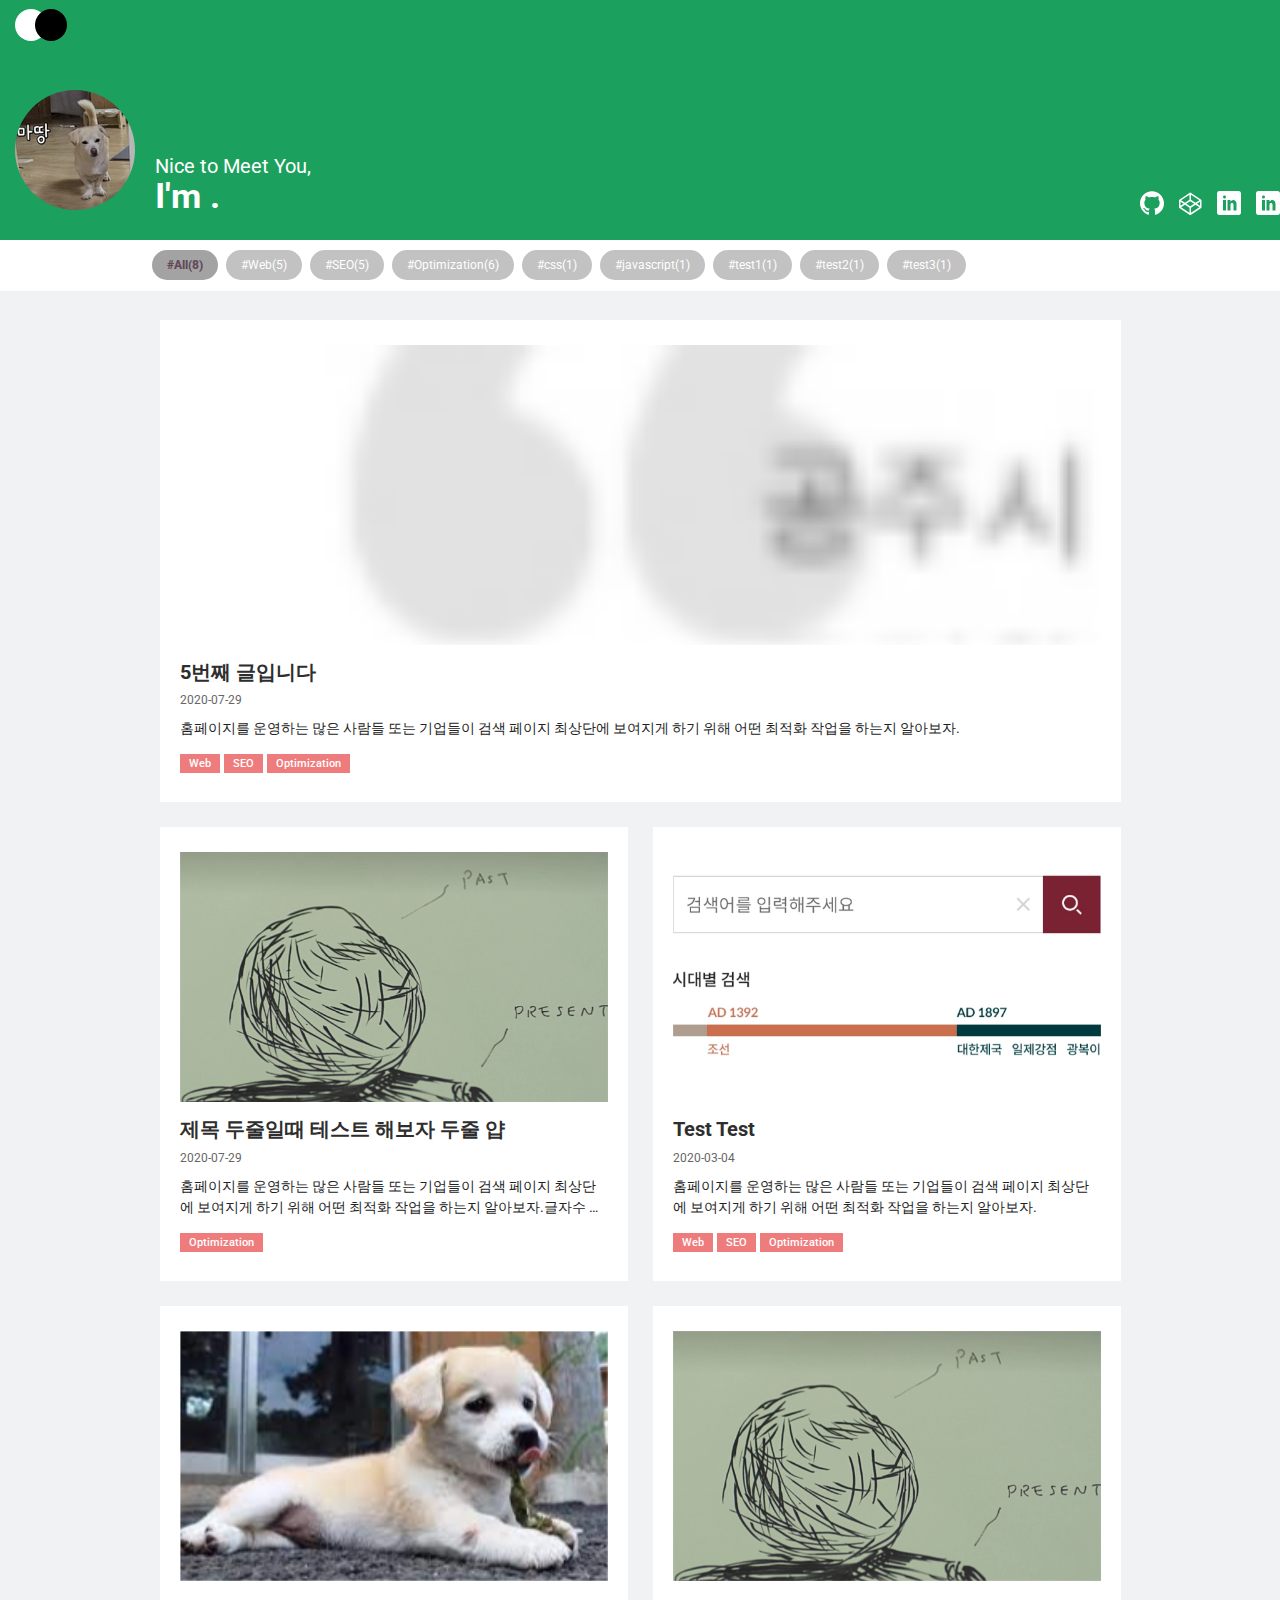
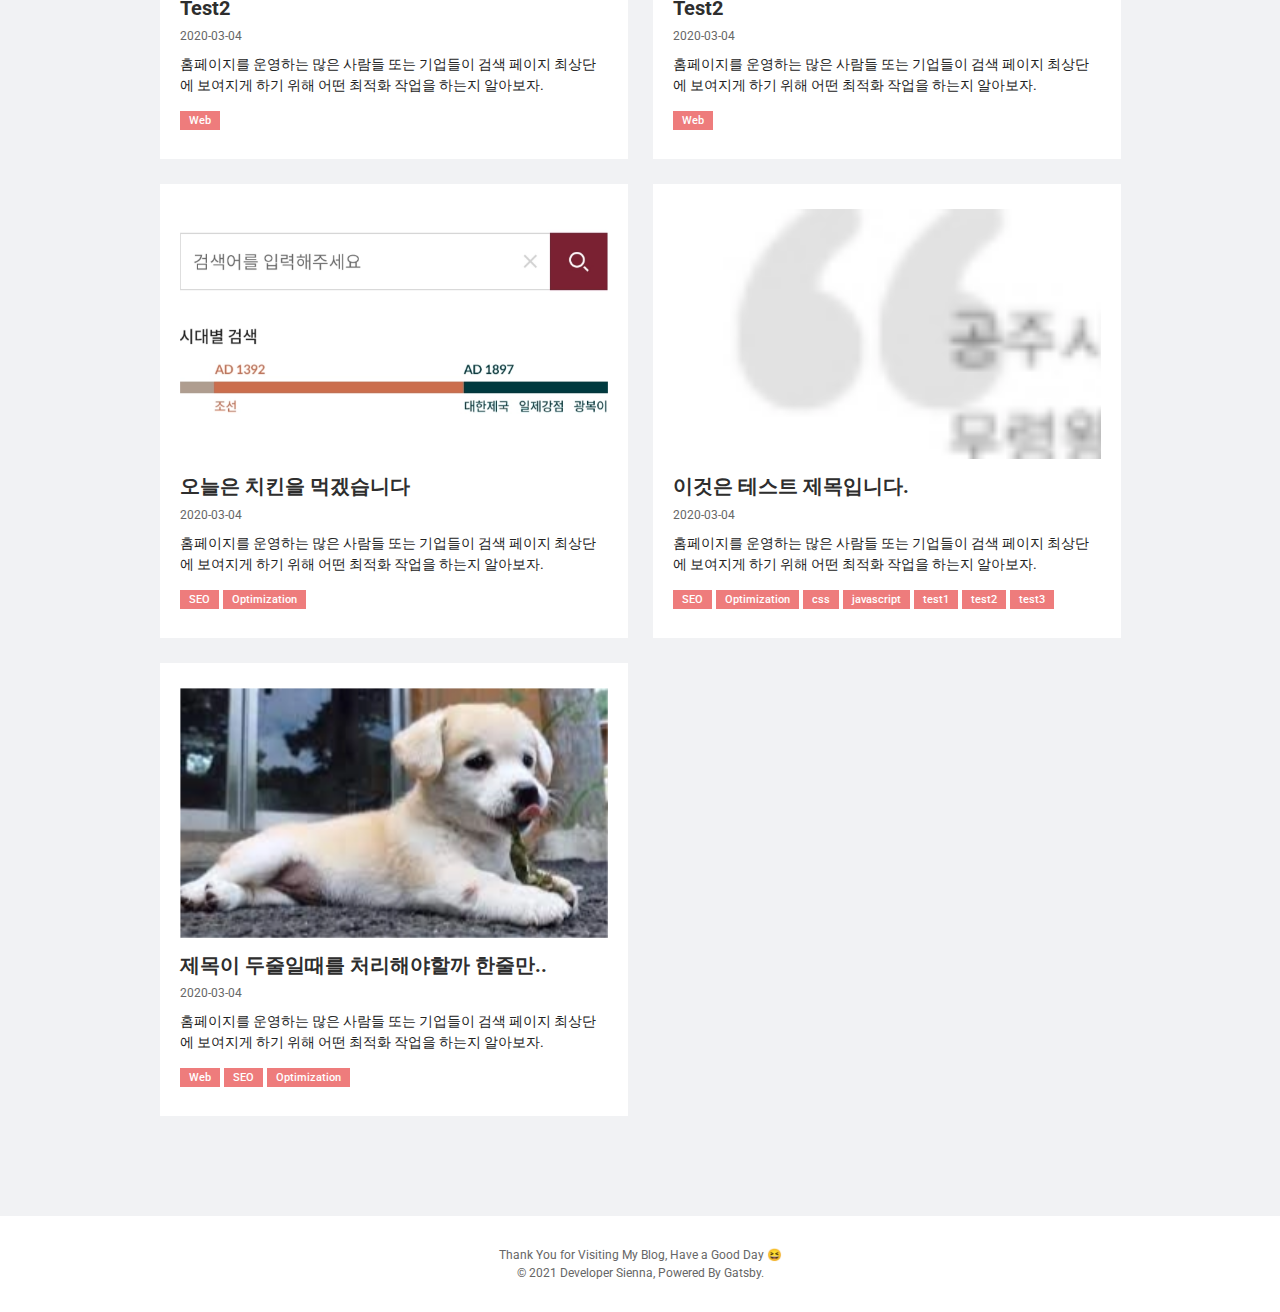
==== index.html @ 846f257c "Updates" ====
<!DOCTYPE html><html lang="ko"><head><meta charSet="utf-8"/><meta http-equiv="x-ua-compatible" content="ie=edge"/><meta name="viewport" content="width=device-width, initial-scale=1, shrink-to-fit=no"/><meta data-react-helmet="true" name="twitter:creator" content="@사용자이름"/><meta data-react-helmet="true" name="twitter:site" content="@사용자이름"/><meta data-react-helmet="true" name="twitter:image"/><meta data-react-helmet="true" name="twitter:description" content="css잘해요 엄청"/><meta data-react-helmet="true" name="twitter:title" content="시에나 개발 블로그"/><meta data-react-helmet="true" name="twitter:card" content="summary"/><meta data-react-helmet="true" property="og:site_name" content="시에나 개발 블로그"/><meta data-react-helmet="true" property="og:url" content="https://siennapp.github.io"/><meta data-react-helmet="true" property="og:image"/><meta data-react-helmet="true" property="og:description" content="css잘해요 엄청"/><meta data-react-helmet="true" property="og:title" content="시에나 개발 블로그"/><meta data-react-helmet="true" property="og:type" content="website"/><meta data-react-helmet="true" http-equiv="Content-Type" content="text/html;charset=UTF-8"/><meta data-react-helmet="true" name="viewport" content="width=device-width, initial-scale=1.0"/><meta data-react-helmet="true" name="description" content="css잘해요 엄청"/><meta name="generator" content="Gatsby 4.9.0"/><style data-href="/styles.613d15c0a5aeb3071a84.css" data-identity="gatsby-global-css">code[class*=language-],pre[class*=language-]{word-wrap:normal;background:none;color:#ccc;font-family:Consolas,Monaco,Andale Mono,Ubuntu Mono,monospace;font-size:1em;-webkit-hyphens:none;-ms-hyphens:none;hyphens:none;line-height:1.5;-o-tab-size:4;tab-size:4;text-align:left;white-space:pre;word-break:normal;word-spacing:normal}pre[class*=language-]{margin:.5em 0;overflow:auto;padding:1em}:not(pre)>code[class*=language-],pre[class*=language-]{background:#2d2d2d}:not(pre)>code[class*=language-]{border-radius:.3em;padding:.1em;white-space:normal}.token.block-comment,.token.cdata,.token.comment,.token.doctype,.token.prolog{color:#999}.token.punctuation{color:#ccc}.token.attr-name,.token.deleted,.token.namespace,.token.tag{color:#e2777a}.token.function-name{color:#6196cc}.token.boolean,.token.function,.token.number{color:#f08d49}.token.class-name,.token.constant,.token.property,.token.symbol{color:#f8c555}.token.atrule,.token.builtin,.token.important,.token.keyword,.token.selector{color:#cc99cd}.token.attr-value,.token.char,.token.regex,.token.string,.token.variable{color:#7ec699}.token.entity,.token.operator,.token.url{color:#67cdcc}.token.bold,.token.important{font-weight:700}.token.italic{font-style:italic}.token.entity{cursor:help}.token.inserted{color:green}html{-ms-text-size-adjust:100%;-webkit-text-size-adjust:100%;box-sizing:border-box;font:112.5%/1.45em georgia,serif,sans-serif;overflow-y:scroll}body{-webkit-font-smoothing:antialiased;-moz-osx-font-smoothing:grayscale;word-wrap:break-word;-ms-font-feature-settings:"kern","liga","clig","calt";-webkit-font-feature-settings:"kern","liga","clig","calt";font-feature-settings:"kern","liga","clig","calt";color:rgba(0,0,0,.8);font-family:georgia,serif;font-kerning:normal;font-weight:400;margin:0}article,aside,details,figcaption,figure,footer,header,main,menu,nav,section,summary{display:block}audio,canvas,progress,video{display:inline-block}audio:not([controls]){display:none;height:0}progress{vertical-align:baseline}[hidden],template{display:none}a{-webkit-text-decoration-skip:objects;background-color:transparent}a:active,a:hover{outline-width:0}abbr[title]{border-bottom:1px dotted rgba(0,0,0,.5);cursor:help;text-decoration:none}b,strong{font-weight:inherit;font-weight:bolder}dfn{font-style:italic}h1{text-rendering:optimizeLegibility;color:inherit;font-family:-apple-system,BlinkMacSystemFont,Segoe UI,Roboto,Oxygen,Ubuntu,Cantarell,Fira Sans,Droid Sans,Helvetica Neue,sans-serif;font-size:2.25rem;font-weight:700;line-height:1.1;margin:0 0 1.45rem;padding:0}mark{background-color:#ff0;color:#000}small{font-size:80%}sub,sup{font-size:75%;line-height:0;position:relative;vertical-align:baseline}sub{bottom:-.25em}sup{top:-.5em}img{border-style:none;margin:0 0 1.45rem;max-width:100%;padding:0}svg:not(:root){overflow:hidden}code,kbd,pre,samp{font-family:monospace;font-size:1em}figure{margin:0 0 1.45rem;padding:0}hr{background:rgba(0,0,0,.2);border:none;box-sizing:content-box;height:1px;margin:0 0 calc(1.45rem - 1px);overflow:visible;padding:0}button,input,optgroup,select,textarea{font:inherit;margin:0}optgroup{font-weight:700}button,input{overflow:visible}button,select{text-transform:none}[type=reset],[type=submit],button,html [type=button]{-webkit-appearance:button}[type=button]::-moz-focus-inner,[type=reset]::-moz-focus-inner,[type=submit]::-moz-focus-inner,button::-moz-focus-inner{border-style:none;padding:0}[type=button]:-moz-focusring,[type=reset]:-moz-focusring,[type=submit]:-moz-focusring,button:-moz-focusring{outline:1px dotted ButtonText}fieldset{border:1px solid silver;margin:0 0 1.45rem;padding:0}legend{box-sizing:border-box;color:inherit;display:table;max-width:100%;padding:0;white-space:normal}textarea{overflow:auto}[type=checkbox],[type=radio]{box-sizing:border-box;padding:0}[type=number]::-webkit-inner-spin-button,[type=number]::-webkit-outer-spin-button{height:auto}[type=search]{-webkit-appearance:textfield;outline-offset:-2px}[type=search]::-webkit-search-cancel-button,[type=search]::-webkit-search-decoration{-webkit-appearance:none}::-webkit-input-placeholder{color:inherit;opacity:.54}::-webkit-file-upload-button{-webkit-appearance:button;font:inherit}*,:after,:before{box-sizing:inherit}h2{font-size:1.62671rem}h2,h3{text-rendering:optimizeLegibility;color:inherit;font-family:-apple-system,BlinkMacSystemFont,Segoe UI,Roboto,Oxygen,Ubuntu,Cantarell,Fira Sans,Droid Sans,Helvetica Neue,sans-serif;font-weight:700;line-height:1.1;margin:0 0 1.45rem;padding:0}h3{font-size:1.38316rem}h4{font-size:1rem}h4,h5{text-rendering:optimizeLegibility;color:inherit;font-family:-apple-system,BlinkMacSystemFont,Segoe UI,Roboto,Oxygen,Ubuntu,Cantarell,Fira Sans,Droid Sans,Helvetica Neue,sans-serif;font-weight:700;line-height:1.1;margin:0 0 1.45rem;padding:0}h5{font-size:.85028rem}h6{text-rendering:optimizeLegibility;color:inherit;font-family:-apple-system,BlinkMacSystemFont,Segoe UI,Roboto,Oxygen,Ubuntu,Cantarell,Fira Sans,Droid Sans,Helvetica Neue,sans-serif;font-size:.78405rem;font-weight:700;line-height:1.1}h6,hgroup{margin:0 0 1.45rem;padding:0}ol,ul{list-style-image:none;list-style-position:outside;margin:0 0 1.45rem 1.45rem;padding:0}dd,dl,p{padding:0}dd,dl,p,pre{margin:0 0 1.45rem}pre{word-wrap:normal;background:rgba(0,0,0,.04);border-radius:3px;font-size:.85rem;line-height:1.42;overflow:auto;padding:1.45rem}table{border-collapse:collapse;font-size:1rem;line-height:1.45rem;margin:0 0 1.45rem;padding:0;width:100%}blockquote{margin:0 1.45rem 1.45rem;padding:0}address,form,iframe,noscript{margin:0 0 1.45rem;padding:0}b,dt,strong,th{font-weight:700}li{margin-bottom:.725rem}ol li,ul li{padding-left:0}li>ol,li>ul{margin-bottom:.725rem;margin-left:1.45rem;margin-top:.725rem}blockquote :last-child,li :last-child,p :last-child{margin-bottom:0}li>p{margin-bottom:.725rem}code,kbd,samp{font-size:.85rem;line-height:1.45rem}abbr,acronym{border-bottom:1px dotted rgba(0,0,0,.5);cursor:help}td,th,thead{text-align:left}td,th{font-feature-settings:"tnum";-moz-font-feature-settings:"tnum";-ms-font-feature-settings:"tnum";-webkit-font-feature-settings:"tnum";border-bottom:1px solid rgba(0,0,0,.12);padding:.725rem .96667rem calc(.725rem - 1px)}td:first-child,th:first-child{padding-left:0}td:last-child,th:last-child{padding-right:0}code,tt{background-color:rgba(0,0,0,.04);border-radius:3px;font-family:SFMono-Regular,Consolas,Roboto Mono,Droid Sans Mono,Liberation Mono,Menlo,Courier,monospace;padding:.2em 0}pre code{background:none;line-height:1.42}code:after,code:before,tt:after,tt:before{content:" ";letter-spacing:-.2em}pre code:after,pre code:before,pre tt:after,pre tt:before{content:""}@media only screen and (max-width:480px){html{font-size:100%}}@font-face{font-family:swiper-icons;font-style:normal;font-weight:400;src:url("data:application/font-woff;charset=utf-8;base64, [base64]//wADZ2x5ZgAAAywAAADMAAAD2MHtryVoZWFkAAABbAAAADAAAAA2E2+eoWhoZWEAAAGcAAAAHwAAACQC9gDzaG10eAAAAigAAAAZAAAArgJkABFsb2NhAAAC0AAAAFoAAABaFQAUGG1heHAAAAG8AAAAHwAAACAAcABAbmFtZQAAA/gAAAE5AAACXvFdBwlwb3N0AAAFNAAAAGIAAACE5s74hXjaY2BkYGAAYpf5Hu/j+W2+MnAzMYDAzaX6QjD6/4//Bxj5GA8AuRwMYGkAPywL13jaY2BkYGA88P8Agx4j+/8fQDYfA1AEBWgDAIB2BOoAeNpjYGRgYNBh4GdgYgABEMnIABJzYNADCQAACWgAsQB42mNgYfzCOIGBlYGB0YcxjYGBwR1Kf2WQZGhhYGBiYGVmgAFGBiQQkOaawtDAoMBQxXjg/wEGPcYDDA4wNUA2CCgwsAAAO4EL6gAAeNpj2M0gyAACqxgGNWBkZ2D4/wMA+xkDdgAAAHjaY2BgYGaAYBkGRgYQiAHyGMF8FgYHIM3DwMHABGQrMOgyWDLEM1T9/w8UBfEMgLzE////P/5//f/V/xv+r4eaAAeMbAxwIUYmIMHEgKYAYjUcsDAwsLKxc3BycfPw8jEQA/[base64]/uznmfPFBNODM2K7MTQ45YEAZqGP81AmGGcF3iPqOop0r1SPTaTbVkfUe4HXj97wYE+yNwWYxwWu4v1ugWHgo3S1XdZEVqWM7ET0cfnLGxWfkgR42o2PvWrDMBSFj/IHLaF0zKjRgdiVMwScNRAoWUoH78Y2icB/yIY09An6AH2Bdu/UB+yxopYshQiEvnvu0dURgDt8QeC8PDw7Fpji3fEA4z/PEJ6YOB5hKh4dj3EvXhxPqH/SKUY3rJ7srZ4FZnh1PMAtPhwP6fl2PMJMPDgeQ4rY8YT6Gzao0eAEA409DuggmTnFnOcSCiEiLMgxCiTI6Cq5DZUd3Qmp10vO0LaLTd2cjN4fOumlc7lUYbSQcZFkutRG7g6JKZKy0RmdLY680CDnEJ+UMkpFFe1RN7nxdVpXrC4aTtnaurOnYercZg2YVmLN/d/gczfEimrE/fs/bOuq29Zmn8tloORaXgZgGa78yO9/cnXm2BpaGvq25Dv9S4E9+5SIc9PqupJKhYFSSl47+Qcr1mYNAAAAeNptw0cKwkAAAMDZJA8Q7OUJvkLsPfZ6zFVERPy8qHh2YER+3i/BP83vIBLLySsoKimrqKqpa2hp6+jq6RsYGhmbmJqZSy0sraxtbO3sHRydnEMU4uR6yx7JJXveP7WrDycAAAAAAAH//wACeNpjYGRgYOABYhkgZgJCZgZNBkYGLQZtIJsFLMYAAAw3ALgAeNolizEKgDAQBCchRbC2sFER0YD6qVQiBCv/H9ezGI6Z5XBAw8CBK/m5iQQVauVbXLnOrMZv2oLdKFa8Pjuru2hJzGabmOSLzNMzvutpB3N42mNgZGBg4GKQYzBhYMxJLMlj4GBgAYow/P/PAJJhLM6sSoWKfWCAAwDAjgbRAAB42mNgYGBkAIIbCZo5IPrmUn0hGA0AO8EFTQAA")}:root{--swiper-theme-color:#007aff}.swiper{list-style:none;margin-left:auto;margin-right:auto;overflow:hidden;padding:0;position:relative;z-index:1}.swiper-vertical>.swiper-wrapper{flex-direction:column}.swiper-wrapper{box-sizing:content-box;display:flex;height:100%;position:relative;transition-property:-webkit-transform;transition-property:transform;transition-property:transform,-webkit-transform;width:100%;z-index:1}.swiper-android .swiper-slide,.swiper-wrapper{-webkit-transform:translateZ(0);transform:translateZ(0)}.swiper-pointer-events{touch-action:pan-y}.swiper-pointer-events.swiper-vertical{touch-action:pan-x}.swiper-slide{flex-shrink:0;height:100%;position:relative;transition-property:-webkit-transform;transition-property:transform;transition-property:transform,-webkit-transform;width:100%}.swiper-slide-invisible-blank{visibility:hidden}.swiper-autoheight,.swiper-autoheight .swiper-slide{height:auto}.swiper-autoheight .swiper-wrapper{align-items:flex-start;transition-property:height,-webkit-transform;transition-property:transform,height;transition-property:transform,height,-webkit-transform}.swiper-backface-hidden .swiper-slide{-webkit-backface-visibility:hidden;backface-visibility:hidden;-webkit-transform:translateZ(0);transform:translateZ(0)}.swiper-3d,.swiper-3d.swiper-css-mode .swiper-wrapper{-webkit-perspective:1200px;perspective:1200px}.swiper-3d .swiper-cube-shadow,.swiper-3d .swiper-slide,.swiper-3d .swiper-slide-shadow,.swiper-3d .swiper-slide-shadow-bottom,.swiper-3d .swiper-slide-shadow-left,.swiper-3d .swiper-slide-shadow-right,.swiper-3d .swiper-slide-shadow-top,.swiper-3d .swiper-wrapper{-webkit-transform-style:preserve-3d;transform-style:preserve-3d}.swiper-3d .swiper-slide-shadow,.swiper-3d .swiper-slide-shadow-bottom,.swiper-3d .swiper-slide-shadow-left,.swiper-3d .swiper-slide-shadow-right,.swiper-3d .swiper-slide-shadow-top{height:100%;left:0;pointer-events:none;position:absolute;top:0;width:100%;z-index:10}.swiper-3d .swiper-slide-shadow{background:rgba(0,0,0,.15)}.swiper-3d .swiper-slide-shadow-left{background-image:linear-gradient(270deg,rgba(0,0,0,.5),transparent)}.swiper-3d .swiper-slide-shadow-right{background-image:linear-gradient(90deg,rgba(0,0,0,.5),transparent)}.swiper-3d .swiper-slide-shadow-top{background-image:linear-gradient(0deg,rgba(0,0,0,.5),transparent)}.swiper-3d .swiper-slide-shadow-bottom{background-image:linear-gradient(180deg,rgba(0,0,0,.5),transparent)}.swiper-css-mode>.swiper-wrapper{-ms-overflow-style:none;overflow:auto;scrollbar-width:none}.swiper-css-mode>.swiper-wrapper::-webkit-scrollbar{display:none}.swiper-css-mode>.swiper-wrapper>.swiper-slide{scroll-snap-align:start start}.swiper-horizontal.swiper-css-mode>.swiper-wrapper{-ms-scroll-snap-type:x mandatory;scroll-snap-type:x mandatory}.swiper-vertical.swiper-css-mode>.swiper-wrapper{-ms-scroll-snap-type:y mandatory;scroll-snap-type:y mandatory}.swiper-centered>.swiper-wrapper:before{content:"";flex-shrink:0;order:9999}.swiper-centered.swiper-horizontal>.swiper-wrapper>.swiper-slide:first-child{-webkit-margin-start:var(--swiper-centered-offset-before);margin-inline-start:var(--swiper-centered-offset-before)}.swiper-centered.swiper-horizontal>.swiper-wrapper:before{height:100%;min-height:1px;width:var(--swiper-centered-offset-after)}.swiper-centered.swiper-vertical>.swiper-wrapper>.swiper-slide:first-child{-webkit-margin-before:var(--swiper-centered-offset-before);margin-block-start:var(--swiper-centered-offset-before)}.swiper-centered.swiper-vertical>.swiper-wrapper:before{height:var(--swiper-centered-offset-after);min-width:1px;width:100%}.swiper-centered>.swiper-wrapper>.swiper-slide{scroll-snap-align:center center}.swiper-free-mode>.swiper-wrapper{margin:0 auto;transition-timing-function:ease-out}</style><title data-react-helmet="true">시에나 개발 블로그</title><style>.gatsby-image-wrapper{position:relative;overflow:hidden}.gatsby-image-wrapper picture.object-fit-polyfill{position:static!important}.gatsby-image-wrapper img{bottom:0;height:100%;left:0;margin:0;max-width:none;padding:0;position:absolute;right:0;top:0;width:100%;object-fit:cover}.gatsby-image-wrapper [data-main-image]{opacity:0;transform:translateZ(0);transition:opacity .25s linear;will-change:opacity}.gatsby-image-wrapper-constrained{display:inline-block;vertical-align:top}</style><noscript><style>.gatsby-image-wrapper noscript [data-main-image]{opacity:1!important}.gatsby-image-wrapper [data-placeholder-image]{opacity:0!important}</style></noscript><script type="module">const e="undefined"!=typeof HTMLImageElement&&"loading"in HTMLImageElement.prototype;e&&document.body.addEventListener("load",(function(e){if(void 0===e.target.dataset.mainImage)return;if(void 0===e.target.dataset.gatsbyImageSsr)return;const t=e.target;let a=null,n=t;for(;null===a&&n;)void 0!==n.parentNode.dataset.gatsbyImageWrapper&&(a=n.parentNode),n=n.parentNode;const o=a.querySelector("[data-placeholder-image]"),r=new Image;r.src=t.currentSrc,r.decode().catch((()=>{})).then((()=>{t.style.opacity=1,o&&(o.style.opacity=0,o.style.transition="opacity 500ms linear")}))}),!0);</script><link rel="canonical" href="https://siennapp.github.io/" data-baseprotocol="https:" data-basehost="siennapp.github.io"/><link rel="sitemap" type="application/xml" href="/sitemap/sitemap-index.xml"/><link as="script" rel="preload" href="/webpack-runtime-1f9bac12f36586c11d93.js"/><link as="script" rel="preload" href="/framework-a41a30b6052f08f79325.js"/><link as="script" rel="preload" href="/app-630fa0a7b316fcca78dc.js"/><link as="script" rel="preload" href="/31664189-37111e2fe91e2b3f8017.js"/><link as="script" rel="preload" href="/b33236f09065c74d84ea2d7cc110d9eeae0ba360-d85749daed5d4cf87ecb.js"/><link as="script" rel="preload" href="/d0dcf9c1039535d44ee74defc829dfbf62dac3c5-b7287fff5af0782c6a50.js"/><link as="script" rel="preload" href="/component---src-pages-index-tsx-c4c69da6c46852c1b626.js"/><link as="fetch" rel="preload" href="/page-data/index/page-data.json" crossorigin="anonymous"/><link as="fetch" rel="preload" href="/page-data/app-data.json" crossorigin="anonymous"/></head><body><div id="___gatsby"><div style="outline:none" tabindex="-1" id="gatsby-focus-wrapper"><style data-emotion="css 1e6ma8a">.css-1e6ma8a{display:-webkit-box;display:-webkit-flex;display:-ms-flexbox;display:flex;-webkit-flex-direction:column;-ms-flex-direction:column;flex-direction:column;height:100%;position:relative;}</style><div class="css-1e6ma8a e1strnqo0"><style data-emotion="css-global sisp1i">@import url('https://fonts.googleapis.com/css2?family=Noto+Sans+KR:wght@300;400;500&family=Roboto:wght@300;400;500&display=swap');*{padding:0;margin:0;box-sizing:border-box;font-family:'Roboto','Noto Sans KR',sans-serif!important;}html,body,#___gatsby{height:100%;background:#f1f2f4;}a,a:hover{color:inherit;-webkit-text-decoration:none;text-decoration:none;cursor:pointer;}</style><style data-emotion="css j6btjn">.css-j6btjn{width:100%;height:240px;position:relative;background:#1ca05e;z-index:998;-webkit-transition:all 0.65s ease-in-out;-webkit-transition:all 0.65s ease-in-out;transition:all 0.65s ease-in-out;}.css-j6btjn.fixed{position:fixed;top:0;left:0;height:50px;-webkit-transition:all 0.65s ease-in-out;-webkit-transition:all 0.65s ease-in-out;transition:all 0.65s ease-in-out;background:#1ca05e!imtant;}</style><div class=" css-j6btjn e1ke0ojz4"><style data-emotion="css 1x9ek0m">.css-1x9ek0m{width:100%;max-width:1280px;height:50px;margin:0 auto;display:-webkit-box;display:-webkit-flex;display:-ms-flexbox;display:flex;padding:0 15px;-webkit-align-items:center;-webkit-box-align:center;-ms-flex-align:center;align-items:center;-webkit-box-pack:justify;-webkit-justify-content:space-between;justify-content:space-between;}</style><header class="css-1x9ek0m e1ke0ojz3"><style data-emotion="css 8jw9nn">.css-8jw9nn{display:inline-block;height:32px;}.css-8jw9nn span{display:inline-block;width:32px;height:32px;border-radius:50%;background:#ffffff;vertical-algin:middle;}.css-8jw9nn span:last-child{background:black;position:relative;left:-12px;}</style><a aria-current="page" class="css-8jw9nn e1ke0ojz2" href="/"><span></span><span></span></a><style data-emotion="css c53ger">.css-c53ger{width:140px;height:26px;position:absolute;right:calc(50% - 640px);bottom:20px;display:-webkit-box;display:-webkit-flex;display:-ms-flexbox;display:flex;-webkit-box-pack:justify;-webkit-justify-content:space-between;justify-content:space-between;-webkit-align-items:center;-webkit-box-align:center;-ms-flex-align:center;align-items:center;-webkit-transition:all 0.5s 0.2s ease-out;-webkit-transition:all 0.5s 0.2s ease-out;transition:all 0.5s 0.2s ease-out;}.css-c53ger.fixed{bottom:10px;}@media (max-width: 1279px){.css-c53ger{right:15px;}}</style><div class=" css-c53ger e1ke0ojz1"><style data-emotion="css 1aqc5u8">.css-1aqc5u8 svg{font-size:24px;color:#ffffff;}</style><a target="_blank" href="https://www.google.com/" title="github" class="css-1aqc5u8 e1ke0ojz0"><svg stroke="currentColor" fill="currentColor" stroke-width="0" version="1.1" viewBox="0 0 16 16" height="1em" width="1em" xmlns="http://www.w3.org/2000/svg"><path d="M8 0.198c-4.418 0-8 3.582-8 8 0 3.535 2.292 6.533 5.471 7.591 0.4 0.074 0.547-0.174 0.547-0.385 0-0.191-0.008-0.821-0.011-1.489-2.226 0.484-2.695-0.944-2.695-0.944-0.364-0.925-0.888-1.171-0.888-1.171-0.726-0.497 0.055-0.486 0.055-0.486 0.803 0.056 1.226 0.824 1.226 0.824 0.714 1.223 1.872 0.869 2.328 0.665 0.072-0.517 0.279-0.87 0.508-1.070-1.777-0.202-3.645-0.888-3.645-3.954 0-0.873 0.313-1.587 0.824-2.147-0.083-0.202-0.357-1.015 0.077-2.117 0 0 0.672-0.215 2.201 0.82 0.638-0.177 1.322-0.266 2.002-0.269 0.68 0.003 1.365 0.092 2.004 0.269 1.527-1.035 2.198-0.82 2.198-0.82 0.435 1.102 0.162 1.916 0.079 2.117 0.513 0.56 0.823 1.274 0.823 2.147 0 3.073-1.872 3.749-3.653 3.947 0.287 0.248 0.543 0.735 0.543 1.481 0 1.070-0.009 1.932-0.009 2.195 0 0.213 0.144 0.462 0.55 0.384 3.177-1.059 5.466-4.057 5.466-7.59 0-4.418-3.582-8-8-8z"></path></svg></a><a title="Codepen" class="css-1aqc5u8 e1ke0ojz0"><svg stroke="currentColor" fill="currentColor" stroke-width="0" version="1.1" viewBox="0 0 16 16" height="1em" width="1em" xmlns="http://www.w3.org/2000/svg"><path d="M14.777 5.751l-7-4.667c-0.168-0.112-0.387-0.112-0.555 0l-7 4.667c-0.139 0.093-0.223 0.249-0.223 0.416v4.667c0 0.167 0.084 0.323 0.223 0.416l7 4.667c0.084 0.056 0.181 0.084 0.277 0.084s0.193-0.028 0.277-0.084l7-4.667c0.139-0.093 0.223-0.249 0.223-0.416v-4.667c0-0.167-0.084-0.323-0.223-0.416zM7.5 10.232l-2.599-1.732 2.599-1.732 2.599 1.732-2.599 1.732zM8 5.899v-3.465l5.599 3.732-2.599 1.732-3-2zM7 5.899l-3 2-2.599-1.732 5.599-3.732v3.465zM3.099 8.5l-2.099 1.399v-2.798l2.099 1.399zM4 9.101l3 2v3.465l-5.599-3.732 2.599-1.732zM8 11.101l3-2 2.599 1.732-5.599 3.732v-3.465zM11.901 8.5l2.099-1.399v2.798l-2.099-1.399z"></path></svg></a><a class="css-1aqc5u8 e1ke0ojz0"><svg stroke="currentColor" fill="currentColor" stroke-width="0" version="1.1" viewBox="0 0 16 16" height="1em" width="1em" xmlns="http://www.w3.org/2000/svg"><path d="M14.5 0h-13c-0.825 0-1.5 0.675-1.5 1.5v13c0 0.825 0.675 1.5 1.5 1.5h13c0.825 0 1.5-0.675 1.5-1.5v-13c0-0.825-0.675-1.5-1.5-1.5zM6 13h-2v-7h2v7zM5 5c-0.553 0-1-0.447-1-1s0.447-1 1-1c0.553 0 1 0.447 1 1s-0.447 1-1 1zM13 13h-2v-4c0-0.553-0.447-1-1-1s-1 0.447-1 1v4h-2v-7h2v1.241c0.412-0.566 1.044-1.241 1.75-1.241 1.244 0 2.25 1.119 2.25 2.5v4.5z"></path></svg></a><a class="css-1aqc5u8 e1ke0ojz0"><svg stroke="currentColor" fill="currentColor" stroke-width="0" version="1.1" viewBox="0 0 16 16" height="1em" width="1em" xmlns="http://www.w3.org/2000/svg"><path d="M14.5 0h-13c-0.825 0-1.5 0.675-1.5 1.5v13c0 0.825 0.675 1.5 1.5 1.5h13c0.825 0 1.5-0.675 1.5-1.5v-13c0-0.825-0.675-1.5-1.5-1.5zM6 13h-2v-7h2v7zM5 5c-0.553 0-1-0.447-1-1s0.447-1 1-1c0.553 0 1 0.447 1 1s-0.447 1-1 1zM13 13h-2v-4c0-0.553-0.447-1-1-1s-1 0.447-1 1v4h-2v-7h2v1.241c0.412-0.566 1.044-1.241 1.75-1.241 1.244 0 2.25 1.119 2.25 2.5v4.5z"></path></svg></a></div></header></div><style data-emotion="css uax7qh">.css-uax7qh{width:60%;color:#2b2e4a;background:#1ca05e;display:-webkit-box;display:-webkit-flex;display:-ms-flexbox;display:flex;-webkit-box-pack:center;-ms-flex-pack:center;-webkit-justify-content:center;justify-content:center;-webkit-align-items:flex-start;-webkit-box-align:flex-start;-ms-flex-align:flex-start;align-items:flex-start;padding-bottom:30px;height:180px;z-index:999;-webkit-transition:all 0.65s ease-in-out;-webkit-transition:all 0.65s ease-in-out;transition:all 0.65s ease-in-out;position:absolute;top:60px;left:calc(50% - 640px);opacity:1;}.css-uax7qh.fixed{position:fixed;height:0;overflow:hidden;opacity:0;}@media (max-width: 1279px){.css-uax7qh{left:0;}}</style><div class=" css-uax7qh e160b014"><style data-emotion="css 1ahuxno">.css-1ahuxno{display:-webkit-box;display:-webkit-flex;display:-ms-flexbox;display:flex;-webkit-box-pack:start;-ms-flex-pack:start;-webkit-justify-content:flex-start;justify-content:flex-start;-webkit-align-items:flex-end;-webkit-box-align:flex-end;-ms-flex-align:flex-end;align-items:flex-end;width:100%;height:100%;margin:0 auto;padding:0 15px;}</style><div class="css-1ahuxno e160b013"><style data-emotion="css 1ff9is5">.css-1ff9is5{width:120px;height:120px;border-radius:50%;}</style><div data-gatsby-image-wrapper="" class="gatsby-image-wrapper gatsby-image-wrapper-constrained css-1ff9is5 e1n1u3tj0"><div style="max-width:120px;display:block"><img alt="" role="presentation" aria-hidden="true" src="data:image/svg+xml;charset=utf-8,%3Csvg height=&#x27;120&#x27; width=&#x27;120&#x27; xmlns=&#x27;http://www.w3.org/2000/svg&#x27; version=&#x27;1.1&#x27;%3E%3C/svg%3E" style="max-width:100%;display:block;position:static"/></div><img aria-hidden="true" data-placeholder-image="" style="opacity:1;transition:opacity 500ms linear" decoding="async" src="[data-uri]" alt=""/><picture><source type="image/webp" data-srcset="/static/03aea0d4f0e37cbc082a0d967b0370ec/2b147/profile-image.webp 30w,/static/03aea0d4f0e37cbc082a0d967b0370ec/caa3b/profile-image.webp 60w,/static/03aea0d4f0e37cbc082a0d967b0370ec/b15f9/profile-image.webp 120w,/static/03aea0d4f0e37cbc082a0d967b0370ec/b5014/profile-image.webp 240w" sizes="(min-width: 120px) 120px, 100vw"/><img data-gatsby-image-ssr="" data-main-image="" style="opacity:0" sizes="(min-width: 120px) 120px, 100vw" decoding="async" loading="lazy" data-src="/static/03aea0d4f0e37cbc082a0d967b0370ec/bbf83/profile-image.jpg" data-srcset="/static/03aea0d4f0e37cbc082a0d967b0370ec/a8e5a/profile-image.jpg 30w,/static/03aea0d4f0e37cbc082a0d967b0370ec/bea51/profile-image.jpg 60w,/static/03aea0d4f0e37cbc082a0d967b0370ec/bbf83/profile-image.jpg 120w,/static/03aea0d4f0e37cbc082a0d967b0370ec/7793c/profile-image.jpg 240w" alt="Profile Image"/></picture><noscript><picture><source type="image/webp" srcSet="/static/03aea0d4f0e37cbc082a0d967b0370ec/2b147/profile-image.webp 30w,/static/03aea0d4f0e37cbc082a0d967b0370ec/caa3b/profile-image.webp 60w,/static/03aea0d4f0e37cbc082a0d967b0370ec/b15f9/profile-image.webp 120w,/static/03aea0d4f0e37cbc082a0d967b0370ec/b5014/profile-image.webp 240w" sizes="(min-width: 120px) 120px, 100vw"/><img data-gatsby-image-ssr="" data-main-image="" style="opacity:0" sizes="(min-width: 120px) 120px, 100vw" decoding="async" loading="lazy" src="/static/03aea0d4f0e37cbc082a0d967b0370ec/bbf83/profile-image.jpg" srcSet="/static/03aea0d4f0e37cbc082a0d967b0370ec/a8e5a/profile-image.jpg 30w,/static/03aea0d4f0e37cbc082a0d967b0370ec/bea51/profile-image.jpg 60w,/static/03aea0d4f0e37cbc082a0d967b0370ec/bbf83/profile-image.jpg 120w,/static/03aea0d4f0e37cbc082a0d967b0370ec/7793c/profile-image.jpg 240w" alt="Profile Image"/></picture></noscript><script type="module">const t="undefined"!=typeof HTMLImageElement&&"loading"in HTMLImageElement.prototype;if(t){const t=document.querySelectorAll("img[data-main-image]");for(let e of t){e.dataset.src&&(e.setAttribute("src",e.dataset.src),e.removeAttribute("data-src")),e.dataset.srcset&&(e.setAttribute("srcset",e.dataset.srcset),e.removeAttribute("data-srcset"));const t=e.parentNode.querySelectorAll("source[data-srcset]");for(let e of t)e.setAttribute("srcset",e.dataset.srcset),e.removeAttribute("data-srcset");e.complete&&(e.style.opacity=1)}}</script></div><style data-emotion="css q30bbk">.css-q30bbk{margin-left:20px;color:#ffffff;}</style><div class="css-q30bbk e160b012"><style data-emotion="css 187g1lv">.css-187g1lv{font-size:20px;font-weight:400;}</style><div class="css-187g1lv e160b011">Nice to Meet You,</div><style data-emotion="css 6fqfz3">.css-6fqfz3{margin-top:5px;font-size:35px;font-weight:700;}</style><div class="css-6fqfz3 e160b010">I&#x27;m .</div></div></div></div><style data-emotion="css mgt0r2">.css-mgt0r2{position:relation;-webkit-transition:all 0.45s ease-in-out;-webkit-transition:all 0.45s ease-in-out;transition:all 0.45s ease-in-out;}.css-mgt0r2.addMT{margin-top:80px;-webkit-transition:all 0.65s ease-in-out;-webkit-transition:all 0.65s ease-in-out;transition:all 0.65s ease-in-out;}</style><main class=" css-mgt0r2 es8e92y0"><style data-emotion="css anpjmg">.css-anpjmg{width:100%;height:52px;background:#ffffff;position:fixed;top:240px;-webkit-transition:all 0.65s ease-in-out;-webkit-transition:all 0.65s ease-in-out;transition:all 0.65s ease-in-out;padding-left:15px;border-bottom:1px solid #efefef;}.css-anpjmg.fixed{position:fixed;box-shadow:0 0 10px 0 rgba(0, 0, 0, 0.08);top:50px;border-bottom:0;-webkit-transition:all 0.65s ease-in-out;-webkit-transition:all 0.65s ease-in-out;transition:all 0.65s ease-in-out;z-index:997;}</style><div class=" css-anpjmg e1kn8q5k2"><style data-emotion="css 1dzh4jc">.css-1dzh4jc{width:100%;max-width:991px;margin:0 auto;margin-top:7px;height:45px;-webkit-align-item:center;-ms-flex-item-align-item:center;align-item:center;}.css-1dzh4jc .swiper-slide{width:auto;padding-top:3px;}</style><div class="swiper mySwiper css-1dzh4jc e1kn8q5k0"><div class="swiper-wrapper"><div class="swiper-slide"><style data-emotion="css 1xy0u0x">.css-1xy0u0x{margin-right:20px;padding:8px 15px;font-size:12px;font-weight:800;cursor:pointer;background:#e84545;background:#999999;opacity:0.9;color:#53354a;border-radius:25px;-webkit-transition:0.2s;transition:0.2s;}.css-1xy0u0x:last-of-type{margin-right:0;}.css-1xy0u0x:hover{color:#53354a;}</style><a class="css-1xy0u0x e1kn8q5k1" href="/?category=All">#<!-- -->All<!-- -->(<!-- -->8<!-- -->)</a></div><div class="swiper-slide"><style data-emotion="css 1mjpfup">.css-1mjpfup{margin-right:20px;padding:8px 15px;font-size:12px;font-weight:400;cursor:pointer;background:#e84545;background:#999999;opacity:0.6;color:#ffffff;border-radius:25px;-webkit-transition:0.2s;transition:0.2s;}.css-1mjpfup:last-of-type{margin-right:0;}.css-1mjpfup:hover{color:#53354a;}</style><a class="css-1mjpfup e1kn8q5k1" href="/?category=Web">#<!-- -->Web<!-- -->(<!-- -->5<!-- -->)</a></div><div class="swiper-slide"><a class="css-1mjpfup e1kn8q5k1" href="/?category=SEO">#<!-- -->SEO<!-- -->(<!-- -->5<!-- -->)</a></div><div class="swiper-slide"><a class="css-1mjpfup e1kn8q5k1" href="/?category=Optimization">#<!-- -->Optimization<!-- -->(<!-- -->6<!-- -->)</a></div><div class="swiper-slide"><a class="css-1mjpfup e1kn8q5k1" href="/?category=css">#<!-- -->css<!-- -->(<!-- -->1<!-- -->)</a></div><div class="swiper-slide"><a class="css-1mjpfup e1kn8q5k1" href="/?category=javascript">#<!-- -->javascript<!-- -->(<!-- -->1<!-- -->)</a></div><div class="swiper-slide"><a class="css-1mjpfup e1kn8q5k1" href="/?category=test1">#<!-- -->test1<!-- -->(<!-- -->1<!-- -->)</a></div><div class="swiper-slide"><a class="css-1mjpfup e1kn8q5k1" href="/?category=test2">#<!-- -->test2<!-- -->(<!-- -->1<!-- -->)</a></div><div class="swiper-slide"><a class="css-1mjpfup e1kn8q5k1" href="/?category=test3">#<!-- -->test3<!-- -->(<!-- -->1<!-- -->)</a></div></div></div></div><style data-emotion="css 1qfk98l">.css-1qfk98l{display:grid;grid-template-columns:1fr 1fr;grid-gap:25px;max-width:991px;width:100%;margin:0 auto;padding:0 15px;padding-top:70px;margin-top:10px;margin-bottom:100px;}@media (max-width: 768px){.css-1qfk98l{display:block;margin-bottom:50px;}}</style><div class="css-1qfk98l es8e92y1"><style data-emotion="css 144obx3">.css-144obx3{display:-webkit-box;display:-webkit-flex;display:-ms-flexbox;display:flex;-webkit-flex-direction:column;-ms-flex-direction:column;flex-direction:column;cursor:pointer;border-top:0;position:relative;padding:25px 20px;background:#ffffff;}.css-144obx3:hover .e1eg5kak5>h2{-webkit-background-size:100% 4px;background-size:100% 4px;}.css-144obx3:nth-of-type(2n-1){border-left:0;}.css-144obx3:first-of-type{grid-column-start:1;grid-column-end:3;}.css-144obx3:first-of-type>.e1eg5kak7{height:300px;}@media (max-width: 768px){.css-144obx3{margin-bottom:25px;}.css-144obx3>.e1eg5kak7{height:40vw!important;}}</style><a class="css-144obx3 e1eg5kak0" href="/test5/"><style data-emotion="css dc9g5s">.css-dc9g5s{width:100%;height:250px;margin-bottom:12px;}</style><div data-gatsby-image-wrapper="" class="gatsby-image-wrapper gatsby-image-wrapper-constrained css-dc9g5s e1eg5kak7"><div style="max-width:768px;display:block"><img alt="" role="presentation" aria-hidden="true" src="data:image/svg+xml;charset=utf-8,%3Csvg height=&#x27;404.7567567567568&#x27; width=&#x27;768&#x27; xmlns=&#x27;http://www.w3.org/2000/svg&#x27; version=&#x27;1.1&#x27;%3E%3C/svg%3E" style="max-width:100%;display:block;position:static"/></div><img aria-hidden="true" data-placeholder-image="" style="opacity:1;transition:opacity 500ms linear" decoding="async" src="[data-uri]" alt=""/><picture><source type="image/webp" data-srcset="/static/5f23718a17d4d442a0bb353dd9eb3d92/3bb7e/test3.webp 19w,/static/5f23718a17d4d442a0bb353dd9eb3d92/a7579/test3.webp 37w,/static/5f23718a17d4d442a0bb353dd9eb3d92/881c8/test3.webp 74w" sizes="(min-width: 74px) 74px, 100vw"/><img data-gatsby-image-ssr="" data-main-image="" style="opacity:0" sizes="(min-width: 74px) 74px, 100vw" decoding="async" loading="lazy" data-src="/static/5f23718a17d4d442a0bb353dd9eb3d92/bcedb/test3.png" data-srcset="/static/5f23718a17d4d442a0bb353dd9eb3d92/ad779/test3.png 19w,/static/5f23718a17d4d442a0bb353dd9eb3d92/8f013/test3.png 37w,/static/5f23718a17d4d442a0bb353dd9eb3d92/bcedb/test3.png 74w" alt="Post Item Image"/></picture><noscript><picture><source type="image/webp" srcSet="/static/5f23718a17d4d442a0bb353dd9eb3d92/3bb7e/test3.webp 19w,/static/5f23718a17d4d442a0bb353dd9eb3d92/a7579/test3.webp 37w,/static/5f23718a17d4d442a0bb353dd9eb3d92/881c8/test3.webp 74w" sizes="(min-width: 74px) 74px, 100vw"/><img data-gatsby-image-ssr="" data-main-image="" style="opacity:0" sizes="(min-width: 74px) 74px, 100vw" decoding="async" loading="lazy" src="/static/5f23718a17d4d442a0bb353dd9eb3d92/bcedb/test3.png" srcSet="/static/5f23718a17d4d442a0bb353dd9eb3d92/ad779/test3.png 19w,/static/5f23718a17d4d442a0bb353dd9eb3d92/8f013/test3.png 37w,/static/5f23718a17d4d442a0bb353dd9eb3d92/bcedb/test3.png 74w" alt="Post Item Image"/></picture></noscript><script type="module">const t="undefined"!=typeof HTMLImageElement&&"loading"in HTMLImageElement.prototype;if(t){const t=document.querySelectorAll("img[data-main-image]");for(let e of t){e.dataset.src&&(e.setAttribute("src",e.dataset.src),e.removeAttribute("data-src")),e.dataset.srcset&&(e.setAttribute("srcset",e.dataset.srcset),e.removeAttribute("data-srcset"));const t=e.parentNode.querySelectorAll("source[data-srcset]");for(let e of t)e.setAttribute("srcset",e.dataset.srcset),e.removeAttribute("data-srcset");e.complete&&(e.style.opacity=1)}}</script></div><style data-emotion="css 1t91kdm">.css-1t91kdm{-webkit-flex:1;-ms-flex:1;flex:1;display:-webkit-box;display:-webkit-flex;display:-ms-flexbox;display:flex;-webkit-flex-direction:column;-ms-flex-direction:column;flex-direction:column;}</style><div class="css-1t91kdm e1eg5kak6"><style data-emotion="css 1voik6s">.css-1voik6s{line-height:1.8em;margin-bottom:5px;color:#222222;}.css-1voik6s h2{font-size:20px;font-weight:700;-webkit-transition:all 0.3s linear;-webkit-transition:all 0.5s linear;transition:all 0.5s linear;position:relative;display:inline;color:#2e2e2e;background:-webkit-gradient(
      linear,
      left top,
      right top,
      from(#000),
      color-stop(98%, #2e2e2e)
    );background:linear-gradient(to right, #2e2e2e 0%, #2e2e2e 98%);-webkit-background-size:0px 4px;background-size:0px 4px;background-repeat:no-repeat;-webkit-background-position:left 110%;background-position:left 110%;}</style><div class="css-1voik6s e1eg5kak5"><h2>5번째 글입니다</h2></div><style data-emotion="css uij7nn">.css-uij7nn{font-size:12px;color:#666666;line-height:1em;margin-bottom:12px;}</style><span class="css-uij7nn e1eg5kak1">2020-07-29</span><style data-emotion="css 3mxmwk">.css-3mxmwk{width:100%;font-size:14px;line-height:1.5em;margin-bottom:15px;color:#222222;white-space:normal;display:-webkit-box;-webkit-line-clamp:2;-webkit-box-orient:vertical;overflow:hidden;}</style><p class="css-3mxmwk e1eg5kak2">홈페이지를 운영하는 많은 사람들 또는 기업들이 검색 페이지 최상단에 보여지게 하기 위해 어떤 최적화 작업을 하는지 알아보자.</p><style data-emotion="css 5kov97">.css-5kov97{display:-webkit-box;display:-webkit-flex;display:-ms-flexbox;display:flex;-webkit-box-flex-wrap:wrap;-webkit-flex-wrap:wrap;-ms-flex-wrap:wrap;flex-wrap:wrap;}</style><div class="css-5kov97 e1eg5kak4"><style data-emotion="css 16focdj">.css-16focdj{color:#ffffff;border:1px solid #e84545;background:#e84545;opacity:0.7;display:inline-block;line-height:1em;margin-right:4px;margin-bottom:4px;font-size:11px;font-weight:500;padding:3px 8px 3px 8px;-webkit-transition:all 0.2s ease-in;transition:all 0.2s ease-in;}.css-16focdj:hover{color:#fff;background:#e84545;}</style><a class="css-16focdj e1eg5kak3" href="/?category=Web">Web</a><a class="css-16focdj e1eg5kak3" href="/?category=SEO">SEO</a><a class="css-16focdj e1eg5kak3" href="/?category=Optimization">Optimization</a></div></div></a><a class="css-144obx3 e1eg5kak0" href="/test/"><div data-gatsby-image-wrapper="" class="gatsby-image-wrapper gatsby-image-wrapper-constrained css-dc9g5s e1eg5kak7"><div style="max-width:768px;display:block"><img alt="" role="presentation" aria-hidden="true" src="data:image/svg+xml;charset=utf-8,%3Csvg height=&#x27;400&#x27; width=&#x27;768&#x27; xmlns=&#x27;http://www.w3.org/2000/svg&#x27; version=&#x27;1.1&#x27;%3E%3C/svg%3E" style="max-width:100%;display:block;position:static"/></div><img aria-hidden="true" data-placeholder-image="" style="opacity:1;transition:opacity 500ms linear" decoding="async" src="[data-uri]" alt=""/><picture><source type="image/webp" data-srcset="/static/c662e49d8b60fd0da68d5804f3e9acb6/b3234/test2.webp 192w,/static/c662e49d8b60fd0da68d5804f3e9acb6/65a7c/test2.webp 384w,/static/c662e49d8b60fd0da68d5804f3e9acb6/30053/test2.webp 768w,/static/c662e49d8b60fd0da68d5804f3e9acb6/87027/test2.webp 1536w" sizes="(min-width: 768px) 768px, 100vw"/><img data-gatsby-image-ssr="" data-main-image="" style="opacity:0" sizes="(min-width: 768px) 768px, 100vw" decoding="async" loading="lazy" data-src="/static/c662e49d8b60fd0da68d5804f3e9acb6/473b7/test2.png" data-srcset="/static/c662e49d8b60fd0da68d5804f3e9acb6/be4d9/test2.png 192w,/static/c662e49d8b60fd0da68d5804f3e9acb6/5fc50/test2.png 384w,/static/c662e49d8b60fd0da68d5804f3e9acb6/473b7/test2.png 768w,/static/c662e49d8b60fd0da68d5804f3e9acb6/13e83/test2.png 1536w" alt="Post Item Image"/></picture><noscript><picture><source type="image/webp" srcSet="/static/c662e49d8b60fd0da68d5804f3e9acb6/b3234/test2.webp 192w,/static/c662e49d8b60fd0da68d5804f3e9acb6/65a7c/test2.webp 384w,/static/c662e49d8b60fd0da68d5804f3e9acb6/30053/test2.webp 768w,/static/c662e49d8b60fd0da68d5804f3e9acb6/87027/test2.webp 1536w" sizes="(min-width: 768px) 768px, 100vw"/><img data-gatsby-image-ssr="" data-main-image="" style="opacity:0" sizes="(min-width: 768px) 768px, 100vw" decoding="async" loading="lazy" src="/static/c662e49d8b60fd0da68d5804f3e9acb6/473b7/test2.png" srcSet="/static/c662e49d8b60fd0da68d5804f3e9acb6/be4d9/test2.png 192w,/static/c662e49d8b60fd0da68d5804f3e9acb6/5fc50/test2.png 384w,/static/c662e49d8b60fd0da68d5804f3e9acb6/473b7/test2.png 768w,/static/c662e49d8b60fd0da68d5804f3e9acb6/13e83/test2.png 1536w" alt="Post Item Image"/></picture></noscript><script type="module">const t="undefined"!=typeof HTMLImageElement&&"loading"in HTMLImageElement.prototype;if(t){const t=document.querySelectorAll("img[data-main-image]");for(let e of t){e.dataset.src&&(e.setAttribute("src",e.dataset.src),e.removeAttribute("data-src")),e.dataset.srcset&&(e.setAttribute("srcset",e.dataset.srcset),e.removeAttribute("data-srcset"));const t=e.parentNode.querySelectorAll("source[data-srcset]");for(let e of t)e.setAttribute("srcset",e.dataset.srcset),e.removeAttribute("data-srcset");e.complete&&(e.style.opacity=1)}}</script></div><div class="css-1t91kdm e1eg5kak6"><div class="css-1voik6s e1eg5kak5"><h2>제목 두줄일때 테스트 해보자 두줄 얍</h2></div><span class="css-uij7nn e1eg5kak1">2020-07-29</span><p class="css-3mxmwk e1eg5kak2">홈페이지를 운영하는 많은 사람들 또는 기업들이 검색 페이지 최상단에 보여지게 하기 위해 어떤 최적화 작업을 하는지 알아보자.글자수 짤림을 추가하기 위해서 </p><div class="css-5kov97 e1eg5kak4"><a class="css-16focdj e1eg5kak3" href="/?category=Optimization">Optimization</a></div></div></a><a class="css-144obx3 e1eg5kak0" href="/test6/"><div data-gatsby-image-wrapper="" class="gatsby-image-wrapper gatsby-image-wrapper-constrained css-dc9g5s e1eg5kak7"><div style="max-width:768px;display:block"><img alt="" role="presentation" aria-hidden="true" src="data:image/svg+xml;charset=utf-8,%3Csvg height=&#x27;400.384&#x27; width=&#x27;768&#x27; xmlns=&#x27;http://www.w3.org/2000/svg&#x27; version=&#x27;1.1&#x27;%3E%3C/svg%3E" style="max-width:100%;display:block;position:static"/></div><img aria-hidden="true" data-placeholder-image="" style="opacity:1;transition:opacity 500ms linear" decoding="async" src="[data-uri]" alt=""/><picture><source type="image/webp" data-srcset="/static/ca9a9e6b8f831b772e6ca64d56d7f048/c56e9/test4.webp 188w,/static/ca9a9e6b8f831b772e6ca64d56d7f048/56172/test4.webp 375w,/static/ca9a9e6b8f831b772e6ca64d56d7f048/9242d/test4.webp 750w" sizes="(min-width: 750px) 750px, 100vw"/><img data-gatsby-image-ssr="" data-main-image="" style="opacity:0" sizes="(min-width: 750px) 750px, 100vw" decoding="async" loading="lazy" data-src="/static/ca9a9e6b8f831b772e6ca64d56d7f048/724d2/test4.png" data-srcset="/static/ca9a9e6b8f831b772e6ca64d56d7f048/98ed3/test4.png 188w,/static/ca9a9e6b8f831b772e6ca64d56d7f048/f14b1/test4.png 375w,/static/ca9a9e6b8f831b772e6ca64d56d7f048/724d2/test4.png 750w" alt="Post Item Image"/></picture><noscript><picture><source type="image/webp" srcSet="/static/ca9a9e6b8f831b772e6ca64d56d7f048/c56e9/test4.webp 188w,/static/ca9a9e6b8f831b772e6ca64d56d7f048/56172/test4.webp 375w,/static/ca9a9e6b8f831b772e6ca64d56d7f048/9242d/test4.webp 750w" sizes="(min-width: 750px) 750px, 100vw"/><img data-gatsby-image-ssr="" data-main-image="" style="opacity:0" sizes="(min-width: 750px) 750px, 100vw" decoding="async" loading="lazy" src="/static/ca9a9e6b8f831b772e6ca64d56d7f048/724d2/test4.png" srcSet="/static/ca9a9e6b8f831b772e6ca64d56d7f048/98ed3/test4.png 188w,/static/ca9a9e6b8f831b772e6ca64d56d7f048/f14b1/test4.png 375w,/static/ca9a9e6b8f831b772e6ca64d56d7f048/724d2/test4.png 750w" alt="Post Item Image"/></picture></noscript><script type="module">const t="undefined"!=typeof HTMLImageElement&&"loading"in HTMLImageElement.prototype;if(t){const t=document.querySelectorAll("img[data-main-image]");for(let e of t){e.dataset.src&&(e.setAttribute("src",e.dataset.src),e.removeAttribute("data-src")),e.dataset.srcset&&(e.setAttribute("srcset",e.dataset.srcset),e.removeAttribute("data-srcset"));const t=e.parentNode.querySelectorAll("source[data-srcset]");for(let e of t)e.setAttribute("srcset",e.dataset.srcset),e.removeAttribute("data-srcset");e.complete&&(e.style.opacity=1)}}</script></div><div class="css-1t91kdm e1eg5kak6"><div class="css-1voik6s e1eg5kak5"><h2>Test Test</h2></div><span class="css-uij7nn e1eg5kak1">2020-03-04</span><p class="css-3mxmwk e1eg5kak2">홈페이지를 운영하는 많은 사람들 또는 기업들이 검색 페이지 최상단에 보여지게 하기 위해 어떤 최적화 작업을 하는지 알아보자.</p><div class="css-5kov97 e1eg5kak4"><a class="css-16focdj e1eg5kak3" href="/?category=Web">Web</a><a class="css-16focdj e1eg5kak3" href="/?category=SEO">SEO</a><a class="css-16focdj e1eg5kak3" href="/?category=Optimization">Optimization</a></div></div></a><a class="css-144obx3 e1eg5kak0" href="/test-im/"><div data-gatsby-image-wrapper="" class="gatsby-image-wrapper gatsby-image-wrapper-constrained css-dc9g5s e1eg5kak7"><div style="max-width:768px;display:block"><img alt="" role="presentation" aria-hidden="true" src="data:image/svg+xml;charset=utf-8,%3Csvg height=&#x27;399.36&#x27; width=&#x27;768&#x27; xmlns=&#x27;http://www.w3.org/2000/svg&#x27; version=&#x27;1.1&#x27;%3E%3C/svg%3E" style="max-width:100%;display:block;position:static"/></div><img aria-hidden="true" data-placeholder-image="" style="opacity:1;transition:opacity 500ms linear" decoding="async" src="[data-uri]" alt=""/><picture><source type="image/webp" data-srcset="/static/9e4043387f082fd6423122ad812b46c1/3982e/test.webp 75w,/static/9e4043387f082fd6423122ad812b46c1/11515/test.webp 150w,/static/9e4043387f082fd6423122ad812b46c1/20937/test.webp 300w" sizes="(min-width: 300px) 300px, 100vw"/><img data-gatsby-image-ssr="" data-main-image="" style="opacity:0" sizes="(min-width: 300px) 300px, 100vw" decoding="async" loading="lazy" data-src="/static/9e4043387f082fd6423122ad812b46c1/ad373/test.jpg" data-srcset="/static/9e4043387f082fd6423122ad812b46c1/82ed5/test.jpg 75w,/static/9e4043387f082fd6423122ad812b46c1/2ffeb/test.jpg 150w,/static/9e4043387f082fd6423122ad812b46c1/ad373/test.jpg 300w" alt="Post Item Image"/></picture><noscript><picture><source type="image/webp" srcSet="/static/9e4043387f082fd6423122ad812b46c1/3982e/test.webp 75w,/static/9e4043387f082fd6423122ad812b46c1/11515/test.webp 150w,/static/9e4043387f082fd6423122ad812b46c1/20937/test.webp 300w" sizes="(min-width: 300px) 300px, 100vw"/><img data-gatsby-image-ssr="" data-main-image="" style="opacity:0" sizes="(min-width: 300px) 300px, 100vw" decoding="async" loading="lazy" src="/static/9e4043387f082fd6423122ad812b46c1/ad373/test.jpg" srcSet="/static/9e4043387f082fd6423122ad812b46c1/82ed5/test.jpg 75w,/static/9e4043387f082fd6423122ad812b46c1/2ffeb/test.jpg 150w,/static/9e4043387f082fd6423122ad812b46c1/ad373/test.jpg 300w" alt="Post Item Image"/></picture></noscript><script type="module">const t="undefined"!=typeof HTMLImageElement&&"loading"in HTMLImageElement.prototype;if(t){const t=document.querySelectorAll("img[data-main-image]");for(let e of t){e.dataset.src&&(e.setAttribute("src",e.dataset.src),e.removeAttribute("data-src")),e.dataset.srcset&&(e.setAttribute("srcset",e.dataset.srcset),e.removeAttribute("data-srcset"));const t=e.parentNode.querySelectorAll("source[data-srcset]");for(let e of t)e.setAttribute("srcset",e.dataset.srcset),e.removeAttribute("data-srcset");e.complete&&(e.style.opacity=1)}}</script></div><div class="css-1t91kdm e1eg5kak6"><div class="css-1voik6s e1eg5kak5"><h2>Test2</h2></div><span class="css-uij7nn e1eg5kak1">2020-03-04</span><p class="css-3mxmwk e1eg5kak2">홈페이지를 운영하는 많은 사람들 또는 기업들이 검색 페이지 최상단에 보여지게 하기 위해 어떤 최적화 작업을 하는지 알아보자.</p><div class="css-5kov97 e1eg5kak4"><a class="css-16focdj e1eg5kak3" href="/?category=Web">Web</a></div></div></a><a class="css-144obx3 e1eg5kak0" href="/test8/"><div data-gatsby-image-wrapper="" class="gatsby-image-wrapper gatsby-image-wrapper-constrained css-dc9g5s e1eg5kak7"><div style="max-width:768px;display:block"><img alt="" role="presentation" aria-hidden="true" src="data:image/svg+xml;charset=utf-8,%3Csvg height=&#x27;400&#x27; width=&#x27;768&#x27; xmlns=&#x27;http://www.w3.org/2000/svg&#x27; version=&#x27;1.1&#x27;%3E%3C/svg%3E" style="max-width:100%;display:block;position:static"/></div><img aria-hidden="true" data-placeholder-image="" style="opacity:1;transition:opacity 500ms linear" decoding="async" src="[data-uri]" alt=""/><picture><source type="image/webp" data-srcset="/static/c662e49d8b60fd0da68d5804f3e9acb6/b3234/test2.webp 192w,/static/c662e49d8b60fd0da68d5804f3e9acb6/65a7c/test2.webp 384w,/static/c662e49d8b60fd0da68d5804f3e9acb6/30053/test2.webp 768w,/static/c662e49d8b60fd0da68d5804f3e9acb6/87027/test2.webp 1536w" sizes="(min-width: 768px) 768px, 100vw"/><img data-gatsby-image-ssr="" data-main-image="" style="opacity:0" sizes="(min-width: 768px) 768px, 100vw" decoding="async" loading="lazy" data-src="/static/c662e49d8b60fd0da68d5804f3e9acb6/473b7/test2.png" data-srcset="/static/c662e49d8b60fd0da68d5804f3e9acb6/be4d9/test2.png 192w,/static/c662e49d8b60fd0da68d5804f3e9acb6/5fc50/test2.png 384w,/static/c662e49d8b60fd0da68d5804f3e9acb6/473b7/test2.png 768w,/static/c662e49d8b60fd0da68d5804f3e9acb6/13e83/test2.png 1536w" alt="Post Item Image"/></picture><noscript><picture><source type="image/webp" srcSet="/static/c662e49d8b60fd0da68d5804f3e9acb6/b3234/test2.webp 192w,/static/c662e49d8b60fd0da68d5804f3e9acb6/65a7c/test2.webp 384w,/static/c662e49d8b60fd0da68d5804f3e9acb6/30053/test2.webp 768w,/static/c662e49d8b60fd0da68d5804f3e9acb6/87027/test2.webp 1536w" sizes="(min-width: 768px) 768px, 100vw"/><img data-gatsby-image-ssr="" data-main-image="" style="opacity:0" sizes="(min-width: 768px) 768px, 100vw" decoding="async" loading="lazy" src="/static/c662e49d8b60fd0da68d5804f3e9acb6/473b7/test2.png" srcSet="/static/c662e49d8b60fd0da68d5804f3e9acb6/be4d9/test2.png 192w,/static/c662e49d8b60fd0da68d5804f3e9acb6/5fc50/test2.png 384w,/static/c662e49d8b60fd0da68d5804f3e9acb6/473b7/test2.png 768w,/static/c662e49d8b60fd0da68d5804f3e9acb6/13e83/test2.png 1536w" alt="Post Item Image"/></picture></noscript><script type="module">const t="undefined"!=typeof HTMLImageElement&&"loading"in HTMLImageElement.prototype;if(t){const t=document.querySelectorAll("img[data-main-image]");for(let e of t){e.dataset.src&&(e.setAttribute("src",e.dataset.src),e.removeAttribute("data-src")),e.dataset.srcset&&(e.setAttribute("srcset",e.dataset.srcset),e.removeAttribute("data-srcset"));const t=e.parentNode.querySelectorAll("source[data-srcset]");for(let e of t)e.setAttribute("srcset",e.dataset.srcset),e.removeAttribute("data-srcset");e.complete&&(e.style.opacity=1)}}</script></div><div class="css-1t91kdm e1eg5kak6"><div class="css-1voik6s e1eg5kak5"><h2>Test2</h2></div><span class="css-uij7nn e1eg5kak1">2020-03-04</span><p class="css-3mxmwk e1eg5kak2">홈페이지를 운영하는 많은 사람들 또는 기업들이 검색 페이지 최상단에 보여지게 하기 위해 어떤 최적화 작업을 하는지 알아보자.</p><div class="css-5kov97 e1eg5kak4"><a class="css-16focdj e1eg5kak3" href="/?category=Web">Web</a></div></div></a><a class="css-144obx3 e1eg5kak0" href="/test7/"><div data-gatsby-image-wrapper="" class="gatsby-image-wrapper gatsby-image-wrapper-constrained css-dc9g5s e1eg5kak7"><div style="max-width:768px;display:block"><img alt="" role="presentation" aria-hidden="true" src="data:image/svg+xml;charset=utf-8,%3Csvg height=&#x27;400.384&#x27; width=&#x27;768&#x27; xmlns=&#x27;http://www.w3.org/2000/svg&#x27; version=&#x27;1.1&#x27;%3E%3C/svg%3E" style="max-width:100%;display:block;position:static"/></div><img aria-hidden="true" data-placeholder-image="" style="opacity:1;transition:opacity 500ms linear" decoding="async" src="[data-uri]" alt=""/><picture><source type="image/webp" data-srcset="/static/ca9a9e6b8f831b772e6ca64d56d7f048/c56e9/test4.webp 188w,/static/ca9a9e6b8f831b772e6ca64d56d7f048/56172/test4.webp 375w,/static/ca9a9e6b8f831b772e6ca64d56d7f048/9242d/test4.webp 750w" sizes="(min-width: 750px) 750px, 100vw"/><img data-gatsby-image-ssr="" data-main-image="" style="opacity:0" sizes="(min-width: 750px) 750px, 100vw" decoding="async" loading="lazy" data-src="/static/ca9a9e6b8f831b772e6ca64d56d7f048/724d2/test4.png" data-srcset="/static/ca9a9e6b8f831b772e6ca64d56d7f048/98ed3/test4.png 188w,/static/ca9a9e6b8f831b772e6ca64d56d7f048/f14b1/test4.png 375w,/static/ca9a9e6b8f831b772e6ca64d56d7f048/724d2/test4.png 750w" alt="Post Item Image"/></picture><noscript><picture><source type="image/webp" srcSet="/static/ca9a9e6b8f831b772e6ca64d56d7f048/c56e9/test4.webp 188w,/static/ca9a9e6b8f831b772e6ca64d56d7f048/56172/test4.webp 375w,/static/ca9a9e6b8f831b772e6ca64d56d7f048/9242d/test4.webp 750w" sizes="(min-width: 750px) 750px, 100vw"/><img data-gatsby-image-ssr="" data-main-image="" style="opacity:0" sizes="(min-width: 750px) 750px, 100vw" decoding="async" loading="lazy" src="/static/ca9a9e6b8f831b772e6ca64d56d7f048/724d2/test4.png" srcSet="/static/ca9a9e6b8f831b772e6ca64d56d7f048/98ed3/test4.png 188w,/static/ca9a9e6b8f831b772e6ca64d56d7f048/f14b1/test4.png 375w,/static/ca9a9e6b8f831b772e6ca64d56d7f048/724d2/test4.png 750w" alt="Post Item Image"/></picture></noscript><script type="module">const t="undefined"!=typeof HTMLImageElement&&"loading"in HTMLImageElement.prototype;if(t){const t=document.querySelectorAll("img[data-main-image]");for(let e of t){e.dataset.src&&(e.setAttribute("src",e.dataset.src),e.removeAttribute("data-src")),e.dataset.srcset&&(e.setAttribute("srcset",e.dataset.srcset),e.removeAttribute("data-srcset"));const t=e.parentNode.querySelectorAll("source[data-srcset]");for(let e of t)e.setAttribute("srcset",e.dataset.srcset),e.removeAttribute("data-srcset");e.complete&&(e.style.opacity=1)}}</script></div><div class="css-1t91kdm e1eg5kak6"><div class="css-1voik6s e1eg5kak5"><h2>오늘은 치킨을 먹겠습니다</h2></div><span class="css-uij7nn e1eg5kak1">2020-03-04</span><p class="css-3mxmwk e1eg5kak2">홈페이지를 운영하는 많은 사람들 또는 기업들이 검색 페이지 최상단에 보여지게 하기 위해 어떤 최적화 작업을 하는지 알아보자.</p><div class="css-5kov97 e1eg5kak4"><a class="css-16focdj e1eg5kak3" href="/?category=SEO">SEO</a><a class="css-16focdj e1eg5kak3" href="/?category=Optimization">Optimization</a></div></div></a><a class="css-144obx3 e1eg5kak0" href="/test3/"><div data-gatsby-image-wrapper="" class="gatsby-image-wrapper gatsby-image-wrapper-constrained css-dc9g5s e1eg5kak7"><div style="max-width:768px;display:block"><img alt="" role="presentation" aria-hidden="true" src="data:image/svg+xml;charset=utf-8,%3Csvg height=&#x27;404.7567567567568&#x27; width=&#x27;768&#x27; xmlns=&#x27;http://www.w3.org/2000/svg&#x27; version=&#x27;1.1&#x27;%3E%3C/svg%3E" style="max-width:100%;display:block;position:static"/></div><img aria-hidden="true" data-placeholder-image="" style="opacity:1;transition:opacity 500ms linear" decoding="async" src="[data-uri]" alt=""/><picture><source type="image/webp" data-srcset="/static/5f23718a17d4d442a0bb353dd9eb3d92/3bb7e/test3.webp 19w,/static/5f23718a17d4d442a0bb353dd9eb3d92/a7579/test3.webp 37w,/static/5f23718a17d4d442a0bb353dd9eb3d92/881c8/test3.webp 74w" sizes="(min-width: 74px) 74px, 100vw"/><img data-gatsby-image-ssr="" data-main-image="" style="opacity:0" sizes="(min-width: 74px) 74px, 100vw" decoding="async" loading="lazy" data-src="/static/5f23718a17d4d442a0bb353dd9eb3d92/bcedb/test3.png" data-srcset="/static/5f23718a17d4d442a0bb353dd9eb3d92/ad779/test3.png 19w,/static/5f23718a17d4d442a0bb353dd9eb3d92/8f013/test3.png 37w,/static/5f23718a17d4d442a0bb353dd9eb3d92/bcedb/test3.png 74w" alt="Post Item Image"/></picture><noscript><picture><source type="image/webp" srcSet="/static/5f23718a17d4d442a0bb353dd9eb3d92/3bb7e/test3.webp 19w,/static/5f23718a17d4d442a0bb353dd9eb3d92/a7579/test3.webp 37w,/static/5f23718a17d4d442a0bb353dd9eb3d92/881c8/test3.webp 74w" sizes="(min-width: 74px) 74px, 100vw"/><img data-gatsby-image-ssr="" data-main-image="" style="opacity:0" sizes="(min-width: 74px) 74px, 100vw" decoding="async" loading="lazy" src="/static/5f23718a17d4d442a0bb353dd9eb3d92/bcedb/test3.png" srcSet="/static/5f23718a17d4d442a0bb353dd9eb3d92/ad779/test3.png 19w,/static/5f23718a17d4d442a0bb353dd9eb3d92/8f013/test3.png 37w,/static/5f23718a17d4d442a0bb353dd9eb3d92/bcedb/test3.png 74w" alt="Post Item Image"/></picture></noscript><script type="module">const t="undefined"!=typeof HTMLImageElement&&"loading"in HTMLImageElement.prototype;if(t){const t=document.querySelectorAll("img[data-main-image]");for(let e of t){e.dataset.src&&(e.setAttribute("src",e.dataset.src),e.removeAttribute("data-src")),e.dataset.srcset&&(e.setAttribute("srcset",e.dataset.srcset),e.removeAttribute("data-srcset"));const t=e.parentNode.querySelectorAll("source[data-srcset]");for(let e of t)e.setAttribute("srcset",e.dataset.srcset),e.removeAttribute("data-srcset");e.complete&&(e.style.opacity=1)}}</script></div><div class="css-1t91kdm e1eg5kak6"><div class="css-1voik6s e1eg5kak5"><h2>이것은 테스트 제목입니다. </h2></div><span class="css-uij7nn e1eg5kak1">2020-03-04</span><p class="css-3mxmwk e1eg5kak2">홈페이지를 운영하는 많은 사람들 또는 기업들이 검색 페이지 최상단에 보여지게 하기 위해 어떤 최적화 작업을 하는지 알아보자.</p><div class="css-5kov97 e1eg5kak4"><a class="css-16focdj e1eg5kak3" href="/?category=SEO">SEO</a><a class="css-16focdj e1eg5kak3" href="/?category=Optimization">Optimization</a><a class="css-16focdj e1eg5kak3" href="/?category=css">css</a><a class="css-16focdj e1eg5kak3" href="/?category=javascript">javascript</a><a class="css-16focdj e1eg5kak3" href="/?category=test1">test1</a><a class="css-16focdj e1eg5kak3" href="/?category=test2">test2</a><a class="css-16focdj e1eg5kak3" href="/?category=test3">test3</a></div></div></a><a class="css-144obx3 e1eg5kak0" href="/test2/"><div data-gatsby-image-wrapper="" class="gatsby-image-wrapper gatsby-image-wrapper-constrained css-dc9g5s e1eg5kak7"><div style="max-width:768px;display:block"><img alt="" role="presentation" aria-hidden="true" src="data:image/svg+xml;charset=utf-8,%3Csvg height=&#x27;399.36&#x27; width=&#x27;768&#x27; xmlns=&#x27;http://www.w3.org/2000/svg&#x27; version=&#x27;1.1&#x27;%3E%3C/svg%3E" style="max-width:100%;display:block;position:static"/></div><img aria-hidden="true" data-placeholder-image="" style="opacity:1;transition:opacity 500ms linear" decoding="async" src="[data-uri]" alt=""/><picture><source type="image/webp" data-srcset="/static/9e4043387f082fd6423122ad812b46c1/3982e/test.webp 75w,/static/9e4043387f082fd6423122ad812b46c1/11515/test.webp 150w,/static/9e4043387f082fd6423122ad812b46c1/20937/test.webp 300w" sizes="(min-width: 300px) 300px, 100vw"/><img data-gatsby-image-ssr="" data-main-image="" style="opacity:0" sizes="(min-width: 300px) 300px, 100vw" decoding="async" loading="lazy" data-src="/static/9e4043387f082fd6423122ad812b46c1/ad373/test.jpg" data-srcset="/static/9e4043387f082fd6423122ad812b46c1/82ed5/test.jpg 75w,/static/9e4043387f082fd6423122ad812b46c1/2ffeb/test.jpg 150w,/static/9e4043387f082fd6423122ad812b46c1/ad373/test.jpg 300w" alt="Post Item Image"/></picture><noscript><picture><source type="image/webp" srcSet="/static/9e4043387f082fd6423122ad812b46c1/3982e/test.webp 75w,/static/9e4043387f082fd6423122ad812b46c1/11515/test.webp 150w,/static/9e4043387f082fd6423122ad812b46c1/20937/test.webp 300w" sizes="(min-width: 300px) 300px, 100vw"/><img data-gatsby-image-ssr="" data-main-image="" style="opacity:0" sizes="(min-width: 300px) 300px, 100vw" decoding="async" loading="lazy" src="/static/9e4043387f082fd6423122ad812b46c1/ad373/test.jpg" srcSet="/static/9e4043387f082fd6423122ad812b46c1/82ed5/test.jpg 75w,/static/9e4043387f082fd6423122ad812b46c1/2ffeb/test.jpg 150w,/static/9e4043387f082fd6423122ad812b46c1/ad373/test.jpg 300w" alt="Post Item Image"/></picture></noscript><script type="module">const t="undefined"!=typeof HTMLImageElement&&"loading"in HTMLImageElement.prototype;if(t){const t=document.querySelectorAll("img[data-main-image]");for(let e of t){e.dataset.src&&(e.setAttribute("src",e.dataset.src),e.removeAttribute("data-src")),e.dataset.srcset&&(e.setAttribute("srcset",e.dataset.srcset),e.removeAttribute("data-srcset"));const t=e.parentNode.querySelectorAll("source[data-srcset]");for(let e of t)e.setAttribute("srcset",e.dataset.srcset),e.removeAttribute("data-srcset");e.complete&&(e.style.opacity=1)}}</script></div><div class="css-1t91kdm e1eg5kak6"><div class="css-1voik6s e1eg5kak5"><h2>제목이 두줄일때를 처리해야할까 한줄만..</h2></div><span class="css-uij7nn e1eg5kak1">2020-03-04</span><p class="css-3mxmwk e1eg5kak2">홈페이지를 운영하는 많은 사람들 또는 기업들이 검색 페이지 최상단에 보여지게 하기 위해 어떤 최적화 작업을 하는지 알아보자.</p><div class="css-5kov97 e1eg5kak4"><a class="css-16focdj e1eg5kak3" href="/?category=Web">Web</a><a class="css-16focdj e1eg5kak3" href="/?category=SEO">SEO</a><a class="css-16focdj e1eg5kak3" href="/?category=Optimization">Optimization</a></div></div></a></div></main><style data-emotion="css 1h2exyz">.css-1h2exyz{display:grid;place-items:center;margin-top:auto;padding:30px 0;font-size:12px;text-align:center;line-height:1.5;background:#ffffff;color:#666666;}</style><footer class="css-1h2exyz e1oae0v80">Thank You for Visiting My Blog, Have a Good Day 😆<br/>© 2021 Developer Sienna, Powered By Gatsby.</footer></div></div><div id="gatsby-announcer" style="position:absolute;top:0;width:1px;height:1px;padding:0;overflow:hidden;clip:rect(0, 0, 0, 0);white-space:nowrap;border:0" aria-live="assertive" aria-atomic="true"></div></div><script id="gatsby-script-loader">/*<![CDATA[*/window.pagePath="/";window.___webpackCompilationHash="74d38562a46c560feb5a";/*]]>*/</script><script id="gatsby-chunk-mapping">/*<![CDATA[*/window.___chunkMapping={"polyfill":["/polyfill-4718f0fec20e0d09d7f5.js"],"app":["/app-630fa0a7b316fcca78dc.js"],"component---src-pages-404-js":["/component---src-pages-404-js-1d1344e004f831ad9642.js"],"component---src-pages-404-tsx":["/component---src-pages-404-tsx-ca5cf350eb6e67cea8b2.js"],"component---src-pages-index-tsx":["/component---src-pages-index-tsx-c4c69da6c46852c1b626.js"],"component---src-pages-page-2-js":["/component---src-pages-page-2-js-b7a9e34bde451d59cee4.js"],"component---src-pages-using-ssr-js":["/component---src-pages-using-ssr-js-40d6165e4d3e9ed67ac4.js"],"component---src-pages-using-typescript-tsx":["/component---src-pages-using-typescript-tsx-0884bb11b5bdf2a2552c.js"],"component---src-templates-post-template-tsx":["/component---src-templates-post-template-tsx-99425ac53aaca8a6cc04.js"]};/*]]>*/</script><script src="/polyfill-4718f0fec20e0d09d7f5.js" nomodule=""></script><script src="/component---src-pages-index-tsx-c4c69da6c46852c1b626.js" async=""></script><script src="/d0dcf9c1039535d44ee74defc829dfbf62dac3c5-b7287fff5af0782c6a50.js" async=""></script><script src="/b33236f09065c74d84ea2d7cc110d9eeae0ba360-d85749daed5d4cf87ecb.js" async=""></script><script src="/31664189-37111e2fe91e2b3f8017.js" async=""></script><script src="/app-630fa0a7b316fcca78dc.js" async=""></script><script src="/framework-a41a30b6052f08f79325.js" async=""></script><script src="/webpack-runtime-1f9bac12f36586c11d93.js" async=""></script></body></html>
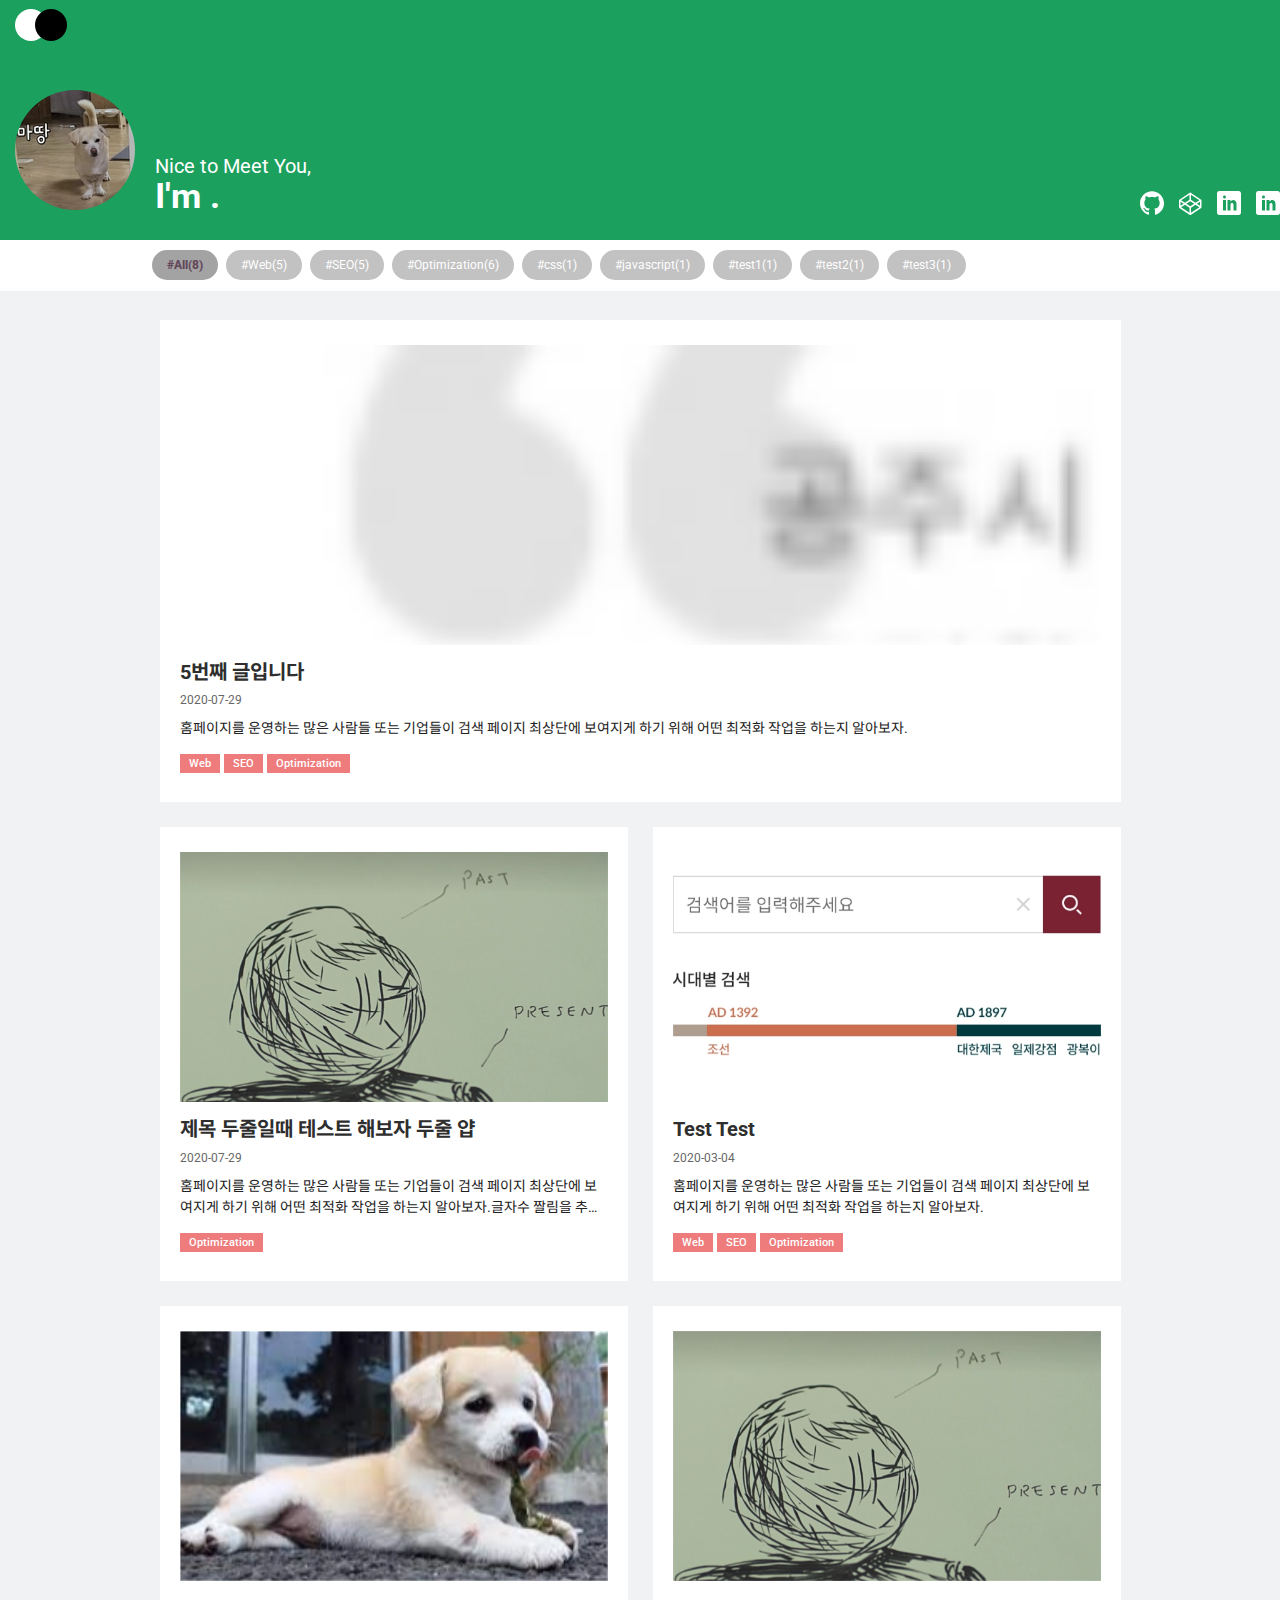
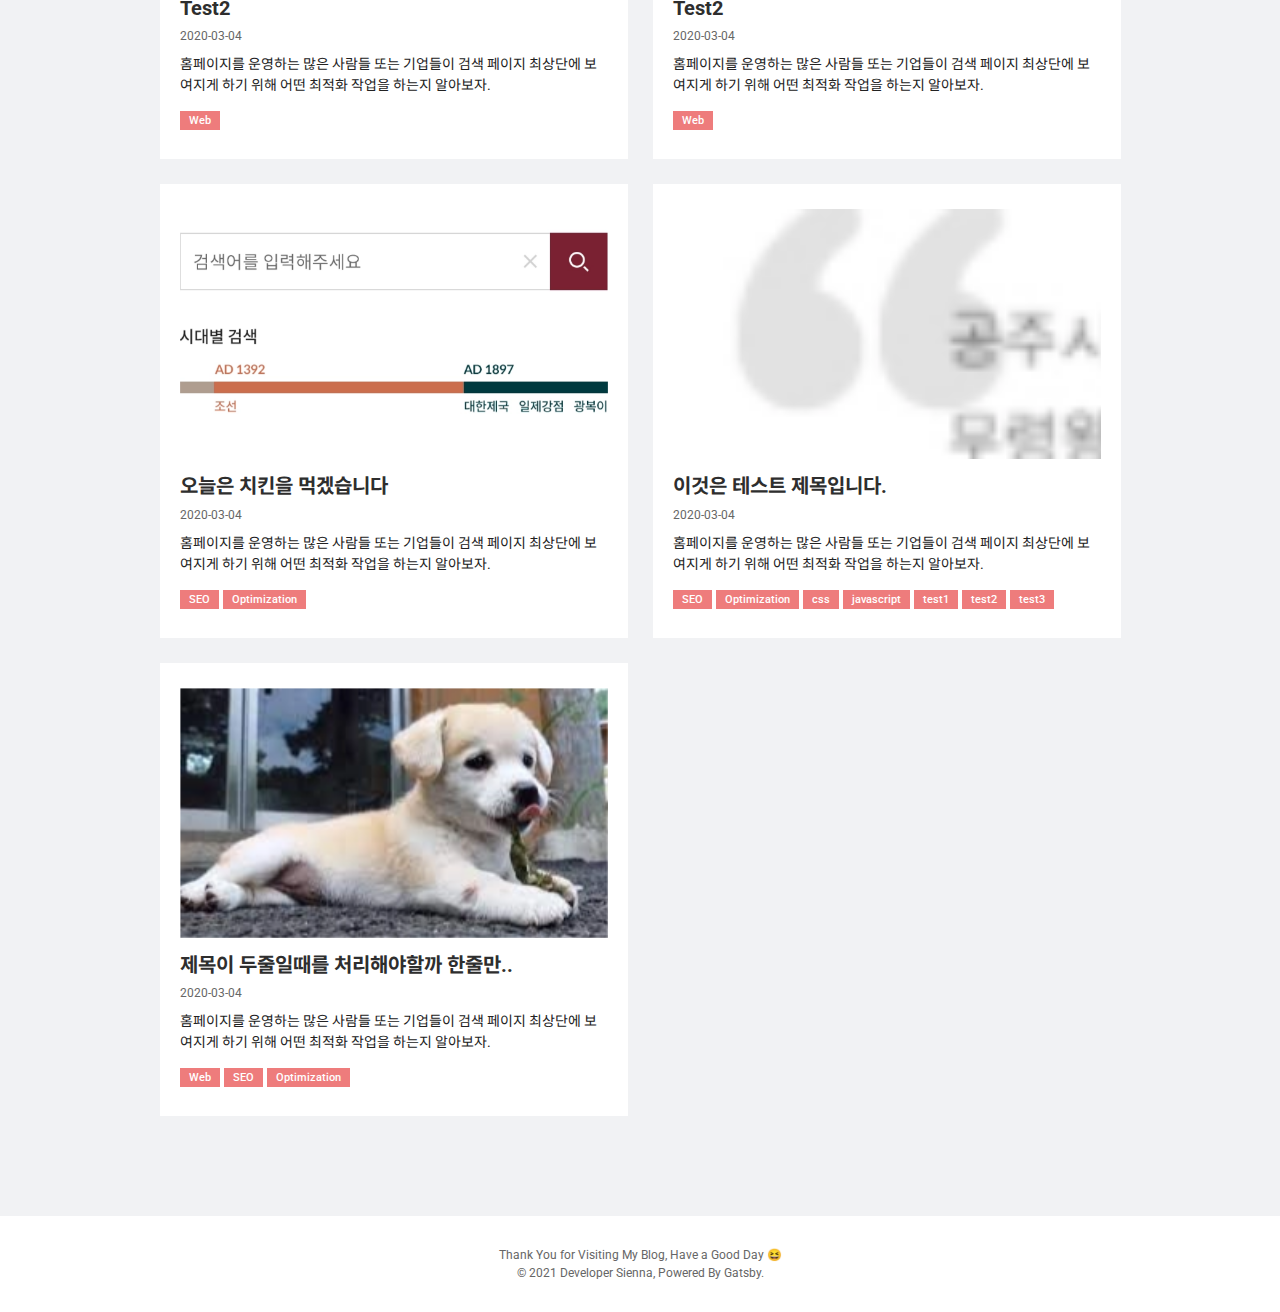
==== commit c3a220b2: "Updates" ====
--- a/index.html
+++ b/index.html
@@ -1,7 +1,7 @@
-<!DOCTYPE html><html lang="ko"><head><meta charSet="utf-8"/><meta http-equiv="x-ua-compatible" content="ie=edge"/><meta name="viewport" content="width=device-width, initial-scale=1, shrink-to-fit=no"/><meta data-react-helmet="true" name="twitter:creator" content="@사용자이름"/><meta data-react-helmet="true" name="twitter:site" content="@사용자이름"/><meta data-react-helmet="true" name="twitter:image"/><meta data-react-helmet="true" name="twitter:description" content="css잘해요 엄청"/><meta data-react-helmet="true" name="twitter:title" content="시에나 개발 블로그"/><meta data-react-helmet="true" name="twitter:card" content="summary"/><meta data-react-helmet="true" property="og:site_name" content="시에나 개발 블로그"/><meta data-react-helmet="true" property="og:url" content="https://siennapp.github.io"/><meta data-react-helmet="true" property="og:image"/><meta data-react-helmet="true" property="og:description" content="css잘해요 엄청"/><meta data-react-helmet="true" property="og:title" content="시에나 개발 블로그"/><meta data-react-helmet="true" property="og:type" content="website"/><meta data-react-helmet="true" http-equiv="Content-Type" content="text/html;charset=UTF-8"/><meta data-react-helmet="true" name="viewport" content="width=device-width, initial-scale=1.0"/><meta data-react-helmet="true" name="description" content="css잘해요 엄청"/><meta name="generator" content="Gatsby 4.9.0"/><style data-href="/styles.613d15c0a5aeb3071a84.css" data-identity="gatsby-global-css">code[class*=language-],pre[class*=language-]{word-wrap:normal;background:none;color:#ccc;font-family:Consolas,Monaco,Andale Mono,Ubuntu Mono,monospace;font-size:1em;-webkit-hyphens:none;-ms-hyphens:none;hyphens:none;line-height:1.5;-o-tab-size:4;tab-size:4;text-align:left;white-space:pre;word-break:normal;word-spacing:normal}pre[class*=language-]{margin:.5em 0;overflow:auto;padding:1em}:not(pre)>code[class*=language-],pre[class*=language-]{background:#2d2d2d}:not(pre)>code[class*=language-]{border-radius:.3em;padding:.1em;white-space:normal}.token.block-comment,.token.cdata,.token.comment,.token.doctype,.token.prolog{color:#999}.token.punctuation{color:#ccc}.token.attr-name,.token.deleted,.token.namespace,.token.tag{color:#e2777a}.token.function-name{color:#6196cc}.token.boolean,.token.function,.token.number{color:#f08d49}.token.class-name,.token.constant,.token.property,.token.symbol{color:#f8c555}.token.atrule,.token.builtin,.token.important,.token.keyword,.token.selector{color:#cc99cd}.token.attr-value,.token.char,.token.regex,.token.string,.token.variable{color:#7ec699}.token.entity,.token.operator,.token.url{color:#67cdcc}.token.bold,.token.important{font-weight:700}.token.italic{font-style:italic}.token.entity{cursor:help}.token.inserted{color:green}html{-ms-text-size-adjust:100%;-webkit-text-size-adjust:100%;box-sizing:border-box;font:112.5%/1.45em georgia,serif,sans-serif;overflow-y:scroll}body{-webkit-font-smoothing:antialiased;-moz-osx-font-smoothing:grayscale;word-wrap:break-word;-ms-font-feature-settings:"kern","liga","clig","calt";-webkit-font-feature-settings:"kern","liga","clig","calt";font-feature-settings:"kern","liga","clig","calt";color:rgba(0,0,0,.8);font-family:georgia,serif;font-kerning:normal;font-weight:400;margin:0}article,aside,details,figcaption,figure,footer,header,main,menu,nav,section,summary{display:block}audio,canvas,progress,video{display:inline-block}audio:not([controls]){display:none;height:0}progress{vertical-align:baseline}[hidden],template{display:none}a{-webkit-text-decoration-skip:objects;background-color:transparent}a:active,a:hover{outline-width:0}abbr[title]{border-bottom:1px dotted rgba(0,0,0,.5);cursor:help;text-decoration:none}b,strong{font-weight:inherit;font-weight:bolder}dfn{font-style:italic}h1{text-rendering:optimizeLegibility;color:inherit;font-family:-apple-system,BlinkMacSystemFont,Segoe UI,Roboto,Oxygen,Ubuntu,Cantarell,Fira Sans,Droid Sans,Helvetica Neue,sans-serif;font-size:2.25rem;font-weight:700;line-height:1.1;margin:0 0 1.45rem;padding:0}mark{background-color:#ff0;color:#000}small{font-size:80%}sub,sup{font-size:75%;line-height:0;position:relative;vertical-align:baseline}sub{bottom:-.25em}sup{top:-.5em}img{border-style:none;margin:0 0 1.45rem;max-width:100%;padding:0}svg:not(:root){overflow:hidden}code,kbd,pre,samp{font-family:monospace;font-size:1em}figure{margin:0 0 1.45rem;padding:0}hr{background:rgba(0,0,0,.2);border:none;box-sizing:content-box;height:1px;margin:0 0 calc(1.45rem - 1px);overflow:visible;padding:0}button,input,optgroup,select,textarea{font:inherit;margin:0}optgroup{font-weight:700}button,input{overflow:visible}button,select{text-transform:none}[type=reset],[type=submit],button,html [type=button]{-webkit-appearance:button}[type=button]::-moz-focus-inner,[type=reset]::-moz-focus-inner,[type=submit]::-moz-focus-inner,button::-moz-focus-inner{border-style:none;padding:0}[type=button]:-moz-focusring,[type=reset]:-moz-focusring,[type=submit]:-moz-focusring,button:-moz-focusring{outline:1px dotted ButtonText}fieldset{border:1px solid silver;margin:0 0 1.45rem;padding:0}legend{box-sizing:border-box;color:inherit;display:table;max-width:100%;padding:0;white-space:normal}textarea{overflow:auto}[type=checkbox],[type=radio]{box-sizing:border-box;padding:0}[type=number]::-webkit-inner-spin-button,[type=number]::-webkit-outer-spin-button{height:auto}[type=search]{-webkit-appearance:textfield;outline-offset:-2px}[type=search]::-webkit-search-cancel-button,[type=search]::-webkit-search-decoration{-webkit-appearance:none}::-webkit-input-placeholder{color:inherit;opacity:.54}::-webkit-file-upload-button{-webkit-appearance:button;font:inherit}*,:after,:before{box-sizing:inherit}h2{font-size:1.62671rem}h2,h3{text-rendering:optimizeLegibility;color:inherit;font-family:-apple-system,BlinkMacSystemFont,Segoe UI,Roboto,Oxygen,Ubuntu,Cantarell,Fira Sans,Droid Sans,Helvetica Neue,sans-serif;font-weight:700;line-height:1.1;margin:0 0 1.45rem;padding:0}h3{font-size:1.38316rem}h4{font-size:1rem}h4,h5{text-rendering:optimizeLegibility;color:inherit;font-family:-apple-system,BlinkMacSystemFont,Segoe UI,Roboto,Oxygen,Ubuntu,Cantarell,Fira Sans,Droid Sans,Helvetica Neue,sans-serif;font-weight:700;line-height:1.1;margin:0 0 1.45rem;padding:0}h5{font-size:.85028rem}h6{text-rendering:optimizeLegibility;color:inherit;font-family:-apple-system,BlinkMacSystemFont,Segoe UI,Roboto,Oxygen,Ubuntu,Cantarell,Fira Sans,Droid Sans,Helvetica Neue,sans-serif;font-size:.78405rem;font-weight:700;line-height:1.1}h6,hgroup{margin:0 0 1.45rem;padding:0}ol,ul{list-style-image:none;list-style-position:outside;margin:0 0 1.45rem 1.45rem;padding:0}dd,dl,p{padding:0}dd,dl,p,pre{margin:0 0 1.45rem}pre{word-wrap:normal;background:rgba(0,0,0,.04);border-radius:3px;font-size:.85rem;line-height:1.42;overflow:auto;padding:1.45rem}table{border-collapse:collapse;font-size:1rem;line-height:1.45rem;margin:0 0 1.45rem;padding:0;width:100%}blockquote{margin:0 1.45rem 1.45rem;padding:0}address,form,iframe,noscript{margin:0 0 1.45rem;padding:0}b,dt,strong,th{font-weight:700}li{margin-bottom:.725rem}ol li,ul li{padding-left:0}li>ol,li>ul{margin-bottom:.725rem;margin-left:1.45rem;margin-top:.725rem}blockquote :last-child,li :last-child,p :last-child{margin-bottom:0}li>p{margin-bottom:.725rem}code,kbd,samp{font-size:.85rem;line-height:1.45rem}abbr,acronym{border-bottom:1px dotted rgba(0,0,0,.5);cursor:help}td,th,thead{text-align:left}td,th{font-feature-settings:"tnum";-moz-font-feature-settings:"tnum";-ms-font-feature-settings:"tnum";-webkit-font-feature-settings:"tnum";border-bottom:1px solid rgba(0,0,0,.12);padding:.725rem .96667rem calc(.725rem - 1px)}td:first-child,th:first-child{padding-left:0}td:last-child,th:last-child{padding-right:0}code,tt{background-color:rgba(0,0,0,.04);border-radius:3px;font-family:SFMono-Regular,Consolas,Roboto Mono,Droid Sans Mono,Liberation Mono,Menlo,Courier,monospace;padding:.2em 0}pre code{background:none;line-height:1.42}code:after,code:before,tt:after,tt:before{content:" ";letter-spacing:-.2em}pre code:after,pre code:before,pre tt:after,pre tt:before{content:""}@media only screen and (max-width:480px){html{font-size:100%}}@font-face{font-family:swiper-icons;font-style:normal;font-weight:400;src:url("data:application/font-woff;charset=utf-8;base64, [base64]//wADZ2x5ZgAAAywAAADMAAAD2MHtryVoZWFkAAABbAAAADAAAAA2E2+eoWhoZWEAAAGcAAAAHwAAACQC9gDzaG10eAAAAigAAAAZAAAArgJkABFsb2NhAAAC0AAAAFoAAABaFQAUGG1heHAAAAG8AAAAHwAAACAAcABAbmFtZQAAA/gAAAE5AAACXvFdBwlwb3N0AAAFNAAAAGIAAACE5s74hXjaY2BkYGAAYpf5Hu/j+W2+MnAzMYDAzaX6QjD6/4//Bxj5GA8AuRwMYGkAPywL13jaY2BkYGA88P8Agx4j+/8fQDYfA1AEBWgDAIB2BOoAeNpjYGRgYNBh4GdgYgABEMnIABJzYNADCQAACWgAsQB42mNgYfzCOIGBlYGB0YcxjYGBwR1Kf2WQZGhhYGBiYGVmgAFGBiQQkOaawtDAoMBQxXjg/wEGPcYDDA4wNUA2CCgwsAAAO4EL6gAAeNpj2M0gyAACqxgGNWBkZ2D4/wMA+xkDdgAAAHjaY2BgYGaAYBkGRgYQiAHyGMF8FgYHIM3DwMHABGQrMOgyWDLEM1T9/w8UBfEMgLzE////P/5//f/V/xv+r4eaAAeMbAxwIUYmIMHEgKYAYjUcsDAwsLKxc3BycfPw8jEQA/[base64]/uznmfPFBNODM2K7MTQ45YEAZqGP81AmGGcF3iPqOop0r1SPTaTbVkfUe4HXj97wYE+yNwWYxwWu4v1ugWHgo3S1XdZEVqWM7ET0cfnLGxWfkgR42o2PvWrDMBSFj/IHLaF0zKjRgdiVMwScNRAoWUoH78Y2icB/yIY09An6AH2Bdu/UB+yxopYshQiEvnvu0dURgDt8QeC8PDw7Fpji3fEA4z/PEJ6YOB5hKh4dj3EvXhxPqH/SKUY3rJ7srZ4FZnh1PMAtPhwP6fl2PMJMPDgeQ4rY8YT6Gzao0eAEA409DuggmTnFnOcSCiEiLMgxCiTI6Cq5DZUd3Qmp10vO0LaLTd2cjN4fOumlc7lUYbSQcZFkutRG7g6JKZKy0RmdLY680CDnEJ+UMkpFFe1RN7nxdVpXrC4aTtnaurOnYercZg2YVmLN/d/gczfEimrE/fs/bOuq29Zmn8tloORaXgZgGa78yO9/cnXm2BpaGvq25Dv9S4E9+5SIc9PqupJKhYFSSl47+Qcr1mYNAAAAeNptw0cKwkAAAMDZJA8Q7OUJvkLsPfZ6zFVERPy8qHh2YER+3i/BP83vIBLLySsoKimrqKqpa2hp6+jq6RsYGhmbmJqZSy0sraxtbO3sHRydnEMU4uR6yx7JJXveP7WrDycAAAAAAAH//wACeNpjYGRgYOABYhkgZgJCZgZNBkYGLQZtIJsFLMYAAAw3ALgAeNolizEKgDAQBCchRbC2sFER0YD6qVQiBCv/H9ezGI6Z5XBAw8CBK/m5iQQVauVbXLnOrMZv2oLdKFa8Pjuru2hJzGabmOSLzNMzvutpB3N42mNgZGBg4GKQYzBhYMxJLMlj4GBgAYow/P/PAJJhLM6sSoWKfWCAAwDAjgbRAAB42mNgYGBkAIIbCZo5IPrmUn0hGA0AO8EFTQAA")}:root{--swiper-theme-color:#007aff}.swiper{list-style:none;margin-left:auto;margin-right:auto;overflow:hidden;padding:0;position:relative;z-index:1}.swiper-vertical>.swiper-wrapper{flex-direction:column}.swiper-wrapper{box-sizing:content-box;display:flex;height:100%;position:relative;transition-property:-webkit-transform;transition-property:transform;transition-property:transform,-webkit-transform;width:100%;z-index:1}.swiper-android .swiper-slide,.swiper-wrapper{-webkit-transform:translateZ(0);transform:translateZ(0)}.swiper-pointer-events{touch-action:pan-y}.swiper-pointer-events.swiper-vertical{touch-action:pan-x}.swiper-slide{flex-shrink:0;height:100%;position:relative;transition-property:-webkit-transform;transition-property:transform;transition-property:transform,-webkit-transform;width:100%}.swiper-slide-invisible-blank{visibility:hidden}.swiper-autoheight,.swiper-autoheight .swiper-slide{height:auto}.swiper-autoheight .swiper-wrapper{align-items:flex-start;transition-property:height,-webkit-transform;transition-property:transform,height;transition-property:transform,height,-webkit-transform}.swiper-backface-hidden .swiper-slide{-webkit-backface-visibility:hidden;backface-visibility:hidden;-webkit-transform:translateZ(0);transform:translateZ(0)}.swiper-3d,.swiper-3d.swiper-css-mode .swiper-wrapper{-webkit-perspective:1200px;perspective:1200px}.swiper-3d .swiper-cube-shadow,.swiper-3d .swiper-slide,.swiper-3d .swiper-slide-shadow,.swiper-3d .swiper-slide-shadow-bottom,.swiper-3d .swiper-slide-shadow-left,.swiper-3d .swiper-slide-shadow-right,.swiper-3d .swiper-slide-shadow-top,.swiper-3d .swiper-wrapper{-webkit-transform-style:preserve-3d;transform-style:preserve-3d}.swiper-3d .swiper-slide-shadow,.swiper-3d .swiper-slide-shadow-bottom,.swiper-3d .swiper-slide-shadow-left,.swiper-3d .swiper-slide-shadow-right,.swiper-3d .swiper-slide-shadow-top{height:100%;left:0;pointer-events:none;position:absolute;top:0;width:100%;z-index:10}.swiper-3d .swiper-slide-shadow{background:rgba(0,0,0,.15)}.swiper-3d .swiper-slide-shadow-left{background-image:linear-gradient(270deg,rgba(0,0,0,.5),transparent)}.swiper-3d .swiper-slide-shadow-right{background-image:linear-gradient(90deg,rgba(0,0,0,.5),transparent)}.swiper-3d .swiper-slide-shadow-top{background-image:linear-gradient(0deg,rgba(0,0,0,.5),transparent)}.swiper-3d .swiper-slide-shadow-bottom{background-image:linear-gradient(180deg,rgba(0,0,0,.5),transparent)}.swiper-css-mode>.swiper-wrapper{-ms-overflow-style:none;overflow:auto;scrollbar-width:none}.swiper-css-mode>.swiper-wrapper::-webkit-scrollbar{display:none}.swiper-css-mode>.swiper-wrapper>.swiper-slide{scroll-snap-align:start start}.swiper-horizontal.swiper-css-mode>.swiper-wrapper{-ms-scroll-snap-type:x mandatory;scroll-snap-type:x mandatory}.swiper-vertical.swiper-css-mode>.swiper-wrapper{-ms-scroll-snap-type:y mandatory;scroll-snap-type:y mandatory}.swiper-centered>.swiper-wrapper:before{content:"";flex-shrink:0;order:9999}.swiper-centered.swiper-horizontal>.swiper-wrapper>.swiper-slide:first-child{-webkit-margin-start:var(--swiper-centered-offset-before);margin-inline-start:var(--swiper-centered-offset-before)}.swiper-centered.swiper-horizontal>.swiper-wrapper:before{height:100%;min-height:1px;width:var(--swiper-centered-offset-after)}.swiper-centered.swiper-vertical>.swiper-wrapper>.swiper-slide:first-child{-webkit-margin-before:var(--swiper-centered-offset-before);margin-block-start:var(--swiper-centered-offset-before)}.swiper-centered.swiper-vertical>.swiper-wrapper:before{height:var(--swiper-centered-offset-after);min-width:1px;width:100%}.swiper-centered>.swiper-wrapper>.swiper-slide{scroll-snap-align:center center}.swiper-free-mode>.swiper-wrapper{margin:0 auto;transition-timing-function:ease-out}</style><title data-react-helmet="true">시에나 개발 블로그</title><style>.gatsby-image-wrapper{position:relative;overflow:hidden}.gatsby-image-wrapper picture.object-fit-polyfill{position:static!important}.gatsby-image-wrapper img{bottom:0;height:100%;left:0;margin:0;max-width:none;padding:0;position:absolute;right:0;top:0;width:100%;object-fit:cover}.gatsby-image-wrapper [data-main-image]{opacity:0;transform:translateZ(0);transition:opacity .25s linear;will-change:opacity}.gatsby-image-wrapper-constrained{display:inline-block;vertical-align:top}</style><noscript><style>.gatsby-image-wrapper noscript [data-main-image]{opacity:1!important}.gatsby-image-wrapper [data-placeholder-image]{opacity:0!important}</style></noscript><script type="module">const e="undefined"!=typeof HTMLImageElement&&"loading"in HTMLImageElement.prototype;e&&document.body.addEventListener("load",(function(e){if(void 0===e.target.dataset.mainImage)return;if(void 0===e.target.dataset.gatsbyImageSsr)return;const t=e.target;let a=null,n=t;for(;null===a&&n;)void 0!==n.parentNode.dataset.gatsbyImageWrapper&&(a=n.parentNode),n=n.parentNode;const o=a.querySelector("[data-placeholder-image]"),r=new Image;r.src=t.currentSrc,r.decode().catch((()=>{})).then((()=>{t.style.opacity=1,o&&(o.style.opacity=0,o.style.transition="opacity 500ms linear")}))}),!0);</script><link rel="canonical" href="https://siennapp.github.io/" data-baseprotocol="https:" data-basehost="siennapp.github.io"/><link rel="sitemap" type="application/xml" href="/sitemap/sitemap-index.xml"/><link as="script" rel="preload" href="/webpack-runtime-1f9bac12f36586c11d93.js"/><link as="script" rel="preload" href="/framework-a41a30b6052f08f79325.js"/><link as="script" rel="preload" href="/app-630fa0a7b316fcca78dc.js"/><link as="script" rel="preload" href="/31664189-37111e2fe91e2b3f8017.js"/><link as="script" rel="preload" href="/b33236f09065c74d84ea2d7cc110d9eeae0ba360-d85749daed5d4cf87ecb.js"/><link as="script" rel="preload" href="/d0dcf9c1039535d44ee74defc829dfbf62dac3c5-b7287fff5af0782c6a50.js"/><link as="script" rel="preload" href="/component---src-pages-index-tsx-c4c69da6c46852c1b626.js"/><link as="fetch" rel="preload" href="/page-data/index/page-data.json" crossorigin="anonymous"/><link as="fetch" rel="preload" href="/page-data/app-data.json" crossorigin="anonymous"/></head><body><div id="___gatsby"><div style="outline:none" tabindex="-1" id="gatsby-focus-wrapper"><style data-emotion="css 1e6ma8a">.css-1e6ma8a{display:-webkit-box;display:-webkit-flex;display:-ms-flexbox;display:flex;-webkit-flex-direction:column;-ms-flex-direction:column;flex-direction:column;height:100%;position:relative;}</style><div class="css-1e6ma8a e1strnqo0"><style data-emotion="css-global sisp1i">@import url('https://fonts.googleapis.com/css2?family=Noto+Sans+KR:wght@300;400;500&family=Roboto:wght@300;400;500&display=swap');*{padding:0;margin:0;box-sizing:border-box;font-family:'Roboto','Noto Sans KR',sans-serif!important;}html,body,#___gatsby{height:100%;background:#f1f2f4;}a,a:hover{color:inherit;-webkit-text-decoration:none;text-decoration:none;cursor:pointer;}</style><style data-emotion="css j6btjn">.css-j6btjn{width:100%;height:240px;position:relative;background:#1ca05e;z-index:998;-webkit-transition:all 0.65s ease-in-out;-webkit-transition:all 0.65s ease-in-out;transition:all 0.65s ease-in-out;}.css-j6btjn.fixed{position:fixed;top:0;left:0;height:50px;-webkit-transition:all 0.65s ease-in-out;-webkit-transition:all 0.65s ease-in-out;transition:all 0.65s ease-in-out;background:#1ca05e!imtant;}</style><div class=" css-j6btjn e1ke0ojz4"><style data-emotion="css 1x9ek0m">.css-1x9ek0m{width:100%;max-width:1280px;height:50px;margin:0 auto;display:-webkit-box;display:-webkit-flex;display:-ms-flexbox;display:flex;padding:0 15px;-webkit-align-items:center;-webkit-box-align:center;-ms-flex-align:center;align-items:center;-webkit-box-pack:justify;-webkit-justify-content:space-between;justify-content:space-between;}</style><header class="css-1x9ek0m e1ke0ojz3"><style data-emotion="css 8jw9nn">.css-8jw9nn{display:inline-block;height:32px;}.css-8jw9nn span{display:inline-block;width:32px;height:32px;border-radius:50%;background:#ffffff;vertical-algin:middle;}.css-8jw9nn span:last-child{background:black;position:relative;left:-12px;}</style><a aria-current="page" class="css-8jw9nn e1ke0ojz2" href="/"><span></span><span></span></a><style data-emotion="css c53ger">.css-c53ger{width:140px;height:26px;position:absolute;right:calc(50% - 640px);bottom:20px;display:-webkit-box;display:-webkit-flex;display:-ms-flexbox;display:flex;-webkit-box-pack:justify;-webkit-justify-content:space-between;justify-content:space-between;-webkit-align-items:center;-webkit-box-align:center;-ms-flex-align:center;align-items:center;-webkit-transition:all 0.5s 0.2s ease-out;-webkit-transition:all 0.5s 0.2s ease-out;transition:all 0.5s 0.2s ease-out;}.css-c53ger.fixed{bottom:10px;}@media (max-width: 1279px){.css-c53ger{right:15px;}}</style><div class=" css-c53ger e1ke0ojz1"><style data-emotion="css 1aqc5u8">.css-1aqc5u8 svg{font-size:24px;color:#ffffff;}</style><a target="_blank" href="https://www.google.com/" title="github" class="css-1aqc5u8 e1ke0ojz0"><svg stroke="currentColor" fill="currentColor" stroke-width="0" version="1.1" viewBox="0 0 16 16" height="1em" width="1em" xmlns="http://www.w3.org/2000/svg"><path d="M8 0.198c-4.418 0-8 3.582-8 8 0 3.535 2.292 6.533 5.471 7.591 0.4 0.074 0.547-0.174 0.547-0.385 0-0.191-0.008-0.821-0.011-1.489-2.226 0.484-2.695-0.944-2.695-0.944-0.364-0.925-0.888-1.171-0.888-1.171-0.726-0.497 0.055-0.486 0.055-0.486 0.803 0.056 1.226 0.824 1.226 0.824 0.714 1.223 1.872 0.869 2.328 0.665 0.072-0.517 0.279-0.87 0.508-1.070-1.777-0.202-3.645-0.888-3.645-3.954 0-0.873 0.313-1.587 0.824-2.147-0.083-0.202-0.357-1.015 0.077-2.117 0 0 0.672-0.215 2.201 0.82 0.638-0.177 1.322-0.266 2.002-0.269 0.68 0.003 1.365 0.092 2.004 0.269 1.527-1.035 2.198-0.82 2.198-0.82 0.435 1.102 0.162 1.916 0.079 2.117 0.513 0.56 0.823 1.274 0.823 2.147 0 3.073-1.872 3.749-3.653 3.947 0.287 0.248 0.543 0.735 0.543 1.481 0 1.070-0.009 1.932-0.009 2.195 0 0.213 0.144 0.462 0.55 0.384 3.177-1.059 5.466-4.057 5.466-7.59 0-4.418-3.582-8-8-8z"></path></svg></a><a title="Codepen" class="css-1aqc5u8 e1ke0ojz0"><svg stroke="currentColor" fill="currentColor" stroke-width="0" version="1.1" viewBox="0 0 16 16" height="1em" width="1em" xmlns="http://www.w3.org/2000/svg"><path d="M14.777 5.751l-7-4.667c-0.168-0.112-0.387-0.112-0.555 0l-7 4.667c-0.139 0.093-0.223 0.249-0.223 0.416v4.667c0 0.167 0.084 0.323 0.223 0.416l7 4.667c0.084 0.056 0.181 0.084 0.277 0.084s0.193-0.028 0.277-0.084l7-4.667c0.139-0.093 0.223-0.249 0.223-0.416v-4.667c0-0.167-0.084-0.323-0.223-0.416zM7.5 10.232l-2.599-1.732 2.599-1.732 2.599 1.732-2.599 1.732zM8 5.899v-3.465l5.599 3.732-2.599 1.732-3-2zM7 5.899l-3 2-2.599-1.732 5.599-3.732v3.465zM3.099 8.5l-2.099 1.399v-2.798l2.099 1.399zM4 9.101l3 2v3.465l-5.599-3.732 2.599-1.732zM8 11.101l3-2 2.599 1.732-5.599 3.732v-3.465zM11.901 8.5l2.099-1.399v2.798l-2.099-1.399z"></path></svg></a><a class="css-1aqc5u8 e1ke0ojz0"><svg stroke="currentColor" fill="currentColor" stroke-width="0" version="1.1" viewBox="0 0 16 16" height="1em" width="1em" xmlns="http://www.w3.org/2000/svg"><path d="M14.5 0h-13c-0.825 0-1.5 0.675-1.5 1.5v13c0 0.825 0.675 1.5 1.5 1.5h13c0.825 0 1.5-0.675 1.5-1.5v-13c0-0.825-0.675-1.5-1.5-1.5zM6 13h-2v-7h2v7zM5 5c-0.553 0-1-0.447-1-1s0.447-1 1-1c0.553 0 1 0.447 1 1s-0.447 1-1 1zM13 13h-2v-4c0-0.553-0.447-1-1-1s-1 0.447-1 1v4h-2v-7h2v1.241c0.412-0.566 1.044-1.241 1.75-1.241 1.244 0 2.25 1.119 2.25 2.5v4.5z"></path></svg></a><a class="css-1aqc5u8 e1ke0ojz0"><svg stroke="currentColor" fill="currentColor" stroke-width="0" version="1.1" viewBox="0 0 16 16" height="1em" width="1em" xmlns="http://www.w3.org/2000/svg"><path d="M14.5 0h-13c-0.825 0-1.5 0.675-1.5 1.5v13c0 0.825 0.675 1.5 1.5 1.5h13c0.825 0 1.5-0.675 1.5-1.5v-13c0-0.825-0.675-1.5-1.5-1.5zM6 13h-2v-7h2v7zM5 5c-0.553 0-1-0.447-1-1s0.447-1 1-1c0.553 0 1 0.447 1 1s-0.447 1-1 1zM13 13h-2v-4c0-0.553-0.447-1-1-1s-1 0.447-1 1v4h-2v-7h2v1.241c0.412-0.566 1.044-1.241 1.75-1.241 1.244 0 2.25 1.119 2.25 2.5v4.5z"></path></svg></a></div></header></div><style data-emotion="css uax7qh">.css-uax7qh{width:60%;color:#2b2e4a;background:#1ca05e;display:-webkit-box;display:-webkit-flex;display:-ms-flexbox;display:flex;-webkit-box-pack:center;-ms-flex-pack:center;-webkit-justify-content:center;justify-content:center;-webkit-align-items:flex-start;-webkit-box-align:flex-start;-ms-flex-align:flex-start;align-items:flex-start;padding-bottom:30px;height:180px;z-index:999;-webkit-transition:all 0.65s ease-in-out;-webkit-transition:all 0.65s ease-in-out;transition:all 0.65s ease-in-out;position:absolute;top:60px;left:calc(50% - 640px);opacity:1;}.css-uax7qh.fixed{position:fixed;height:0;overflow:hidden;opacity:0;}@media (max-width: 1279px){.css-uax7qh{left:0;}}</style><div class=" css-uax7qh e160b014"><style data-emotion="css 1ahuxno">.css-1ahuxno{display:-webkit-box;display:-webkit-flex;display:-ms-flexbox;display:flex;-webkit-box-pack:start;-ms-flex-pack:start;-webkit-justify-content:flex-start;justify-content:flex-start;-webkit-align-items:flex-end;-webkit-box-align:flex-end;-ms-flex-align:flex-end;align-items:flex-end;width:100%;height:100%;margin:0 auto;padding:0 15px;}</style><div class="css-1ahuxno e160b013"><style data-emotion="css 1ff9is5">.css-1ff9is5{width:120px;height:120px;border-radius:50%;}</style><div data-gatsby-image-wrapper="" class="gatsby-image-wrapper gatsby-image-wrapper-constrained css-1ff9is5 e1n1u3tj0"><div style="max-width:120px;display:block"><img alt="" role="presentation" aria-hidden="true" src="data:image/svg+xml;charset=utf-8,%3Csvg height=&#x27;120&#x27; width=&#x27;120&#x27; xmlns=&#x27;http://www.w3.org/2000/svg&#x27; version=&#x27;1.1&#x27;%3E%3C/svg%3E" style="max-width:100%;display:block;position:static"/></div><img aria-hidden="true" data-placeholder-image="" style="opacity:1;transition:opacity 500ms linear" decoding="async" src="[data-uri]" alt=""/><picture><source type="image/webp" data-srcset="/static/03aea0d4f0e37cbc082a0d967b0370ec/2b147/profile-image.webp 30w,/static/03aea0d4f0e37cbc082a0d967b0370ec/caa3b/profile-image.webp 60w,/static/03aea0d4f0e37cbc082a0d967b0370ec/b15f9/profile-image.webp 120w,/static/03aea0d4f0e37cbc082a0d967b0370ec/b5014/profile-image.webp 240w" sizes="(min-width: 120px) 120px, 100vw"/><img data-gatsby-image-ssr="" data-main-image="" style="opacity:0" sizes="(min-width: 120px) 120px, 100vw" decoding="async" loading="lazy" data-src="/static/03aea0d4f0e37cbc082a0d967b0370ec/bbf83/profile-image.jpg" data-srcset="/static/03aea0d4f0e37cbc082a0d967b0370ec/a8e5a/profile-image.jpg 30w,/static/03aea0d4f0e37cbc082a0d967b0370ec/bea51/profile-image.jpg 60w,/static/03aea0d4f0e37cbc082a0d967b0370ec/bbf83/profile-image.jpg 120w,/static/03aea0d4f0e37cbc082a0d967b0370ec/7793c/profile-image.jpg 240w" alt="Profile Image"/></picture><noscript><picture><source type="image/webp" srcSet="/static/03aea0d4f0e37cbc082a0d967b0370ec/2b147/profile-image.webp 30w,/static/03aea0d4f0e37cbc082a0d967b0370ec/caa3b/profile-image.webp 60w,/static/03aea0d4f0e37cbc082a0d967b0370ec/b15f9/profile-image.webp 120w,/static/03aea0d4f0e37cbc082a0d967b0370ec/b5014/profile-image.webp 240w" sizes="(min-width: 120px) 120px, 100vw"/><img data-gatsby-image-ssr="" data-main-image="" style="opacity:0" sizes="(min-width: 120px) 120px, 100vw" decoding="async" loading="lazy" src="/static/03aea0d4f0e37cbc082a0d967b0370ec/bbf83/profile-image.jpg" srcSet="/static/03aea0d4f0e37cbc082a0d967b0370ec/a8e5a/profile-image.jpg 30w,/static/03aea0d4f0e37cbc082a0d967b0370ec/bea51/profile-image.jpg 60w,/static/03aea0d4f0e37cbc082a0d967b0370ec/bbf83/profile-image.jpg 120w,/static/03aea0d4f0e37cbc082a0d967b0370ec/7793c/profile-image.jpg 240w" alt="Profile Image"/></picture></noscript><script type="module">const t="undefined"!=typeof HTMLImageElement&&"loading"in HTMLImageElement.prototype;if(t){const t=document.querySelectorAll("img[data-main-image]");for(let e of t){e.dataset.src&&(e.setAttribute("src",e.dataset.src),e.removeAttribute("data-src")),e.dataset.srcset&&(e.setAttribute("srcset",e.dataset.srcset),e.removeAttribute("data-srcset"));const t=e.parentNode.querySelectorAll("source[data-srcset]");for(let e of t)e.setAttribute("srcset",e.dataset.srcset),e.removeAttribute("data-srcset");e.complete&&(e.style.opacity=1)}}</script></div><style data-emotion="css q30bbk">.css-q30bbk{margin-left:20px;color:#ffffff;}</style><div class="css-q30bbk e160b012"><style data-emotion="css 187g1lv">.css-187g1lv{font-size:20px;font-weight:400;}</style><div class="css-187g1lv e160b011">Nice to Meet You,</div><style data-emotion="css 6fqfz3">.css-6fqfz3{margin-top:5px;font-size:35px;font-weight:700;}</style><div class="css-6fqfz3 e160b010">I&#x27;m .</div></div></div></div><style data-emotion="css mgt0r2">.css-mgt0r2{position:relation;-webkit-transition:all 0.45s ease-in-out;-webkit-transition:all 0.45s ease-in-out;transition:all 0.45s ease-in-out;}.css-mgt0r2.addMT{margin-top:80px;-webkit-transition:all 0.65s ease-in-out;-webkit-transition:all 0.65s ease-in-out;transition:all 0.65s ease-in-out;}</style><main class=" css-mgt0r2 es8e92y0"><style data-emotion="css anpjmg">.css-anpjmg{width:100%;height:52px;background:#ffffff;position:fixed;top:240px;-webkit-transition:all 0.65s ease-in-out;-webkit-transition:all 0.65s ease-in-out;transition:all 0.65s ease-in-out;padding-left:15px;border-bottom:1px solid #efefef;}.css-anpjmg.fixed{position:fixed;box-shadow:0 0 10px 0 rgba(0, 0, 0, 0.08);top:50px;border-bottom:0;-webkit-transition:all 0.65s ease-in-out;-webkit-transition:all 0.65s ease-in-out;transition:all 0.65s ease-in-out;z-index:997;}</style><div class=" css-anpjmg e1kn8q5k2"><style data-emotion="css 1dzh4jc">.css-1dzh4jc{width:100%;max-width:991px;margin:0 auto;margin-top:7px;height:45px;-webkit-align-item:center;-ms-flex-item-align-item:center;align-item:center;}.css-1dzh4jc .swiper-slide{width:auto;padding-top:3px;}</style><div class="swiper mySwiper css-1dzh4jc e1kn8q5k0"><div class="swiper-wrapper"><div class="swiper-slide"><style data-emotion="css 1xy0u0x">.css-1xy0u0x{margin-right:20px;padding:8px 15px;font-size:12px;font-weight:800;cursor:pointer;background:#e84545;background:#999999;opacity:0.9;color:#53354a;border-radius:25px;-webkit-transition:0.2s;transition:0.2s;}.css-1xy0u0x:last-of-type{margin-right:0;}.css-1xy0u0x:hover{color:#53354a;}</style><a class="css-1xy0u0x e1kn8q5k1" href="/?category=All">#<!-- -->All<!-- -->(<!-- -->8<!-- -->)</a></div><div class="swiper-slide"><style data-emotion="css 1mjpfup">.css-1mjpfup{margin-right:20px;padding:8px 15px;font-size:12px;font-weight:400;cursor:pointer;background:#e84545;background:#999999;opacity:0.6;color:#ffffff;border-radius:25px;-webkit-transition:0.2s;transition:0.2s;}.css-1mjpfup:last-of-type{margin-right:0;}.css-1mjpfup:hover{color:#53354a;}</style><a class="css-1mjpfup e1kn8q5k1" href="/?category=Web">#<!-- -->Web<!-- -->(<!-- -->5<!-- -->)</a></div><div class="swiper-slide"><a class="css-1mjpfup e1kn8q5k1" href="/?category=SEO">#<!-- -->SEO<!-- -->(<!-- -->5<!-- -->)</a></div><div class="swiper-slide"><a class="css-1mjpfup e1kn8q5k1" href="/?category=Optimization">#<!-- -->Optimization<!-- -->(<!-- -->6<!-- -->)</a></div><div class="swiper-slide"><a class="css-1mjpfup e1kn8q5k1" href="/?category=css">#<!-- -->css<!-- -->(<!-- -->1<!-- -->)</a></div><div class="swiper-slide"><a class="css-1mjpfup e1kn8q5k1" href="/?category=javascript">#<!-- -->javascript<!-- -->(<!-- -->1<!-- -->)</a></div><div class="swiper-slide"><a class="css-1mjpfup e1kn8q5k1" href="/?category=test1">#<!-- -->test1<!-- -->(<!-- -->1<!-- -->)</a></div><div class="swiper-slide"><a class="css-1mjpfup e1kn8q5k1" href="/?category=test2">#<!-- -->test2<!-- -->(<!-- -->1<!-- -->)</a></div><div class="swiper-slide"><a class="css-1mjpfup e1kn8q5k1" href="/?category=test3">#<!-- -->test3<!-- -->(<!-- -->1<!-- -->)</a></div></div></div></div><style data-emotion="css 1qfk98l">.css-1qfk98l{display:grid;grid-template-columns:1fr 1fr;grid-gap:25px;max-width:991px;width:100%;margin:0 auto;padding:0 15px;padding-top:70px;margin-top:10px;margin-bottom:100px;}@media (max-width: 768px){.css-1qfk98l{display:block;margin-bottom:50px;}}</style><div class="css-1qfk98l es8e92y1"><style data-emotion="css 144obx3">.css-144obx3{display:-webkit-box;display:-webkit-flex;display:-ms-flexbox;display:flex;-webkit-flex-direction:column;-ms-flex-direction:column;flex-direction:column;cursor:pointer;border-top:0;position:relative;padding:25px 20px;background:#ffffff;}.css-144obx3:hover .e1eg5kak5>h2{-webkit-background-size:100% 4px;background-size:100% 4px;}.css-144obx3:nth-of-type(2n-1){border-left:0;}.css-144obx3:first-of-type{grid-column-start:1;grid-column-end:3;}.css-144obx3:first-of-type>.e1eg5kak7{height:300px;}@media (max-width: 768px){.css-144obx3{margin-bottom:25px;}.css-144obx3>.e1eg5kak7{height:40vw!important;}}</style><a class="css-144obx3 e1eg5kak0" href="/test5/"><style data-emotion="css dc9g5s">.css-dc9g5s{width:100%;height:250px;margin-bottom:12px;}</style><div data-gatsby-image-wrapper="" class="gatsby-image-wrapper gatsby-image-wrapper-constrained css-dc9g5s e1eg5kak7"><div style="max-width:768px;display:block"><img alt="" role="presentation" aria-hidden="true" src="data:image/svg+xml;charset=utf-8,%3Csvg height=&#x27;404.7567567567568&#x27; width=&#x27;768&#x27; xmlns=&#x27;http://www.w3.org/2000/svg&#x27; version=&#x27;1.1&#x27;%3E%3C/svg%3E" style="max-width:100%;display:block;position:static"/></div><img aria-hidden="true" data-placeholder-image="" style="opacity:1;transition:opacity 500ms linear" decoding="async" src="[data-uri]" alt=""/><picture><source type="image/webp" data-srcset="/static/5f23718a17d4d442a0bb353dd9eb3d92/3bb7e/test3.webp 19w,/static/5f23718a17d4d442a0bb353dd9eb3d92/a7579/test3.webp 37w,/static/5f23718a17d4d442a0bb353dd9eb3d92/881c8/test3.webp 74w" sizes="(min-width: 74px) 74px, 100vw"/><img data-gatsby-image-ssr="" data-main-image="" style="opacity:0" sizes="(min-width: 74px) 74px, 100vw" decoding="async" loading="lazy" data-src="/static/5f23718a17d4d442a0bb353dd9eb3d92/bcedb/test3.png" data-srcset="/static/5f23718a17d4d442a0bb353dd9eb3d92/ad779/test3.png 19w,/static/5f23718a17d4d442a0bb353dd9eb3d92/8f013/test3.png 37w,/static/5f23718a17d4d442a0bb353dd9eb3d92/bcedb/test3.png 74w" alt="Post Item Image"/></picture><noscript><picture><source type="image/webp" srcSet="/static/5f23718a17d4d442a0bb353dd9eb3d92/3bb7e/test3.webp 19w,/static/5f23718a17d4d442a0bb353dd9eb3d92/a7579/test3.webp 37w,/static/5f23718a17d4d442a0bb353dd9eb3d92/881c8/test3.webp 74w" sizes="(min-width: 74px) 74px, 100vw"/><img data-gatsby-image-ssr="" data-main-image="" style="opacity:0" sizes="(min-width: 74px) 74px, 100vw" decoding="async" loading="lazy" src="/static/5f23718a17d4d442a0bb353dd9eb3d92/bcedb/test3.png" srcSet="/static/5f23718a17d4d442a0bb353dd9eb3d92/ad779/test3.png 19w,/static/5f23718a17d4d442a0bb353dd9eb3d92/8f013/test3.png 37w,/static/5f23718a17d4d442a0bb353dd9eb3d92/bcedb/test3.png 74w" alt="Post Item Image"/></picture></noscript><script type="module">const t="undefined"!=typeof HTMLImageElement&&"loading"in HTMLImageElement.prototype;if(t){const t=document.querySelectorAll("img[data-main-image]");for(let e of t){e.dataset.src&&(e.setAttribute("src",e.dataset.src),e.removeAttribute("data-src")),e.dataset.srcset&&(e.setAttribute("srcset",e.dataset.srcset),e.removeAttribute("data-srcset"));const t=e.parentNode.querySelectorAll("source[data-srcset]");for(let e of t)e.setAttribute("srcset",e.dataset.srcset),e.removeAttribute("data-srcset");e.complete&&(e.style.opacity=1)}}</script></div><style data-emotion="css 1t91kdm">.css-1t91kdm{-webkit-flex:1;-ms-flex:1;flex:1;display:-webkit-box;display:-webkit-flex;display:-ms-flexbox;display:flex;-webkit-flex-direction:column;-ms-flex-direction:column;flex-direction:column;}</style><div class="css-1t91kdm e1eg5kak6"><style data-emotion="css 1voik6s">.css-1voik6s{line-height:1.8em;margin-bottom:5px;color:#222222;}.css-1voik6s h2{font-size:20px;font-weight:700;-webkit-transition:all 0.3s linear;-webkit-transition:all 0.5s linear;transition:all 0.5s linear;position:relative;display:inline;color:#2e2e2e;background:-webkit-gradient(
+<!DOCTYPE html><html lang="ko"><head><meta charSet="utf-8"/><meta http-equiv="x-ua-compatible" content="ie=edge"/><meta name="viewport" content="width=device-width, initial-scale=1, shrink-to-fit=no"/><meta data-react-helmet="true" name="twitter:creator" content="@사용자이름"/><meta data-react-helmet="true" name="twitter:site" content="@사용자이름"/><meta data-react-helmet="true" name="twitter:image"/><meta data-react-helmet="true" name="twitter:description" content="css잘해요 엄청"/><meta data-react-helmet="true" name="twitter:title" content="시에나 개발 블로그"/><meta data-react-helmet="true" name="twitter:card" content="summary"/><meta data-react-helmet="true" property="og:site_name" content="시에나 개발 블로그"/><meta data-react-helmet="true" property="og:url" content="https://siennapp.github.io"/><meta data-react-helmet="true" property="og:image"/><meta data-react-helmet="true" property="og:description" content="css잘해요 엄청"/><meta data-react-helmet="true" property="og:title" content="시에나 개발 블로그"/><meta data-react-helmet="true" property="og:type" content="website"/><meta data-react-helmet="true" http-equiv="Content-Type" content="text/html;charset=UTF-8"/><meta data-react-helmet="true" name="viewport" content="width=device-width, initial-scale=1.0"/><meta data-react-helmet="true" name="description" content="css잘해요 엄청"/><meta name="generator" content="Gatsby 4.9.0"/><style data-href="/styles.613d15c0a5aeb3071a84.css" data-identity="gatsby-global-css">code[class*=language-],pre[class*=language-]{word-wrap:normal;background:none;color:#ccc;font-family:Consolas,Monaco,Andale Mono,Ubuntu Mono,monospace;font-size:1em;-webkit-hyphens:none;-ms-hyphens:none;hyphens:none;line-height:1.5;-o-tab-size:4;tab-size:4;text-align:left;white-space:pre;word-break:normal;word-spacing:normal}pre[class*=language-]{margin:.5em 0;overflow:auto;padding:1em}:not(pre)>code[class*=language-],pre[class*=language-]{background:#2d2d2d}:not(pre)>code[class*=language-]{border-radius:.3em;padding:.1em;white-space:normal}.token.block-comment,.token.cdata,.token.comment,.token.doctype,.token.prolog{color:#999}.token.punctuation{color:#ccc}.token.attr-name,.token.deleted,.token.namespace,.token.tag{color:#e2777a}.token.function-name{color:#6196cc}.token.boolean,.token.function,.token.number{color:#f08d49}.token.class-name,.token.constant,.token.property,.token.symbol{color:#f8c555}.token.atrule,.token.builtin,.token.important,.token.keyword,.token.selector{color:#cc99cd}.token.attr-value,.token.char,.token.regex,.token.string,.token.variable{color:#7ec699}.token.entity,.token.operator,.token.url{color:#67cdcc}.token.bold,.token.important{font-weight:700}.token.italic{font-style:italic}.token.entity{cursor:help}.token.inserted{color:green}html{-ms-text-size-adjust:100%;-webkit-text-size-adjust:100%;box-sizing:border-box;font:112.5%/1.45em georgia,serif,sans-serif;overflow-y:scroll}body{-webkit-font-smoothing:antialiased;-moz-osx-font-smoothing:grayscale;word-wrap:break-word;-ms-font-feature-settings:"kern","liga","clig","calt";-webkit-font-feature-settings:"kern","liga","clig","calt";font-feature-settings:"kern","liga","clig","calt";color:rgba(0,0,0,.8);font-family:georgia,serif;font-kerning:normal;font-weight:400;margin:0}article,aside,details,figcaption,figure,footer,header,main,menu,nav,section,summary{display:block}audio,canvas,progress,video{display:inline-block}audio:not([controls]){display:none;height:0}progress{vertical-align:baseline}[hidden],template{display:none}a{-webkit-text-decoration-skip:objects;background-color:transparent}a:active,a:hover{outline-width:0}abbr[title]{border-bottom:1px dotted rgba(0,0,0,.5);cursor:help;text-decoration:none}b,strong{font-weight:inherit;font-weight:bolder}dfn{font-style:italic}h1{text-rendering:optimizeLegibility;color:inherit;font-family:-apple-system,BlinkMacSystemFont,Segoe UI,Roboto,Oxygen,Ubuntu,Cantarell,Fira Sans,Droid Sans,Helvetica Neue,sans-serif;font-size:2.25rem;font-weight:700;line-height:1.1;margin:0 0 1.45rem;padding:0}mark{background-color:#ff0;color:#000}small{font-size:80%}sub,sup{font-size:75%;line-height:0;position:relative;vertical-align:baseline}sub{bottom:-.25em}sup{top:-.5em}img{border-style:none;margin:0 0 1.45rem;max-width:100%;padding:0}svg:not(:root){overflow:hidden}code,kbd,pre,samp{font-family:monospace;font-size:1em}figure{margin:0 0 1.45rem;padding:0}hr{background:rgba(0,0,0,.2);border:none;box-sizing:content-box;height:1px;margin:0 0 calc(1.45rem - 1px);overflow:visible;padding:0}button,input,optgroup,select,textarea{font:inherit;margin:0}optgroup{font-weight:700}button,input{overflow:visible}button,select{text-transform:none}[type=reset],[type=submit],button,html [type=button]{-webkit-appearance:button}[type=button]::-moz-focus-inner,[type=reset]::-moz-focus-inner,[type=submit]::-moz-focus-inner,button::-moz-focus-inner{border-style:none;padding:0}[type=button]:-moz-focusring,[type=reset]:-moz-focusring,[type=submit]:-moz-focusring,button:-moz-focusring{outline:1px dotted ButtonText}fieldset{border:1px solid silver;margin:0 0 1.45rem;padding:0}legend{box-sizing:border-box;color:inherit;display:table;max-width:100%;padding:0;white-space:normal}textarea{overflow:auto}[type=checkbox],[type=radio]{box-sizing:border-box;padding:0}[type=number]::-webkit-inner-spin-button,[type=number]::-webkit-outer-spin-button{height:auto}[type=search]{-webkit-appearance:textfield;outline-offset:-2px}[type=search]::-webkit-search-cancel-button,[type=search]::-webkit-search-decoration{-webkit-appearance:none}::-webkit-input-placeholder{color:inherit;opacity:.54}::-webkit-file-upload-button{-webkit-appearance:button;font:inherit}*,:after,:before{box-sizing:inherit}h2{font-size:1.62671rem}h2,h3{text-rendering:optimizeLegibility;color:inherit;font-family:-apple-system,BlinkMacSystemFont,Segoe UI,Roboto,Oxygen,Ubuntu,Cantarell,Fira Sans,Droid Sans,Helvetica Neue,sans-serif;font-weight:700;line-height:1.1;margin:0 0 1.45rem;padding:0}h3{font-size:1.38316rem}h4{font-size:1rem}h4,h5{text-rendering:optimizeLegibility;color:inherit;font-family:-apple-system,BlinkMacSystemFont,Segoe UI,Roboto,Oxygen,Ubuntu,Cantarell,Fira Sans,Droid Sans,Helvetica Neue,sans-serif;font-weight:700;line-height:1.1;margin:0 0 1.45rem;padding:0}h5{font-size:.85028rem}h6{text-rendering:optimizeLegibility;color:inherit;font-family:-apple-system,BlinkMacSystemFont,Segoe UI,Roboto,Oxygen,Ubuntu,Cantarell,Fira Sans,Droid Sans,Helvetica Neue,sans-serif;font-size:.78405rem;font-weight:700;line-height:1.1}h6,hgroup{margin:0 0 1.45rem;padding:0}ol,ul{list-style-image:none;list-style-position:outside;margin:0 0 1.45rem 1.45rem;padding:0}dd,dl,p{padding:0}dd,dl,p,pre{margin:0 0 1.45rem}pre{word-wrap:normal;background:rgba(0,0,0,.04);border-radius:3px;font-size:.85rem;line-height:1.42;overflow:auto;padding:1.45rem}table{border-collapse:collapse;font-size:1rem;line-height:1.45rem;margin:0 0 1.45rem;padding:0;width:100%}blockquote{margin:0 1.45rem 1.45rem;padding:0}address,form,iframe,noscript{margin:0 0 1.45rem;padding:0}b,dt,strong,th{font-weight:700}li{margin-bottom:.725rem}ol li,ul li{padding-left:0}li>ol,li>ul{margin-bottom:.725rem;margin-left:1.45rem;margin-top:.725rem}blockquote :last-child,li :last-child,p :last-child{margin-bottom:0}li>p{margin-bottom:.725rem}code,kbd,samp{font-size:.85rem;line-height:1.45rem}abbr,acronym{border-bottom:1px dotted rgba(0,0,0,.5);cursor:help}td,th,thead{text-align:left}td,th{font-feature-settings:"tnum";-moz-font-feature-settings:"tnum";-ms-font-feature-settings:"tnum";-webkit-font-feature-settings:"tnum";border-bottom:1px solid rgba(0,0,0,.12);padding:.725rem .96667rem calc(.725rem - 1px)}td:first-child,th:first-child{padding-left:0}td:last-child,th:last-child{padding-right:0}code,tt{background-color:rgba(0,0,0,.04);border-radius:3px;font-family:SFMono-Regular,Consolas,Roboto Mono,Droid Sans Mono,Liberation Mono,Menlo,Courier,monospace;padding:.2em 0}pre code{background:none;line-height:1.42}code:after,code:before,tt:after,tt:before{content:" ";letter-spacing:-.2em}pre code:after,pre code:before,pre tt:after,pre tt:before{content:""}@media only screen and (max-width:480px){html{font-size:100%}}@font-face{font-family:swiper-icons;font-style:normal;font-weight:400;src:url("data:application/font-woff;charset=utf-8;base64, [base64]//wADZ2x5ZgAAAywAAADMAAAD2MHtryVoZWFkAAABbAAAADAAAAA2E2+eoWhoZWEAAAGcAAAAHwAAACQC9gDzaG10eAAAAigAAAAZAAAArgJkABFsb2NhAAAC0AAAAFoAAABaFQAUGG1heHAAAAG8AAAAHwAAACAAcABAbmFtZQAAA/gAAAE5AAACXvFdBwlwb3N0AAAFNAAAAGIAAACE5s74hXjaY2BkYGAAYpf5Hu/j+W2+MnAzMYDAzaX6QjD6/4//Bxj5GA8AuRwMYGkAPywL13jaY2BkYGA88P8Agx4j+/8fQDYfA1AEBWgDAIB2BOoAeNpjYGRgYNBh4GdgYgABEMnIABJzYNADCQAACWgAsQB42mNgYfzCOIGBlYGB0YcxjYGBwR1Kf2WQZGhhYGBiYGVmgAFGBiQQkOaawtDAoMBQxXjg/wEGPcYDDA4wNUA2CCgwsAAAO4EL6gAAeNpj2M0gyAACqxgGNWBkZ2D4/wMA+xkDdgAAAHjaY2BgYGaAYBkGRgYQiAHyGMF8FgYHIM3DwMHABGQrMOgyWDLEM1T9/w8UBfEMgLzE////P/5//f/V/xv+r4eaAAeMbAxwIUYmIMHEgKYAYjUcsDAwsLKxc3BycfPw8jEQA/[base64]/uznmfPFBNODM2K7MTQ45YEAZqGP81AmGGcF3iPqOop0r1SPTaTbVkfUe4HXj97wYE+yNwWYxwWu4v1ugWHgo3S1XdZEVqWM7ET0cfnLGxWfkgR42o2PvWrDMBSFj/IHLaF0zKjRgdiVMwScNRAoWUoH78Y2icB/yIY09An6AH2Bdu/UB+yxopYshQiEvnvu0dURgDt8QeC8PDw7Fpji3fEA4z/PEJ6YOB5hKh4dj3EvXhxPqH/SKUY3rJ7srZ4FZnh1PMAtPhwP6fl2PMJMPDgeQ4rY8YT6Gzao0eAEA409DuggmTnFnOcSCiEiLMgxCiTI6Cq5DZUd3Qmp10vO0LaLTd2cjN4fOumlc7lUYbSQcZFkutRG7g6JKZKy0RmdLY680CDnEJ+UMkpFFe1RN7nxdVpXrC4aTtnaurOnYercZg2YVmLN/d/gczfEimrE/fs/bOuq29Zmn8tloORaXgZgGa78yO9/cnXm2BpaGvq25Dv9S4E9+5SIc9PqupJKhYFSSl47+Qcr1mYNAAAAeNptw0cKwkAAAMDZJA8Q7OUJvkLsPfZ6zFVERPy8qHh2YER+3i/BP83vIBLLySsoKimrqKqpa2hp6+jq6RsYGhmbmJqZSy0sraxtbO3sHRydnEMU4uR6yx7JJXveP7WrDycAAAAAAAH//wACeNpjYGRgYOABYhkgZgJCZgZNBkYGLQZtIJsFLMYAAAw3ALgAeNolizEKgDAQBCchRbC2sFER0YD6qVQiBCv/H9ezGI6Z5XBAw8CBK/m5iQQVauVbXLnOrMZv2oLdKFa8Pjuru2hJzGabmOSLzNMzvutpB3N42mNgZGBg4GKQYzBhYMxJLMlj4GBgAYow/P/PAJJhLM6sSoWKfWCAAwDAjgbRAAB42mNgYGBkAIIbCZo5IPrmUn0hGA0AO8EFTQAA")}:root{--swiper-theme-color:#007aff}.swiper{list-style:none;margin-left:auto;margin-right:auto;overflow:hidden;padding:0;position:relative;z-index:1}.swiper-vertical>.swiper-wrapper{flex-direction:column}.swiper-wrapper{box-sizing:content-box;display:flex;height:100%;position:relative;transition-property:-webkit-transform;transition-property:transform;transition-property:transform,-webkit-transform;width:100%;z-index:1}.swiper-android .swiper-slide,.swiper-wrapper{-webkit-transform:translateZ(0);transform:translateZ(0)}.swiper-pointer-events{touch-action:pan-y}.swiper-pointer-events.swiper-vertical{touch-action:pan-x}.swiper-slide{flex-shrink:0;height:100%;position:relative;transition-property:-webkit-transform;transition-property:transform;transition-property:transform,-webkit-transform;width:100%}.swiper-slide-invisible-blank{visibility:hidden}.swiper-autoheight,.swiper-autoheight .swiper-slide{height:auto}.swiper-autoheight .swiper-wrapper{align-items:flex-start;transition-property:height,-webkit-transform;transition-property:transform,height;transition-property:transform,height,-webkit-transform}.swiper-backface-hidden .swiper-slide{-webkit-backface-visibility:hidden;backface-visibility:hidden;-webkit-transform:translateZ(0);transform:translateZ(0)}.swiper-3d,.swiper-3d.swiper-css-mode .swiper-wrapper{-webkit-perspective:1200px;perspective:1200px}.swiper-3d .swiper-cube-shadow,.swiper-3d .swiper-slide,.swiper-3d .swiper-slide-shadow,.swiper-3d .swiper-slide-shadow-bottom,.swiper-3d .swiper-slide-shadow-left,.swiper-3d .swiper-slide-shadow-right,.swiper-3d .swiper-slide-shadow-top,.swiper-3d .swiper-wrapper{-webkit-transform-style:preserve-3d;transform-style:preserve-3d}.swiper-3d .swiper-slide-shadow,.swiper-3d .swiper-slide-shadow-bottom,.swiper-3d .swiper-slide-shadow-left,.swiper-3d .swiper-slide-shadow-right,.swiper-3d .swiper-slide-shadow-top{height:100%;left:0;pointer-events:none;position:absolute;top:0;width:100%;z-index:10}.swiper-3d .swiper-slide-shadow{background:rgba(0,0,0,.15)}.swiper-3d .swiper-slide-shadow-left{background-image:linear-gradient(270deg,rgba(0,0,0,.5),transparent)}.swiper-3d .swiper-slide-shadow-right{background-image:linear-gradient(90deg,rgba(0,0,0,.5),transparent)}.swiper-3d .swiper-slide-shadow-top{background-image:linear-gradient(0deg,rgba(0,0,0,.5),transparent)}.swiper-3d .swiper-slide-shadow-bottom{background-image:linear-gradient(180deg,rgba(0,0,0,.5),transparent)}.swiper-css-mode>.swiper-wrapper{-ms-overflow-style:none;overflow:auto;scrollbar-width:none}.swiper-css-mode>.swiper-wrapper::-webkit-scrollbar{display:none}.swiper-css-mode>.swiper-wrapper>.swiper-slide{scroll-snap-align:start start}.swiper-horizontal.swiper-css-mode>.swiper-wrapper{-ms-scroll-snap-type:x mandatory;scroll-snap-type:x mandatory}.swiper-vertical.swiper-css-mode>.swiper-wrapper{-ms-scroll-snap-type:y mandatory;scroll-snap-type:y mandatory}.swiper-centered>.swiper-wrapper:before{content:"";flex-shrink:0;order:9999}.swiper-centered.swiper-horizontal>.swiper-wrapper>.swiper-slide:first-child{-webkit-margin-start:var(--swiper-centered-offset-before);margin-inline-start:var(--swiper-centered-offset-before)}.swiper-centered.swiper-horizontal>.swiper-wrapper:before{height:100%;min-height:1px;width:var(--swiper-centered-offset-after)}.swiper-centered.swiper-vertical>.swiper-wrapper>.swiper-slide:first-child{-webkit-margin-before:var(--swiper-centered-offset-before);margin-block-start:var(--swiper-centered-offset-before)}.swiper-centered.swiper-vertical>.swiper-wrapper:before{height:var(--swiper-centered-offset-after);min-width:1px;width:100%}.swiper-centered>.swiper-wrapper>.swiper-slide{scroll-snap-align:center center}.swiper-free-mode>.swiper-wrapper{margin:0 auto;transition-timing-function:ease-out}</style><title data-react-helmet="true">시에나 개발 블로그</title><style>.gatsby-image-wrapper{position:relative;overflow:hidden}.gatsby-image-wrapper picture.object-fit-polyfill{position:static!important}.gatsby-image-wrapper img{bottom:0;height:100%;left:0;margin:0;max-width:none;padding:0;position:absolute;right:0;top:0;width:100%;object-fit:cover}.gatsby-image-wrapper [data-main-image]{opacity:0;transform:translateZ(0);transition:opacity .25s linear;will-change:opacity}.gatsby-image-wrapper-constrained{display:inline-block;vertical-align:top}</style><noscript><style>.gatsby-image-wrapper noscript [data-main-image]{opacity:1!important}.gatsby-image-wrapper [data-placeholder-image]{opacity:0!important}</style></noscript><script type="module">const e="undefined"!=typeof HTMLImageElement&&"loading"in HTMLImageElement.prototype;e&&document.body.addEventListener("load",(function(e){if(void 0===e.target.dataset.mainImage)return;if(void 0===e.target.dataset.gatsbyImageSsr)return;const t=e.target;let a=null,n=t;for(;null===a&&n;)void 0!==n.parentNode.dataset.gatsbyImageWrapper&&(a=n.parentNode),n=n.parentNode;const o=a.querySelector("[data-placeholder-image]"),r=new Image;r.src=t.currentSrc,r.decode().catch((()=>{})).then((()=>{t.style.opacity=1,o&&(o.style.opacity=0,o.style.transition="opacity 500ms linear")}))}),!0);</script><link rel="canonical" href="https://siennapp.github.io/" data-baseprotocol="https:" data-basehost="siennapp.github.io"/><link rel="sitemap" type="application/xml" href="/sitemap/sitemap-index.xml"/><link as="script" rel="preload" href="/webpack-runtime-ee519ea53c0d2a90623c.js"/><link as="script" rel="preload" href="/framework-a41a30b6052f08f79325.js"/><link as="script" rel="preload" href="/app-630fa0a7b316fcca78dc.js"/><link as="script" rel="preload" href="/31664189-37111e2fe91e2b3f8017.js"/><link as="script" rel="preload" href="/b33236f09065c74d84ea2d7cc110d9eeae0ba360-d85749daed5d4cf87ecb.js"/><link as="script" rel="preload" href="/d0dcf9c1039535d44ee74defc829dfbf62dac3c5-b7287fff5af0782c6a50.js"/><link as="script" rel="preload" href="/component---src-pages-index-tsx-ce5c572fcff9b1c4c6c4.js"/><link as="fetch" rel="preload" href="/page-data/index/page-data.json" crossorigin="anonymous"/><link as="fetch" rel="preload" href="/page-data/app-data.json" crossorigin="anonymous"/></head><body><div id="___gatsby"><div style="outline:none" tabindex="-1" id="gatsby-focus-wrapper"><style data-emotion="css 1e6ma8a">.css-1e6ma8a{display:-webkit-box;display:-webkit-flex;display:-ms-flexbox;display:flex;-webkit-flex-direction:column;-ms-flex-direction:column;flex-direction:column;height:100%;position:relative;}</style><div class="css-1e6ma8a e1strnqo0"><style data-emotion="css-global sisp1i">@import url('https://fonts.googleapis.com/css2?family=Noto+Sans+KR:wght@300;400;500&family=Roboto:wght@300;400;500&display=swap');*{padding:0;margin:0;box-sizing:border-box;font-family:'Roboto','Noto Sans KR',sans-serif!important;}html,body,#___gatsby{height:100%;background:#f1f2f4;}a,a:hover{color:inherit;-webkit-text-decoration:none;text-decoration:none;cursor:pointer;}</style><style data-emotion="css j6btjn">.css-j6btjn{width:100%;height:240px;position:relative;background:#1ca05e;z-index:998;-webkit-transition:all 0.65s ease-in-out;-webkit-transition:all 0.65s ease-in-out;transition:all 0.65s ease-in-out;}.css-j6btjn.fixed{position:fixed;top:0;left:0;height:50px;-webkit-transition:all 0.65s ease-in-out;-webkit-transition:all 0.65s ease-in-out;transition:all 0.65s ease-in-out;background:#1ca05e!imtant;}</style><div class=" css-j6btjn e1ke0ojz4"><style data-emotion="css 1x9ek0m">.css-1x9ek0m{width:100%;max-width:1280px;height:50px;margin:0 auto;display:-webkit-box;display:-webkit-flex;display:-ms-flexbox;display:flex;padding:0 15px;-webkit-align-items:center;-webkit-box-align:center;-ms-flex-align:center;align-items:center;-webkit-box-pack:justify;-webkit-justify-content:space-between;justify-content:space-between;}</style><header class="css-1x9ek0m e1ke0ojz3"><style data-emotion="css 8jw9nn">.css-8jw9nn{display:inline-block;height:32px;}.css-8jw9nn span{display:inline-block;width:32px;height:32px;border-radius:50%;background:#ffffff;vertical-algin:middle;}.css-8jw9nn span:last-child{background:black;position:relative;left:-12px;}</style><a aria-current="page" class="css-8jw9nn e1ke0ojz2" href="/"><span></span><span></span></a><style data-emotion="css c53ger">.css-c53ger{width:140px;height:26px;position:absolute;right:calc(50% - 640px);bottom:20px;display:-webkit-box;display:-webkit-flex;display:-ms-flexbox;display:flex;-webkit-box-pack:justify;-webkit-justify-content:space-between;justify-content:space-between;-webkit-align-items:center;-webkit-box-align:center;-ms-flex-align:center;align-items:center;-webkit-transition:all 0.5s 0.2s ease-out;-webkit-transition:all 0.5s 0.2s ease-out;transition:all 0.5s 0.2s ease-out;}.css-c53ger.fixed{bottom:10px;}@media (max-width: 1279px){.css-c53ger{right:15px;}}</style><div class=" css-c53ger e1ke0ojz1"><style data-emotion="css 1aqc5u8">.css-1aqc5u8 svg{font-size:24px;color:#ffffff;}</style><a target="_blank" href="https://www.google.com/" title="github" class="css-1aqc5u8 e1ke0ojz0"><svg stroke="currentColor" fill="currentColor" stroke-width="0" version="1.1" viewBox="0 0 16 16" height="1em" width="1em" xmlns="http://www.w3.org/2000/svg"><path d="M8 0.198c-4.418 0-8 3.582-8 8 0 3.535 2.292 6.533 5.471 7.591 0.4 0.074 0.547-0.174 0.547-0.385 0-0.191-0.008-0.821-0.011-1.489-2.226 0.484-2.695-0.944-2.695-0.944-0.364-0.925-0.888-1.171-0.888-1.171-0.726-0.497 0.055-0.486 0.055-0.486 0.803 0.056 1.226 0.824 1.226 0.824 0.714 1.223 1.872 0.869 2.328 0.665 0.072-0.517 0.279-0.87 0.508-1.070-1.777-0.202-3.645-0.888-3.645-3.954 0-0.873 0.313-1.587 0.824-2.147-0.083-0.202-0.357-1.015 0.077-2.117 0 0 0.672-0.215 2.201 0.82 0.638-0.177 1.322-0.266 2.002-0.269 0.68 0.003 1.365 0.092 2.004 0.269 1.527-1.035 2.198-0.82 2.198-0.82 0.435 1.102 0.162 1.916 0.079 2.117 0.513 0.56 0.823 1.274 0.823 2.147 0 3.073-1.872 3.749-3.653 3.947 0.287 0.248 0.543 0.735 0.543 1.481 0 1.070-0.009 1.932-0.009 2.195 0 0.213 0.144 0.462 0.55 0.384 3.177-1.059 5.466-4.057 5.466-7.59 0-4.418-3.582-8-8-8z"></path></svg></a><a title="Codepen" class="css-1aqc5u8 e1ke0ojz0"><svg stroke="currentColor" fill="currentColor" stroke-width="0" version="1.1" viewBox="0 0 16 16" height="1em" width="1em" xmlns="http://www.w3.org/2000/svg"><path d="M14.777 5.751l-7-4.667c-0.168-0.112-0.387-0.112-0.555 0l-7 4.667c-0.139 0.093-0.223 0.249-0.223 0.416v4.667c0 0.167 0.084 0.323 0.223 0.416l7 4.667c0.084 0.056 0.181 0.084 0.277 0.084s0.193-0.028 0.277-0.084l7-4.667c0.139-0.093 0.223-0.249 0.223-0.416v-4.667c0-0.167-0.084-0.323-0.223-0.416zM7.5 10.232l-2.599-1.732 2.599-1.732 2.599 1.732-2.599 1.732zM8 5.899v-3.465l5.599 3.732-2.599 1.732-3-2zM7 5.899l-3 2-2.599-1.732 5.599-3.732v3.465zM3.099 8.5l-2.099 1.399v-2.798l2.099 1.399zM4 9.101l3 2v3.465l-5.599-3.732 2.599-1.732zM8 11.101l3-2 2.599 1.732-5.599 3.732v-3.465zM11.901 8.5l2.099-1.399v2.798l-2.099-1.399z"></path></svg></a><a class="css-1aqc5u8 e1ke0ojz0"><svg stroke="currentColor" fill="currentColor" stroke-width="0" version="1.1" viewBox="0 0 16 16" height="1em" width="1em" xmlns="http://www.w3.org/2000/svg"><path d="M14.5 0h-13c-0.825 0-1.5 0.675-1.5 1.5v13c0 0.825 0.675 1.5 1.5 1.5h13c0.825 0 1.5-0.675 1.5-1.5v-13c0-0.825-0.675-1.5-1.5-1.5zM6 13h-2v-7h2v7zM5 5c-0.553 0-1-0.447-1-1s0.447-1 1-1c0.553 0 1 0.447 1 1s-0.447 1-1 1zM13 13h-2v-4c0-0.553-0.447-1-1-1s-1 0.447-1 1v4h-2v-7h2v1.241c0.412-0.566 1.044-1.241 1.75-1.241 1.244 0 2.25 1.119 2.25 2.5v4.5z"></path></svg></a><a class="css-1aqc5u8 e1ke0ojz0"><svg stroke="currentColor" fill="currentColor" stroke-width="0" version="1.1" viewBox="0 0 16 16" height="1em" width="1em" xmlns="http://www.w3.org/2000/svg"><path d="M14.5 0h-13c-0.825 0-1.5 0.675-1.5 1.5v13c0 0.825 0.675 1.5 1.5 1.5h13c0.825 0 1.5-0.675 1.5-1.5v-13c0-0.825-0.675-1.5-1.5-1.5zM6 13h-2v-7h2v7zM5 5c-0.553 0-1-0.447-1-1s0.447-1 1-1c0.553 0 1 0.447 1 1s-0.447 1-1 1zM13 13h-2v-4c0-0.553-0.447-1-1-1s-1 0.447-1 1v4h-2v-7h2v1.241c0.412-0.566 1.044-1.241 1.75-1.241 1.244 0 2.25 1.119 2.25 2.5v4.5z"></path></svg></a></div></header></div><style data-emotion="css 1wrsc6k">.css-1wrsc6k{width:60%;color:#2b2e4a;background:transparent;display:-webkit-box;display:-webkit-flex;display:-ms-flexbox;display:flex;-webkit-box-pack:center;-ms-flex-pack:center;-webkit-justify-content:center;justify-content:center;-webkit-align-items:flex-start;-webkit-box-align:flex-start;-ms-flex-align:flex-start;align-items:flex-start;padding-bottom:30px;height:180px;z-index:999;-webkit-transition:all 0.65s ease-in-out;-webkit-transition:all 0.65s ease-in-out;transition:all 0.65s ease-in-out;position:absolute;top:60px;left:calc(50% - 640px);opacity:1;}.css-1wrsc6k.fixed{position:fixed;height:0;overflow:hidden;opacity:0;}@media (max-width: 1279px){.css-1wrsc6k{left:0;}}</style><div class=" css-1wrsc6k e160b014"><style data-emotion="css 1ahuxno">.css-1ahuxno{display:-webkit-box;display:-webkit-flex;display:-ms-flexbox;display:flex;-webkit-box-pack:start;-ms-flex-pack:start;-webkit-justify-content:flex-start;justify-content:flex-start;-webkit-align-items:flex-end;-webkit-box-align:flex-end;-ms-flex-align:flex-end;align-items:flex-end;width:100%;height:100%;margin:0 auto;padding:0 15px;}</style><div class="css-1ahuxno e160b013"><style data-emotion="css 1ff9is5">.css-1ff9is5{width:120px;height:120px;border-radius:50%;}</style><div data-gatsby-image-wrapper="" class="gatsby-image-wrapper gatsby-image-wrapper-constrained css-1ff9is5 e1n1u3tj0"><div style="max-width:120px;display:block"><img alt="" role="presentation" aria-hidden="true" src="data:image/svg+xml;charset=utf-8,%3Csvg height=&#x27;120&#x27; width=&#x27;120&#x27; xmlns=&#x27;http://www.w3.org/2000/svg&#x27; version=&#x27;1.1&#x27;%3E%3C/svg%3E" style="max-width:100%;display:block;position:static"/></div><img aria-hidden="true" data-placeholder-image="" style="opacity:1;transition:opacity 500ms linear" decoding="async" src="[data-uri]" alt=""/><picture><source type="image/webp" data-srcset="/static/03aea0d4f0e37cbc082a0d967b0370ec/2b147/profile-image.webp 30w,/static/03aea0d4f0e37cbc082a0d967b0370ec/caa3b/profile-image.webp 60w,/static/03aea0d4f0e37cbc082a0d967b0370ec/b15f9/profile-image.webp 120w,/static/03aea0d4f0e37cbc082a0d967b0370ec/b5014/profile-image.webp 240w" sizes="(min-width: 120px) 120px, 100vw"/><img data-gatsby-image-ssr="" data-main-image="" style="opacity:0" sizes="(min-width: 120px) 120px, 100vw" decoding="async" loading="lazy" data-src="/static/03aea0d4f0e37cbc082a0d967b0370ec/bbf83/profile-image.jpg" data-srcset="/static/03aea0d4f0e37cbc082a0d967b0370ec/a8e5a/profile-image.jpg 30w,/static/03aea0d4f0e37cbc082a0d967b0370ec/bea51/profile-image.jpg 60w,/static/03aea0d4f0e37cbc082a0d967b0370ec/bbf83/profile-image.jpg 120w,/static/03aea0d4f0e37cbc082a0d967b0370ec/7793c/profile-image.jpg 240w" alt="Profile Image"/></picture><noscript><picture><source type="image/webp" srcSet="/static/03aea0d4f0e37cbc082a0d967b0370ec/2b147/profile-image.webp 30w,/static/03aea0d4f0e37cbc082a0d967b0370ec/caa3b/profile-image.webp 60w,/static/03aea0d4f0e37cbc082a0d967b0370ec/b15f9/profile-image.webp 120w,/static/03aea0d4f0e37cbc082a0d967b0370ec/b5014/profile-image.webp 240w" sizes="(min-width: 120px) 120px, 100vw"/><img data-gatsby-image-ssr="" data-main-image="" style="opacity:0" sizes="(min-width: 120px) 120px, 100vw" decoding="async" loading="lazy" src="/static/03aea0d4f0e37cbc082a0d967b0370ec/bbf83/profile-image.jpg" srcSet="/static/03aea0d4f0e37cbc082a0d967b0370ec/a8e5a/profile-image.jpg 30w,/static/03aea0d4f0e37cbc082a0d967b0370ec/bea51/profile-image.jpg 60w,/static/03aea0d4f0e37cbc082a0d967b0370ec/bbf83/profile-image.jpg 120w,/static/03aea0d4f0e37cbc082a0d967b0370ec/7793c/profile-image.jpg 240w" alt="Profile Image"/></picture></noscript><script type="module">const t="undefined"!=typeof HTMLImageElement&&"loading"in HTMLImageElement.prototype;if(t){const t=document.querySelectorAll("img[data-main-image]");for(let e of t){e.dataset.src&&(e.setAttribute("src",e.dataset.src),e.removeAttribute("data-src")),e.dataset.srcset&&(e.setAttribute("srcset",e.dataset.srcset),e.removeAttribute("data-srcset"));const t=e.parentNode.querySelectorAll("source[data-srcset]");for(let e of t)e.setAttribute("srcset",e.dataset.srcset),e.removeAttribute("data-srcset");e.complete&&(e.style.opacity=1)}}</script></div><style data-emotion="css q30bbk">.css-q30bbk{margin-left:20px;color:#ffffff;}</style><div class="css-q30bbk e160b012"><style data-emotion="css 187g1lv">.css-187g1lv{font-size:20px;font-weight:400;}</style><div class="css-187g1lv e160b011">Nice to Meet You,</div><style data-emotion="css 6fqfz3">.css-6fqfz3{margin-top:5px;font-size:35px;font-weight:700;}</style><div class="css-6fqfz3 e160b010">I&#x27;m .</div></div></div></div><style data-emotion="css mgt0r2">.css-mgt0r2{position:relation;-webkit-transition:all 0.45s ease-in-out;-webkit-transition:all 0.45s ease-in-out;transition:all 0.45s ease-in-out;}.css-mgt0r2.addMT{margin-top:80px;-webkit-transition:all 0.65s ease-in-out;-webkit-transition:all 0.65s ease-in-out;transition:all 0.65s ease-in-out;}</style><main class=" css-mgt0r2 es8e92y0"><style data-emotion="css anpjmg">.css-anpjmg{width:100%;height:52px;background:#ffffff;position:fixed;top:240px;-webkit-transition:all 0.65s ease-in-out;-webkit-transition:all 0.65s ease-in-out;transition:all 0.65s ease-in-out;padding-left:15px;border-bottom:1px solid #efefef;}.css-anpjmg.fixed{position:fixed;box-shadow:0 0 10px 0 rgba(0, 0, 0, 0.08);top:50px;border-bottom:0;-webkit-transition:all 0.65s ease-in-out;-webkit-transition:all 0.65s ease-in-out;transition:all 0.65s ease-in-out;z-index:997;}</style><div class=" css-anpjmg e1kn8q5k2"><style data-emotion="css 1dzh4jc">.css-1dzh4jc{width:100%;max-width:991px;margin:0 auto;margin-top:7px;height:45px;-webkit-align-item:center;-ms-flex-item-align-item:center;align-item:center;}.css-1dzh4jc .swiper-slide{width:auto;padding-top:3px;}</style><div class="swiper mySwiper css-1dzh4jc e1kn8q5k0"><div class="swiper-wrapper"><div class="swiper-slide"><style data-emotion="css 1xy0u0x">.css-1xy0u0x{margin-right:20px;padding:8px 15px;font-size:12px;font-weight:800;cursor:pointer;background:#e84545;background:#999999;opacity:0.9;color:#53354a;border-radius:25px;-webkit-transition:0.2s;transition:0.2s;}.css-1xy0u0x:last-of-type{margin-right:0;}.css-1xy0u0x:hover{color:#53354a;}</style><a class="css-1xy0u0x e1kn8q5k1" href="/?category=All">#<!-- -->All<!-- -->(<!-- -->8<!-- -->)</a></div><div class="swiper-slide"><style data-emotion="css 1mjpfup">.css-1mjpfup{margin-right:20px;padding:8px 15px;font-size:12px;font-weight:400;cursor:pointer;background:#e84545;background:#999999;opacity:0.6;color:#ffffff;border-radius:25px;-webkit-transition:0.2s;transition:0.2s;}.css-1mjpfup:last-of-type{margin-right:0;}.css-1mjpfup:hover{color:#53354a;}</style><a class="css-1mjpfup e1kn8q5k1" href="/?category=Web">#<!-- -->Web<!-- -->(<!-- -->5<!-- -->)</a></div><div class="swiper-slide"><a class="css-1mjpfup e1kn8q5k1" href="/?category=SEO">#<!-- -->SEO<!-- -->(<!-- -->5<!-- -->)</a></div><div class="swiper-slide"><a class="css-1mjpfup e1kn8q5k1" href="/?category=Optimization">#<!-- -->Optimization<!-- -->(<!-- -->6<!-- -->)</a></div><div class="swiper-slide"><a class="css-1mjpfup e1kn8q5k1" href="/?category=css">#<!-- -->css<!-- -->(<!-- -->1<!-- -->)</a></div><div class="swiper-slide"><a class="css-1mjpfup e1kn8q5k1" href="/?category=javascript">#<!-- -->javascript<!-- -->(<!-- -->1<!-- -->)</a></div><div class="swiper-slide"><a class="css-1mjpfup e1kn8q5k1" href="/?category=test1">#<!-- -->test1<!-- -->(<!-- -->1<!-- -->)</a></div><div class="swiper-slide"><a class="css-1mjpfup e1kn8q5k1" href="/?category=test2">#<!-- -->test2<!-- -->(<!-- -->1<!-- -->)</a></div><div class="swiper-slide"><a class="css-1mjpfup e1kn8q5k1" href="/?category=test3">#<!-- -->test3<!-- -->(<!-- -->1<!-- -->)</a></div></div></div></div><style data-emotion="css 1qfk98l">.css-1qfk98l{display:grid;grid-template-columns:1fr 1fr;grid-gap:25px;max-width:991px;width:100%;margin:0 auto;padding:0 15px;padding-top:70px;margin-top:10px;margin-bottom:100px;}@media (max-width: 768px){.css-1qfk98l{display:block;margin-bottom:50px;}}</style><div class="css-1qfk98l es8e92y1"><style data-emotion="css 144obx3">.css-144obx3{display:-webkit-box;display:-webkit-flex;display:-ms-flexbox;display:flex;-webkit-flex-direction:column;-ms-flex-direction:column;flex-direction:column;cursor:pointer;border-top:0;position:relative;padding:25px 20px;background:#ffffff;}.css-144obx3:hover .e1eg5kak5>h2{-webkit-background-size:100% 4px;background-size:100% 4px;}.css-144obx3:nth-of-type(2n-1){border-left:0;}.css-144obx3:first-of-type{grid-column-start:1;grid-column-end:3;}.css-144obx3:first-of-type>.e1eg5kak7{height:300px;}@media (max-width: 768px){.css-144obx3{margin-bottom:25px;}.css-144obx3>.e1eg5kak7{height:40vw!important;}}</style><a class="css-144obx3 e1eg5kak0" href="/test5/"><style data-emotion="css dc9g5s">.css-dc9g5s{width:100%;height:250px;margin-bottom:12px;}</style><div data-gatsby-image-wrapper="" class="gatsby-image-wrapper gatsby-image-wrapper-constrained css-dc9g5s e1eg5kak7"><div style="max-width:768px;display:block"><img alt="" role="presentation" aria-hidden="true" src="data:image/svg+xml;charset=utf-8,%3Csvg height=&#x27;404.7567567567568&#x27; width=&#x27;768&#x27; xmlns=&#x27;http://www.w3.org/2000/svg&#x27; version=&#x27;1.1&#x27;%3E%3C/svg%3E" style="max-width:100%;display:block;position:static"/></div><img aria-hidden="true" data-placeholder-image="" style="opacity:1;transition:opacity 500ms linear" decoding="async" src="[data-uri]" alt=""/><picture><source type="image/webp" data-srcset="/static/5f23718a17d4d442a0bb353dd9eb3d92/3bb7e/test3.webp 19w,/static/5f23718a17d4d442a0bb353dd9eb3d92/a7579/test3.webp 37w,/static/5f23718a17d4d442a0bb353dd9eb3d92/881c8/test3.webp 74w" sizes="(min-width: 74px) 74px, 100vw"/><img data-gatsby-image-ssr="" data-main-image="" style="opacity:0" sizes="(min-width: 74px) 74px, 100vw" decoding="async" loading="lazy" data-src="/static/5f23718a17d4d442a0bb353dd9eb3d92/bcedb/test3.png" data-srcset="/static/5f23718a17d4d442a0bb353dd9eb3d92/ad779/test3.png 19w,/static/5f23718a17d4d442a0bb353dd9eb3d92/8f013/test3.png 37w,/static/5f23718a17d4d442a0bb353dd9eb3d92/bcedb/test3.png 74w" alt="Post Item Image"/></picture><noscript><picture><source type="image/webp" srcSet="/static/5f23718a17d4d442a0bb353dd9eb3d92/3bb7e/test3.webp 19w,/static/5f23718a17d4d442a0bb353dd9eb3d92/a7579/test3.webp 37w,/static/5f23718a17d4d442a0bb353dd9eb3d92/881c8/test3.webp 74w" sizes="(min-width: 74px) 74px, 100vw"/><img data-gatsby-image-ssr="" data-main-image="" style="opacity:0" sizes="(min-width: 74px) 74px, 100vw" decoding="async" loading="lazy" src="/static/5f23718a17d4d442a0bb353dd9eb3d92/bcedb/test3.png" srcSet="/static/5f23718a17d4d442a0bb353dd9eb3d92/ad779/test3.png 19w,/static/5f23718a17d4d442a0bb353dd9eb3d92/8f013/test3.png 37w,/static/5f23718a17d4d442a0bb353dd9eb3d92/bcedb/test3.png 74w" alt="Post Item Image"/></picture></noscript><script type="module">const t="undefined"!=typeof HTMLImageElement&&"loading"in HTMLImageElement.prototype;if(t){const t=document.querySelectorAll("img[data-main-image]");for(let e of t){e.dataset.src&&(e.setAttribute("src",e.dataset.src),e.removeAttribute("data-src")),e.dataset.srcset&&(e.setAttribute("srcset",e.dataset.srcset),e.removeAttribute("data-srcset"));const t=e.parentNode.querySelectorAll("source[data-srcset]");for(let e of t)e.setAttribute("srcset",e.dataset.srcset),e.removeAttribute("data-srcset");e.complete&&(e.style.opacity=1)}}</script></div><style data-emotion="css 1t91kdm">.css-1t91kdm{-webkit-flex:1;-ms-flex:1;flex:1;display:-webkit-box;display:-webkit-flex;display:-ms-flexbox;display:flex;-webkit-flex-direction:column;-ms-flex-direction:column;flex-direction:column;}</style><div class="css-1t91kdm e1eg5kak6"><style data-emotion="css 1voik6s">.css-1voik6s{line-height:1.8em;margin-bottom:5px;color:#222222;}.css-1voik6s h2{font-size:20px;font-weight:700;-webkit-transition:all 0.3s linear;-webkit-transition:all 0.5s linear;transition:all 0.5s linear;position:relative;display:inline;color:#2e2e2e;background:-webkit-gradient(
       linear,
       left top,
       right top,
       from(#000),
       color-stop(98%, #2e2e2e)
-    );background:linear-gradient(to right, #2e2e2e 0%, #2e2e2e 98%);-webkit-background-size:0px 4px;background-size:0px 4px;background-repeat:no-repeat;-webkit-background-position:left 110%;background-position:left 110%;}</style><div class="css-1voik6s e1eg5kak5"><h2>5번째 글입니다</h2></div><style data-emotion="css uij7nn">.css-uij7nn{font-size:12px;color:#666666;line-height:1em;margin-bottom:12px;}</style><span class="css-uij7nn e1eg5kak1">2020-07-29</span><style data-emotion="css 3mxmwk">.css-3mxmwk{width:100%;font-size:14px;line-height:1.5em;margin-bottom:15px;color:#222222;white-space:normal;display:-webkit-box;-webkit-line-clamp:2;-webkit-box-orient:vertical;overflow:hidden;}</style><p class="css-3mxmwk e1eg5kak2">홈페이지를 운영하는 많은 사람들 또는 기업들이 검색 페이지 최상단에 보여지게 하기 위해 어떤 최적화 작업을 하는지 알아보자.</p><style data-emotion="css 5kov97">.css-5kov97{display:-webkit-box;display:-webkit-flex;display:-ms-flexbox;display:flex;-webkit-box-flex-wrap:wrap;-webkit-flex-wrap:wrap;-ms-flex-wrap:wrap;flex-wrap:wrap;}</style><div class="css-5kov97 e1eg5kak4"><style data-emotion="css 16focdj">.css-16focdj{color:#ffffff;border:1px solid #e84545;background:#e84545;opacity:0.7;display:inline-block;line-height:1em;margin-right:4px;margin-bottom:4px;font-size:11px;font-weight:500;padding:3px 8px 3px 8px;-webkit-transition:all 0.2s ease-in;transition:all 0.2s ease-in;}.css-16focdj:hover{color:#fff;background:#e84545;}</style><a class="css-16focdj e1eg5kak3" href="/?category=Web">Web</a><a class="css-16focdj e1eg5kak3" href="/?category=SEO">SEO</a><a class="css-16focdj e1eg5kak3" href="/?category=Optimization">Optimization</a></div></div></a><a class="css-144obx3 e1eg5kak0" href="/test/"><div data-gatsby-image-wrapper="" class="gatsby-image-wrapper gatsby-image-wrapper-constrained css-dc9g5s e1eg5kak7"><div style="max-width:768px;display:block"><img alt="" role="presentation" aria-hidden="true" src="data:image/svg+xml;charset=utf-8,%3Csvg height=&#x27;400&#x27; width=&#x27;768&#x27; xmlns=&#x27;http://www.w3.org/2000/svg&#x27; version=&#x27;1.1&#x27;%3E%3C/svg%3E" style="max-width:100%;display:block;position:static"/></div><img aria-hidden="true" data-placeholder-image="" style="opacity:1;transition:opacity 500ms linear" decoding="async" src="[data-uri]" alt=""/><picture><source type="image/webp" data-srcset="/static/c662e49d8b60fd0da68d5804f3e9acb6/b3234/test2.webp 192w,/static/c662e49d8b60fd0da68d5804f3e9acb6/65a7c/test2.webp 384w,/static/c662e49d8b60fd0da68d5804f3e9acb6/30053/test2.webp 768w,/static/c662e49d8b60fd0da68d5804f3e9acb6/87027/test2.webp 1536w" sizes="(min-width: 768px) 768px, 100vw"/><img data-gatsby-image-ssr="" data-main-image="" style="opacity:0" sizes="(min-width: 768px) 768px, 100vw" decoding="async" loading="lazy" data-src="/static/c662e49d8b60fd0da68d5804f3e9acb6/473b7/test2.png" data-srcset="/static/c662e49d8b60fd0da68d5804f3e9acb6/be4d9/test2.png 192w,/static/c662e49d8b60fd0da68d5804f3e9acb6/5fc50/test2.png 384w,/static/c662e49d8b60fd0da68d5804f3e9acb6/473b7/test2.png 768w,/static/c662e49d8b60fd0da68d5804f3e9acb6/13e83/test2.png 1536w" alt="Post Item Image"/></picture><noscript><picture><source type="image/webp" srcSet="/static/c662e49d8b60fd0da68d5804f3e9acb6/b3234/test2.webp 192w,/static/c662e49d8b60fd0da68d5804f3e9acb6/65a7c/test2.webp 384w,/static/c662e49d8b60fd0da68d5804f3e9acb6/30053/test2.webp 768w,/static/c662e49d8b60fd0da68d5804f3e9acb6/87027/test2.webp 1536w" sizes="(min-width: 768px) 768px, 100vw"/><img data-gatsby-image-ssr="" data-main-image="" style="opacity:0" sizes="(min-width: 768px) 768px, 100vw" decoding="async" loading="lazy" src="/static/c662e49d8b60fd0da68d5804f3e9acb6/473b7/test2.png" srcSet="/static/c662e49d8b60fd0da68d5804f3e9acb6/be4d9/test2.png 192w,/static/c662e49d8b60fd0da68d5804f3e9acb6/5fc50/test2.png 384w,/static/c662e49d8b60fd0da68d5804f3e9acb6/473b7/test2.png 768w,/static/c662e49d8b60fd0da68d5804f3e9acb6/13e83/test2.png 1536w" alt="Post Item Image"/></picture></noscript><script type="module">const t="undefined"!=typeof HTMLImageElement&&"loading"in HTMLImageElement.prototype;if(t){const t=document.querySelectorAll("img[data-main-image]");for(let e of t){e.dataset.src&&(e.setAttribute("src",e.dataset.src),e.removeAttribute("data-src")),e.dataset.srcset&&(e.setAttribute("srcset",e.dataset.srcset),e.removeAttribute("data-srcset"));const t=e.parentNode.querySelectorAll("source[data-srcset]");for(let e of t)e.setAttribute("srcset",e.dataset.srcset),e.removeAttribute("data-srcset");e.complete&&(e.style.opacity=1)}}</script></div><div class="css-1t91kdm e1eg5kak6"><div class="css-1voik6s e1eg5kak5"><h2>제목 두줄일때 테스트 해보자 두줄 얍</h2></div><span class="css-uij7nn e1eg5kak1">2020-07-29</span><p class="css-3mxmwk e1eg5kak2">홈페이지를 운영하는 많은 사람들 또는 기업들이 검색 페이지 최상단에 보여지게 하기 위해 어떤 최적화 작업을 하는지 알아보자.글자수 짤림을 추가하기 위해서 </p><div class="css-5kov97 e1eg5kak4"><a class="css-16focdj e1eg5kak3" href="/?category=Optimization">Optimization</a></div></div></a><a class="css-144obx3 e1eg5kak0" href="/test6/"><div data-gatsby-image-wrapper="" class="gatsby-image-wrapper gatsby-image-wrapper-constrained css-dc9g5s e1eg5kak7"><div style="max-width:768px;display:block"><img alt="" role="presentation" aria-hidden="true" src="data:image/svg+xml;charset=utf-8,%3Csvg height=&#x27;400.384&#x27; width=&#x27;768&#x27; xmlns=&#x27;http://www.w3.org/2000/svg&#x27; version=&#x27;1.1&#x27;%3E%3C/svg%3E" style="max-width:100%;display:block;position:static"/></div><img aria-hidden="true" data-placeholder-image="" style="opacity:1;transition:opacity 500ms linear" decoding="async" src="[data-uri]" alt=""/><picture><source type="image/webp" data-srcset="/static/ca9a9e6b8f831b772e6ca64d56d7f048/c56e9/test4.webp 188w,/static/ca9a9e6b8f831b772e6ca64d56d7f048/56172/test4.webp 375w,/static/ca9a9e6b8f831b772e6ca64d56d7f048/9242d/test4.webp 750w" sizes="(min-width: 750px) 750px, 100vw"/><img data-gatsby-image-ssr="" data-main-image="" style="opacity:0" sizes="(min-width: 750px) 750px, 100vw" decoding="async" loading="lazy" data-src="/static/ca9a9e6b8f831b772e6ca64d56d7f048/724d2/test4.png" data-srcset="/static/ca9a9e6b8f831b772e6ca64d56d7f048/98ed3/test4.png 188w,/static/ca9a9e6b8f831b772e6ca64d56d7f048/f14b1/test4.png 375w,/static/ca9a9e6b8f831b772e6ca64d56d7f048/724d2/test4.png 750w" alt="Post Item Image"/></picture><noscript><picture><source type="image/webp" srcSet="/static/ca9a9e6b8f831b772e6ca64d56d7f048/c56e9/test4.webp 188w,/static/ca9a9e6b8f831b772e6ca64d56d7f048/56172/test4.webp 375w,/static/ca9a9e6b8f831b772e6ca64d56d7f048/9242d/test4.webp 750w" sizes="(min-width: 750px) 750px, 100vw"/><img data-gatsby-image-ssr="" data-main-image="" style="opacity:0" sizes="(min-width: 750px) 750px, 100vw" decoding="async" loading="lazy" src="/static/ca9a9e6b8f831b772e6ca64d56d7f048/724d2/test4.png" srcSet="/static/ca9a9e6b8f831b772e6ca64d56d7f048/98ed3/test4.png 188w,/static/ca9a9e6b8f831b772e6ca64d56d7f048/f14b1/test4.png 375w,/static/ca9a9e6b8f831b772e6ca64d56d7f048/724d2/test4.png 750w" alt="Post Item Image"/></picture></noscript><script type="module">const t="undefined"!=typeof HTMLImageElement&&"loading"in HTMLImageElement.prototype;if(t){const t=document.querySelectorAll("img[data-main-image]");for(let e of t){e.dataset.src&&(e.setAttribute("src",e.dataset.src),e.removeAttribute("data-src")),e.dataset.srcset&&(e.setAttribute("srcset",e.dataset.srcset),e.removeAttribute("data-srcset"));const t=e.parentNode.querySelectorAll("source[data-srcset]");for(let e of t)e.setAttribute("srcset",e.dataset.srcset),e.removeAttribute("data-srcset");e.complete&&(e.style.opacity=1)}}</script></div><div class="css-1t91kdm e1eg5kak6"><div class="css-1voik6s e1eg5kak5"><h2>Test Test</h2></div><span class="css-uij7nn e1eg5kak1">2020-03-04</span><p class="css-3mxmwk e1eg5kak2">홈페이지를 운영하는 많은 사람들 또는 기업들이 검색 페이지 최상단에 보여지게 하기 위해 어떤 최적화 작업을 하는지 알아보자.</p><div class="css-5kov97 e1eg5kak4"><a class="css-16focdj e1eg5kak3" href="/?category=Web">Web</a><a class="css-16focdj e1eg5kak3" href="/?category=SEO">SEO</a><a class="css-16focdj e1eg5kak3" href="/?category=Optimization">Optimization</a></div></div></a><a class="css-144obx3 e1eg5kak0" href="/test-im/"><div data-gatsby-image-wrapper="" class="gatsby-image-wrapper gatsby-image-wrapper-constrained css-dc9g5s e1eg5kak7"><div style="max-width:768px;display:block"><img alt="" role="presentation" aria-hidden="true" src="data:image/svg+xml;charset=utf-8,%3Csvg height=&#x27;399.36&#x27; width=&#x27;768&#x27; xmlns=&#x27;http://www.w3.org/2000/svg&#x27; version=&#x27;1.1&#x27;%3E%3C/svg%3E" style="max-width:100%;display:block;position:static"/></div><img aria-hidden="true" data-placeholder-image="" style="opacity:1;transition:opacity 500ms linear" decoding="async" src="[data-uri]" alt=""/><picture><source type="image/webp" data-srcset="/static/9e4043387f082fd6423122ad812b46c1/3982e/test.webp 75w,/static/9e4043387f082fd6423122ad812b46c1/11515/test.webp 150w,/static/9e4043387f082fd6423122ad812b46c1/20937/test.webp 300w" sizes="(min-width: 300px) 300px, 100vw"/><img data-gatsby-image-ssr="" data-main-image="" style="opacity:0" sizes="(min-width: 300px) 300px, 100vw" decoding="async" loading="lazy" data-src="/static/9e4043387f082fd6423122ad812b46c1/ad373/test.jpg" data-srcset="/static/9e4043387f082fd6423122ad812b46c1/82ed5/test.jpg 75w,/static/9e4043387f082fd6423122ad812b46c1/2ffeb/test.jpg 150w,/static/9e4043387f082fd6423122ad812b46c1/ad373/test.jpg 300w" alt="Post Item Image"/></picture><noscript><picture><source type="image/webp" srcSet="/static/9e4043387f082fd6423122ad812b46c1/3982e/test.webp 75w,/static/9e4043387f082fd6423122ad812b46c1/11515/test.webp 150w,/static/9e4043387f082fd6423122ad812b46c1/20937/test.webp 300w" sizes="(min-width: 300px) 300px, 100vw"/><img data-gatsby-image-ssr="" data-main-image="" style="opacity:0" sizes="(min-width: 300px) 300px, 100vw" decoding="async" loading="lazy" src="/static/9e4043387f082fd6423122ad812b46c1/ad373/test.jpg" srcSet="/static/9e4043387f082fd6423122ad812b46c1/82ed5/test.jpg 75w,/static/9e4043387f082fd6423122ad812b46c1/2ffeb/test.jpg 150w,/static/9e4043387f082fd6423122ad812b46c1/ad373/test.jpg 300w" alt="Post Item Image"/></picture></noscript><script type="module">const t="undefined"!=typeof HTMLImageElement&&"loading"in HTMLImageElement.prototype;if(t){const t=document.querySelectorAll("img[data-main-image]");for(let e of t){e.dataset.src&&(e.setAttribute("src",e.dataset.src),e.removeAttribute("data-src")),e.dataset.srcset&&(e.setAttribute("srcset",e.dataset.srcset),e.removeAttribute("data-srcset"));const t=e.parentNode.querySelectorAll("source[data-srcset]");for(let e of t)e.setAttribute("srcset",e.dataset.srcset),e.removeAttribute("data-srcset");e.complete&&(e.style.opacity=1)}}</script></div><div class="css-1t91kdm e1eg5kak6"><div class="css-1voik6s e1eg5kak5"><h2>Test2</h2></div><span class="css-uij7nn e1eg5kak1">2020-03-04</span><p class="css-3mxmwk e1eg5kak2">홈페이지를 운영하는 많은 사람들 또는 기업들이 검색 페이지 최상단에 보여지게 하기 위해 어떤 최적화 작업을 하는지 알아보자.</p><div class="css-5kov97 e1eg5kak4"><a class="css-16focdj e1eg5kak3" href="/?category=Web">Web</a></div></div></a><a class="css-144obx3 e1eg5kak0" href="/test8/"><div data-gatsby-image-wrapper="" class="gatsby-image-wrapper gatsby-image-wrapper-constrained css-dc9g5s e1eg5kak7"><div style="max-width:768px;display:block"><img alt="" role="presentation" aria-hidden="true" src="data:image/svg+xml;charset=utf-8,%3Csvg height=&#x27;400&#x27; width=&#x27;768&#x27; xmlns=&#x27;http://www.w3.org/2000/svg&#x27; version=&#x27;1.1&#x27;%3E%3C/svg%3E" style="max-width:100%;display:block;position:static"/></div><img aria-hidden="true" data-placeholder-image="" style="opacity:1;transition:opacity 500ms linear" decoding="async" src="[data-uri]" alt=""/><picture><source type="image/webp" data-srcset="/static/c662e49d8b60fd0da68d5804f3e9acb6/b3234/test2.webp 192w,/static/c662e49d8b60fd0da68d5804f3e9acb6/65a7c/test2.webp 384w,/static/c662e49d8b60fd0da68d5804f3e9acb6/30053/test2.webp 768w,/static/c662e49d8b60fd0da68d5804f3e9acb6/87027/test2.webp 1536w" sizes="(min-width: 768px) 768px, 100vw"/><img data-gatsby-image-ssr="" data-main-image="" style="opacity:0" sizes="(min-width: 768px) 768px, 100vw" decoding="async" loading="lazy" data-src="/static/c662e49d8b60fd0da68d5804f3e9acb6/473b7/test2.png" data-srcset="/static/c662e49d8b60fd0da68d5804f3e9acb6/be4d9/test2.png 192w,/static/c662e49d8b60fd0da68d5804f3e9acb6/5fc50/test2.png 384w,/static/c662e49d8b60fd0da68d5804f3e9acb6/473b7/test2.png 768w,/static/c662e49d8b60fd0da68d5804f3e9acb6/13e83/test2.png 1536w" alt="Post Item Image"/></picture><noscript><picture><source type="image/webp" srcSet="/static/c662e49d8b60fd0da68d5804f3e9acb6/b3234/test2.webp 192w,/static/c662e49d8b60fd0da68d5804f3e9acb6/65a7c/test2.webp 384w,/static/c662e49d8b60fd0da68d5804f3e9acb6/30053/test2.webp 768w,/static/c662e49d8b60fd0da68d5804f3e9acb6/87027/test2.webp 1536w" sizes="(min-width: 768px) 768px, 100vw"/><img data-gatsby-image-ssr="" data-main-image="" style="opacity:0" sizes="(min-width: 768px) 768px, 100vw" decoding="async" loading="lazy" src="/static/c662e49d8b60fd0da68d5804f3e9acb6/473b7/test2.png" srcSet="/static/c662e49d8b60fd0da68d5804f3e9acb6/be4d9/test2.png 192w,/static/c662e49d8b60fd0da68d5804f3e9acb6/5fc50/test2.png 384w,/static/c662e49d8b60fd0da68d5804f3e9acb6/473b7/test2.png 768w,/static/c662e49d8b60fd0da68d5804f3e9acb6/13e83/test2.png 1536w" alt="Post Item Image"/></picture></noscript><script type="module">const t="undefined"!=typeof HTMLImageElement&&"loading"in HTMLImageElement.prototype;if(t){const t=document.querySelectorAll("img[data-main-image]");for(let e of t){e.dataset.src&&(e.setAttribute("src",e.dataset.src),e.removeAttribute("data-src")),e.dataset.srcset&&(e.setAttribute("srcset",e.dataset.srcset),e.removeAttribute("data-srcset"));const t=e.parentNode.querySelectorAll("source[data-srcset]");for(let e of t)e.setAttribute("srcset",e.dataset.srcset),e.removeAttribute("data-srcset");e.complete&&(e.style.opacity=1)}}</script></div><div class="css-1t91kdm e1eg5kak6"><div class="css-1voik6s e1eg5kak5"><h2>Test2</h2></div><span class="css-uij7nn e1eg5kak1">2020-03-04</span><p class="css-3mxmwk e1eg5kak2">홈페이지를 운영하는 많은 사람들 또는 기업들이 검색 페이지 최상단에 보여지게 하기 위해 어떤 최적화 작업을 하는지 알아보자.</p><div class="css-5kov97 e1eg5kak4"><a class="css-16focdj e1eg5kak3" href="/?category=Web">Web</a></div></div></a><a class="css-144obx3 e1eg5kak0" href="/test7/"><div data-gatsby-image-wrapper="" class="gatsby-image-wrapper gatsby-image-wrapper-constrained css-dc9g5s e1eg5kak7"><div style="max-width:768px;display:block"><img alt="" role="presentation" aria-hidden="true" src="data:image/svg+xml;charset=utf-8,%3Csvg height=&#x27;400.384&#x27; width=&#x27;768&#x27; xmlns=&#x27;http://www.w3.org/2000/svg&#x27; version=&#x27;1.1&#x27;%3E%3C/svg%3E" style="max-width:100%;display:block;position:static"/></div><img aria-hidden="true" data-placeholder-image="" style="opacity:1;transition:opacity 500ms linear" decoding="async" src="[data-uri]" alt=""/><picture><source type="image/webp" data-srcset="/static/ca9a9e6b8f831b772e6ca64d56d7f048/c56e9/test4.webp 188w,/static/ca9a9e6b8f831b772e6ca64d56d7f048/56172/test4.webp 375w,/static/ca9a9e6b8f831b772e6ca64d56d7f048/9242d/test4.webp 750w" sizes="(min-width: 750px) 750px, 100vw"/><img data-gatsby-image-ssr="" data-main-image="" style="opacity:0" sizes="(min-width: 750px) 750px, 100vw" decoding="async" loading="lazy" data-src="/static/ca9a9e6b8f831b772e6ca64d56d7f048/724d2/test4.png" data-srcset="/static/ca9a9e6b8f831b772e6ca64d56d7f048/98ed3/test4.png 188w,/static/ca9a9e6b8f831b772e6ca64d56d7f048/f14b1/test4.png 375w,/static/ca9a9e6b8f831b772e6ca64d56d7f048/724d2/test4.png 750w" alt="Post Item Image"/></picture><noscript><picture><source type="image/webp" srcSet="/static/ca9a9e6b8f831b772e6ca64d56d7f048/c56e9/test4.webp 188w,/static/ca9a9e6b8f831b772e6ca64d56d7f048/56172/test4.webp 375w,/static/ca9a9e6b8f831b772e6ca64d56d7f048/9242d/test4.webp 750w" sizes="(min-width: 750px) 750px, 100vw"/><img data-gatsby-image-ssr="" data-main-image="" style="opacity:0" sizes="(min-width: 750px) 750px, 100vw" decoding="async" loading="lazy" src="/static/ca9a9e6b8f831b772e6ca64d56d7f048/724d2/test4.png" srcSet="/static/ca9a9e6b8f831b772e6ca64d56d7f048/98ed3/test4.png 188w,/static/ca9a9e6b8f831b772e6ca64d56d7f048/f14b1/test4.png 375w,/static/ca9a9e6b8f831b772e6ca64d56d7f048/724d2/test4.png 750w" alt="Post Item Image"/></picture></noscript><script type="module">const t="undefined"!=typeof HTMLImageElement&&"loading"in HTMLImageElement.prototype;if(t){const t=document.querySelectorAll("img[data-main-image]");for(let e of t){e.dataset.src&&(e.setAttribute("src",e.dataset.src),e.removeAttribute("data-src")),e.dataset.srcset&&(e.setAttribute("srcset",e.dataset.srcset),e.removeAttribute("data-srcset"));const t=e.parentNode.querySelectorAll("source[data-srcset]");for(let e of t)e.setAttribute("srcset",e.dataset.srcset),e.removeAttribute("data-srcset");e.complete&&(e.style.opacity=1)}}</script></div><div class="css-1t91kdm e1eg5kak6"><div class="css-1voik6s e1eg5kak5"><h2>오늘은 치킨을 먹겠습니다</h2></div><span class="css-uij7nn e1eg5kak1">2020-03-04</span><p class="css-3mxmwk e1eg5kak2">홈페이지를 운영하는 많은 사람들 또는 기업들이 검색 페이지 최상단에 보여지게 하기 위해 어떤 최적화 작업을 하는지 알아보자.</p><div class="css-5kov97 e1eg5kak4"><a class="css-16focdj e1eg5kak3" href="/?category=SEO">SEO</a><a class="css-16focdj e1eg5kak3" href="/?category=Optimization">Optimization</a></div></div></a><a class="css-144obx3 e1eg5kak0" href="/test3/"><div data-gatsby-image-wrapper="" class="gatsby-image-wrapper gatsby-image-wrapper-constrained css-dc9g5s e1eg5kak7"><div style="max-width:768px;display:block"><img alt="" role="presentation" aria-hidden="true" src="data:image/svg+xml;charset=utf-8,%3Csvg height=&#x27;404.7567567567568&#x27; width=&#x27;768&#x27; xmlns=&#x27;http://www.w3.org/2000/svg&#x27; version=&#x27;1.1&#x27;%3E%3C/svg%3E" style="max-width:100%;display:block;position:static"/></div><img aria-hidden="true" data-placeholder-image="" style="opacity:1;transition:opacity 500ms linear" decoding="async" src="[data-uri]" alt=""/><picture><source type="image/webp" data-srcset="/static/5f23718a17d4d442a0bb353dd9eb3d92/3bb7e/test3.webp 19w,/static/5f23718a17d4d442a0bb353dd9eb3d92/a7579/test3.webp 37w,/static/5f23718a17d4d442a0bb353dd9eb3d92/881c8/test3.webp 74w" sizes="(min-width: 74px) 74px, 100vw"/><img data-gatsby-image-ssr="" data-main-image="" style="opacity:0" sizes="(min-width: 74px) 74px, 100vw" decoding="async" loading="lazy" data-src="/static/5f23718a17d4d442a0bb353dd9eb3d92/bcedb/test3.png" data-srcset="/static/5f23718a17d4d442a0bb353dd9eb3d92/ad779/test3.png 19w,/static/5f23718a17d4d442a0bb353dd9eb3d92/8f013/test3.png 37w,/static/5f23718a17d4d442a0bb353dd9eb3d92/bcedb/test3.png 74w" alt="Post Item Image"/></picture><noscript><picture><source type="image/webp" srcSet="/static/5f23718a17d4d442a0bb353dd9eb3d92/3bb7e/test3.webp 19w,/static/5f23718a17d4d442a0bb353dd9eb3d92/a7579/test3.webp 37w,/static/5f23718a17d4d442a0bb353dd9eb3d92/881c8/test3.webp 74w" sizes="(min-width: 74px) 74px, 100vw"/><img data-gatsby-image-ssr="" data-main-image="" style="opacity:0" sizes="(min-width: 74px) 74px, 100vw" decoding="async" loading="lazy" src="/static/5f23718a17d4d442a0bb353dd9eb3d92/bcedb/test3.png" srcSet="/static/5f23718a17d4d442a0bb353dd9eb3d92/ad779/test3.png 19w,/static/5f23718a17d4d442a0bb353dd9eb3d92/8f013/test3.png 37w,/static/5f23718a17d4d442a0bb353dd9eb3d92/bcedb/test3.png 74w" alt="Post Item Image"/></picture></noscript><script type="module">const t="undefined"!=typeof HTMLImageElement&&"loading"in HTMLImageElement.prototype;if(t){const t=document.querySelectorAll("img[data-main-image]");for(let e of t){e.dataset.src&&(e.setAttribute("src",e.dataset.src),e.removeAttribute("data-src")),e.dataset.srcset&&(e.setAttribute("srcset",e.dataset.srcset),e.removeAttribute("data-srcset"));const t=e.parentNode.querySelectorAll("source[data-srcset]");for(let e of t)e.setAttribute("srcset",e.dataset.srcset),e.removeAttribute("data-srcset");e.complete&&(e.style.opacity=1)}}</script></div><div class="css-1t91kdm e1eg5kak6"><div class="css-1voik6s e1eg5kak5"><h2>이것은 테스트 제목입니다. </h2></div><span class="css-uij7nn e1eg5kak1">2020-03-04</span><p class="css-3mxmwk e1eg5kak2">홈페이지를 운영하는 많은 사람들 또는 기업들이 검색 페이지 최상단에 보여지게 하기 위해 어떤 최적화 작업을 하는지 알아보자.</p><div class="css-5kov97 e1eg5kak4"><a class="css-16focdj e1eg5kak3" href="/?category=SEO">SEO</a><a class="css-16focdj e1eg5kak3" href="/?category=Optimization">Optimization</a><a class="css-16focdj e1eg5kak3" href="/?category=css">css</a><a class="css-16focdj e1eg5kak3" href="/?category=javascript">javascript</a><a class="css-16focdj e1eg5kak3" href="/?category=test1">test1</a><a class="css-16focdj e1eg5kak3" href="/?category=test2">test2</a><a class="css-16focdj e1eg5kak3" href="/?category=test3">test3</a></div></div></a><a class="css-144obx3 e1eg5kak0" href="/test2/"><div data-gatsby-image-wrapper="" class="gatsby-image-wrapper gatsby-image-wrapper-constrained css-dc9g5s e1eg5kak7"><div style="max-width:768px;display:block"><img alt="" role="presentation" aria-hidden="true" src="data:image/svg+xml;charset=utf-8,%3Csvg height=&#x27;399.36&#x27; width=&#x27;768&#x27; xmlns=&#x27;http://www.w3.org/2000/svg&#x27; version=&#x27;1.1&#x27;%3E%3C/svg%3E" style="max-width:100%;display:block;position:static"/></div><img aria-hidden="true" data-placeholder-image="" style="opacity:1;transition:opacity 500ms linear" decoding="async" src="[data-uri]" alt=""/><picture><source type="image/webp" data-srcset="/static/9e4043387f082fd6423122ad812b46c1/3982e/test.webp 75w,/static/9e4043387f082fd6423122ad812b46c1/11515/test.webp 150w,/static/9e4043387f082fd6423122ad812b46c1/20937/test.webp 300w" sizes="(min-width: 300px) 300px, 100vw"/><img data-gatsby-image-ssr="" data-main-image="" style="opacity:0" sizes="(min-width: 300px) 300px, 100vw" decoding="async" loading="lazy" data-src="/static/9e4043387f082fd6423122ad812b46c1/ad373/test.jpg" data-srcset="/static/9e4043387f082fd6423122ad812b46c1/82ed5/test.jpg 75w,/static/9e4043387f082fd6423122ad812b46c1/2ffeb/test.jpg 150w,/static/9e4043387f082fd6423122ad812b46c1/ad373/test.jpg 300w" alt="Post Item Image"/></picture><noscript><picture><source type="image/webp" srcSet="/static/9e4043387f082fd6423122ad812b46c1/3982e/test.webp 75w,/static/9e4043387f082fd6423122ad812b46c1/11515/test.webp 150w,/static/9e4043387f082fd6423122ad812b46c1/20937/test.webp 300w" sizes="(min-width: 300px) 300px, 100vw"/><img data-gatsby-image-ssr="" data-main-image="" style="opacity:0" sizes="(min-width: 300px) 300px, 100vw" decoding="async" loading="lazy" src="/static/9e4043387f082fd6423122ad812b46c1/ad373/test.jpg" srcSet="/static/9e4043387f082fd6423122ad812b46c1/82ed5/test.jpg 75w,/static/9e4043387f082fd6423122ad812b46c1/2ffeb/test.jpg 150w,/static/9e4043387f082fd6423122ad812b46c1/ad373/test.jpg 300w" alt="Post Item Image"/></picture></noscript><script type="module">const t="undefined"!=typeof HTMLImageElement&&"loading"in HTMLImageElement.prototype;if(t){const t=document.querySelectorAll("img[data-main-image]");for(let e of t){e.dataset.src&&(e.setAttribute("src",e.dataset.src),e.removeAttribute("data-src")),e.dataset.srcset&&(e.setAttribute("srcset",e.dataset.srcset),e.removeAttribute("data-srcset"));const t=e.parentNode.querySelectorAll("source[data-srcset]");for(let e of t)e.setAttribute("srcset",e.dataset.srcset),e.removeAttribute("data-srcset");e.complete&&(e.style.opacity=1)}}</script></div><div class="css-1t91kdm e1eg5kak6"><div class="css-1voik6s e1eg5kak5"><h2>제목이 두줄일때를 처리해야할까 한줄만..</h2></div><span class="css-uij7nn e1eg5kak1">2020-03-04</span><p class="css-3mxmwk e1eg5kak2">홈페이지를 운영하는 많은 사람들 또는 기업들이 검색 페이지 최상단에 보여지게 하기 위해 어떤 최적화 작업을 하는지 알아보자.</p><div class="css-5kov97 e1eg5kak4"><a class="css-16focdj e1eg5kak3" href="/?category=Web">Web</a><a class="css-16focdj e1eg5kak3" href="/?category=SEO">SEO</a><a class="css-16focdj e1eg5kak3" href="/?category=Optimization">Optimization</a></div></div></a></div></main><style data-emotion="css 1h2exyz">.css-1h2exyz{display:grid;place-items:center;margin-top:auto;padding:30px 0;font-size:12px;text-align:center;line-height:1.5;background:#ffffff;color:#666666;}</style><footer class="css-1h2exyz e1oae0v80">Thank You for Visiting My Blog, Have a Good Day 😆<br/>© 2021 Developer Sienna, Powered By Gatsby.</footer></div></div><div id="gatsby-announcer" style="position:absolute;top:0;width:1px;height:1px;padding:0;overflow:hidden;clip:rect(0, 0, 0, 0);white-space:nowrap;border:0" aria-live="assertive" aria-atomic="true"></div></div><script id="gatsby-script-loader">/*<![CDATA[*/window.pagePath="/";window.___webpackCompilationHash="74d38562a46c560feb5a";/*]]>*/</script><script id="gatsby-chunk-mapping">/*<![CDATA[*/window.___chunkMapping={"polyfill":["/polyfill-4718f0fec20e0d09d7f5.js"],"app":["/app-630fa0a7b316fcca78dc.js"],"component---src-pages-404-js":["/component---src-pages-404-js-1d1344e004f831ad9642.js"],"component---src-pages-404-tsx":["/component---src-pages-404-tsx-ca5cf350eb6e67cea8b2.js"],"component---src-pages-index-tsx":["/component---src-pages-index-tsx-c4c69da6c46852c1b626.js"],"component---src-pages-page-2-js":["/component---src-pages-page-2-js-b7a9e34bde451d59cee4.js"],"component---src-pages-using-ssr-js":["/component---src-pages-using-ssr-js-40d6165e4d3e9ed67ac4.js"],"component---src-pages-using-typescript-tsx":["/component---src-pages-using-typescript-tsx-0884bb11b5bdf2a2552c.js"],"component---src-templates-post-template-tsx":["/component---src-templates-post-template-tsx-99425ac53aaca8a6cc04.js"]};/*]]>*/</script><script src="/polyfill-4718f0fec20e0d09d7f5.js" nomodule=""></script><script src="/component---src-pages-index-tsx-c4c69da6c46852c1b626.js" async=""></script><script src="/d0dcf9c1039535d44ee74defc829dfbf62dac3c5-b7287fff5af0782c6a50.js" async=""></script><script src="/b33236f09065c74d84ea2d7cc110d9eeae0ba360-d85749daed5d4cf87ecb.js" async=""></script><script src="/31664189-37111e2fe91e2b3f8017.js" async=""></script><script src="/app-630fa0a7b316fcca78dc.js" async=""></script><script src="/framework-a41a30b6052f08f79325.js" async=""></script><script src="/webpack-runtime-1f9bac12f36586c11d93.js" async=""></script></body></html>+    );background:linear-gradient(to right, #2e2e2e 0%, #2e2e2e 98%);-webkit-background-size:0px 4px;background-size:0px 4px;background-repeat:no-repeat;-webkit-background-position:left 110%;background-position:left 110%;}</style><div class="css-1voik6s e1eg5kak5"><h2>5번째 글입니다</h2></div><style data-emotion="css uij7nn">.css-uij7nn{font-size:12px;color:#666666;line-height:1em;margin-bottom:12px;}</style><span class="css-uij7nn e1eg5kak1">2020-07-29</span><style data-emotion="css 3mxmwk">.css-3mxmwk{width:100%;font-size:14px;line-height:1.5em;margin-bottom:15px;color:#222222;white-space:normal;display:-webkit-box;-webkit-line-clamp:2;-webkit-box-orient:vertical;overflow:hidden;}</style><p class="css-3mxmwk e1eg5kak2">홈페이지를 운영하는 많은 사람들 또는 기업들이 검색 페이지 최상단에 보여지게 하기 위해 어떤 최적화 작업을 하는지 알아보자.</p><style data-emotion="css 5kov97">.css-5kov97{display:-webkit-box;display:-webkit-flex;display:-ms-flexbox;display:flex;-webkit-box-flex-wrap:wrap;-webkit-flex-wrap:wrap;-ms-flex-wrap:wrap;flex-wrap:wrap;}</style><div class="css-5kov97 e1eg5kak4"><style data-emotion="css 16focdj">.css-16focdj{color:#ffffff;border:1px solid #e84545;background:#e84545;opacity:0.7;display:inline-block;line-height:1em;margin-right:4px;margin-bottom:4px;font-size:11px;font-weight:500;padding:3px 8px 3px 8px;-webkit-transition:all 0.2s ease-in;transition:all 0.2s ease-in;}.css-16focdj:hover{color:#fff;background:#e84545;}</style><a class="css-16focdj e1eg5kak3" href="/?category=Web">Web</a><a class="css-16focdj e1eg5kak3" href="/?category=SEO">SEO</a><a class="css-16focdj e1eg5kak3" href="/?category=Optimization">Optimization</a></div></div></a><a class="css-144obx3 e1eg5kak0" href="/test/"><div data-gatsby-image-wrapper="" class="gatsby-image-wrapper gatsby-image-wrapper-constrained css-dc9g5s e1eg5kak7"><div style="max-width:768px;display:block"><img alt="" role="presentation" aria-hidden="true" src="data:image/svg+xml;charset=utf-8,%3Csvg height=&#x27;400&#x27; width=&#x27;768&#x27; xmlns=&#x27;http://www.w3.org/2000/svg&#x27; version=&#x27;1.1&#x27;%3E%3C/svg%3E" style="max-width:100%;display:block;position:static"/></div><img aria-hidden="true" data-placeholder-image="" style="opacity:1;transition:opacity 500ms linear" decoding="async" src="[data-uri]" alt=""/><picture><source type="image/webp" data-srcset="/static/c662e49d8b60fd0da68d5804f3e9acb6/b3234/test2.webp 192w,/static/c662e49d8b60fd0da68d5804f3e9acb6/65a7c/test2.webp 384w,/static/c662e49d8b60fd0da68d5804f3e9acb6/30053/test2.webp 768w,/static/c662e49d8b60fd0da68d5804f3e9acb6/87027/test2.webp 1536w" sizes="(min-width: 768px) 768px, 100vw"/><img data-gatsby-image-ssr="" data-main-image="" style="opacity:0" sizes="(min-width: 768px) 768px, 100vw" decoding="async" loading="lazy" data-src="/static/c662e49d8b60fd0da68d5804f3e9acb6/473b7/test2.png" data-srcset="/static/c662e49d8b60fd0da68d5804f3e9acb6/be4d9/test2.png 192w,/static/c662e49d8b60fd0da68d5804f3e9acb6/5fc50/test2.png 384w,/static/c662e49d8b60fd0da68d5804f3e9acb6/473b7/test2.png 768w,/static/c662e49d8b60fd0da68d5804f3e9acb6/13e83/test2.png 1536w" alt="Post Item Image"/></picture><noscript><picture><source type="image/webp" srcSet="/static/c662e49d8b60fd0da68d5804f3e9acb6/b3234/test2.webp 192w,/static/c662e49d8b60fd0da68d5804f3e9acb6/65a7c/test2.webp 384w,/static/c662e49d8b60fd0da68d5804f3e9acb6/30053/test2.webp 768w,/static/c662e49d8b60fd0da68d5804f3e9acb6/87027/test2.webp 1536w" sizes="(min-width: 768px) 768px, 100vw"/><img data-gatsby-image-ssr="" data-main-image="" style="opacity:0" sizes="(min-width: 768px) 768px, 100vw" decoding="async" loading="lazy" src="/static/c662e49d8b60fd0da68d5804f3e9acb6/473b7/test2.png" srcSet="/static/c662e49d8b60fd0da68d5804f3e9acb6/be4d9/test2.png 192w,/static/c662e49d8b60fd0da68d5804f3e9acb6/5fc50/test2.png 384w,/static/c662e49d8b60fd0da68d5804f3e9acb6/473b7/test2.png 768w,/static/c662e49d8b60fd0da68d5804f3e9acb6/13e83/test2.png 1536w" alt="Post Item Image"/></picture></noscript><script type="module">const t="undefined"!=typeof HTMLImageElement&&"loading"in HTMLImageElement.prototype;if(t){const t=document.querySelectorAll("img[data-main-image]");for(let e of t){e.dataset.src&&(e.setAttribute("src",e.dataset.src),e.removeAttribute("data-src")),e.dataset.srcset&&(e.setAttribute("srcset",e.dataset.srcset),e.removeAttribute("data-srcset"));const t=e.parentNode.querySelectorAll("source[data-srcset]");for(let e of t)e.setAttribute("srcset",e.dataset.srcset),e.removeAttribute("data-srcset");e.complete&&(e.style.opacity=1)}}</script></div><div class="css-1t91kdm e1eg5kak6"><div class="css-1voik6s e1eg5kak5"><h2>제목 두줄일때 테스트 해보자 두줄 얍</h2></div><span class="css-uij7nn e1eg5kak1">2020-07-29</span><p class="css-3mxmwk e1eg5kak2">홈페이지를 운영하는 많은 사람들 또는 기업들이 검색 페이지 최상단에 보여지게 하기 위해 어떤 최적화 작업을 하는지 알아보자.글자수 짤림을 추가하기 위해서 </p><div class="css-5kov97 e1eg5kak4"><a class="css-16focdj e1eg5kak3" href="/?category=Optimization">Optimization</a></div></div></a><a class="css-144obx3 e1eg5kak0" href="/test6/"><div data-gatsby-image-wrapper="" class="gatsby-image-wrapper gatsby-image-wrapper-constrained css-dc9g5s e1eg5kak7"><div style="max-width:768px;display:block"><img alt="" role="presentation" aria-hidden="true" src="data:image/svg+xml;charset=utf-8,%3Csvg height=&#x27;400.384&#x27; width=&#x27;768&#x27; xmlns=&#x27;http://www.w3.org/2000/svg&#x27; version=&#x27;1.1&#x27;%3E%3C/svg%3E" style="max-width:100%;display:block;position:static"/></div><img aria-hidden="true" data-placeholder-image="" style="opacity:1;transition:opacity 500ms linear" decoding="async" src="[data-uri]" alt=""/><picture><source type="image/webp" data-srcset="/static/ca9a9e6b8f831b772e6ca64d56d7f048/c56e9/test4.webp 188w,/static/ca9a9e6b8f831b772e6ca64d56d7f048/56172/test4.webp 375w,/static/ca9a9e6b8f831b772e6ca64d56d7f048/9242d/test4.webp 750w" sizes="(min-width: 750px) 750px, 100vw"/><img data-gatsby-image-ssr="" data-main-image="" style="opacity:0" sizes="(min-width: 750px) 750px, 100vw" decoding="async" loading="lazy" data-src="/static/ca9a9e6b8f831b772e6ca64d56d7f048/724d2/test4.png" data-srcset="/static/ca9a9e6b8f831b772e6ca64d56d7f048/98ed3/test4.png 188w,/static/ca9a9e6b8f831b772e6ca64d56d7f048/f14b1/test4.png 375w,/static/ca9a9e6b8f831b772e6ca64d56d7f048/724d2/test4.png 750w" alt="Post Item Image"/></picture><noscript><picture><source type="image/webp" srcSet="/static/ca9a9e6b8f831b772e6ca64d56d7f048/c56e9/test4.webp 188w,/static/ca9a9e6b8f831b772e6ca64d56d7f048/56172/test4.webp 375w,/static/ca9a9e6b8f831b772e6ca64d56d7f048/9242d/test4.webp 750w" sizes="(min-width: 750px) 750px, 100vw"/><img data-gatsby-image-ssr="" data-main-image="" style="opacity:0" sizes="(min-width: 750px) 750px, 100vw" decoding="async" loading="lazy" src="/static/ca9a9e6b8f831b772e6ca64d56d7f048/724d2/test4.png" srcSet="/static/ca9a9e6b8f831b772e6ca64d56d7f048/98ed3/test4.png 188w,/static/ca9a9e6b8f831b772e6ca64d56d7f048/f14b1/test4.png 375w,/static/ca9a9e6b8f831b772e6ca64d56d7f048/724d2/test4.png 750w" alt="Post Item Image"/></picture></noscript><script type="module">const t="undefined"!=typeof HTMLImageElement&&"loading"in HTMLImageElement.prototype;if(t){const t=document.querySelectorAll("img[data-main-image]");for(let e of t){e.dataset.src&&(e.setAttribute("src",e.dataset.src),e.removeAttribute("data-src")),e.dataset.srcset&&(e.setAttribute("srcset",e.dataset.srcset),e.removeAttribute("data-srcset"));const t=e.parentNode.querySelectorAll("source[data-srcset]");for(let e of t)e.setAttribute("srcset",e.dataset.srcset),e.removeAttribute("data-srcset");e.complete&&(e.style.opacity=1)}}</script></div><div class="css-1t91kdm e1eg5kak6"><div class="css-1voik6s e1eg5kak5"><h2>Test Test</h2></div><span class="css-uij7nn e1eg5kak1">2020-03-04</span><p class="css-3mxmwk e1eg5kak2">홈페이지를 운영하는 많은 사람들 또는 기업들이 검색 페이지 최상단에 보여지게 하기 위해 어떤 최적화 작업을 하는지 알아보자.</p><div class="css-5kov97 e1eg5kak4"><a class="css-16focdj e1eg5kak3" href="/?category=Web">Web</a><a class="css-16focdj e1eg5kak3" href="/?category=SEO">SEO</a><a class="css-16focdj e1eg5kak3" href="/?category=Optimization">Optimization</a></div></div></a><a class="css-144obx3 e1eg5kak0" href="/test-im/"><div data-gatsby-image-wrapper="" class="gatsby-image-wrapper gatsby-image-wrapper-constrained css-dc9g5s e1eg5kak7"><div style="max-width:768px;display:block"><img alt="" role="presentation" aria-hidden="true" src="data:image/svg+xml;charset=utf-8,%3Csvg height=&#x27;399.36&#x27; width=&#x27;768&#x27; xmlns=&#x27;http://www.w3.org/2000/svg&#x27; version=&#x27;1.1&#x27;%3E%3C/svg%3E" style="max-width:100%;display:block;position:static"/></div><img aria-hidden="true" data-placeholder-image="" style="opacity:1;transition:opacity 500ms linear" decoding="async" src="[data-uri]" alt=""/><picture><source type="image/webp" data-srcset="/static/9e4043387f082fd6423122ad812b46c1/3982e/test.webp 75w,/static/9e4043387f082fd6423122ad812b46c1/11515/test.webp 150w,/static/9e4043387f082fd6423122ad812b46c1/20937/test.webp 300w" sizes="(min-width: 300px) 300px, 100vw"/><img data-gatsby-image-ssr="" data-main-image="" style="opacity:0" sizes="(min-width: 300px) 300px, 100vw" decoding="async" loading="lazy" data-src="/static/9e4043387f082fd6423122ad812b46c1/ad373/test.jpg" data-srcset="/static/9e4043387f082fd6423122ad812b46c1/82ed5/test.jpg 75w,/static/9e4043387f082fd6423122ad812b46c1/2ffeb/test.jpg 150w,/static/9e4043387f082fd6423122ad812b46c1/ad373/test.jpg 300w" alt="Post Item Image"/></picture><noscript><picture><source type="image/webp" srcSet="/static/9e4043387f082fd6423122ad812b46c1/3982e/test.webp 75w,/static/9e4043387f082fd6423122ad812b46c1/11515/test.webp 150w,/static/9e4043387f082fd6423122ad812b46c1/20937/test.webp 300w" sizes="(min-width: 300px) 300px, 100vw"/><img data-gatsby-image-ssr="" data-main-image="" style="opacity:0" sizes="(min-width: 300px) 300px, 100vw" decoding="async" loading="lazy" src="/static/9e4043387f082fd6423122ad812b46c1/ad373/test.jpg" srcSet="/static/9e4043387f082fd6423122ad812b46c1/82ed5/test.jpg 75w,/static/9e4043387f082fd6423122ad812b46c1/2ffeb/test.jpg 150w,/static/9e4043387f082fd6423122ad812b46c1/ad373/test.jpg 300w" alt="Post Item Image"/></picture></noscript><script type="module">const t="undefined"!=typeof HTMLImageElement&&"loading"in HTMLImageElement.prototype;if(t){const t=document.querySelectorAll("img[data-main-image]");for(let e of t){e.dataset.src&&(e.setAttribute("src",e.dataset.src),e.removeAttribute("data-src")),e.dataset.srcset&&(e.setAttribute("srcset",e.dataset.srcset),e.removeAttribute("data-srcset"));const t=e.parentNode.querySelectorAll("source[data-srcset]");for(let e of t)e.setAttribute("srcset",e.dataset.srcset),e.removeAttribute("data-srcset");e.complete&&(e.style.opacity=1)}}</script></div><div class="css-1t91kdm e1eg5kak6"><div class="css-1voik6s e1eg5kak5"><h2>Test2</h2></div><span class="css-uij7nn e1eg5kak1">2020-03-04</span><p class="css-3mxmwk e1eg5kak2">홈페이지를 운영하는 많은 사람들 또는 기업들이 검색 페이지 최상단에 보여지게 하기 위해 어떤 최적화 작업을 하는지 알아보자.</p><div class="css-5kov97 e1eg5kak4"><a class="css-16focdj e1eg5kak3" href="/?category=Web">Web</a></div></div></a><a class="css-144obx3 e1eg5kak0" href="/test8/"><div data-gatsby-image-wrapper="" class="gatsby-image-wrapper gatsby-image-wrapper-constrained css-dc9g5s e1eg5kak7"><div style="max-width:768px;display:block"><img alt="" role="presentation" aria-hidden="true" src="data:image/svg+xml;charset=utf-8,%3Csvg height=&#x27;400&#x27; width=&#x27;768&#x27; xmlns=&#x27;http://www.w3.org/2000/svg&#x27; version=&#x27;1.1&#x27;%3E%3C/svg%3E" style="max-width:100%;display:block;position:static"/></div><img aria-hidden="true" data-placeholder-image="" style="opacity:1;transition:opacity 500ms linear" decoding="async" src="[data-uri]" alt=""/><picture><source type="image/webp" data-srcset="/static/c662e49d8b60fd0da68d5804f3e9acb6/b3234/test2.webp 192w,/static/c662e49d8b60fd0da68d5804f3e9acb6/65a7c/test2.webp 384w,/static/c662e49d8b60fd0da68d5804f3e9acb6/30053/test2.webp 768w,/static/c662e49d8b60fd0da68d5804f3e9acb6/87027/test2.webp 1536w" sizes="(min-width: 768px) 768px, 100vw"/><img data-gatsby-image-ssr="" data-main-image="" style="opacity:0" sizes="(min-width: 768px) 768px, 100vw" decoding="async" loading="lazy" data-src="/static/c662e49d8b60fd0da68d5804f3e9acb6/473b7/test2.png" data-srcset="/static/c662e49d8b60fd0da68d5804f3e9acb6/be4d9/test2.png 192w,/static/c662e49d8b60fd0da68d5804f3e9acb6/5fc50/test2.png 384w,/static/c662e49d8b60fd0da68d5804f3e9acb6/473b7/test2.png 768w,/static/c662e49d8b60fd0da68d5804f3e9acb6/13e83/test2.png 1536w" alt="Post Item Image"/></picture><noscript><picture><source type="image/webp" srcSet="/static/c662e49d8b60fd0da68d5804f3e9acb6/b3234/test2.webp 192w,/static/c662e49d8b60fd0da68d5804f3e9acb6/65a7c/test2.webp 384w,/static/c662e49d8b60fd0da68d5804f3e9acb6/30053/test2.webp 768w,/static/c662e49d8b60fd0da68d5804f3e9acb6/87027/test2.webp 1536w" sizes="(min-width: 768px) 768px, 100vw"/><img data-gatsby-image-ssr="" data-main-image="" style="opacity:0" sizes="(min-width: 768px) 768px, 100vw" decoding="async" loading="lazy" src="/static/c662e49d8b60fd0da68d5804f3e9acb6/473b7/test2.png" srcSet="/static/c662e49d8b60fd0da68d5804f3e9acb6/be4d9/test2.png 192w,/static/c662e49d8b60fd0da68d5804f3e9acb6/5fc50/test2.png 384w,/static/c662e49d8b60fd0da68d5804f3e9acb6/473b7/test2.png 768w,/static/c662e49d8b60fd0da68d5804f3e9acb6/13e83/test2.png 1536w" alt="Post Item Image"/></picture></noscript><script type="module">const t="undefined"!=typeof HTMLImageElement&&"loading"in HTMLImageElement.prototype;if(t){const t=document.querySelectorAll("img[data-main-image]");for(let e of t){e.dataset.src&&(e.setAttribute("src",e.dataset.src),e.removeAttribute("data-src")),e.dataset.srcset&&(e.setAttribute("srcset",e.dataset.srcset),e.removeAttribute("data-srcset"));const t=e.parentNode.querySelectorAll("source[data-srcset]");for(let e of t)e.setAttribute("srcset",e.dataset.srcset),e.removeAttribute("data-srcset");e.complete&&(e.style.opacity=1)}}</script></div><div class="css-1t91kdm e1eg5kak6"><div class="css-1voik6s e1eg5kak5"><h2>Test2</h2></div><span class="css-uij7nn e1eg5kak1">2020-03-04</span><p class="css-3mxmwk e1eg5kak2">홈페이지를 운영하는 많은 사람들 또는 기업들이 검색 페이지 최상단에 보여지게 하기 위해 어떤 최적화 작업을 하는지 알아보자.</p><div class="css-5kov97 e1eg5kak4"><a class="css-16focdj e1eg5kak3" href="/?category=Web">Web</a></div></div></a><a class="css-144obx3 e1eg5kak0" href="/test7/"><div data-gatsby-image-wrapper="" class="gatsby-image-wrapper gatsby-image-wrapper-constrained css-dc9g5s e1eg5kak7"><div style="max-width:768px;display:block"><img alt="" role="presentation" aria-hidden="true" src="data:image/svg+xml;charset=utf-8,%3Csvg height=&#x27;400.384&#x27; width=&#x27;768&#x27; xmlns=&#x27;http://www.w3.org/2000/svg&#x27; version=&#x27;1.1&#x27;%3E%3C/svg%3E" style="max-width:100%;display:block;position:static"/></div><img aria-hidden="true" data-placeholder-image="" style="opacity:1;transition:opacity 500ms linear" decoding="async" src="[data-uri]" alt=""/><picture><source type="image/webp" data-srcset="/static/ca9a9e6b8f831b772e6ca64d56d7f048/c56e9/test4.webp 188w,/static/ca9a9e6b8f831b772e6ca64d56d7f048/56172/test4.webp 375w,/static/ca9a9e6b8f831b772e6ca64d56d7f048/9242d/test4.webp 750w" sizes="(min-width: 750px) 750px, 100vw"/><img data-gatsby-image-ssr="" data-main-image="" style="opacity:0" sizes="(min-width: 750px) 750px, 100vw" decoding="async" loading="lazy" data-src="/static/ca9a9e6b8f831b772e6ca64d56d7f048/724d2/test4.png" data-srcset="/static/ca9a9e6b8f831b772e6ca64d56d7f048/98ed3/test4.png 188w,/static/ca9a9e6b8f831b772e6ca64d56d7f048/f14b1/test4.png 375w,/static/ca9a9e6b8f831b772e6ca64d56d7f048/724d2/test4.png 750w" alt="Post Item Image"/></picture><noscript><picture><source type="image/webp" srcSet="/static/ca9a9e6b8f831b772e6ca64d56d7f048/c56e9/test4.webp 188w,/static/ca9a9e6b8f831b772e6ca64d56d7f048/56172/test4.webp 375w,/static/ca9a9e6b8f831b772e6ca64d56d7f048/9242d/test4.webp 750w" sizes="(min-width: 750px) 750px, 100vw"/><img data-gatsby-image-ssr="" data-main-image="" style="opacity:0" sizes="(min-width: 750px) 750px, 100vw" decoding="async" loading="lazy" src="/static/ca9a9e6b8f831b772e6ca64d56d7f048/724d2/test4.png" srcSet="/static/ca9a9e6b8f831b772e6ca64d56d7f048/98ed3/test4.png 188w,/static/ca9a9e6b8f831b772e6ca64d56d7f048/f14b1/test4.png 375w,/static/ca9a9e6b8f831b772e6ca64d56d7f048/724d2/test4.png 750w" alt="Post Item Image"/></picture></noscript><script type="module">const t="undefined"!=typeof HTMLImageElement&&"loading"in HTMLImageElement.prototype;if(t){const t=document.querySelectorAll("img[data-main-image]");for(let e of t){e.dataset.src&&(e.setAttribute("src",e.dataset.src),e.removeAttribute("data-src")),e.dataset.srcset&&(e.setAttribute("srcset",e.dataset.srcset),e.removeAttribute("data-srcset"));const t=e.parentNode.querySelectorAll("source[data-srcset]");for(let e of t)e.setAttribute("srcset",e.dataset.srcset),e.removeAttribute("data-srcset");e.complete&&(e.style.opacity=1)}}</script></div><div class="css-1t91kdm e1eg5kak6"><div class="css-1voik6s e1eg5kak5"><h2>오늘은 치킨을 먹겠습니다</h2></div><span class="css-uij7nn e1eg5kak1">2020-03-04</span><p class="css-3mxmwk e1eg5kak2">홈페이지를 운영하는 많은 사람들 또는 기업들이 검색 페이지 최상단에 보여지게 하기 위해 어떤 최적화 작업을 하는지 알아보자.</p><div class="css-5kov97 e1eg5kak4"><a class="css-16focdj e1eg5kak3" href="/?category=SEO">SEO</a><a class="css-16focdj e1eg5kak3" href="/?category=Optimization">Optimization</a></div></div></a><a class="css-144obx3 e1eg5kak0" href="/test3/"><div data-gatsby-image-wrapper="" class="gatsby-image-wrapper gatsby-image-wrapper-constrained css-dc9g5s e1eg5kak7"><div style="max-width:768px;display:block"><img alt="" role="presentation" aria-hidden="true" src="data:image/svg+xml;charset=utf-8,%3Csvg height=&#x27;404.7567567567568&#x27; width=&#x27;768&#x27; xmlns=&#x27;http://www.w3.org/2000/svg&#x27; version=&#x27;1.1&#x27;%3E%3C/svg%3E" style="max-width:100%;display:block;position:static"/></div><img aria-hidden="true" data-placeholder-image="" style="opacity:1;transition:opacity 500ms linear" decoding="async" src="[data-uri]" alt=""/><picture><source type="image/webp" data-srcset="/static/5f23718a17d4d442a0bb353dd9eb3d92/3bb7e/test3.webp 19w,/static/5f23718a17d4d442a0bb353dd9eb3d92/a7579/test3.webp 37w,/static/5f23718a17d4d442a0bb353dd9eb3d92/881c8/test3.webp 74w" sizes="(min-width: 74px) 74px, 100vw"/><img data-gatsby-image-ssr="" data-main-image="" style="opacity:0" sizes="(min-width: 74px) 74px, 100vw" decoding="async" loading="lazy" data-src="/static/5f23718a17d4d442a0bb353dd9eb3d92/bcedb/test3.png" data-srcset="/static/5f23718a17d4d442a0bb353dd9eb3d92/ad779/test3.png 19w,/static/5f23718a17d4d442a0bb353dd9eb3d92/8f013/test3.png 37w,/static/5f23718a17d4d442a0bb353dd9eb3d92/bcedb/test3.png 74w" alt="Post Item Image"/></picture><noscript><picture><source type="image/webp" srcSet="/static/5f23718a17d4d442a0bb353dd9eb3d92/3bb7e/test3.webp 19w,/static/5f23718a17d4d442a0bb353dd9eb3d92/a7579/test3.webp 37w,/static/5f23718a17d4d442a0bb353dd9eb3d92/881c8/test3.webp 74w" sizes="(min-width: 74px) 74px, 100vw"/><img data-gatsby-image-ssr="" data-main-image="" style="opacity:0" sizes="(min-width: 74px) 74px, 100vw" decoding="async" loading="lazy" src="/static/5f23718a17d4d442a0bb353dd9eb3d92/bcedb/test3.png" srcSet="/static/5f23718a17d4d442a0bb353dd9eb3d92/ad779/test3.png 19w,/static/5f23718a17d4d442a0bb353dd9eb3d92/8f013/test3.png 37w,/static/5f23718a17d4d442a0bb353dd9eb3d92/bcedb/test3.png 74w" alt="Post Item Image"/></picture></noscript><script type="module">const t="undefined"!=typeof HTMLImageElement&&"loading"in HTMLImageElement.prototype;if(t){const t=document.querySelectorAll("img[data-main-image]");for(let e of t){e.dataset.src&&(e.setAttribute("src",e.dataset.src),e.removeAttribute("data-src")),e.dataset.srcset&&(e.setAttribute("srcset",e.dataset.srcset),e.removeAttribute("data-srcset"));const t=e.parentNode.querySelectorAll("source[data-srcset]");for(let e of t)e.setAttribute("srcset",e.dataset.srcset),e.removeAttribute("data-srcset");e.complete&&(e.style.opacity=1)}}</script></div><div class="css-1t91kdm e1eg5kak6"><div class="css-1voik6s e1eg5kak5"><h2>이것은 테스트 제목입니다. </h2></div><span class="css-uij7nn e1eg5kak1">2020-03-04</span><p class="css-3mxmwk e1eg5kak2">홈페이지를 운영하는 많은 사람들 또는 기업들이 검색 페이지 최상단에 보여지게 하기 위해 어떤 최적화 작업을 하는지 알아보자.</p><div class="css-5kov97 e1eg5kak4"><a class="css-16focdj e1eg5kak3" href="/?category=SEO">SEO</a><a class="css-16focdj e1eg5kak3" href="/?category=Optimization">Optimization</a><a class="css-16focdj e1eg5kak3" href="/?category=css">css</a><a class="css-16focdj e1eg5kak3" href="/?category=javascript">javascript</a><a class="css-16focdj e1eg5kak3" href="/?category=test1">test1</a><a class="css-16focdj e1eg5kak3" href="/?category=test2">test2</a><a class="css-16focdj e1eg5kak3" href="/?category=test3">test3</a></div></div></a><a class="css-144obx3 e1eg5kak0" href="/test2/"><div data-gatsby-image-wrapper="" class="gatsby-image-wrapper gatsby-image-wrapper-constrained css-dc9g5s e1eg5kak7"><div style="max-width:768px;display:block"><img alt="" role="presentation" aria-hidden="true" src="data:image/svg+xml;charset=utf-8,%3Csvg height=&#x27;399.36&#x27; width=&#x27;768&#x27; xmlns=&#x27;http://www.w3.org/2000/svg&#x27; version=&#x27;1.1&#x27;%3E%3C/svg%3E" style="max-width:100%;display:block;position:static"/></div><img aria-hidden="true" data-placeholder-image="" style="opacity:1;transition:opacity 500ms linear" decoding="async" src="[data-uri]" alt=""/><picture><source type="image/webp" data-srcset="/static/9e4043387f082fd6423122ad812b46c1/3982e/test.webp 75w,/static/9e4043387f082fd6423122ad812b46c1/11515/test.webp 150w,/static/9e4043387f082fd6423122ad812b46c1/20937/test.webp 300w" sizes="(min-width: 300px) 300px, 100vw"/><img data-gatsby-image-ssr="" data-main-image="" style="opacity:0" sizes="(min-width: 300px) 300px, 100vw" decoding="async" loading="lazy" data-src="/static/9e4043387f082fd6423122ad812b46c1/ad373/test.jpg" data-srcset="/static/9e4043387f082fd6423122ad812b46c1/82ed5/test.jpg 75w,/static/9e4043387f082fd6423122ad812b46c1/2ffeb/test.jpg 150w,/static/9e4043387f082fd6423122ad812b46c1/ad373/test.jpg 300w" alt="Post Item Image"/></picture><noscript><picture><source type="image/webp" srcSet="/static/9e4043387f082fd6423122ad812b46c1/3982e/test.webp 75w,/static/9e4043387f082fd6423122ad812b46c1/11515/test.webp 150w,/static/9e4043387f082fd6423122ad812b46c1/20937/test.webp 300w" sizes="(min-width: 300px) 300px, 100vw"/><img data-gatsby-image-ssr="" data-main-image="" style="opacity:0" sizes="(min-width: 300px) 300px, 100vw" decoding="async" loading="lazy" src="/static/9e4043387f082fd6423122ad812b46c1/ad373/test.jpg" srcSet="/static/9e4043387f082fd6423122ad812b46c1/82ed5/test.jpg 75w,/static/9e4043387f082fd6423122ad812b46c1/2ffeb/test.jpg 150w,/static/9e4043387f082fd6423122ad812b46c1/ad373/test.jpg 300w" alt="Post Item Image"/></picture></noscript><script type="module">const t="undefined"!=typeof HTMLImageElement&&"loading"in HTMLImageElement.prototype;if(t){const t=document.querySelectorAll("img[data-main-image]");for(let e of t){e.dataset.src&&(e.setAttribute("src",e.dataset.src),e.removeAttribute("data-src")),e.dataset.srcset&&(e.setAttribute("srcset",e.dataset.srcset),e.removeAttribute("data-srcset"));const t=e.parentNode.querySelectorAll("source[data-srcset]");for(let e of t)e.setAttribute("srcset",e.dataset.srcset),e.removeAttribute("data-srcset");e.complete&&(e.style.opacity=1)}}</script></div><div class="css-1t91kdm e1eg5kak6"><div class="css-1voik6s e1eg5kak5"><h2>제목이 두줄일때를 처리해야할까 한줄만..</h2></div><span class="css-uij7nn e1eg5kak1">2020-03-04</span><p class="css-3mxmwk e1eg5kak2">홈페이지를 운영하는 많은 사람들 또는 기업들이 검색 페이지 최상단에 보여지게 하기 위해 어떤 최적화 작업을 하는지 알아보자.</p><div class="css-5kov97 e1eg5kak4"><a class="css-16focdj e1eg5kak3" href="/?category=Web">Web</a><a class="css-16focdj e1eg5kak3" href="/?category=SEO">SEO</a><a class="css-16focdj e1eg5kak3" href="/?category=Optimization">Optimization</a></div></div></a></div></main><style data-emotion="css 1h2exyz">.css-1h2exyz{display:grid;place-items:center;margin-top:auto;padding:30px 0;font-size:12px;text-align:center;line-height:1.5;background:#ffffff;color:#666666;}</style><footer class="css-1h2exyz e1oae0v80">Thank You for Visiting My Blog, Have a Good Day 😆<br/>© 2021 Developer Sienna, Powered By Gatsby.</footer></div></div><div id="gatsby-announcer" style="position:absolute;top:0;width:1px;height:1px;padding:0;overflow:hidden;clip:rect(0, 0, 0, 0);white-space:nowrap;border:0" aria-live="assertive" aria-atomic="true"></div></div><script id="gatsby-script-loader">/*<![CDATA[*/window.pagePath="/";window.___webpackCompilationHash="bd15addcbf0f674f4e83";/*]]>*/</script><script id="gatsby-chunk-mapping">/*<![CDATA[*/window.___chunkMapping={"polyfill":["/polyfill-4718f0fec20e0d09d7f5.js"],"app":["/app-630fa0a7b316fcca78dc.js"],"component---src-pages-404-js":["/component---src-pages-404-js-1d1344e004f831ad9642.js"],"component---src-pages-404-tsx":["/component---src-pages-404-tsx-ca5cf350eb6e67cea8b2.js"],"component---src-pages-index-tsx":["/component---src-pages-index-tsx-ce5c572fcff9b1c4c6c4.js"],"component---src-pages-page-2-js":["/component---src-pages-page-2-js-b7a9e34bde451d59cee4.js"],"component---src-pages-using-ssr-js":["/component---src-pages-using-ssr-js-40d6165e4d3e9ed67ac4.js"],"component---src-pages-using-typescript-tsx":["/component---src-pages-using-typescript-tsx-0884bb11b5bdf2a2552c.js"],"component---src-templates-post-template-tsx":["/component---src-templates-post-template-tsx-d6f161a9dde8e8b9909b.js"]};/*]]>*/</script><script src="/polyfill-4718f0fec20e0d09d7f5.js" nomodule=""></script><script src="/component---src-pages-index-tsx-ce5c572fcff9b1c4c6c4.js" async=""></script><script src="/d0dcf9c1039535d44ee74defc829dfbf62dac3c5-b7287fff5af0782c6a50.js" async=""></script><script src="/b33236f09065c74d84ea2d7cc110d9eeae0ba360-d85749daed5d4cf87ecb.js" async=""></script><script src="/31664189-37111e2fe91e2b3f8017.js" async=""></script><script src="/app-630fa0a7b316fcca78dc.js" async=""></script><script src="/framework-a41a30b6052f08f79325.js" async=""></script><script src="/webpack-runtime-ee519ea53c0d2a90623c.js" async=""></script></body></html>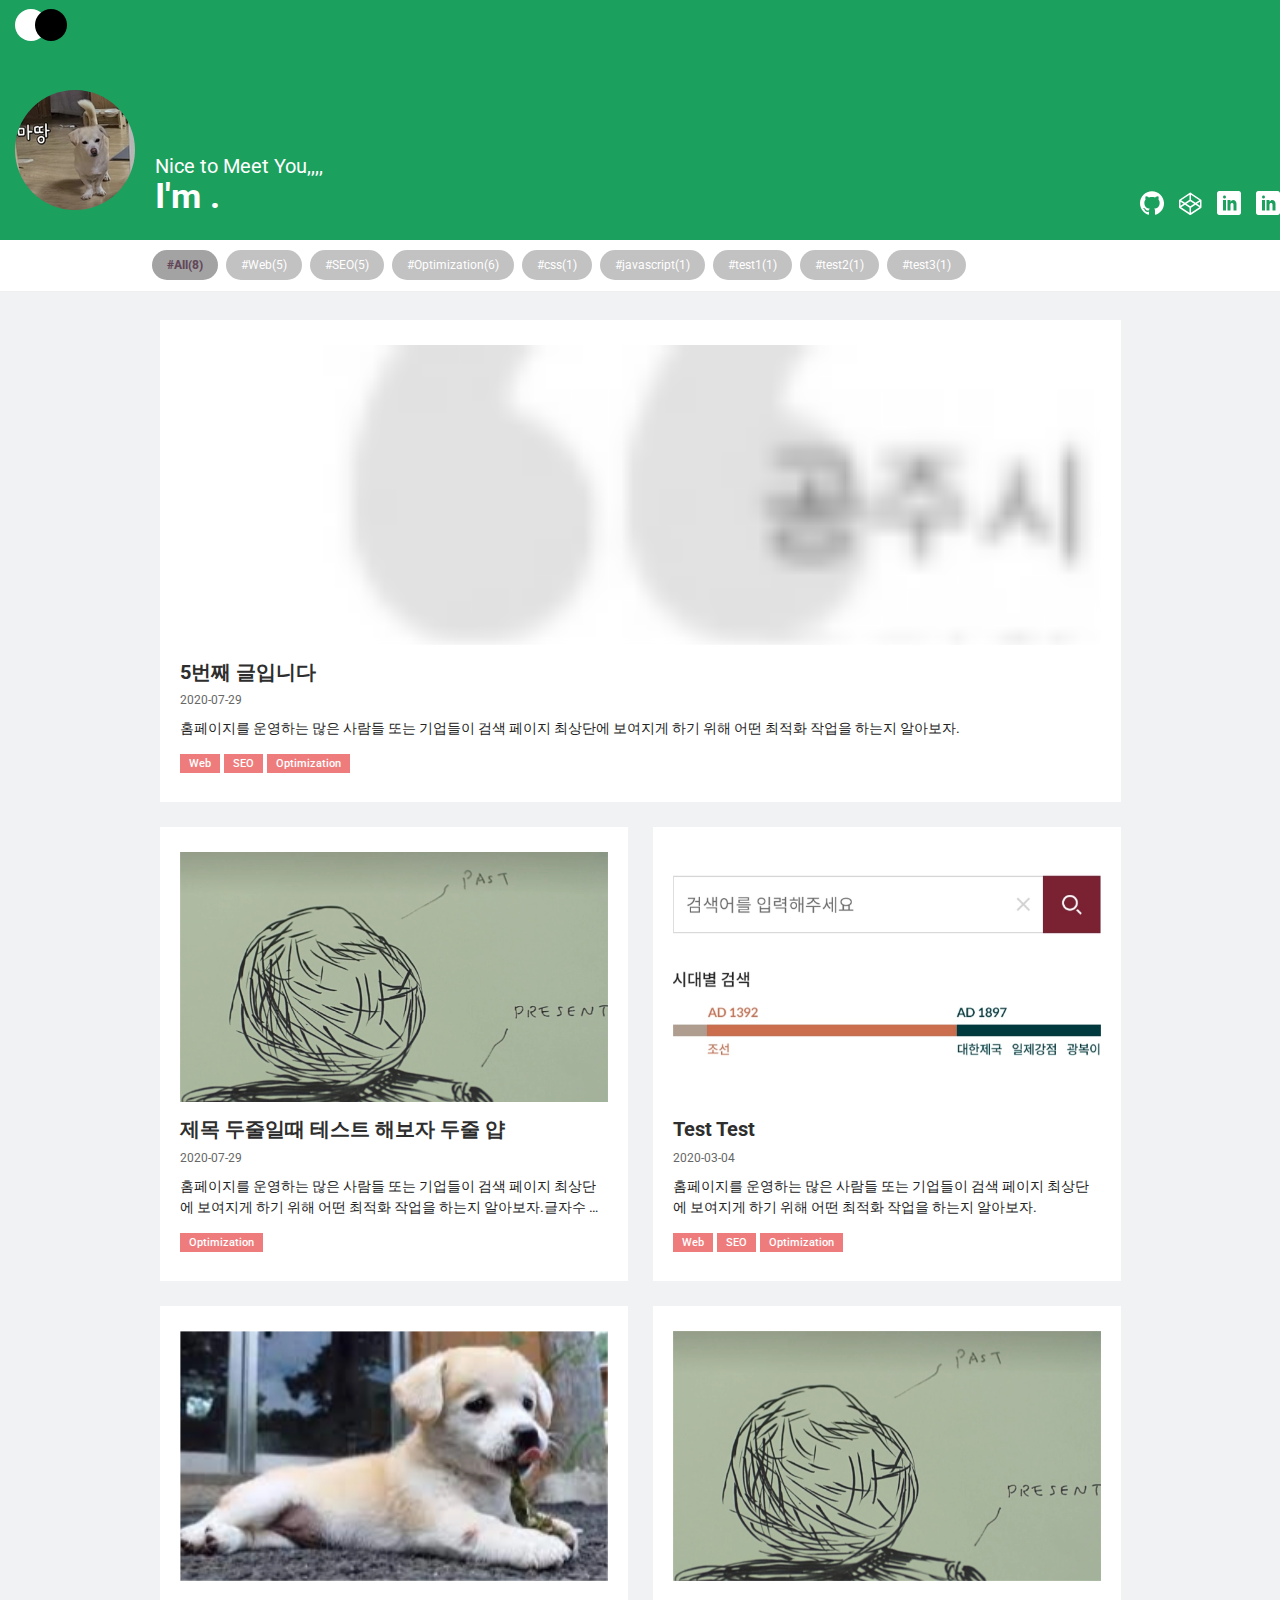
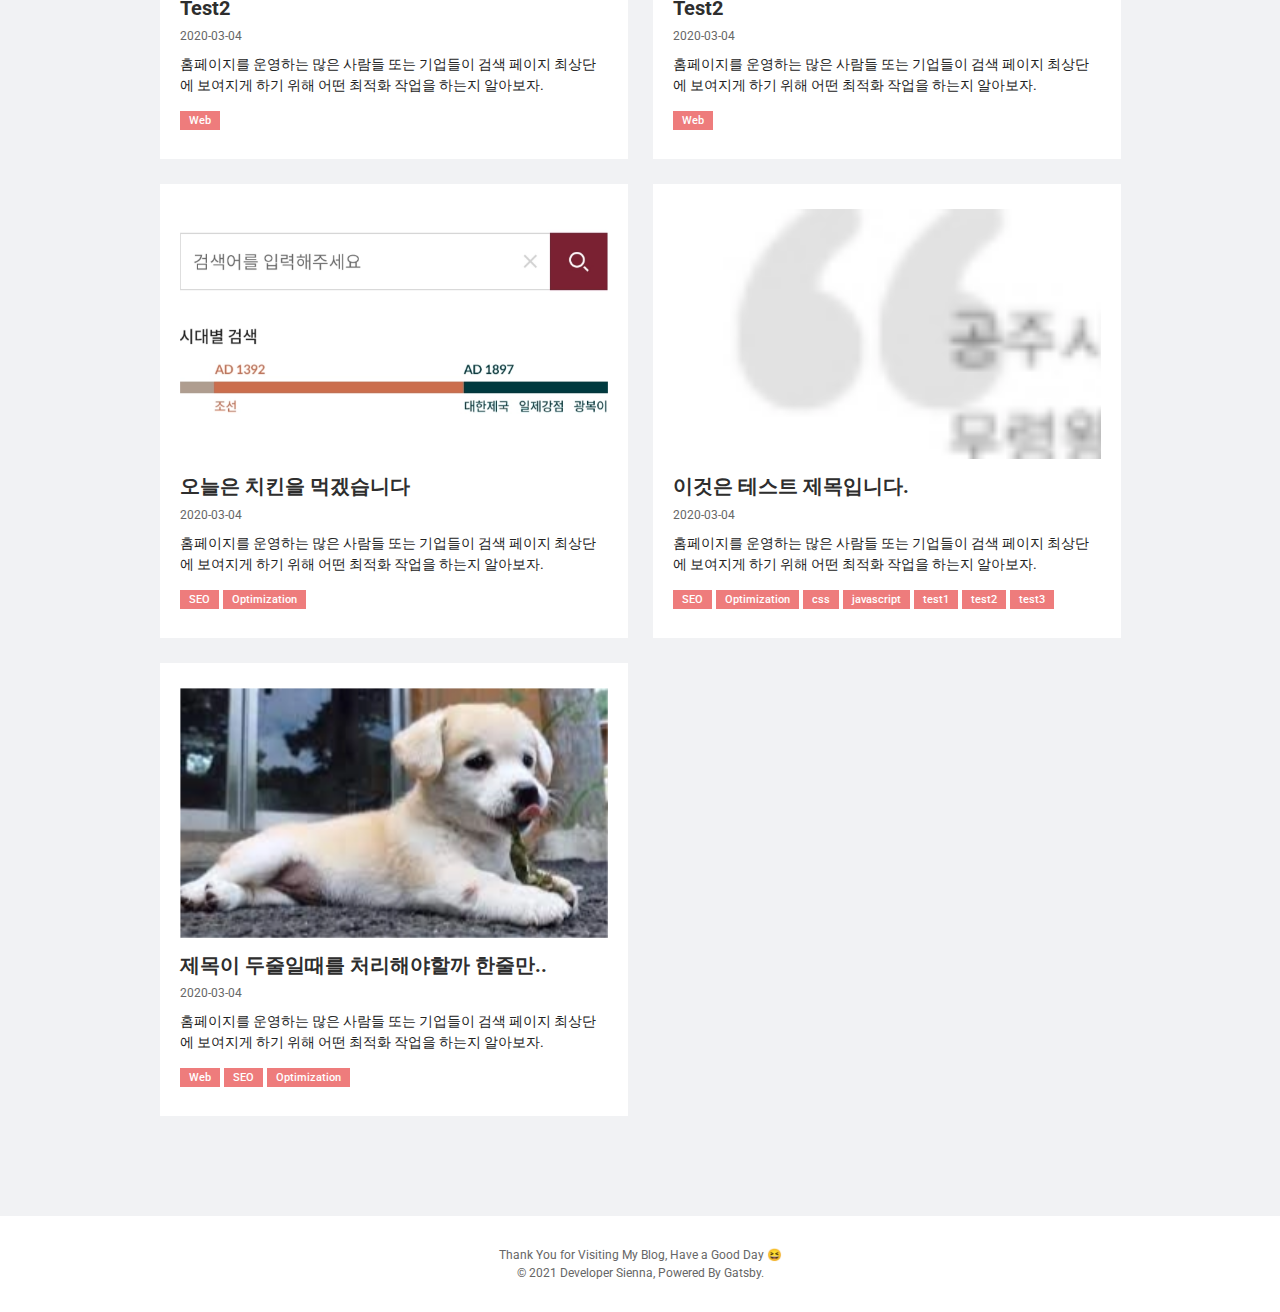
==== commit ad2a0d21: "Updates" ====
--- a/index.html
+++ b/index.html
@@ -1,7 +1,7 @@
-<!DOCTYPE html><html lang="ko"><head><meta charSet="utf-8"/><meta http-equiv="x-ua-compatible" content="ie=edge"/><meta name="viewport" content="width=device-width, initial-scale=1, shrink-to-fit=no"/><meta data-react-helmet="true" name="twitter:creator" content="@사용자이름"/><meta data-react-helmet="true" name="twitter:site" content="@사용자이름"/><meta data-react-helmet="true" name="twitter:image"/><meta data-react-helmet="true" name="twitter:description" content="css잘해요 엄청"/><meta data-react-helmet="true" name="twitter:title" content="시에나 개발 블로그"/><meta data-react-helmet="true" name="twitter:card" content="summary"/><meta data-react-helmet="true" property="og:site_name" content="시에나 개발 블로그"/><meta data-react-helmet="true" property="og:url" content="https://siennapp.github.io"/><meta data-react-helmet="true" property="og:image"/><meta data-react-helmet="true" property="og:description" content="css잘해요 엄청"/><meta data-react-helmet="true" property="og:title" content="시에나 개발 블로그"/><meta data-react-helmet="true" property="og:type" content="website"/><meta data-react-helmet="true" http-equiv="Content-Type" content="text/html;charset=UTF-8"/><meta data-react-helmet="true" name="viewport" content="width=device-width, initial-scale=1.0"/><meta data-react-helmet="true" name="description" content="css잘해요 엄청"/><meta name="generator" content="Gatsby 4.9.0"/><style data-href="/styles.613d15c0a5aeb3071a84.css" data-identity="gatsby-global-css">code[class*=language-],pre[class*=language-]{word-wrap:normal;background:none;color:#ccc;font-family:Consolas,Monaco,Andale Mono,Ubuntu Mono,monospace;font-size:1em;-webkit-hyphens:none;-ms-hyphens:none;hyphens:none;line-height:1.5;-o-tab-size:4;tab-size:4;text-align:left;white-space:pre;word-break:normal;word-spacing:normal}pre[class*=language-]{margin:.5em 0;overflow:auto;padding:1em}:not(pre)>code[class*=language-],pre[class*=language-]{background:#2d2d2d}:not(pre)>code[class*=language-]{border-radius:.3em;padding:.1em;white-space:normal}.token.block-comment,.token.cdata,.token.comment,.token.doctype,.token.prolog{color:#999}.token.punctuation{color:#ccc}.token.attr-name,.token.deleted,.token.namespace,.token.tag{color:#e2777a}.token.function-name{color:#6196cc}.token.boolean,.token.function,.token.number{color:#f08d49}.token.class-name,.token.constant,.token.property,.token.symbol{color:#f8c555}.token.atrule,.token.builtin,.token.important,.token.keyword,.token.selector{color:#cc99cd}.token.attr-value,.token.char,.token.regex,.token.string,.token.variable{color:#7ec699}.token.entity,.token.operator,.token.url{color:#67cdcc}.token.bold,.token.important{font-weight:700}.token.italic{font-style:italic}.token.entity{cursor:help}.token.inserted{color:green}html{-ms-text-size-adjust:100%;-webkit-text-size-adjust:100%;box-sizing:border-box;font:112.5%/1.45em georgia,serif,sans-serif;overflow-y:scroll}body{-webkit-font-smoothing:antialiased;-moz-osx-font-smoothing:grayscale;word-wrap:break-word;-ms-font-feature-settings:"kern","liga","clig","calt";-webkit-font-feature-settings:"kern","liga","clig","calt";font-feature-settings:"kern","liga","clig","calt";color:rgba(0,0,0,.8);font-family:georgia,serif;font-kerning:normal;font-weight:400;margin:0}article,aside,details,figcaption,figure,footer,header,main,menu,nav,section,summary{display:block}audio,canvas,progress,video{display:inline-block}audio:not([controls]){display:none;height:0}progress{vertical-align:baseline}[hidden],template{display:none}a{-webkit-text-decoration-skip:objects;background-color:transparent}a:active,a:hover{outline-width:0}abbr[title]{border-bottom:1px dotted rgba(0,0,0,.5);cursor:help;text-decoration:none}b,strong{font-weight:inherit;font-weight:bolder}dfn{font-style:italic}h1{text-rendering:optimizeLegibility;color:inherit;font-family:-apple-system,BlinkMacSystemFont,Segoe UI,Roboto,Oxygen,Ubuntu,Cantarell,Fira Sans,Droid Sans,Helvetica Neue,sans-serif;font-size:2.25rem;font-weight:700;line-height:1.1;margin:0 0 1.45rem;padding:0}mark{background-color:#ff0;color:#000}small{font-size:80%}sub,sup{font-size:75%;line-height:0;position:relative;vertical-align:baseline}sub{bottom:-.25em}sup{top:-.5em}img{border-style:none;margin:0 0 1.45rem;max-width:100%;padding:0}svg:not(:root){overflow:hidden}code,kbd,pre,samp{font-family:monospace;font-size:1em}figure{margin:0 0 1.45rem;padding:0}hr{background:rgba(0,0,0,.2);border:none;box-sizing:content-box;height:1px;margin:0 0 calc(1.45rem - 1px);overflow:visible;padding:0}button,input,optgroup,select,textarea{font:inherit;margin:0}optgroup{font-weight:700}button,input{overflow:visible}button,select{text-transform:none}[type=reset],[type=submit],button,html [type=button]{-webkit-appearance:button}[type=button]::-moz-focus-inner,[type=reset]::-moz-focus-inner,[type=submit]::-moz-focus-inner,button::-moz-focus-inner{border-style:none;padding:0}[type=button]:-moz-focusring,[type=reset]:-moz-focusring,[type=submit]:-moz-focusring,button:-moz-focusring{outline:1px dotted ButtonText}fieldset{border:1px solid silver;margin:0 0 1.45rem;padding:0}legend{box-sizing:border-box;color:inherit;display:table;max-width:100%;padding:0;white-space:normal}textarea{overflow:auto}[type=checkbox],[type=radio]{box-sizing:border-box;padding:0}[type=number]::-webkit-inner-spin-button,[type=number]::-webkit-outer-spin-button{height:auto}[type=search]{-webkit-appearance:textfield;outline-offset:-2px}[type=search]::-webkit-search-cancel-button,[type=search]::-webkit-search-decoration{-webkit-appearance:none}::-webkit-input-placeholder{color:inherit;opacity:.54}::-webkit-file-upload-button{-webkit-appearance:button;font:inherit}*,:after,:before{box-sizing:inherit}h2{font-size:1.62671rem}h2,h3{text-rendering:optimizeLegibility;color:inherit;font-family:-apple-system,BlinkMacSystemFont,Segoe UI,Roboto,Oxygen,Ubuntu,Cantarell,Fira Sans,Droid Sans,Helvetica Neue,sans-serif;font-weight:700;line-height:1.1;margin:0 0 1.45rem;padding:0}h3{font-size:1.38316rem}h4{font-size:1rem}h4,h5{text-rendering:optimizeLegibility;color:inherit;font-family:-apple-system,BlinkMacSystemFont,Segoe UI,Roboto,Oxygen,Ubuntu,Cantarell,Fira Sans,Droid Sans,Helvetica Neue,sans-serif;font-weight:700;line-height:1.1;margin:0 0 1.45rem;padding:0}h5{font-size:.85028rem}h6{text-rendering:optimizeLegibility;color:inherit;font-family:-apple-system,BlinkMacSystemFont,Segoe UI,Roboto,Oxygen,Ubuntu,Cantarell,Fira Sans,Droid Sans,Helvetica Neue,sans-serif;font-size:.78405rem;font-weight:700;line-height:1.1}h6,hgroup{margin:0 0 1.45rem;padding:0}ol,ul{list-style-image:none;list-style-position:outside;margin:0 0 1.45rem 1.45rem;padding:0}dd,dl,p{padding:0}dd,dl,p,pre{margin:0 0 1.45rem}pre{word-wrap:normal;background:rgba(0,0,0,.04);border-radius:3px;font-size:.85rem;line-height:1.42;overflow:auto;padding:1.45rem}table{border-collapse:collapse;font-size:1rem;line-height:1.45rem;margin:0 0 1.45rem;padding:0;width:100%}blockquote{margin:0 1.45rem 1.45rem;padding:0}address,form,iframe,noscript{margin:0 0 1.45rem;padding:0}b,dt,strong,th{font-weight:700}li{margin-bottom:.725rem}ol li,ul li{padding-left:0}li>ol,li>ul{margin-bottom:.725rem;margin-left:1.45rem;margin-top:.725rem}blockquote :last-child,li :last-child,p :last-child{margin-bottom:0}li>p{margin-bottom:.725rem}code,kbd,samp{font-size:.85rem;line-height:1.45rem}abbr,acronym{border-bottom:1px dotted rgba(0,0,0,.5);cursor:help}td,th,thead{text-align:left}td,th{font-feature-settings:"tnum";-moz-font-feature-settings:"tnum";-ms-font-feature-settings:"tnum";-webkit-font-feature-settings:"tnum";border-bottom:1px solid rgba(0,0,0,.12);padding:.725rem .96667rem calc(.725rem - 1px)}td:first-child,th:first-child{padding-left:0}td:last-child,th:last-child{padding-right:0}code,tt{background-color:rgba(0,0,0,.04);border-radius:3px;font-family:SFMono-Regular,Consolas,Roboto Mono,Droid Sans Mono,Liberation Mono,Menlo,Courier,monospace;padding:.2em 0}pre code{background:none;line-height:1.42}code:after,code:before,tt:after,tt:before{content:" ";letter-spacing:-.2em}pre code:after,pre code:before,pre tt:after,pre tt:before{content:""}@media only screen and (max-width:480px){html{font-size:100%}}@font-face{font-family:swiper-icons;font-style:normal;font-weight:400;src:url("data:application/font-woff;charset=utf-8;base64, [base64]//wADZ2x5ZgAAAywAAADMAAAD2MHtryVoZWFkAAABbAAAADAAAAA2E2+eoWhoZWEAAAGcAAAAHwAAACQC9gDzaG10eAAAAigAAAAZAAAArgJkABFsb2NhAAAC0AAAAFoAAABaFQAUGG1heHAAAAG8AAAAHwAAACAAcABAbmFtZQAAA/gAAAE5AAACXvFdBwlwb3N0AAAFNAAAAGIAAACE5s74hXjaY2BkYGAAYpf5Hu/j+W2+MnAzMYDAzaX6QjD6/4//Bxj5GA8AuRwMYGkAPywL13jaY2BkYGA88P8Agx4j+/8fQDYfA1AEBWgDAIB2BOoAeNpjYGRgYNBh4GdgYgABEMnIABJzYNADCQAACWgAsQB42mNgYfzCOIGBlYGB0YcxjYGBwR1Kf2WQZGhhYGBiYGVmgAFGBiQQkOaawtDAoMBQxXjg/wEGPcYDDA4wNUA2CCgwsAAAO4EL6gAAeNpj2M0gyAACqxgGNWBkZ2D4/wMA+xkDdgAAAHjaY2BgYGaAYBkGRgYQiAHyGMF8FgYHIM3DwMHABGQrMOgyWDLEM1T9/w8UBfEMgLzE////P/5//f/V/xv+r4eaAAeMbAxwIUYmIMHEgKYAYjUcsDAwsLKxc3BycfPw8jEQA/[base64]/uznmfPFBNODM2K7MTQ45YEAZqGP81AmGGcF3iPqOop0r1SPTaTbVkfUe4HXj97wYE+yNwWYxwWu4v1ugWHgo3S1XdZEVqWM7ET0cfnLGxWfkgR42o2PvWrDMBSFj/IHLaF0zKjRgdiVMwScNRAoWUoH78Y2icB/yIY09An6AH2Bdu/UB+yxopYshQiEvnvu0dURgDt8QeC8PDw7Fpji3fEA4z/PEJ6YOB5hKh4dj3EvXhxPqH/SKUY3rJ7srZ4FZnh1PMAtPhwP6fl2PMJMPDgeQ4rY8YT6Gzao0eAEA409DuggmTnFnOcSCiEiLMgxCiTI6Cq5DZUd3Qmp10vO0LaLTd2cjN4fOumlc7lUYbSQcZFkutRG7g6JKZKy0RmdLY680CDnEJ+UMkpFFe1RN7nxdVpXrC4aTtnaurOnYercZg2YVmLN/d/gczfEimrE/fs/bOuq29Zmn8tloORaXgZgGa78yO9/cnXm2BpaGvq25Dv9S4E9+5SIc9PqupJKhYFSSl47+Qcr1mYNAAAAeNptw0cKwkAAAMDZJA8Q7OUJvkLsPfZ6zFVERPy8qHh2YER+3i/BP83vIBLLySsoKimrqKqpa2hp6+jq6RsYGhmbmJqZSy0sraxtbO3sHRydnEMU4uR6yx7JJXveP7WrDycAAAAAAAH//wACeNpjYGRgYOABYhkgZgJCZgZNBkYGLQZtIJsFLMYAAAw3ALgAeNolizEKgDAQBCchRbC2sFER0YD6qVQiBCv/H9ezGI6Z5XBAw8CBK/m5iQQVauVbXLnOrMZv2oLdKFa8Pjuru2hJzGabmOSLzNMzvutpB3N42mNgZGBg4GKQYzBhYMxJLMlj4GBgAYow/P/PAJJhLM6sSoWKfWCAAwDAjgbRAAB42mNgYGBkAIIbCZo5IPrmUn0hGA0AO8EFTQAA")}:root{--swiper-theme-color:#007aff}.swiper{list-style:none;margin-left:auto;margin-right:auto;overflow:hidden;padding:0;position:relative;z-index:1}.swiper-vertical>.swiper-wrapper{flex-direction:column}.swiper-wrapper{box-sizing:content-box;display:flex;height:100%;position:relative;transition-property:-webkit-transform;transition-property:transform;transition-property:transform,-webkit-transform;width:100%;z-index:1}.swiper-android .swiper-slide,.swiper-wrapper{-webkit-transform:translateZ(0);transform:translateZ(0)}.swiper-pointer-events{touch-action:pan-y}.swiper-pointer-events.swiper-vertical{touch-action:pan-x}.swiper-slide{flex-shrink:0;height:100%;position:relative;transition-property:-webkit-transform;transition-property:transform;transition-property:transform,-webkit-transform;width:100%}.swiper-slide-invisible-blank{visibility:hidden}.swiper-autoheight,.swiper-autoheight .swiper-slide{height:auto}.swiper-autoheight .swiper-wrapper{align-items:flex-start;transition-property:height,-webkit-transform;transition-property:transform,height;transition-property:transform,height,-webkit-transform}.swiper-backface-hidden .swiper-slide{-webkit-backface-visibility:hidden;backface-visibility:hidden;-webkit-transform:translateZ(0);transform:translateZ(0)}.swiper-3d,.swiper-3d.swiper-css-mode .swiper-wrapper{-webkit-perspective:1200px;perspective:1200px}.swiper-3d .swiper-cube-shadow,.swiper-3d .swiper-slide,.swiper-3d .swiper-slide-shadow,.swiper-3d .swiper-slide-shadow-bottom,.swiper-3d .swiper-slide-shadow-left,.swiper-3d .swiper-slide-shadow-right,.swiper-3d .swiper-slide-shadow-top,.swiper-3d .swiper-wrapper{-webkit-transform-style:preserve-3d;transform-style:preserve-3d}.swiper-3d .swiper-slide-shadow,.swiper-3d .swiper-slide-shadow-bottom,.swiper-3d .swiper-slide-shadow-left,.swiper-3d .swiper-slide-shadow-right,.swiper-3d .swiper-slide-shadow-top{height:100%;left:0;pointer-events:none;position:absolute;top:0;width:100%;z-index:10}.swiper-3d .swiper-slide-shadow{background:rgba(0,0,0,.15)}.swiper-3d .swiper-slide-shadow-left{background-image:linear-gradient(270deg,rgba(0,0,0,.5),transparent)}.swiper-3d .swiper-slide-shadow-right{background-image:linear-gradient(90deg,rgba(0,0,0,.5),transparent)}.swiper-3d .swiper-slide-shadow-top{background-image:linear-gradient(0deg,rgba(0,0,0,.5),transparent)}.swiper-3d .swiper-slide-shadow-bottom{background-image:linear-gradient(180deg,rgba(0,0,0,.5),transparent)}.swiper-css-mode>.swiper-wrapper{-ms-overflow-style:none;overflow:auto;scrollbar-width:none}.swiper-css-mode>.swiper-wrapper::-webkit-scrollbar{display:none}.swiper-css-mode>.swiper-wrapper>.swiper-slide{scroll-snap-align:start start}.swiper-horizontal.swiper-css-mode>.swiper-wrapper{-ms-scroll-snap-type:x mandatory;scroll-snap-type:x mandatory}.swiper-vertical.swiper-css-mode>.swiper-wrapper{-ms-scroll-snap-type:y mandatory;scroll-snap-type:y mandatory}.swiper-centered>.swiper-wrapper:before{content:"";flex-shrink:0;order:9999}.swiper-centered.swiper-horizontal>.swiper-wrapper>.swiper-slide:first-child{-webkit-margin-start:var(--swiper-centered-offset-before);margin-inline-start:var(--swiper-centered-offset-before)}.swiper-centered.swiper-horizontal>.swiper-wrapper:before{height:100%;min-height:1px;width:var(--swiper-centered-offset-after)}.swiper-centered.swiper-vertical>.swiper-wrapper>.swiper-slide:first-child{-webkit-margin-before:var(--swiper-centered-offset-before);margin-block-start:var(--swiper-centered-offset-before)}.swiper-centered.swiper-vertical>.swiper-wrapper:before{height:var(--swiper-centered-offset-after);min-width:1px;width:100%}.swiper-centered>.swiper-wrapper>.swiper-slide{scroll-snap-align:center center}.swiper-free-mode>.swiper-wrapper{margin:0 auto;transition-timing-function:ease-out}</style><title data-react-helmet="true">시에나 개발 블로그</title><style>.gatsby-image-wrapper{position:relative;overflow:hidden}.gatsby-image-wrapper picture.object-fit-polyfill{position:static!important}.gatsby-image-wrapper img{bottom:0;height:100%;left:0;margin:0;max-width:none;padding:0;position:absolute;right:0;top:0;width:100%;object-fit:cover}.gatsby-image-wrapper [data-main-image]{opacity:0;transform:translateZ(0);transition:opacity .25s linear;will-change:opacity}.gatsby-image-wrapper-constrained{display:inline-block;vertical-align:top}</style><noscript><style>.gatsby-image-wrapper noscript [data-main-image]{opacity:1!important}.gatsby-image-wrapper [data-placeholder-image]{opacity:0!important}</style></noscript><script type="module">const e="undefined"!=typeof HTMLImageElement&&"loading"in HTMLImageElement.prototype;e&&document.body.addEventListener("load",(function(e){if(void 0===e.target.dataset.mainImage)return;if(void 0===e.target.dataset.gatsbyImageSsr)return;const t=e.target;let a=null,n=t;for(;null===a&&n;)void 0!==n.parentNode.dataset.gatsbyImageWrapper&&(a=n.parentNode),n=n.parentNode;const o=a.querySelector("[data-placeholder-image]"),r=new Image;r.src=t.currentSrc,r.decode().catch((()=>{})).then((()=>{t.style.opacity=1,o&&(o.style.opacity=0,o.style.transition="opacity 500ms linear")}))}),!0);</script><link rel="canonical" href="https://siennapp.github.io/" data-baseprotocol="https:" data-basehost="siennapp.github.io"/><link rel="sitemap" type="application/xml" href="/sitemap/sitemap-index.xml"/><link as="script" rel="preload" href="/webpack-runtime-ee519ea53c0d2a90623c.js"/><link as="script" rel="preload" href="/framework-a41a30b6052f08f79325.js"/><link as="script" rel="preload" href="/app-630fa0a7b316fcca78dc.js"/><link as="script" rel="preload" href="/31664189-37111e2fe91e2b3f8017.js"/><link as="script" rel="preload" href="/b33236f09065c74d84ea2d7cc110d9eeae0ba360-d85749daed5d4cf87ecb.js"/><link as="script" rel="preload" href="/d0dcf9c1039535d44ee74defc829dfbf62dac3c5-b7287fff5af0782c6a50.js"/><link as="script" rel="preload" href="/component---src-pages-index-tsx-ce5c572fcff9b1c4c6c4.js"/><link as="fetch" rel="preload" href="/page-data/index/page-data.json" crossorigin="anonymous"/><link as="fetch" rel="preload" href="/page-data/app-data.json" crossorigin="anonymous"/></head><body><div id="___gatsby"><div style="outline:none" tabindex="-1" id="gatsby-focus-wrapper"><style data-emotion="css 1e6ma8a">.css-1e6ma8a{display:-webkit-box;display:-webkit-flex;display:-ms-flexbox;display:flex;-webkit-flex-direction:column;-ms-flex-direction:column;flex-direction:column;height:100%;position:relative;}</style><div class="css-1e6ma8a e1strnqo0"><style data-emotion="css-global sisp1i">@import url('https://fonts.googleapis.com/css2?family=Noto+Sans+KR:wght@300;400;500&family=Roboto:wght@300;400;500&display=swap');*{padding:0;margin:0;box-sizing:border-box;font-family:'Roboto','Noto Sans KR',sans-serif!important;}html,body,#___gatsby{height:100%;background:#f1f2f4;}a,a:hover{color:inherit;-webkit-text-decoration:none;text-decoration:none;cursor:pointer;}</style><style data-emotion="css j6btjn">.css-j6btjn{width:100%;height:240px;position:relative;background:#1ca05e;z-index:998;-webkit-transition:all 0.65s ease-in-out;-webkit-transition:all 0.65s ease-in-out;transition:all 0.65s ease-in-out;}.css-j6btjn.fixed{position:fixed;top:0;left:0;height:50px;-webkit-transition:all 0.65s ease-in-out;-webkit-transition:all 0.65s ease-in-out;transition:all 0.65s ease-in-out;background:#1ca05e!imtant;}</style><div class=" css-j6btjn e1ke0ojz4"><style data-emotion="css 1x9ek0m">.css-1x9ek0m{width:100%;max-width:1280px;height:50px;margin:0 auto;display:-webkit-box;display:-webkit-flex;display:-ms-flexbox;display:flex;padding:0 15px;-webkit-align-items:center;-webkit-box-align:center;-ms-flex-align:center;align-items:center;-webkit-box-pack:justify;-webkit-justify-content:space-between;justify-content:space-between;}</style><header class="css-1x9ek0m e1ke0ojz3"><style data-emotion="css 8jw9nn">.css-8jw9nn{display:inline-block;height:32px;}.css-8jw9nn span{display:inline-block;width:32px;height:32px;border-radius:50%;background:#ffffff;vertical-algin:middle;}.css-8jw9nn span:last-child{background:black;position:relative;left:-12px;}</style><a aria-current="page" class="css-8jw9nn e1ke0ojz2" href="/"><span></span><span></span></a><style data-emotion="css c53ger">.css-c53ger{width:140px;height:26px;position:absolute;right:calc(50% - 640px);bottom:20px;display:-webkit-box;display:-webkit-flex;display:-ms-flexbox;display:flex;-webkit-box-pack:justify;-webkit-justify-content:space-between;justify-content:space-between;-webkit-align-items:center;-webkit-box-align:center;-ms-flex-align:center;align-items:center;-webkit-transition:all 0.5s 0.2s ease-out;-webkit-transition:all 0.5s 0.2s ease-out;transition:all 0.5s 0.2s ease-out;}.css-c53ger.fixed{bottom:10px;}@media (max-width: 1279px){.css-c53ger{right:15px;}}</style><div class=" css-c53ger e1ke0ojz1"><style data-emotion="css 1aqc5u8">.css-1aqc5u8 svg{font-size:24px;color:#ffffff;}</style><a target="_blank" href="https://www.google.com/" title="github" class="css-1aqc5u8 e1ke0ojz0"><svg stroke="currentColor" fill="currentColor" stroke-width="0" version="1.1" viewBox="0 0 16 16" height="1em" width="1em" xmlns="http://www.w3.org/2000/svg"><path d="M8 0.198c-4.418 0-8 3.582-8 8 0 3.535 2.292 6.533 5.471 7.591 0.4 0.074 0.547-0.174 0.547-0.385 0-0.191-0.008-0.821-0.011-1.489-2.226 0.484-2.695-0.944-2.695-0.944-0.364-0.925-0.888-1.171-0.888-1.171-0.726-0.497 0.055-0.486 0.055-0.486 0.803 0.056 1.226 0.824 1.226 0.824 0.714 1.223 1.872 0.869 2.328 0.665 0.072-0.517 0.279-0.87 0.508-1.070-1.777-0.202-3.645-0.888-3.645-3.954 0-0.873 0.313-1.587 0.824-2.147-0.083-0.202-0.357-1.015 0.077-2.117 0 0 0.672-0.215 2.201 0.82 0.638-0.177 1.322-0.266 2.002-0.269 0.68 0.003 1.365 0.092 2.004 0.269 1.527-1.035 2.198-0.82 2.198-0.82 0.435 1.102 0.162 1.916 0.079 2.117 0.513 0.56 0.823 1.274 0.823 2.147 0 3.073-1.872 3.749-3.653 3.947 0.287 0.248 0.543 0.735 0.543 1.481 0 1.070-0.009 1.932-0.009 2.195 0 0.213 0.144 0.462 0.55 0.384 3.177-1.059 5.466-4.057 5.466-7.59 0-4.418-3.582-8-8-8z"></path></svg></a><a title="Codepen" class="css-1aqc5u8 e1ke0ojz0"><svg stroke="currentColor" fill="currentColor" stroke-width="0" version="1.1" viewBox="0 0 16 16" height="1em" width="1em" xmlns="http://www.w3.org/2000/svg"><path d="M14.777 5.751l-7-4.667c-0.168-0.112-0.387-0.112-0.555 0l-7 4.667c-0.139 0.093-0.223 0.249-0.223 0.416v4.667c0 0.167 0.084 0.323 0.223 0.416l7 4.667c0.084 0.056 0.181 0.084 0.277 0.084s0.193-0.028 0.277-0.084l7-4.667c0.139-0.093 0.223-0.249 0.223-0.416v-4.667c0-0.167-0.084-0.323-0.223-0.416zM7.5 10.232l-2.599-1.732 2.599-1.732 2.599 1.732-2.599 1.732zM8 5.899v-3.465l5.599 3.732-2.599 1.732-3-2zM7 5.899l-3 2-2.599-1.732 5.599-3.732v3.465zM3.099 8.5l-2.099 1.399v-2.798l2.099 1.399zM4 9.101l3 2v3.465l-5.599-3.732 2.599-1.732zM8 11.101l3-2 2.599 1.732-5.599 3.732v-3.465zM11.901 8.5l2.099-1.399v2.798l-2.099-1.399z"></path></svg></a><a class="css-1aqc5u8 e1ke0ojz0"><svg stroke="currentColor" fill="currentColor" stroke-width="0" version="1.1" viewBox="0 0 16 16" height="1em" width="1em" xmlns="http://www.w3.org/2000/svg"><path d="M14.5 0h-13c-0.825 0-1.5 0.675-1.5 1.5v13c0 0.825 0.675 1.5 1.5 1.5h13c0.825 0 1.5-0.675 1.5-1.5v-13c0-0.825-0.675-1.5-1.5-1.5zM6 13h-2v-7h2v7zM5 5c-0.553 0-1-0.447-1-1s0.447-1 1-1c0.553 0 1 0.447 1 1s-0.447 1-1 1zM13 13h-2v-4c0-0.553-0.447-1-1-1s-1 0.447-1 1v4h-2v-7h2v1.241c0.412-0.566 1.044-1.241 1.75-1.241 1.244 0 2.25 1.119 2.25 2.5v4.5z"></path></svg></a><a class="css-1aqc5u8 e1ke0ojz0"><svg stroke="currentColor" fill="currentColor" stroke-width="0" version="1.1" viewBox="0 0 16 16" height="1em" width="1em" xmlns="http://www.w3.org/2000/svg"><path d="M14.5 0h-13c-0.825 0-1.5 0.675-1.5 1.5v13c0 0.825 0.675 1.5 1.5 1.5h13c0.825 0 1.5-0.675 1.5-1.5v-13c0-0.825-0.675-1.5-1.5-1.5zM6 13h-2v-7h2v7zM5 5c-0.553 0-1-0.447-1-1s0.447-1 1-1c0.553 0 1 0.447 1 1s-0.447 1-1 1zM13 13h-2v-4c0-0.553-0.447-1-1-1s-1 0.447-1 1v4h-2v-7h2v1.241c0.412-0.566 1.044-1.241 1.75-1.241 1.244 0 2.25 1.119 2.25 2.5v4.5z"></path></svg></a></div></header></div><style data-emotion="css 1wrsc6k">.css-1wrsc6k{width:60%;color:#2b2e4a;background:transparent;display:-webkit-box;display:-webkit-flex;display:-ms-flexbox;display:flex;-webkit-box-pack:center;-ms-flex-pack:center;-webkit-justify-content:center;justify-content:center;-webkit-align-items:flex-start;-webkit-box-align:flex-start;-ms-flex-align:flex-start;align-items:flex-start;padding-bottom:30px;height:180px;z-index:999;-webkit-transition:all 0.65s ease-in-out;-webkit-transition:all 0.65s ease-in-out;transition:all 0.65s ease-in-out;position:absolute;top:60px;left:calc(50% - 640px);opacity:1;}.css-1wrsc6k.fixed{position:fixed;height:0;overflow:hidden;opacity:0;}@media (max-width: 1279px){.css-1wrsc6k{left:0;}}</style><div class=" css-1wrsc6k e160b014"><style data-emotion="css 1ahuxno">.css-1ahuxno{display:-webkit-box;display:-webkit-flex;display:-ms-flexbox;display:flex;-webkit-box-pack:start;-ms-flex-pack:start;-webkit-justify-content:flex-start;justify-content:flex-start;-webkit-align-items:flex-end;-webkit-box-align:flex-end;-ms-flex-align:flex-end;align-items:flex-end;width:100%;height:100%;margin:0 auto;padding:0 15px;}</style><div class="css-1ahuxno e160b013"><style data-emotion="css 1ff9is5">.css-1ff9is5{width:120px;height:120px;border-radius:50%;}</style><div data-gatsby-image-wrapper="" class="gatsby-image-wrapper gatsby-image-wrapper-constrained css-1ff9is5 e1n1u3tj0"><div style="max-width:120px;display:block"><img alt="" role="presentation" aria-hidden="true" src="data:image/svg+xml;charset=utf-8,%3Csvg height=&#x27;120&#x27; width=&#x27;120&#x27; xmlns=&#x27;http://www.w3.org/2000/svg&#x27; version=&#x27;1.1&#x27;%3E%3C/svg%3E" style="max-width:100%;display:block;position:static"/></div><img aria-hidden="true" data-placeholder-image="" style="opacity:1;transition:opacity 500ms linear" decoding="async" src="[data-uri]" alt=""/><picture><source type="image/webp" data-srcset="/static/03aea0d4f0e37cbc082a0d967b0370ec/2b147/profile-image.webp 30w,/static/03aea0d4f0e37cbc082a0d967b0370ec/caa3b/profile-image.webp 60w,/static/03aea0d4f0e37cbc082a0d967b0370ec/b15f9/profile-image.webp 120w,/static/03aea0d4f0e37cbc082a0d967b0370ec/b5014/profile-image.webp 240w" sizes="(min-width: 120px) 120px, 100vw"/><img data-gatsby-image-ssr="" data-main-image="" style="opacity:0" sizes="(min-width: 120px) 120px, 100vw" decoding="async" loading="lazy" data-src="/static/03aea0d4f0e37cbc082a0d967b0370ec/bbf83/profile-image.jpg" data-srcset="/static/03aea0d4f0e37cbc082a0d967b0370ec/a8e5a/profile-image.jpg 30w,/static/03aea0d4f0e37cbc082a0d967b0370ec/bea51/profile-image.jpg 60w,/static/03aea0d4f0e37cbc082a0d967b0370ec/bbf83/profile-image.jpg 120w,/static/03aea0d4f0e37cbc082a0d967b0370ec/7793c/profile-image.jpg 240w" alt="Profile Image"/></picture><noscript><picture><source type="image/webp" srcSet="/static/03aea0d4f0e37cbc082a0d967b0370ec/2b147/profile-image.webp 30w,/static/03aea0d4f0e37cbc082a0d967b0370ec/caa3b/profile-image.webp 60w,/static/03aea0d4f0e37cbc082a0d967b0370ec/b15f9/profile-image.webp 120w,/static/03aea0d4f0e37cbc082a0d967b0370ec/b5014/profile-image.webp 240w" sizes="(min-width: 120px) 120px, 100vw"/><img data-gatsby-image-ssr="" data-main-image="" style="opacity:0" sizes="(min-width: 120px) 120px, 100vw" decoding="async" loading="lazy" src="/static/03aea0d4f0e37cbc082a0d967b0370ec/bbf83/profile-image.jpg" srcSet="/static/03aea0d4f0e37cbc082a0d967b0370ec/a8e5a/profile-image.jpg 30w,/static/03aea0d4f0e37cbc082a0d967b0370ec/bea51/profile-image.jpg 60w,/static/03aea0d4f0e37cbc082a0d967b0370ec/bbf83/profile-image.jpg 120w,/static/03aea0d4f0e37cbc082a0d967b0370ec/7793c/profile-image.jpg 240w" alt="Profile Image"/></picture></noscript><script type="module">const t="undefined"!=typeof HTMLImageElement&&"loading"in HTMLImageElement.prototype;if(t){const t=document.querySelectorAll("img[data-main-image]");for(let e of t){e.dataset.src&&(e.setAttribute("src",e.dataset.src),e.removeAttribute("data-src")),e.dataset.srcset&&(e.setAttribute("srcset",e.dataset.srcset),e.removeAttribute("data-srcset"));const t=e.parentNode.querySelectorAll("source[data-srcset]");for(let e of t)e.setAttribute("srcset",e.dataset.srcset),e.removeAttribute("data-srcset");e.complete&&(e.style.opacity=1)}}</script></div><style data-emotion="css q30bbk">.css-q30bbk{margin-left:20px;color:#ffffff;}</style><div class="css-q30bbk e160b012"><style data-emotion="css 187g1lv">.css-187g1lv{font-size:20px;font-weight:400;}</style><div class="css-187g1lv e160b011">Nice to Meet You,</div><style data-emotion="css 6fqfz3">.css-6fqfz3{margin-top:5px;font-size:35px;font-weight:700;}</style><div class="css-6fqfz3 e160b010">I&#x27;m .</div></div></div></div><style data-emotion="css mgt0r2">.css-mgt0r2{position:relation;-webkit-transition:all 0.45s ease-in-out;-webkit-transition:all 0.45s ease-in-out;transition:all 0.45s ease-in-out;}.css-mgt0r2.addMT{margin-top:80px;-webkit-transition:all 0.65s ease-in-out;-webkit-transition:all 0.65s ease-in-out;transition:all 0.65s ease-in-out;}</style><main class=" css-mgt0r2 es8e92y0"><style data-emotion="css anpjmg">.css-anpjmg{width:100%;height:52px;background:#ffffff;position:fixed;top:240px;-webkit-transition:all 0.65s ease-in-out;-webkit-transition:all 0.65s ease-in-out;transition:all 0.65s ease-in-out;padding-left:15px;border-bottom:1px solid #efefef;}.css-anpjmg.fixed{position:fixed;box-shadow:0 0 10px 0 rgba(0, 0, 0, 0.08);top:50px;border-bottom:0;-webkit-transition:all 0.65s ease-in-out;-webkit-transition:all 0.65s ease-in-out;transition:all 0.65s ease-in-out;z-index:997;}</style><div class=" css-anpjmg e1kn8q5k2"><style data-emotion="css 1dzh4jc">.css-1dzh4jc{width:100%;max-width:991px;margin:0 auto;margin-top:7px;height:45px;-webkit-align-item:center;-ms-flex-item-align-item:center;align-item:center;}.css-1dzh4jc .swiper-slide{width:auto;padding-top:3px;}</style><div class="swiper mySwiper css-1dzh4jc e1kn8q5k0"><div class="swiper-wrapper"><div class="swiper-slide"><style data-emotion="css 1xy0u0x">.css-1xy0u0x{margin-right:20px;padding:8px 15px;font-size:12px;font-weight:800;cursor:pointer;background:#e84545;background:#999999;opacity:0.9;color:#53354a;border-radius:25px;-webkit-transition:0.2s;transition:0.2s;}.css-1xy0u0x:last-of-type{margin-right:0;}.css-1xy0u0x:hover{color:#53354a;}</style><a class="css-1xy0u0x e1kn8q5k1" href="/?category=All">#<!-- -->All<!-- -->(<!-- -->8<!-- -->)</a></div><div class="swiper-slide"><style data-emotion="css 1mjpfup">.css-1mjpfup{margin-right:20px;padding:8px 15px;font-size:12px;font-weight:400;cursor:pointer;background:#e84545;background:#999999;opacity:0.6;color:#ffffff;border-radius:25px;-webkit-transition:0.2s;transition:0.2s;}.css-1mjpfup:last-of-type{margin-right:0;}.css-1mjpfup:hover{color:#53354a;}</style><a class="css-1mjpfup e1kn8q5k1" href="/?category=Web">#<!-- -->Web<!-- -->(<!-- -->5<!-- -->)</a></div><div class="swiper-slide"><a class="css-1mjpfup e1kn8q5k1" href="/?category=SEO">#<!-- -->SEO<!-- -->(<!-- -->5<!-- -->)</a></div><div class="swiper-slide"><a class="css-1mjpfup e1kn8q5k1" href="/?category=Optimization">#<!-- -->Optimization<!-- -->(<!-- -->6<!-- -->)</a></div><div class="swiper-slide"><a class="css-1mjpfup e1kn8q5k1" href="/?category=css">#<!-- -->css<!-- -->(<!-- -->1<!-- -->)</a></div><div class="swiper-slide"><a class="css-1mjpfup e1kn8q5k1" href="/?category=javascript">#<!-- -->javascript<!-- -->(<!-- -->1<!-- -->)</a></div><div class="swiper-slide"><a class="css-1mjpfup e1kn8q5k1" href="/?category=test1">#<!-- -->test1<!-- -->(<!-- -->1<!-- -->)</a></div><div class="swiper-slide"><a class="css-1mjpfup e1kn8q5k1" href="/?category=test2">#<!-- -->test2<!-- -->(<!-- -->1<!-- -->)</a></div><div class="swiper-slide"><a class="css-1mjpfup e1kn8q5k1" href="/?category=test3">#<!-- -->test3<!-- -->(<!-- -->1<!-- -->)</a></div></div></div></div><style data-emotion="css 1qfk98l">.css-1qfk98l{display:grid;grid-template-columns:1fr 1fr;grid-gap:25px;max-width:991px;width:100%;margin:0 auto;padding:0 15px;padding-top:70px;margin-top:10px;margin-bottom:100px;}@media (max-width: 768px){.css-1qfk98l{display:block;margin-bottom:50px;}}</style><div class="css-1qfk98l es8e92y1"><style data-emotion="css 144obx3">.css-144obx3{display:-webkit-box;display:-webkit-flex;display:-ms-flexbox;display:flex;-webkit-flex-direction:column;-ms-flex-direction:column;flex-direction:column;cursor:pointer;border-top:0;position:relative;padding:25px 20px;background:#ffffff;}.css-144obx3:hover .e1eg5kak5>h2{-webkit-background-size:100% 4px;background-size:100% 4px;}.css-144obx3:nth-of-type(2n-1){border-left:0;}.css-144obx3:first-of-type{grid-column-start:1;grid-column-end:3;}.css-144obx3:first-of-type>.e1eg5kak7{height:300px;}@media (max-width: 768px){.css-144obx3{margin-bottom:25px;}.css-144obx3>.e1eg5kak7{height:40vw!important;}}</style><a class="css-144obx3 e1eg5kak0" href="/test5/"><style data-emotion="css dc9g5s">.css-dc9g5s{width:100%;height:250px;margin-bottom:12px;}</style><div data-gatsby-image-wrapper="" class="gatsby-image-wrapper gatsby-image-wrapper-constrained css-dc9g5s e1eg5kak7"><div style="max-width:768px;display:block"><img alt="" role="presentation" aria-hidden="true" src="data:image/svg+xml;charset=utf-8,%3Csvg height=&#x27;404.7567567567568&#x27; width=&#x27;768&#x27; xmlns=&#x27;http://www.w3.org/2000/svg&#x27; version=&#x27;1.1&#x27;%3E%3C/svg%3E" style="max-width:100%;display:block;position:static"/></div><img aria-hidden="true" data-placeholder-image="" style="opacity:1;transition:opacity 500ms linear" decoding="async" src="[data-uri]" alt=""/><picture><source type="image/webp" data-srcset="/static/5f23718a17d4d442a0bb353dd9eb3d92/3bb7e/test3.webp 19w,/static/5f23718a17d4d442a0bb353dd9eb3d92/a7579/test3.webp 37w,/static/5f23718a17d4d442a0bb353dd9eb3d92/881c8/test3.webp 74w" sizes="(min-width: 74px) 74px, 100vw"/><img data-gatsby-image-ssr="" data-main-image="" style="opacity:0" sizes="(min-width: 74px) 74px, 100vw" decoding="async" loading="lazy" data-src="/static/5f23718a17d4d442a0bb353dd9eb3d92/bcedb/test3.png" data-srcset="/static/5f23718a17d4d442a0bb353dd9eb3d92/ad779/test3.png 19w,/static/5f23718a17d4d442a0bb353dd9eb3d92/8f013/test3.png 37w,/static/5f23718a17d4d442a0bb353dd9eb3d92/bcedb/test3.png 74w" alt="Post Item Image"/></picture><noscript><picture><source type="image/webp" srcSet="/static/5f23718a17d4d442a0bb353dd9eb3d92/3bb7e/test3.webp 19w,/static/5f23718a17d4d442a0bb353dd9eb3d92/a7579/test3.webp 37w,/static/5f23718a17d4d442a0bb353dd9eb3d92/881c8/test3.webp 74w" sizes="(min-width: 74px) 74px, 100vw"/><img data-gatsby-image-ssr="" data-main-image="" style="opacity:0" sizes="(min-width: 74px) 74px, 100vw" decoding="async" loading="lazy" src="/static/5f23718a17d4d442a0bb353dd9eb3d92/bcedb/test3.png" srcSet="/static/5f23718a17d4d442a0bb353dd9eb3d92/ad779/test3.png 19w,/static/5f23718a17d4d442a0bb353dd9eb3d92/8f013/test3.png 37w,/static/5f23718a17d4d442a0bb353dd9eb3d92/bcedb/test3.png 74w" alt="Post Item Image"/></picture></noscript><script type="module">const t="undefined"!=typeof HTMLImageElement&&"loading"in HTMLImageElement.prototype;if(t){const t=document.querySelectorAll("img[data-main-image]");for(let e of t){e.dataset.src&&(e.setAttribute("src",e.dataset.src),e.removeAttribute("data-src")),e.dataset.srcset&&(e.setAttribute("srcset",e.dataset.srcset),e.removeAttribute("data-srcset"));const t=e.parentNode.querySelectorAll("source[data-srcset]");for(let e of t)e.setAttribute("srcset",e.dataset.srcset),e.removeAttribute("data-srcset");e.complete&&(e.style.opacity=1)}}</script></div><style data-emotion="css 1t91kdm">.css-1t91kdm{-webkit-flex:1;-ms-flex:1;flex:1;display:-webkit-box;display:-webkit-flex;display:-ms-flexbox;display:flex;-webkit-flex-direction:column;-ms-flex-direction:column;flex-direction:column;}</style><div class="css-1t91kdm e1eg5kak6"><style data-emotion="css 1voik6s">.css-1voik6s{line-height:1.8em;margin-bottom:5px;color:#222222;}.css-1voik6s h2{font-size:20px;font-weight:700;-webkit-transition:all 0.3s linear;-webkit-transition:all 0.5s linear;transition:all 0.5s linear;position:relative;display:inline;color:#2e2e2e;background:-webkit-gradient(
+<!DOCTYPE html><html lang="ko"><head><meta charSet="utf-8"/><meta http-equiv="x-ua-compatible" content="ie=edge"/><meta name="viewport" content="width=device-width, initial-scale=1, shrink-to-fit=no"/><meta data-react-helmet="true" name="twitter:creator" content="@사용자이름"/><meta data-react-helmet="true" name="twitter:site" content="@사용자이름"/><meta data-react-helmet="true" name="twitter:image"/><meta data-react-helmet="true" name="twitter:description" content="css잘해요 엄청"/><meta data-react-helmet="true" name="twitter:title" content="시에나 개발 블로그"/><meta data-react-helmet="true" name="twitter:card" content="summary"/><meta data-react-helmet="true" property="og:site_name" content="시에나 개발 블로그"/><meta data-react-helmet="true" property="og:url" content="https://siennapp.github.io"/><meta data-react-helmet="true" property="og:image"/><meta data-react-helmet="true" property="og:description" content="css잘해요 엄청"/><meta data-react-helmet="true" property="og:title" content="시에나 개발 블로그"/><meta data-react-helmet="true" property="og:type" content="website"/><meta data-react-helmet="true" http-equiv="Content-Type" content="text/html;charset=UTF-8"/><meta data-react-helmet="true" name="viewport" content="width=device-width, initial-scale=1.0"/><meta data-react-helmet="true" name="description" content="css잘해요 엄청"/><meta name="generator" content="Gatsby 4.9.0"/><style data-href="/styles.613d15c0a5aeb3071a84.css" data-identity="gatsby-global-css">code[class*=language-],pre[class*=language-]{word-wrap:normal;background:none;color:#ccc;font-family:Consolas,Monaco,Andale Mono,Ubuntu Mono,monospace;font-size:1em;-webkit-hyphens:none;-ms-hyphens:none;hyphens:none;line-height:1.5;-o-tab-size:4;tab-size:4;text-align:left;white-space:pre;word-break:normal;word-spacing:normal}pre[class*=language-]{margin:.5em 0;overflow:auto;padding:1em}:not(pre)>code[class*=language-],pre[class*=language-]{background:#2d2d2d}:not(pre)>code[class*=language-]{border-radius:.3em;padding:.1em;white-space:normal}.token.block-comment,.token.cdata,.token.comment,.token.doctype,.token.prolog{color:#999}.token.punctuation{color:#ccc}.token.attr-name,.token.deleted,.token.namespace,.token.tag{color:#e2777a}.token.function-name{color:#6196cc}.token.boolean,.token.function,.token.number{color:#f08d49}.token.class-name,.token.constant,.token.property,.token.symbol{color:#f8c555}.token.atrule,.token.builtin,.token.important,.token.keyword,.token.selector{color:#cc99cd}.token.attr-value,.token.char,.token.regex,.token.string,.token.variable{color:#7ec699}.token.entity,.token.operator,.token.url{color:#67cdcc}.token.bold,.token.important{font-weight:700}.token.italic{font-style:italic}.token.entity{cursor:help}.token.inserted{color:green}html{-ms-text-size-adjust:100%;-webkit-text-size-adjust:100%;box-sizing:border-box;font:112.5%/1.45em georgia,serif,sans-serif;overflow-y:scroll}body{-webkit-font-smoothing:antialiased;-moz-osx-font-smoothing:grayscale;word-wrap:break-word;-ms-font-feature-settings:"kern","liga","clig","calt";-webkit-font-feature-settings:"kern","liga","clig","calt";font-feature-settings:"kern","liga","clig","calt";color:rgba(0,0,0,.8);font-family:georgia,serif;font-kerning:normal;font-weight:400;margin:0}article,aside,details,figcaption,figure,footer,header,main,menu,nav,section,summary{display:block}audio,canvas,progress,video{display:inline-block}audio:not([controls]){display:none;height:0}progress{vertical-align:baseline}[hidden],template{display:none}a{-webkit-text-decoration-skip:objects;background-color:transparent}a:active,a:hover{outline-width:0}abbr[title]{border-bottom:1px dotted rgba(0,0,0,.5);cursor:help;text-decoration:none}b,strong{font-weight:inherit;font-weight:bolder}dfn{font-style:italic}h1{text-rendering:optimizeLegibility;color:inherit;font-family:-apple-system,BlinkMacSystemFont,Segoe UI,Roboto,Oxygen,Ubuntu,Cantarell,Fira Sans,Droid Sans,Helvetica Neue,sans-serif;font-size:2.25rem;font-weight:700;line-height:1.1;margin:0 0 1.45rem;padding:0}mark{background-color:#ff0;color:#000}small{font-size:80%}sub,sup{font-size:75%;line-height:0;position:relative;vertical-align:baseline}sub{bottom:-.25em}sup{top:-.5em}img{border-style:none;margin:0 0 1.45rem;max-width:100%;padding:0}svg:not(:root){overflow:hidden}code,kbd,pre,samp{font-family:monospace;font-size:1em}figure{margin:0 0 1.45rem;padding:0}hr{background:rgba(0,0,0,.2);border:none;box-sizing:content-box;height:1px;margin:0 0 calc(1.45rem - 1px);overflow:visible;padding:0}button,input,optgroup,select,textarea{font:inherit;margin:0}optgroup{font-weight:700}button,input{overflow:visible}button,select{text-transform:none}[type=reset],[type=submit],button,html [type=button]{-webkit-appearance:button}[type=button]::-moz-focus-inner,[type=reset]::-moz-focus-inner,[type=submit]::-moz-focus-inner,button::-moz-focus-inner{border-style:none;padding:0}[type=button]:-moz-focusring,[type=reset]:-moz-focusring,[type=submit]:-moz-focusring,button:-moz-focusring{outline:1px dotted ButtonText}fieldset{border:1px solid silver;margin:0 0 1.45rem;padding:0}legend{box-sizing:border-box;color:inherit;display:table;max-width:100%;padding:0;white-space:normal}textarea{overflow:auto}[type=checkbox],[type=radio]{box-sizing:border-box;padding:0}[type=number]::-webkit-inner-spin-button,[type=number]::-webkit-outer-spin-button{height:auto}[type=search]{-webkit-appearance:textfield;outline-offset:-2px}[type=search]::-webkit-search-cancel-button,[type=search]::-webkit-search-decoration{-webkit-appearance:none}::-webkit-input-placeholder{color:inherit;opacity:.54}::-webkit-file-upload-button{-webkit-appearance:button;font:inherit}*,:after,:before{box-sizing:inherit}h2{font-size:1.62671rem}h2,h3{text-rendering:optimizeLegibility;color:inherit;font-family:-apple-system,BlinkMacSystemFont,Segoe UI,Roboto,Oxygen,Ubuntu,Cantarell,Fira Sans,Droid Sans,Helvetica Neue,sans-serif;font-weight:700;line-height:1.1;margin:0 0 1.45rem;padding:0}h3{font-size:1.38316rem}h4{font-size:1rem}h4,h5{text-rendering:optimizeLegibility;color:inherit;font-family:-apple-system,BlinkMacSystemFont,Segoe UI,Roboto,Oxygen,Ubuntu,Cantarell,Fira Sans,Droid Sans,Helvetica Neue,sans-serif;font-weight:700;line-height:1.1;margin:0 0 1.45rem;padding:0}h5{font-size:.85028rem}h6{text-rendering:optimizeLegibility;color:inherit;font-family:-apple-system,BlinkMacSystemFont,Segoe UI,Roboto,Oxygen,Ubuntu,Cantarell,Fira Sans,Droid Sans,Helvetica Neue,sans-serif;font-size:.78405rem;font-weight:700;line-height:1.1}h6,hgroup{margin:0 0 1.45rem;padding:0}ol,ul{list-style-image:none;list-style-position:outside;margin:0 0 1.45rem 1.45rem;padding:0}dd,dl,p{padding:0}dd,dl,p,pre{margin:0 0 1.45rem}pre{word-wrap:normal;background:rgba(0,0,0,.04);border-radius:3px;font-size:.85rem;line-height:1.42;overflow:auto;padding:1.45rem}table{border-collapse:collapse;font-size:1rem;line-height:1.45rem;margin:0 0 1.45rem;padding:0;width:100%}blockquote{margin:0 1.45rem 1.45rem;padding:0}address,form,iframe,noscript{margin:0 0 1.45rem;padding:0}b,dt,strong,th{font-weight:700}li{margin-bottom:.725rem}ol li,ul li{padding-left:0}li>ol,li>ul{margin-bottom:.725rem;margin-left:1.45rem;margin-top:.725rem}blockquote :last-child,li :last-child,p :last-child{margin-bottom:0}li>p{margin-bottom:.725rem}code,kbd,samp{font-size:.85rem;line-height:1.45rem}abbr,acronym{border-bottom:1px dotted rgba(0,0,0,.5);cursor:help}td,th,thead{text-align:left}td,th{font-feature-settings:"tnum";-moz-font-feature-settings:"tnum";-ms-font-feature-settings:"tnum";-webkit-font-feature-settings:"tnum";border-bottom:1px solid rgba(0,0,0,.12);padding:.725rem .96667rem calc(.725rem - 1px)}td:first-child,th:first-child{padding-left:0}td:last-child,th:last-child{padding-right:0}code,tt{background-color:rgba(0,0,0,.04);border-radius:3px;font-family:SFMono-Regular,Consolas,Roboto Mono,Droid Sans Mono,Liberation Mono,Menlo,Courier,monospace;padding:.2em 0}pre code{background:none;line-height:1.42}code:after,code:before,tt:after,tt:before{content:" ";letter-spacing:-.2em}pre code:after,pre code:before,pre tt:after,pre tt:before{content:""}@media only screen and (max-width:480px){html{font-size:100%}}@font-face{font-family:swiper-icons;font-style:normal;font-weight:400;src:url("data:application/font-woff;charset=utf-8;base64, [base64]//wADZ2x5ZgAAAywAAADMAAAD2MHtryVoZWFkAAABbAAAADAAAAA2E2+eoWhoZWEAAAGcAAAAHwAAACQC9gDzaG10eAAAAigAAAAZAAAArgJkABFsb2NhAAAC0AAAAFoAAABaFQAUGG1heHAAAAG8AAAAHwAAACAAcABAbmFtZQAAA/gAAAE5AAACXvFdBwlwb3N0AAAFNAAAAGIAAACE5s74hXjaY2BkYGAAYpf5Hu/j+W2+MnAzMYDAzaX6QjD6/4//Bxj5GA8AuRwMYGkAPywL13jaY2BkYGA88P8Agx4j+/8fQDYfA1AEBWgDAIB2BOoAeNpjYGRgYNBh4GdgYgABEMnIABJzYNADCQAACWgAsQB42mNgYfzCOIGBlYGB0YcxjYGBwR1Kf2WQZGhhYGBiYGVmgAFGBiQQkOaawtDAoMBQxXjg/wEGPcYDDA4wNUA2CCgwsAAAO4EL6gAAeNpj2M0gyAACqxgGNWBkZ2D4/wMA+xkDdgAAAHjaY2BgYGaAYBkGRgYQiAHyGMF8FgYHIM3DwMHABGQrMOgyWDLEM1T9/w8UBfEMgLzE////P/5//f/V/xv+r4eaAAeMbAxwIUYmIMHEgKYAYjUcsDAwsLKxc3BycfPw8jEQA/[base64]/uznmfPFBNODM2K7MTQ45YEAZqGP81AmGGcF3iPqOop0r1SPTaTbVkfUe4HXj97wYE+yNwWYxwWu4v1ugWHgo3S1XdZEVqWM7ET0cfnLGxWfkgR42o2PvWrDMBSFj/IHLaF0zKjRgdiVMwScNRAoWUoH78Y2icB/yIY09An6AH2Bdu/UB+yxopYshQiEvnvu0dURgDt8QeC8PDw7Fpji3fEA4z/PEJ6YOB5hKh4dj3EvXhxPqH/SKUY3rJ7srZ4FZnh1PMAtPhwP6fl2PMJMPDgeQ4rY8YT6Gzao0eAEA409DuggmTnFnOcSCiEiLMgxCiTI6Cq5DZUd3Qmp10vO0LaLTd2cjN4fOumlc7lUYbSQcZFkutRG7g6JKZKy0RmdLY680CDnEJ+UMkpFFe1RN7nxdVpXrC4aTtnaurOnYercZg2YVmLN/d/gczfEimrE/fs/bOuq29Zmn8tloORaXgZgGa78yO9/cnXm2BpaGvq25Dv9S4E9+5SIc9PqupJKhYFSSl47+Qcr1mYNAAAAeNptw0cKwkAAAMDZJA8Q7OUJvkLsPfZ6zFVERPy8qHh2YER+3i/BP83vIBLLySsoKimrqKqpa2hp6+jq6RsYGhmbmJqZSy0sraxtbO3sHRydnEMU4uR6yx7JJXveP7WrDycAAAAAAAH//wACeNpjYGRgYOABYhkgZgJCZgZNBkYGLQZtIJsFLMYAAAw3ALgAeNolizEKgDAQBCchRbC2sFER0YD6qVQiBCv/H9ezGI6Z5XBAw8CBK/m5iQQVauVbXLnOrMZv2oLdKFa8Pjuru2hJzGabmOSLzNMzvutpB3N42mNgZGBg4GKQYzBhYMxJLMlj4GBgAYow/P/PAJJhLM6sSoWKfWCAAwDAjgbRAAB42mNgYGBkAIIbCZo5IPrmUn0hGA0AO8EFTQAA")}:root{--swiper-theme-color:#007aff}.swiper{list-style:none;margin-left:auto;margin-right:auto;overflow:hidden;padding:0;position:relative;z-index:1}.swiper-vertical>.swiper-wrapper{flex-direction:column}.swiper-wrapper{box-sizing:content-box;display:flex;height:100%;position:relative;transition-property:-webkit-transform;transition-property:transform;transition-property:transform,-webkit-transform;width:100%;z-index:1}.swiper-android .swiper-slide,.swiper-wrapper{-webkit-transform:translateZ(0);transform:translateZ(0)}.swiper-pointer-events{touch-action:pan-y}.swiper-pointer-events.swiper-vertical{touch-action:pan-x}.swiper-slide{flex-shrink:0;height:100%;position:relative;transition-property:-webkit-transform;transition-property:transform;transition-property:transform,-webkit-transform;width:100%}.swiper-slide-invisible-blank{visibility:hidden}.swiper-autoheight,.swiper-autoheight .swiper-slide{height:auto}.swiper-autoheight .swiper-wrapper{align-items:flex-start;transition-property:height,-webkit-transform;transition-property:transform,height;transition-property:transform,height,-webkit-transform}.swiper-backface-hidden .swiper-slide{-webkit-backface-visibility:hidden;backface-visibility:hidden;-webkit-transform:translateZ(0);transform:translateZ(0)}.swiper-3d,.swiper-3d.swiper-css-mode .swiper-wrapper{-webkit-perspective:1200px;perspective:1200px}.swiper-3d .swiper-cube-shadow,.swiper-3d .swiper-slide,.swiper-3d .swiper-slide-shadow,.swiper-3d .swiper-slide-shadow-bottom,.swiper-3d .swiper-slide-shadow-left,.swiper-3d .swiper-slide-shadow-right,.swiper-3d .swiper-slide-shadow-top,.swiper-3d .swiper-wrapper{-webkit-transform-style:preserve-3d;transform-style:preserve-3d}.swiper-3d .swiper-slide-shadow,.swiper-3d .swiper-slide-shadow-bottom,.swiper-3d .swiper-slide-shadow-left,.swiper-3d .swiper-slide-shadow-right,.swiper-3d .swiper-slide-shadow-top{height:100%;left:0;pointer-events:none;position:absolute;top:0;width:100%;z-index:10}.swiper-3d .swiper-slide-shadow{background:rgba(0,0,0,.15)}.swiper-3d .swiper-slide-shadow-left{background-image:linear-gradient(270deg,rgba(0,0,0,.5),transparent)}.swiper-3d .swiper-slide-shadow-right{background-image:linear-gradient(90deg,rgba(0,0,0,.5),transparent)}.swiper-3d .swiper-slide-shadow-top{background-image:linear-gradient(0deg,rgba(0,0,0,.5),transparent)}.swiper-3d .swiper-slide-shadow-bottom{background-image:linear-gradient(180deg,rgba(0,0,0,.5),transparent)}.swiper-css-mode>.swiper-wrapper{-ms-overflow-style:none;overflow:auto;scrollbar-width:none}.swiper-css-mode>.swiper-wrapper::-webkit-scrollbar{display:none}.swiper-css-mode>.swiper-wrapper>.swiper-slide{scroll-snap-align:start start}.swiper-horizontal.swiper-css-mode>.swiper-wrapper{-ms-scroll-snap-type:x mandatory;scroll-snap-type:x mandatory}.swiper-vertical.swiper-css-mode>.swiper-wrapper{-ms-scroll-snap-type:y mandatory;scroll-snap-type:y mandatory}.swiper-centered>.swiper-wrapper:before{content:"";flex-shrink:0;order:9999}.swiper-centered.swiper-horizontal>.swiper-wrapper>.swiper-slide:first-child{-webkit-margin-start:var(--swiper-centered-offset-before);margin-inline-start:var(--swiper-centered-offset-before)}.swiper-centered.swiper-horizontal>.swiper-wrapper:before{height:100%;min-height:1px;width:var(--swiper-centered-offset-after)}.swiper-centered.swiper-vertical>.swiper-wrapper>.swiper-slide:first-child{-webkit-margin-before:var(--swiper-centered-offset-before);margin-block-start:var(--swiper-centered-offset-before)}.swiper-centered.swiper-vertical>.swiper-wrapper:before{height:var(--swiper-centered-offset-after);min-width:1px;width:100%}.swiper-centered>.swiper-wrapper>.swiper-slide{scroll-snap-align:center center}.swiper-free-mode>.swiper-wrapper{margin:0 auto;transition-timing-function:ease-out}</style><title data-react-helmet="true">시에나 개발 블로그</title><style>.gatsby-image-wrapper{position:relative;overflow:hidden}.gatsby-image-wrapper picture.object-fit-polyfill{position:static!important}.gatsby-image-wrapper img{bottom:0;height:100%;left:0;margin:0;max-width:none;padding:0;position:absolute;right:0;top:0;width:100%;object-fit:cover}.gatsby-image-wrapper [data-main-image]{opacity:0;transform:translateZ(0);transition:opacity .25s linear;will-change:opacity}.gatsby-image-wrapper-constrained{display:inline-block;vertical-align:top}</style><noscript><style>.gatsby-image-wrapper noscript [data-main-image]{opacity:1!important}.gatsby-image-wrapper [data-placeholder-image]{opacity:0!important}</style></noscript><script type="module">const e="undefined"!=typeof HTMLImageElement&&"loading"in HTMLImageElement.prototype;e&&document.body.addEventListener("load",(function(e){if(void 0===e.target.dataset.mainImage)return;if(void 0===e.target.dataset.gatsbyImageSsr)return;const t=e.target;let a=null,n=t;for(;null===a&&n;)void 0!==n.parentNode.dataset.gatsbyImageWrapper&&(a=n.parentNode),n=n.parentNode;const o=a.querySelector("[data-placeholder-image]"),r=new Image;r.src=t.currentSrc,r.decode().catch((()=>{})).then((()=>{t.style.opacity=1,o&&(o.style.opacity=0,o.style.transition="opacity 500ms linear")}))}),!0);</script><link rel="canonical" href="https://siennapp.github.io/" data-baseprotocol="https:" data-basehost="siennapp.github.io"/><link rel="sitemap" type="application/xml" href="/sitemap/sitemap-index.xml"/><link as="script" rel="preload" href="/webpack-runtime-ba880b47f2ff5a607b99.js"/><link as="script" rel="preload" href="/framework-a41a30b6052f08f79325.js"/><link as="script" rel="preload" href="/app-630fa0a7b316fcca78dc.js"/><link as="script" rel="preload" href="/31664189-37111e2fe91e2b3f8017.js"/><link as="script" rel="preload" href="/b33236f09065c74d84ea2d7cc110d9eeae0ba360-d85749daed5d4cf87ecb.js"/><link as="script" rel="preload" href="/d0dcf9c1039535d44ee74defc829dfbf62dac3c5-b7287fff5af0782c6a50.js"/><link as="script" rel="preload" href="/component---src-pages-index-tsx-4218698ab95fe8b8890d.js"/><link as="fetch" rel="preload" href="/page-data/index/page-data.json" crossorigin="anonymous"/><link as="fetch" rel="preload" href="/page-data/app-data.json" crossorigin="anonymous"/></head><body><div id="___gatsby"><div style="outline:none" tabindex="-1" id="gatsby-focus-wrapper"><style data-emotion="css 1e6ma8a">.css-1e6ma8a{display:-webkit-box;display:-webkit-flex;display:-ms-flexbox;display:flex;-webkit-flex-direction:column;-ms-flex-direction:column;flex-direction:column;height:100%;position:relative;}</style><div class="css-1e6ma8a e1strnqo0"><style data-emotion="css-global sisp1i">@import url('https://fonts.googleapis.com/css2?family=Noto+Sans+KR:wght@300;400;500&family=Roboto:wght@300;400;500&display=swap');*{padding:0;margin:0;box-sizing:border-box;font-family:'Roboto','Noto Sans KR',sans-serif!important;}html,body,#___gatsby{height:100%;background:#f1f2f4;}a,a:hover{color:inherit;-webkit-text-decoration:none;text-decoration:none;cursor:pointer;}</style><style data-emotion="css j6btjn">.css-j6btjn{width:100%;height:240px;position:relative;background:#1ca05e;z-index:998;-webkit-transition:all 0.65s ease-in-out;-webkit-transition:all 0.65s ease-in-out;transition:all 0.65s ease-in-out;}.css-j6btjn.fixed{position:fixed;top:0;left:0;height:50px;-webkit-transition:all 0.65s ease-in-out;-webkit-transition:all 0.65s ease-in-out;transition:all 0.65s ease-in-out;background:#1ca05e!imtant;}</style><div class=" css-j6btjn e1ke0ojz4"><style data-emotion="css 1x9ek0m">.css-1x9ek0m{width:100%;max-width:1280px;height:50px;margin:0 auto;display:-webkit-box;display:-webkit-flex;display:-ms-flexbox;display:flex;padding:0 15px;-webkit-align-items:center;-webkit-box-align:center;-ms-flex-align:center;align-items:center;-webkit-box-pack:justify;-webkit-justify-content:space-between;justify-content:space-between;}</style><header class="css-1x9ek0m e1ke0ojz3"><style data-emotion="css 8jw9nn">.css-8jw9nn{display:inline-block;height:32px;}.css-8jw9nn span{display:inline-block;width:32px;height:32px;border-radius:50%;background:#ffffff;vertical-algin:middle;}.css-8jw9nn span:last-child{background:black;position:relative;left:-12px;}</style><a aria-current="page" class="css-8jw9nn e1ke0ojz2" href="/"><span></span><span></span></a><style data-emotion="css c53ger">.css-c53ger{width:140px;height:26px;position:absolute;right:calc(50% - 640px);bottom:20px;display:-webkit-box;display:-webkit-flex;display:-ms-flexbox;display:flex;-webkit-box-pack:justify;-webkit-justify-content:space-between;justify-content:space-between;-webkit-align-items:center;-webkit-box-align:center;-ms-flex-align:center;align-items:center;-webkit-transition:all 0.5s 0.2s ease-out;-webkit-transition:all 0.5s 0.2s ease-out;transition:all 0.5s 0.2s ease-out;}.css-c53ger.fixed{bottom:10px;}@media (max-width: 1279px){.css-c53ger{right:15px;}}</style><div class=" css-c53ger e1ke0ojz1"><style data-emotion="css 1aqc5u8">.css-1aqc5u8 svg{font-size:24px;color:#ffffff;}</style><a target="_blank" href="https://www.google.com/" title="github" class="css-1aqc5u8 e1ke0ojz0"><svg stroke="currentColor" fill="currentColor" stroke-width="0" version="1.1" viewBox="0 0 16 16" height="1em" width="1em" xmlns="http://www.w3.org/2000/svg"><path d="M8 0.198c-4.418 0-8 3.582-8 8 0 3.535 2.292 6.533 5.471 7.591 0.4 0.074 0.547-0.174 0.547-0.385 0-0.191-0.008-0.821-0.011-1.489-2.226 0.484-2.695-0.944-2.695-0.944-0.364-0.925-0.888-1.171-0.888-1.171-0.726-0.497 0.055-0.486 0.055-0.486 0.803 0.056 1.226 0.824 1.226 0.824 0.714 1.223 1.872 0.869 2.328 0.665 0.072-0.517 0.279-0.87 0.508-1.070-1.777-0.202-3.645-0.888-3.645-3.954 0-0.873 0.313-1.587 0.824-2.147-0.083-0.202-0.357-1.015 0.077-2.117 0 0 0.672-0.215 2.201 0.82 0.638-0.177 1.322-0.266 2.002-0.269 0.68 0.003 1.365 0.092 2.004 0.269 1.527-1.035 2.198-0.82 2.198-0.82 0.435 1.102 0.162 1.916 0.079 2.117 0.513 0.56 0.823 1.274 0.823 2.147 0 3.073-1.872 3.749-3.653 3.947 0.287 0.248 0.543 0.735 0.543 1.481 0 1.070-0.009 1.932-0.009 2.195 0 0.213 0.144 0.462 0.55 0.384 3.177-1.059 5.466-4.057 5.466-7.59 0-4.418-3.582-8-8-8z"></path></svg></a><a title="Codepen" class="css-1aqc5u8 e1ke0ojz0"><svg stroke="currentColor" fill="currentColor" stroke-width="0" version="1.1" viewBox="0 0 16 16" height="1em" width="1em" xmlns="http://www.w3.org/2000/svg"><path d="M14.777 5.751l-7-4.667c-0.168-0.112-0.387-0.112-0.555 0l-7 4.667c-0.139 0.093-0.223 0.249-0.223 0.416v4.667c0 0.167 0.084 0.323 0.223 0.416l7 4.667c0.084 0.056 0.181 0.084 0.277 0.084s0.193-0.028 0.277-0.084l7-4.667c0.139-0.093 0.223-0.249 0.223-0.416v-4.667c0-0.167-0.084-0.323-0.223-0.416zM7.5 10.232l-2.599-1.732 2.599-1.732 2.599 1.732-2.599 1.732zM8 5.899v-3.465l5.599 3.732-2.599 1.732-3-2zM7 5.899l-3 2-2.599-1.732 5.599-3.732v3.465zM3.099 8.5l-2.099 1.399v-2.798l2.099 1.399zM4 9.101l3 2v3.465l-5.599-3.732 2.599-1.732zM8 11.101l3-2 2.599 1.732-5.599 3.732v-3.465zM11.901 8.5l2.099-1.399v2.798l-2.099-1.399z"></path></svg></a><a class="css-1aqc5u8 e1ke0ojz0"><svg stroke="currentColor" fill="currentColor" stroke-width="0" version="1.1" viewBox="0 0 16 16" height="1em" width="1em" xmlns="http://www.w3.org/2000/svg"><path d="M14.5 0h-13c-0.825 0-1.5 0.675-1.5 1.5v13c0 0.825 0.675 1.5 1.5 1.5h13c0.825 0 1.5-0.675 1.5-1.5v-13c0-0.825-0.675-1.5-1.5-1.5zM6 13h-2v-7h2v7zM5 5c-0.553 0-1-0.447-1-1s0.447-1 1-1c0.553 0 1 0.447 1 1s-0.447 1-1 1zM13 13h-2v-4c0-0.553-0.447-1-1-1s-1 0.447-1 1v4h-2v-7h2v1.241c0.412-0.566 1.044-1.241 1.75-1.241 1.244 0 2.25 1.119 2.25 2.5v4.5z"></path></svg></a><a class="css-1aqc5u8 e1ke0ojz0"><svg stroke="currentColor" fill="currentColor" stroke-width="0" version="1.1" viewBox="0 0 16 16" height="1em" width="1em" xmlns="http://www.w3.org/2000/svg"><path d="M14.5 0h-13c-0.825 0-1.5 0.675-1.5 1.5v13c0 0.825 0.675 1.5 1.5 1.5h13c0.825 0 1.5-0.675 1.5-1.5v-13c0-0.825-0.675-1.5-1.5-1.5zM6 13h-2v-7h2v7zM5 5c-0.553 0-1-0.447-1-1s0.447-1 1-1c0.553 0 1 0.447 1 1s-0.447 1-1 1zM13 13h-2v-4c0-0.553-0.447-1-1-1s-1 0.447-1 1v4h-2v-7h2v1.241c0.412-0.566 1.044-1.241 1.75-1.241 1.244 0 2.25 1.119 2.25 2.5v4.5z"></path></svg></a></div></header></div><style data-emotion="css 1wrsc6k">.css-1wrsc6k{width:60%;color:#2b2e4a;background:transparent;display:-webkit-box;display:-webkit-flex;display:-ms-flexbox;display:flex;-webkit-box-pack:center;-ms-flex-pack:center;-webkit-justify-content:center;justify-content:center;-webkit-align-items:flex-start;-webkit-box-align:flex-start;-ms-flex-align:flex-start;align-items:flex-start;padding-bottom:30px;height:180px;z-index:999;-webkit-transition:all 0.65s ease-in-out;-webkit-transition:all 0.65s ease-in-out;transition:all 0.65s ease-in-out;position:absolute;top:60px;left:calc(50% - 640px);opacity:1;}.css-1wrsc6k.fixed{position:fixed;height:0;overflow:hidden;opacity:0;}@media (max-width: 1279px){.css-1wrsc6k{left:0;}}</style><div class=" css-1wrsc6k e160b014"><style data-emotion="css 1ahuxno">.css-1ahuxno{display:-webkit-box;display:-webkit-flex;display:-ms-flexbox;display:flex;-webkit-box-pack:start;-ms-flex-pack:start;-webkit-justify-content:flex-start;justify-content:flex-start;-webkit-align-items:flex-end;-webkit-box-align:flex-end;-ms-flex-align:flex-end;align-items:flex-end;width:100%;height:100%;margin:0 auto;padding:0 15px;}</style><div class="css-1ahuxno e160b013"><style data-emotion="css 1ff9is5">.css-1ff9is5{width:120px;height:120px;border-radius:50%;}</style><div data-gatsby-image-wrapper="" class="gatsby-image-wrapper gatsby-image-wrapper-constrained css-1ff9is5 e1n1u3tj0"><div style="max-width:120px;display:block"><img alt="" role="presentation" aria-hidden="true" src="data:image/svg+xml;charset=utf-8,%3Csvg height=&#x27;120&#x27; width=&#x27;120&#x27; xmlns=&#x27;http://www.w3.org/2000/svg&#x27; version=&#x27;1.1&#x27;%3E%3C/svg%3E" style="max-width:100%;display:block;position:static"/></div><img aria-hidden="true" data-placeholder-image="" style="opacity:1;transition:opacity 500ms linear" decoding="async" src="[data-uri]" alt=""/><picture><source type="image/webp" data-srcset="/static/03aea0d4f0e37cbc082a0d967b0370ec/2b147/profile-image.webp 30w,/static/03aea0d4f0e37cbc082a0d967b0370ec/caa3b/profile-image.webp 60w,/static/03aea0d4f0e37cbc082a0d967b0370ec/b15f9/profile-image.webp 120w,/static/03aea0d4f0e37cbc082a0d967b0370ec/b5014/profile-image.webp 240w" sizes="(min-width: 120px) 120px, 100vw"/><img data-gatsby-image-ssr="" data-main-image="" style="opacity:0" sizes="(min-width: 120px) 120px, 100vw" decoding="async" loading="lazy" data-src="/static/03aea0d4f0e37cbc082a0d967b0370ec/bbf83/profile-image.jpg" data-srcset="/static/03aea0d4f0e37cbc082a0d967b0370ec/a8e5a/profile-image.jpg 30w,/static/03aea0d4f0e37cbc082a0d967b0370ec/bea51/profile-image.jpg 60w,/static/03aea0d4f0e37cbc082a0d967b0370ec/bbf83/profile-image.jpg 120w,/static/03aea0d4f0e37cbc082a0d967b0370ec/7793c/profile-image.jpg 240w" alt="Profile Image"/></picture><noscript><picture><source type="image/webp" srcSet="/static/03aea0d4f0e37cbc082a0d967b0370ec/2b147/profile-image.webp 30w,/static/03aea0d4f0e37cbc082a0d967b0370ec/caa3b/profile-image.webp 60w,/static/03aea0d4f0e37cbc082a0d967b0370ec/b15f9/profile-image.webp 120w,/static/03aea0d4f0e37cbc082a0d967b0370ec/b5014/profile-image.webp 240w" sizes="(min-width: 120px) 120px, 100vw"/><img data-gatsby-image-ssr="" data-main-image="" style="opacity:0" sizes="(min-width: 120px) 120px, 100vw" decoding="async" loading="lazy" src="/static/03aea0d4f0e37cbc082a0d967b0370ec/bbf83/profile-image.jpg" srcSet="/static/03aea0d4f0e37cbc082a0d967b0370ec/a8e5a/profile-image.jpg 30w,/static/03aea0d4f0e37cbc082a0d967b0370ec/bea51/profile-image.jpg 60w,/static/03aea0d4f0e37cbc082a0d967b0370ec/bbf83/profile-image.jpg 120w,/static/03aea0d4f0e37cbc082a0d967b0370ec/7793c/profile-image.jpg 240w" alt="Profile Image"/></picture></noscript><script type="module">const t="undefined"!=typeof HTMLImageElement&&"loading"in HTMLImageElement.prototype;if(t){const t=document.querySelectorAll("img[data-main-image]");for(let e of t){e.dataset.src&&(e.setAttribute("src",e.dataset.src),e.removeAttribute("data-src")),e.dataset.srcset&&(e.setAttribute("srcset",e.dataset.srcset),e.removeAttribute("data-srcset"));const t=e.parentNode.querySelectorAll("source[data-srcset]");for(let e of t)e.setAttribute("srcset",e.dataset.srcset),e.removeAttribute("data-srcset");e.complete&&(e.style.opacity=1)}}</script></div><style data-emotion="css q30bbk">.css-q30bbk{margin-left:20px;color:#ffffff;}</style><div class="css-q30bbk e160b012"><style data-emotion="css 187g1lv">.css-187g1lv{font-size:20px;font-weight:400;}</style><div class="css-187g1lv e160b011">Nice to Meet You,,,,</div><style data-emotion="css 6fqfz3">.css-6fqfz3{margin-top:5px;font-size:35px;font-weight:700;}</style><div class="css-6fqfz3 e160b010">I&#x27;m .</div></div></div></div><style data-emotion="css mgt0r2">.css-mgt0r2{position:relation;-webkit-transition:all 0.45s ease-in-out;-webkit-transition:all 0.45s ease-in-out;transition:all 0.45s ease-in-out;}.css-mgt0r2.addMT{margin-top:80px;-webkit-transition:all 0.65s ease-in-out;-webkit-transition:all 0.65s ease-in-out;transition:all 0.65s ease-in-out;}</style><main class=" css-mgt0r2 es8e92y0"><style data-emotion="css anpjmg">.css-anpjmg{width:100%;height:52px;background:#ffffff;position:fixed;top:240px;-webkit-transition:all 0.65s ease-in-out;-webkit-transition:all 0.65s ease-in-out;transition:all 0.65s ease-in-out;padding-left:15px;border-bottom:1px solid #efefef;}.css-anpjmg.fixed{position:fixed;box-shadow:0 0 10px 0 rgba(0, 0, 0, 0.08);top:50px;border-bottom:0;-webkit-transition:all 0.65s ease-in-out;-webkit-transition:all 0.65s ease-in-out;transition:all 0.65s ease-in-out;z-index:997;}</style><div class=" css-anpjmg e1kn8q5k2"><style data-emotion="css 1dzh4jc">.css-1dzh4jc{width:100%;max-width:991px;margin:0 auto;margin-top:7px;height:45px;-webkit-align-item:center;-ms-flex-item-align-item:center;align-item:center;}.css-1dzh4jc .swiper-slide{width:auto;padding-top:3px;}</style><div class="swiper mySwiper css-1dzh4jc e1kn8q5k0"><div class="swiper-wrapper"><div class="swiper-slide"><style data-emotion="css 1xy0u0x">.css-1xy0u0x{margin-right:20px;padding:8px 15px;font-size:12px;font-weight:800;cursor:pointer;background:#e84545;background:#999999;opacity:0.9;color:#53354a;border-radius:25px;-webkit-transition:0.2s;transition:0.2s;}.css-1xy0u0x:last-of-type{margin-right:0;}.css-1xy0u0x:hover{color:#53354a;}</style><a class="css-1xy0u0x e1kn8q5k1" href="/?category=All">#<!-- -->All<!-- -->(<!-- -->8<!-- -->)</a></div><div class="swiper-slide"><style data-emotion="css 1mjpfup">.css-1mjpfup{margin-right:20px;padding:8px 15px;font-size:12px;font-weight:400;cursor:pointer;background:#e84545;background:#999999;opacity:0.6;color:#ffffff;border-radius:25px;-webkit-transition:0.2s;transition:0.2s;}.css-1mjpfup:last-of-type{margin-right:0;}.css-1mjpfup:hover{color:#53354a;}</style><a class="css-1mjpfup e1kn8q5k1" href="/?category=Web">#<!-- -->Web<!-- -->(<!-- -->5<!-- -->)</a></div><div class="swiper-slide"><a class="css-1mjpfup e1kn8q5k1" href="/?category=SEO">#<!-- -->SEO<!-- -->(<!-- -->5<!-- -->)</a></div><div class="swiper-slide"><a class="css-1mjpfup e1kn8q5k1" href="/?category=Optimization">#<!-- -->Optimization<!-- -->(<!-- -->6<!-- -->)</a></div><div class="swiper-slide"><a class="css-1mjpfup e1kn8q5k1" href="/?category=css">#<!-- -->css<!-- -->(<!-- -->1<!-- -->)</a></div><div class="swiper-slide"><a class="css-1mjpfup e1kn8q5k1" href="/?category=javascript">#<!-- -->javascript<!-- -->(<!-- -->1<!-- -->)</a></div><div class="swiper-slide"><a class="css-1mjpfup e1kn8q5k1" href="/?category=test1">#<!-- -->test1<!-- -->(<!-- -->1<!-- -->)</a></div><div class="swiper-slide"><a class="css-1mjpfup e1kn8q5k1" href="/?category=test2">#<!-- -->test2<!-- -->(<!-- -->1<!-- -->)</a></div><div class="swiper-slide"><a class="css-1mjpfup e1kn8q5k1" href="/?category=test3">#<!-- -->test3<!-- -->(<!-- -->1<!-- -->)</a></div></div></div></div><style data-emotion="css 1qfk98l">.css-1qfk98l{display:grid;grid-template-columns:1fr 1fr;grid-gap:25px;max-width:991px;width:100%;margin:0 auto;padding:0 15px;padding-top:70px;margin-top:10px;margin-bottom:100px;}@media (max-width: 768px){.css-1qfk98l{display:block;margin-bottom:50px;}}</style><div class="css-1qfk98l es8e92y1"><style data-emotion="css 144obx3">.css-144obx3{display:-webkit-box;display:-webkit-flex;display:-ms-flexbox;display:flex;-webkit-flex-direction:column;-ms-flex-direction:column;flex-direction:column;cursor:pointer;border-top:0;position:relative;padding:25px 20px;background:#ffffff;}.css-144obx3:hover .e1eg5kak5>h2{-webkit-background-size:100% 4px;background-size:100% 4px;}.css-144obx3:nth-of-type(2n-1){border-left:0;}.css-144obx3:first-of-type{grid-column-start:1;grid-column-end:3;}.css-144obx3:first-of-type>.e1eg5kak7{height:300px;}@media (max-width: 768px){.css-144obx3{margin-bottom:25px;}.css-144obx3>.e1eg5kak7{height:40vw!important;}}</style><a class="css-144obx3 e1eg5kak0" href="/test5/"><style data-emotion="css dc9g5s">.css-dc9g5s{width:100%;height:250px;margin-bottom:12px;}</style><div data-gatsby-image-wrapper="" class="gatsby-image-wrapper gatsby-image-wrapper-constrained css-dc9g5s e1eg5kak7"><div style="max-width:768px;display:block"><img alt="" role="presentation" aria-hidden="true" src="data:image/svg+xml;charset=utf-8,%3Csvg height=&#x27;404.7567567567568&#x27; width=&#x27;768&#x27; xmlns=&#x27;http://www.w3.org/2000/svg&#x27; version=&#x27;1.1&#x27;%3E%3C/svg%3E" style="max-width:100%;display:block;position:static"/></div><img aria-hidden="true" data-placeholder-image="" style="opacity:1;transition:opacity 500ms linear" decoding="async" src="[data-uri]" alt=""/><picture><source type="image/webp" data-srcset="/static/5f23718a17d4d442a0bb353dd9eb3d92/3bb7e/test3.webp 19w,/static/5f23718a17d4d442a0bb353dd9eb3d92/a7579/test3.webp 37w,/static/5f23718a17d4d442a0bb353dd9eb3d92/881c8/test3.webp 74w" sizes="(min-width: 74px) 74px, 100vw"/><img data-gatsby-image-ssr="" data-main-image="" style="opacity:0" sizes="(min-width: 74px) 74px, 100vw" decoding="async" loading="lazy" data-src="/static/5f23718a17d4d442a0bb353dd9eb3d92/bcedb/test3.png" data-srcset="/static/5f23718a17d4d442a0bb353dd9eb3d92/ad779/test3.png 19w,/static/5f23718a17d4d442a0bb353dd9eb3d92/8f013/test3.png 37w,/static/5f23718a17d4d442a0bb353dd9eb3d92/bcedb/test3.png 74w" alt="Post Item Image"/></picture><noscript><picture><source type="image/webp" srcSet="/static/5f23718a17d4d442a0bb353dd9eb3d92/3bb7e/test3.webp 19w,/static/5f23718a17d4d442a0bb353dd9eb3d92/a7579/test3.webp 37w,/static/5f23718a17d4d442a0bb353dd9eb3d92/881c8/test3.webp 74w" sizes="(min-width: 74px) 74px, 100vw"/><img data-gatsby-image-ssr="" data-main-image="" style="opacity:0" sizes="(min-width: 74px) 74px, 100vw" decoding="async" loading="lazy" src="/static/5f23718a17d4d442a0bb353dd9eb3d92/bcedb/test3.png" srcSet="/static/5f23718a17d4d442a0bb353dd9eb3d92/ad779/test3.png 19w,/static/5f23718a17d4d442a0bb353dd9eb3d92/8f013/test3.png 37w,/static/5f23718a17d4d442a0bb353dd9eb3d92/bcedb/test3.png 74w" alt="Post Item Image"/></picture></noscript><script type="module">const t="undefined"!=typeof HTMLImageElement&&"loading"in HTMLImageElement.prototype;if(t){const t=document.querySelectorAll("img[data-main-image]");for(let e of t){e.dataset.src&&(e.setAttribute("src",e.dataset.src),e.removeAttribute("data-src")),e.dataset.srcset&&(e.setAttribute("srcset",e.dataset.srcset),e.removeAttribute("data-srcset"));const t=e.parentNode.querySelectorAll("source[data-srcset]");for(let e of t)e.setAttribute("srcset",e.dataset.srcset),e.removeAttribute("data-srcset");e.complete&&(e.style.opacity=1)}}</script></div><style data-emotion="css 1t91kdm">.css-1t91kdm{-webkit-flex:1;-ms-flex:1;flex:1;display:-webkit-box;display:-webkit-flex;display:-ms-flexbox;display:flex;-webkit-flex-direction:column;-ms-flex-direction:column;flex-direction:column;}</style><div class="css-1t91kdm e1eg5kak6"><style data-emotion="css 1voik6s">.css-1voik6s{line-height:1.8em;margin-bottom:5px;color:#222222;}.css-1voik6s h2{font-size:20px;font-weight:700;-webkit-transition:all 0.3s linear;-webkit-transition:all 0.5s linear;transition:all 0.5s linear;position:relative;display:inline;color:#2e2e2e;background:-webkit-gradient(
       linear,
       left top,
       right top,
       from(#000),
       color-stop(98%, #2e2e2e)
-    );background:linear-gradient(to right, #2e2e2e 0%, #2e2e2e 98%);-webkit-background-size:0px 4px;background-size:0px 4px;background-repeat:no-repeat;-webkit-background-position:left 110%;background-position:left 110%;}</style><div class="css-1voik6s e1eg5kak5"><h2>5번째 글입니다</h2></div><style data-emotion="css uij7nn">.css-uij7nn{font-size:12px;color:#666666;line-height:1em;margin-bottom:12px;}</style><span class="css-uij7nn e1eg5kak1">2020-07-29</span><style data-emotion="css 3mxmwk">.css-3mxmwk{width:100%;font-size:14px;line-height:1.5em;margin-bottom:15px;color:#222222;white-space:normal;display:-webkit-box;-webkit-line-clamp:2;-webkit-box-orient:vertical;overflow:hidden;}</style><p class="css-3mxmwk e1eg5kak2">홈페이지를 운영하는 많은 사람들 또는 기업들이 검색 페이지 최상단에 보여지게 하기 위해 어떤 최적화 작업을 하는지 알아보자.</p><style data-emotion="css 5kov97">.css-5kov97{display:-webkit-box;display:-webkit-flex;display:-ms-flexbox;display:flex;-webkit-box-flex-wrap:wrap;-webkit-flex-wrap:wrap;-ms-flex-wrap:wrap;flex-wrap:wrap;}</style><div class="css-5kov97 e1eg5kak4"><style data-emotion="css 16focdj">.css-16focdj{color:#ffffff;border:1px solid #e84545;background:#e84545;opacity:0.7;display:inline-block;line-height:1em;margin-right:4px;margin-bottom:4px;font-size:11px;font-weight:500;padding:3px 8px 3px 8px;-webkit-transition:all 0.2s ease-in;transition:all 0.2s ease-in;}.css-16focdj:hover{color:#fff;background:#e84545;}</style><a class="css-16focdj e1eg5kak3" href="/?category=Web">Web</a><a class="css-16focdj e1eg5kak3" href="/?category=SEO">SEO</a><a class="css-16focdj e1eg5kak3" href="/?category=Optimization">Optimization</a></div></div></a><a class="css-144obx3 e1eg5kak0" href="/test/"><div data-gatsby-image-wrapper="" class="gatsby-image-wrapper gatsby-image-wrapper-constrained css-dc9g5s e1eg5kak7"><div style="max-width:768px;display:block"><img alt="" role="presentation" aria-hidden="true" src="data:image/svg+xml;charset=utf-8,%3Csvg height=&#x27;400&#x27; width=&#x27;768&#x27; xmlns=&#x27;http://www.w3.org/2000/svg&#x27; version=&#x27;1.1&#x27;%3E%3C/svg%3E" style="max-width:100%;display:block;position:static"/></div><img aria-hidden="true" data-placeholder-image="" style="opacity:1;transition:opacity 500ms linear" decoding="async" src="[data-uri]" alt=""/><picture><source type="image/webp" data-srcset="/static/c662e49d8b60fd0da68d5804f3e9acb6/b3234/test2.webp 192w,/static/c662e49d8b60fd0da68d5804f3e9acb6/65a7c/test2.webp 384w,/static/c662e49d8b60fd0da68d5804f3e9acb6/30053/test2.webp 768w,/static/c662e49d8b60fd0da68d5804f3e9acb6/87027/test2.webp 1536w" sizes="(min-width: 768px) 768px, 100vw"/><img data-gatsby-image-ssr="" data-main-image="" style="opacity:0" sizes="(min-width: 768px) 768px, 100vw" decoding="async" loading="lazy" data-src="/static/c662e49d8b60fd0da68d5804f3e9acb6/473b7/test2.png" data-srcset="/static/c662e49d8b60fd0da68d5804f3e9acb6/be4d9/test2.png 192w,/static/c662e49d8b60fd0da68d5804f3e9acb6/5fc50/test2.png 384w,/static/c662e49d8b60fd0da68d5804f3e9acb6/473b7/test2.png 768w,/static/c662e49d8b60fd0da68d5804f3e9acb6/13e83/test2.png 1536w" alt="Post Item Image"/></picture><noscript><picture><source type="image/webp" srcSet="/static/c662e49d8b60fd0da68d5804f3e9acb6/b3234/test2.webp 192w,/static/c662e49d8b60fd0da68d5804f3e9acb6/65a7c/test2.webp 384w,/static/c662e49d8b60fd0da68d5804f3e9acb6/30053/test2.webp 768w,/static/c662e49d8b60fd0da68d5804f3e9acb6/87027/test2.webp 1536w" sizes="(min-width: 768px) 768px, 100vw"/><img data-gatsby-image-ssr="" data-main-image="" style="opacity:0" sizes="(min-width: 768px) 768px, 100vw" decoding="async" loading="lazy" src="/static/c662e49d8b60fd0da68d5804f3e9acb6/473b7/test2.png" srcSet="/static/c662e49d8b60fd0da68d5804f3e9acb6/be4d9/test2.png 192w,/static/c662e49d8b60fd0da68d5804f3e9acb6/5fc50/test2.png 384w,/static/c662e49d8b60fd0da68d5804f3e9acb6/473b7/test2.png 768w,/static/c662e49d8b60fd0da68d5804f3e9acb6/13e83/test2.png 1536w" alt="Post Item Image"/></picture></noscript><script type="module">const t="undefined"!=typeof HTMLImageElement&&"loading"in HTMLImageElement.prototype;if(t){const t=document.querySelectorAll("img[data-main-image]");for(let e of t){e.dataset.src&&(e.setAttribute("src",e.dataset.src),e.removeAttribute("data-src")),e.dataset.srcset&&(e.setAttribute("srcset",e.dataset.srcset),e.removeAttribute("data-srcset"));const t=e.parentNode.querySelectorAll("source[data-srcset]");for(let e of t)e.setAttribute("srcset",e.dataset.srcset),e.removeAttribute("data-srcset");e.complete&&(e.style.opacity=1)}}</script></div><div class="css-1t91kdm e1eg5kak6"><div class="css-1voik6s e1eg5kak5"><h2>제목 두줄일때 테스트 해보자 두줄 얍</h2></div><span class="css-uij7nn e1eg5kak1">2020-07-29</span><p class="css-3mxmwk e1eg5kak2">홈페이지를 운영하는 많은 사람들 또는 기업들이 검색 페이지 최상단에 보여지게 하기 위해 어떤 최적화 작업을 하는지 알아보자.글자수 짤림을 추가하기 위해서 </p><div class="css-5kov97 e1eg5kak4"><a class="css-16focdj e1eg5kak3" href="/?category=Optimization">Optimization</a></div></div></a><a class="css-144obx3 e1eg5kak0" href="/test6/"><div data-gatsby-image-wrapper="" class="gatsby-image-wrapper gatsby-image-wrapper-constrained css-dc9g5s e1eg5kak7"><div style="max-width:768px;display:block"><img alt="" role="presentation" aria-hidden="true" src="data:image/svg+xml;charset=utf-8,%3Csvg height=&#x27;400.384&#x27; width=&#x27;768&#x27; xmlns=&#x27;http://www.w3.org/2000/svg&#x27; version=&#x27;1.1&#x27;%3E%3C/svg%3E" style="max-width:100%;display:block;position:static"/></div><img aria-hidden="true" data-placeholder-image="" style="opacity:1;transition:opacity 500ms linear" decoding="async" src="[data-uri]" alt=""/><picture><source type="image/webp" data-srcset="/static/ca9a9e6b8f831b772e6ca64d56d7f048/c56e9/test4.webp 188w,/static/ca9a9e6b8f831b772e6ca64d56d7f048/56172/test4.webp 375w,/static/ca9a9e6b8f831b772e6ca64d56d7f048/9242d/test4.webp 750w" sizes="(min-width: 750px) 750px, 100vw"/><img data-gatsby-image-ssr="" data-main-image="" style="opacity:0" sizes="(min-width: 750px) 750px, 100vw" decoding="async" loading="lazy" data-src="/static/ca9a9e6b8f831b772e6ca64d56d7f048/724d2/test4.png" data-srcset="/static/ca9a9e6b8f831b772e6ca64d56d7f048/98ed3/test4.png 188w,/static/ca9a9e6b8f831b772e6ca64d56d7f048/f14b1/test4.png 375w,/static/ca9a9e6b8f831b772e6ca64d56d7f048/724d2/test4.png 750w" alt="Post Item Image"/></picture><noscript><picture><source type="image/webp" srcSet="/static/ca9a9e6b8f831b772e6ca64d56d7f048/c56e9/test4.webp 188w,/static/ca9a9e6b8f831b772e6ca64d56d7f048/56172/test4.webp 375w,/static/ca9a9e6b8f831b772e6ca64d56d7f048/9242d/test4.webp 750w" sizes="(min-width: 750px) 750px, 100vw"/><img data-gatsby-image-ssr="" data-main-image="" style="opacity:0" sizes="(min-width: 750px) 750px, 100vw" decoding="async" loading="lazy" src="/static/ca9a9e6b8f831b772e6ca64d56d7f048/724d2/test4.png" srcSet="/static/ca9a9e6b8f831b772e6ca64d56d7f048/98ed3/test4.png 188w,/static/ca9a9e6b8f831b772e6ca64d56d7f048/f14b1/test4.png 375w,/static/ca9a9e6b8f831b772e6ca64d56d7f048/724d2/test4.png 750w" alt="Post Item Image"/></picture></noscript><script type="module">const t="undefined"!=typeof HTMLImageElement&&"loading"in HTMLImageElement.prototype;if(t){const t=document.querySelectorAll("img[data-main-image]");for(let e of t){e.dataset.src&&(e.setAttribute("src",e.dataset.src),e.removeAttribute("data-src")),e.dataset.srcset&&(e.setAttribute("srcset",e.dataset.srcset),e.removeAttribute("data-srcset"));const t=e.parentNode.querySelectorAll("source[data-srcset]");for(let e of t)e.setAttribute("srcset",e.dataset.srcset),e.removeAttribute("data-srcset");e.complete&&(e.style.opacity=1)}}</script></div><div class="css-1t91kdm e1eg5kak6"><div class="css-1voik6s e1eg5kak5"><h2>Test Test</h2></div><span class="css-uij7nn e1eg5kak1">2020-03-04</span><p class="css-3mxmwk e1eg5kak2">홈페이지를 운영하는 많은 사람들 또는 기업들이 검색 페이지 최상단에 보여지게 하기 위해 어떤 최적화 작업을 하는지 알아보자.</p><div class="css-5kov97 e1eg5kak4"><a class="css-16focdj e1eg5kak3" href="/?category=Web">Web</a><a class="css-16focdj e1eg5kak3" href="/?category=SEO">SEO</a><a class="css-16focdj e1eg5kak3" href="/?category=Optimization">Optimization</a></div></div></a><a class="css-144obx3 e1eg5kak0" href="/test-im/"><div data-gatsby-image-wrapper="" class="gatsby-image-wrapper gatsby-image-wrapper-constrained css-dc9g5s e1eg5kak7"><div style="max-width:768px;display:block"><img alt="" role="presentation" aria-hidden="true" src="data:image/svg+xml;charset=utf-8,%3Csvg height=&#x27;399.36&#x27; width=&#x27;768&#x27; xmlns=&#x27;http://www.w3.org/2000/svg&#x27; version=&#x27;1.1&#x27;%3E%3C/svg%3E" style="max-width:100%;display:block;position:static"/></div><img aria-hidden="true" data-placeholder-image="" style="opacity:1;transition:opacity 500ms linear" decoding="async" src="[data-uri]" alt=""/><picture><source type="image/webp" data-srcset="/static/9e4043387f082fd6423122ad812b46c1/3982e/test.webp 75w,/static/9e4043387f082fd6423122ad812b46c1/11515/test.webp 150w,/static/9e4043387f082fd6423122ad812b46c1/20937/test.webp 300w" sizes="(min-width: 300px) 300px, 100vw"/><img data-gatsby-image-ssr="" data-main-image="" style="opacity:0" sizes="(min-width: 300px) 300px, 100vw" decoding="async" loading="lazy" data-src="/static/9e4043387f082fd6423122ad812b46c1/ad373/test.jpg" data-srcset="/static/9e4043387f082fd6423122ad812b46c1/82ed5/test.jpg 75w,/static/9e4043387f082fd6423122ad812b46c1/2ffeb/test.jpg 150w,/static/9e4043387f082fd6423122ad812b46c1/ad373/test.jpg 300w" alt="Post Item Image"/></picture><noscript><picture><source type="image/webp" srcSet="/static/9e4043387f082fd6423122ad812b46c1/3982e/test.webp 75w,/static/9e4043387f082fd6423122ad812b46c1/11515/test.webp 150w,/static/9e4043387f082fd6423122ad812b46c1/20937/test.webp 300w" sizes="(min-width: 300px) 300px, 100vw"/><img data-gatsby-image-ssr="" data-main-image="" style="opacity:0" sizes="(min-width: 300px) 300px, 100vw" decoding="async" loading="lazy" src="/static/9e4043387f082fd6423122ad812b46c1/ad373/test.jpg" srcSet="/static/9e4043387f082fd6423122ad812b46c1/82ed5/test.jpg 75w,/static/9e4043387f082fd6423122ad812b46c1/2ffeb/test.jpg 150w,/static/9e4043387f082fd6423122ad812b46c1/ad373/test.jpg 300w" alt="Post Item Image"/></picture></noscript><script type="module">const t="undefined"!=typeof HTMLImageElement&&"loading"in HTMLImageElement.prototype;if(t){const t=document.querySelectorAll("img[data-main-image]");for(let e of t){e.dataset.src&&(e.setAttribute("src",e.dataset.src),e.removeAttribute("data-src")),e.dataset.srcset&&(e.setAttribute("srcset",e.dataset.srcset),e.removeAttribute("data-srcset"));const t=e.parentNode.querySelectorAll("source[data-srcset]");for(let e of t)e.setAttribute("srcset",e.dataset.srcset),e.removeAttribute("data-srcset");e.complete&&(e.style.opacity=1)}}</script></div><div class="css-1t91kdm e1eg5kak6"><div class="css-1voik6s e1eg5kak5"><h2>Test2</h2></div><span class="css-uij7nn e1eg5kak1">2020-03-04</span><p class="css-3mxmwk e1eg5kak2">홈페이지를 운영하는 많은 사람들 또는 기업들이 검색 페이지 최상단에 보여지게 하기 위해 어떤 최적화 작업을 하는지 알아보자.</p><div class="css-5kov97 e1eg5kak4"><a class="css-16focdj e1eg5kak3" href="/?category=Web">Web</a></div></div></a><a class="css-144obx3 e1eg5kak0" href="/test8/"><div data-gatsby-image-wrapper="" class="gatsby-image-wrapper gatsby-image-wrapper-constrained css-dc9g5s e1eg5kak7"><div style="max-width:768px;display:block"><img alt="" role="presentation" aria-hidden="true" src="data:image/svg+xml;charset=utf-8,%3Csvg height=&#x27;400&#x27; width=&#x27;768&#x27; xmlns=&#x27;http://www.w3.org/2000/svg&#x27; version=&#x27;1.1&#x27;%3E%3C/svg%3E" style="max-width:100%;display:block;position:static"/></div><img aria-hidden="true" data-placeholder-image="" style="opacity:1;transition:opacity 500ms linear" decoding="async" src="[data-uri]" alt=""/><picture><source type="image/webp" data-srcset="/static/c662e49d8b60fd0da68d5804f3e9acb6/b3234/test2.webp 192w,/static/c662e49d8b60fd0da68d5804f3e9acb6/65a7c/test2.webp 384w,/static/c662e49d8b60fd0da68d5804f3e9acb6/30053/test2.webp 768w,/static/c662e49d8b60fd0da68d5804f3e9acb6/87027/test2.webp 1536w" sizes="(min-width: 768px) 768px, 100vw"/><img data-gatsby-image-ssr="" data-main-image="" style="opacity:0" sizes="(min-width: 768px) 768px, 100vw" decoding="async" loading="lazy" data-src="/static/c662e49d8b60fd0da68d5804f3e9acb6/473b7/test2.png" data-srcset="/static/c662e49d8b60fd0da68d5804f3e9acb6/be4d9/test2.png 192w,/static/c662e49d8b60fd0da68d5804f3e9acb6/5fc50/test2.png 384w,/static/c662e49d8b60fd0da68d5804f3e9acb6/473b7/test2.png 768w,/static/c662e49d8b60fd0da68d5804f3e9acb6/13e83/test2.png 1536w" alt="Post Item Image"/></picture><noscript><picture><source type="image/webp" srcSet="/static/c662e49d8b60fd0da68d5804f3e9acb6/b3234/test2.webp 192w,/static/c662e49d8b60fd0da68d5804f3e9acb6/65a7c/test2.webp 384w,/static/c662e49d8b60fd0da68d5804f3e9acb6/30053/test2.webp 768w,/static/c662e49d8b60fd0da68d5804f3e9acb6/87027/test2.webp 1536w" sizes="(min-width: 768px) 768px, 100vw"/><img data-gatsby-image-ssr="" data-main-image="" style="opacity:0" sizes="(min-width: 768px) 768px, 100vw" decoding="async" loading="lazy" src="/static/c662e49d8b60fd0da68d5804f3e9acb6/473b7/test2.png" srcSet="/static/c662e49d8b60fd0da68d5804f3e9acb6/be4d9/test2.png 192w,/static/c662e49d8b60fd0da68d5804f3e9acb6/5fc50/test2.png 384w,/static/c662e49d8b60fd0da68d5804f3e9acb6/473b7/test2.png 768w,/static/c662e49d8b60fd0da68d5804f3e9acb6/13e83/test2.png 1536w" alt="Post Item Image"/></picture></noscript><script type="module">const t="undefined"!=typeof HTMLImageElement&&"loading"in HTMLImageElement.prototype;if(t){const t=document.querySelectorAll("img[data-main-image]");for(let e of t){e.dataset.src&&(e.setAttribute("src",e.dataset.src),e.removeAttribute("data-src")),e.dataset.srcset&&(e.setAttribute("srcset",e.dataset.srcset),e.removeAttribute("data-srcset"));const t=e.parentNode.querySelectorAll("source[data-srcset]");for(let e of t)e.setAttribute("srcset",e.dataset.srcset),e.removeAttribute("data-srcset");e.complete&&(e.style.opacity=1)}}</script></div><div class="css-1t91kdm e1eg5kak6"><div class="css-1voik6s e1eg5kak5"><h2>Test2</h2></div><span class="css-uij7nn e1eg5kak1">2020-03-04</span><p class="css-3mxmwk e1eg5kak2">홈페이지를 운영하는 많은 사람들 또는 기업들이 검색 페이지 최상단에 보여지게 하기 위해 어떤 최적화 작업을 하는지 알아보자.</p><div class="css-5kov97 e1eg5kak4"><a class="css-16focdj e1eg5kak3" href="/?category=Web">Web</a></div></div></a><a class="css-144obx3 e1eg5kak0" href="/test7/"><div data-gatsby-image-wrapper="" class="gatsby-image-wrapper gatsby-image-wrapper-constrained css-dc9g5s e1eg5kak7"><div style="max-width:768px;display:block"><img alt="" role="presentation" aria-hidden="true" src="data:image/svg+xml;charset=utf-8,%3Csvg height=&#x27;400.384&#x27; width=&#x27;768&#x27; xmlns=&#x27;http://www.w3.org/2000/svg&#x27; version=&#x27;1.1&#x27;%3E%3C/svg%3E" style="max-width:100%;display:block;position:static"/></div><img aria-hidden="true" data-placeholder-image="" style="opacity:1;transition:opacity 500ms linear" decoding="async" src="[data-uri]" alt=""/><picture><source type="image/webp" data-srcset="/static/ca9a9e6b8f831b772e6ca64d56d7f048/c56e9/test4.webp 188w,/static/ca9a9e6b8f831b772e6ca64d56d7f048/56172/test4.webp 375w,/static/ca9a9e6b8f831b772e6ca64d56d7f048/9242d/test4.webp 750w" sizes="(min-width: 750px) 750px, 100vw"/><img data-gatsby-image-ssr="" data-main-image="" style="opacity:0" sizes="(min-width: 750px) 750px, 100vw" decoding="async" loading="lazy" data-src="/static/ca9a9e6b8f831b772e6ca64d56d7f048/724d2/test4.png" data-srcset="/static/ca9a9e6b8f831b772e6ca64d56d7f048/98ed3/test4.png 188w,/static/ca9a9e6b8f831b772e6ca64d56d7f048/f14b1/test4.png 375w,/static/ca9a9e6b8f831b772e6ca64d56d7f048/724d2/test4.png 750w" alt="Post Item Image"/></picture><noscript><picture><source type="image/webp" srcSet="/static/ca9a9e6b8f831b772e6ca64d56d7f048/c56e9/test4.webp 188w,/static/ca9a9e6b8f831b772e6ca64d56d7f048/56172/test4.webp 375w,/static/ca9a9e6b8f831b772e6ca64d56d7f048/9242d/test4.webp 750w" sizes="(min-width: 750px) 750px, 100vw"/><img data-gatsby-image-ssr="" data-main-image="" style="opacity:0" sizes="(min-width: 750px) 750px, 100vw" decoding="async" loading="lazy" src="/static/ca9a9e6b8f831b772e6ca64d56d7f048/724d2/test4.png" srcSet="/static/ca9a9e6b8f831b772e6ca64d56d7f048/98ed3/test4.png 188w,/static/ca9a9e6b8f831b772e6ca64d56d7f048/f14b1/test4.png 375w,/static/ca9a9e6b8f831b772e6ca64d56d7f048/724d2/test4.png 750w" alt="Post Item Image"/></picture></noscript><script type="module">const t="undefined"!=typeof HTMLImageElement&&"loading"in HTMLImageElement.prototype;if(t){const t=document.querySelectorAll("img[data-main-image]");for(let e of t){e.dataset.src&&(e.setAttribute("src",e.dataset.src),e.removeAttribute("data-src")),e.dataset.srcset&&(e.setAttribute("srcset",e.dataset.srcset),e.removeAttribute("data-srcset"));const t=e.parentNode.querySelectorAll("source[data-srcset]");for(let e of t)e.setAttribute("srcset",e.dataset.srcset),e.removeAttribute("data-srcset");e.complete&&(e.style.opacity=1)}}</script></div><div class="css-1t91kdm e1eg5kak6"><div class="css-1voik6s e1eg5kak5"><h2>오늘은 치킨을 먹겠습니다</h2></div><span class="css-uij7nn e1eg5kak1">2020-03-04</span><p class="css-3mxmwk e1eg5kak2">홈페이지를 운영하는 많은 사람들 또는 기업들이 검색 페이지 최상단에 보여지게 하기 위해 어떤 최적화 작업을 하는지 알아보자.</p><div class="css-5kov97 e1eg5kak4"><a class="css-16focdj e1eg5kak3" href="/?category=SEO">SEO</a><a class="css-16focdj e1eg5kak3" href="/?category=Optimization">Optimization</a></div></div></a><a class="css-144obx3 e1eg5kak0" href="/test3/"><div data-gatsby-image-wrapper="" class="gatsby-image-wrapper gatsby-image-wrapper-constrained css-dc9g5s e1eg5kak7"><div style="max-width:768px;display:block"><img alt="" role="presentation" aria-hidden="true" src="data:image/svg+xml;charset=utf-8,%3Csvg height=&#x27;404.7567567567568&#x27; width=&#x27;768&#x27; xmlns=&#x27;http://www.w3.org/2000/svg&#x27; version=&#x27;1.1&#x27;%3E%3C/svg%3E" style="max-width:100%;display:block;position:static"/></div><img aria-hidden="true" data-placeholder-image="" style="opacity:1;transition:opacity 500ms linear" decoding="async" src="[data-uri]" alt=""/><picture><source type="image/webp" data-srcset="/static/5f23718a17d4d442a0bb353dd9eb3d92/3bb7e/test3.webp 19w,/static/5f23718a17d4d442a0bb353dd9eb3d92/a7579/test3.webp 37w,/static/5f23718a17d4d442a0bb353dd9eb3d92/881c8/test3.webp 74w" sizes="(min-width: 74px) 74px, 100vw"/><img data-gatsby-image-ssr="" data-main-image="" style="opacity:0" sizes="(min-width: 74px) 74px, 100vw" decoding="async" loading="lazy" data-src="/static/5f23718a17d4d442a0bb353dd9eb3d92/bcedb/test3.png" data-srcset="/static/5f23718a17d4d442a0bb353dd9eb3d92/ad779/test3.png 19w,/static/5f23718a17d4d442a0bb353dd9eb3d92/8f013/test3.png 37w,/static/5f23718a17d4d442a0bb353dd9eb3d92/bcedb/test3.png 74w" alt="Post Item Image"/></picture><noscript><picture><source type="image/webp" srcSet="/static/5f23718a17d4d442a0bb353dd9eb3d92/3bb7e/test3.webp 19w,/static/5f23718a17d4d442a0bb353dd9eb3d92/a7579/test3.webp 37w,/static/5f23718a17d4d442a0bb353dd9eb3d92/881c8/test3.webp 74w" sizes="(min-width: 74px) 74px, 100vw"/><img data-gatsby-image-ssr="" data-main-image="" style="opacity:0" sizes="(min-width: 74px) 74px, 100vw" decoding="async" loading="lazy" src="/static/5f23718a17d4d442a0bb353dd9eb3d92/bcedb/test3.png" srcSet="/static/5f23718a17d4d442a0bb353dd9eb3d92/ad779/test3.png 19w,/static/5f23718a17d4d442a0bb353dd9eb3d92/8f013/test3.png 37w,/static/5f23718a17d4d442a0bb353dd9eb3d92/bcedb/test3.png 74w" alt="Post Item Image"/></picture></noscript><script type="module">const t="undefined"!=typeof HTMLImageElement&&"loading"in HTMLImageElement.prototype;if(t){const t=document.querySelectorAll("img[data-main-image]");for(let e of t){e.dataset.src&&(e.setAttribute("src",e.dataset.src),e.removeAttribute("data-src")),e.dataset.srcset&&(e.setAttribute("srcset",e.dataset.srcset),e.removeAttribute("data-srcset"));const t=e.parentNode.querySelectorAll("source[data-srcset]");for(let e of t)e.setAttribute("srcset",e.dataset.srcset),e.removeAttribute("data-srcset");e.complete&&(e.style.opacity=1)}}</script></div><div class="css-1t91kdm e1eg5kak6"><div class="css-1voik6s e1eg5kak5"><h2>이것은 테스트 제목입니다. </h2></div><span class="css-uij7nn e1eg5kak1">2020-03-04</span><p class="css-3mxmwk e1eg5kak2">홈페이지를 운영하는 많은 사람들 또는 기업들이 검색 페이지 최상단에 보여지게 하기 위해 어떤 최적화 작업을 하는지 알아보자.</p><div class="css-5kov97 e1eg5kak4"><a class="css-16focdj e1eg5kak3" href="/?category=SEO">SEO</a><a class="css-16focdj e1eg5kak3" href="/?category=Optimization">Optimization</a><a class="css-16focdj e1eg5kak3" href="/?category=css">css</a><a class="css-16focdj e1eg5kak3" href="/?category=javascript">javascript</a><a class="css-16focdj e1eg5kak3" href="/?category=test1">test1</a><a class="css-16focdj e1eg5kak3" href="/?category=test2">test2</a><a class="css-16focdj e1eg5kak3" href="/?category=test3">test3</a></div></div></a><a class="css-144obx3 e1eg5kak0" href="/test2/"><div data-gatsby-image-wrapper="" class="gatsby-image-wrapper gatsby-image-wrapper-constrained css-dc9g5s e1eg5kak7"><div style="max-width:768px;display:block"><img alt="" role="presentation" aria-hidden="true" src="data:image/svg+xml;charset=utf-8,%3Csvg height=&#x27;399.36&#x27; width=&#x27;768&#x27; xmlns=&#x27;http://www.w3.org/2000/svg&#x27; version=&#x27;1.1&#x27;%3E%3C/svg%3E" style="max-width:100%;display:block;position:static"/></div><img aria-hidden="true" data-placeholder-image="" style="opacity:1;transition:opacity 500ms linear" decoding="async" src="[data-uri]" alt=""/><picture><source type="image/webp" data-srcset="/static/9e4043387f082fd6423122ad812b46c1/3982e/test.webp 75w,/static/9e4043387f082fd6423122ad812b46c1/11515/test.webp 150w,/static/9e4043387f082fd6423122ad812b46c1/20937/test.webp 300w" sizes="(min-width: 300px) 300px, 100vw"/><img data-gatsby-image-ssr="" data-main-image="" style="opacity:0" sizes="(min-width: 300px) 300px, 100vw" decoding="async" loading="lazy" data-src="/static/9e4043387f082fd6423122ad812b46c1/ad373/test.jpg" data-srcset="/static/9e4043387f082fd6423122ad812b46c1/82ed5/test.jpg 75w,/static/9e4043387f082fd6423122ad812b46c1/2ffeb/test.jpg 150w,/static/9e4043387f082fd6423122ad812b46c1/ad373/test.jpg 300w" alt="Post Item Image"/></picture><noscript><picture><source type="image/webp" srcSet="/static/9e4043387f082fd6423122ad812b46c1/3982e/test.webp 75w,/static/9e4043387f082fd6423122ad812b46c1/11515/test.webp 150w,/static/9e4043387f082fd6423122ad812b46c1/20937/test.webp 300w" sizes="(min-width: 300px) 300px, 100vw"/><img data-gatsby-image-ssr="" data-main-image="" style="opacity:0" sizes="(min-width: 300px) 300px, 100vw" decoding="async" loading="lazy" src="/static/9e4043387f082fd6423122ad812b46c1/ad373/test.jpg" srcSet="/static/9e4043387f082fd6423122ad812b46c1/82ed5/test.jpg 75w,/static/9e4043387f082fd6423122ad812b46c1/2ffeb/test.jpg 150w,/static/9e4043387f082fd6423122ad812b46c1/ad373/test.jpg 300w" alt="Post Item Image"/></picture></noscript><script type="module">const t="undefined"!=typeof HTMLImageElement&&"loading"in HTMLImageElement.prototype;if(t){const t=document.querySelectorAll("img[data-main-image]");for(let e of t){e.dataset.src&&(e.setAttribute("src",e.dataset.src),e.removeAttribute("data-src")),e.dataset.srcset&&(e.setAttribute("srcset",e.dataset.srcset),e.removeAttribute("data-srcset"));const t=e.parentNode.querySelectorAll("source[data-srcset]");for(let e of t)e.setAttribute("srcset",e.dataset.srcset),e.removeAttribute("data-srcset");e.complete&&(e.style.opacity=1)}}</script></div><div class="css-1t91kdm e1eg5kak6"><div class="css-1voik6s e1eg5kak5"><h2>제목이 두줄일때를 처리해야할까 한줄만..</h2></div><span class="css-uij7nn e1eg5kak1">2020-03-04</span><p class="css-3mxmwk e1eg5kak2">홈페이지를 운영하는 많은 사람들 또는 기업들이 검색 페이지 최상단에 보여지게 하기 위해 어떤 최적화 작업을 하는지 알아보자.</p><div class="css-5kov97 e1eg5kak4"><a class="css-16focdj e1eg5kak3" href="/?category=Web">Web</a><a class="css-16focdj e1eg5kak3" href="/?category=SEO">SEO</a><a class="css-16focdj e1eg5kak3" href="/?category=Optimization">Optimization</a></div></div></a></div></main><style data-emotion="css 1h2exyz">.css-1h2exyz{display:grid;place-items:center;margin-top:auto;padding:30px 0;font-size:12px;text-align:center;line-height:1.5;background:#ffffff;color:#666666;}</style><footer class="css-1h2exyz e1oae0v80">Thank You for Visiting My Blog, Have a Good Day 😆<br/>© 2021 Developer Sienna, Powered By Gatsby.</footer></div></div><div id="gatsby-announcer" style="position:absolute;top:0;width:1px;height:1px;padding:0;overflow:hidden;clip:rect(0, 0, 0, 0);white-space:nowrap;border:0" aria-live="assertive" aria-atomic="true"></div></div><script id="gatsby-script-loader">/*<![CDATA[*/window.pagePath="/";window.___webpackCompilationHash="bd15addcbf0f674f4e83";/*]]>*/</script><script id="gatsby-chunk-mapping">/*<![CDATA[*/window.___chunkMapping={"polyfill":["/polyfill-4718f0fec20e0d09d7f5.js"],"app":["/app-630fa0a7b316fcca78dc.js"],"component---src-pages-404-js":["/component---src-pages-404-js-1d1344e004f831ad9642.js"],"component---src-pages-404-tsx":["/component---src-pages-404-tsx-ca5cf350eb6e67cea8b2.js"],"component---src-pages-index-tsx":["/component---src-pages-index-tsx-ce5c572fcff9b1c4c6c4.js"],"component---src-pages-page-2-js":["/component---src-pages-page-2-js-b7a9e34bde451d59cee4.js"],"component---src-pages-using-ssr-js":["/component---src-pages-using-ssr-js-40d6165e4d3e9ed67ac4.js"],"component---src-pages-using-typescript-tsx":["/component---src-pages-using-typescript-tsx-0884bb11b5bdf2a2552c.js"],"component---src-templates-post-template-tsx":["/component---src-templates-post-template-tsx-d6f161a9dde8e8b9909b.js"]};/*]]>*/</script><script src="/polyfill-4718f0fec20e0d09d7f5.js" nomodule=""></script><script src="/component---src-pages-index-tsx-ce5c572fcff9b1c4c6c4.js" async=""></script><script src="/d0dcf9c1039535d44ee74defc829dfbf62dac3c5-b7287fff5af0782c6a50.js" async=""></script><script src="/b33236f09065c74d84ea2d7cc110d9eeae0ba360-d85749daed5d4cf87ecb.js" async=""></script><script src="/31664189-37111e2fe91e2b3f8017.js" async=""></script><script src="/app-630fa0a7b316fcca78dc.js" async=""></script><script src="/framework-a41a30b6052f08f79325.js" async=""></script><script src="/webpack-runtime-ee519ea53c0d2a90623c.js" async=""></script></body></html>+    );background:linear-gradient(to right, #2e2e2e 0%, #2e2e2e 98%);-webkit-background-size:0px 4px;background-size:0px 4px;background-repeat:no-repeat;-webkit-background-position:left 110%;background-position:left 110%;}</style><div class="css-1voik6s e1eg5kak5"><h2>5번째 글입니다</h2></div><style data-emotion="css uij7nn">.css-uij7nn{font-size:12px;color:#666666;line-height:1em;margin-bottom:12px;}</style><span class="css-uij7nn e1eg5kak1">2020-07-29</span><style data-emotion="css 3mxmwk">.css-3mxmwk{width:100%;font-size:14px;line-height:1.5em;margin-bottom:15px;color:#222222;white-space:normal;display:-webkit-box;-webkit-line-clamp:2;-webkit-box-orient:vertical;overflow:hidden;}</style><p class="css-3mxmwk e1eg5kak2">홈페이지를 운영하는 많은 사람들 또는 기업들이 검색 페이지 최상단에 보여지게 하기 위해 어떤 최적화 작업을 하는지 알아보자.</p><style data-emotion="css 5kov97">.css-5kov97{display:-webkit-box;display:-webkit-flex;display:-ms-flexbox;display:flex;-webkit-box-flex-wrap:wrap;-webkit-flex-wrap:wrap;-ms-flex-wrap:wrap;flex-wrap:wrap;}</style><div class="css-5kov97 e1eg5kak4"><style data-emotion="css 16focdj">.css-16focdj{color:#ffffff;border:1px solid #e84545;background:#e84545;opacity:0.7;display:inline-block;line-height:1em;margin-right:4px;margin-bottom:4px;font-size:11px;font-weight:500;padding:3px 8px 3px 8px;-webkit-transition:all 0.2s ease-in;transition:all 0.2s ease-in;}.css-16focdj:hover{color:#fff;background:#e84545;}</style><a class="css-16focdj e1eg5kak3" href="/?category=Web">Web</a><a class="css-16focdj e1eg5kak3" href="/?category=SEO">SEO</a><a class="css-16focdj e1eg5kak3" href="/?category=Optimization">Optimization</a></div></div></a><a class="css-144obx3 e1eg5kak0" href="/test/"><div data-gatsby-image-wrapper="" class="gatsby-image-wrapper gatsby-image-wrapper-constrained css-dc9g5s e1eg5kak7"><div style="max-width:768px;display:block"><img alt="" role="presentation" aria-hidden="true" src="data:image/svg+xml;charset=utf-8,%3Csvg height=&#x27;400&#x27; width=&#x27;768&#x27; xmlns=&#x27;http://www.w3.org/2000/svg&#x27; version=&#x27;1.1&#x27;%3E%3C/svg%3E" style="max-width:100%;display:block;position:static"/></div><img aria-hidden="true" data-placeholder-image="" style="opacity:1;transition:opacity 500ms linear" decoding="async" src="[data-uri]" alt=""/><picture><source type="image/webp" data-srcset="/static/c662e49d8b60fd0da68d5804f3e9acb6/b3234/test2.webp 192w,/static/c662e49d8b60fd0da68d5804f3e9acb6/65a7c/test2.webp 384w,/static/c662e49d8b60fd0da68d5804f3e9acb6/30053/test2.webp 768w,/static/c662e49d8b60fd0da68d5804f3e9acb6/87027/test2.webp 1536w" sizes="(min-width: 768px) 768px, 100vw"/><img data-gatsby-image-ssr="" data-main-image="" style="opacity:0" sizes="(min-width: 768px) 768px, 100vw" decoding="async" loading="lazy" data-src="/static/c662e49d8b60fd0da68d5804f3e9acb6/473b7/test2.png" data-srcset="/static/c662e49d8b60fd0da68d5804f3e9acb6/be4d9/test2.png 192w,/static/c662e49d8b60fd0da68d5804f3e9acb6/5fc50/test2.png 384w,/static/c662e49d8b60fd0da68d5804f3e9acb6/473b7/test2.png 768w,/static/c662e49d8b60fd0da68d5804f3e9acb6/13e83/test2.png 1536w" alt="Post Item Image"/></picture><noscript><picture><source type="image/webp" srcSet="/static/c662e49d8b60fd0da68d5804f3e9acb6/b3234/test2.webp 192w,/static/c662e49d8b60fd0da68d5804f3e9acb6/65a7c/test2.webp 384w,/static/c662e49d8b60fd0da68d5804f3e9acb6/30053/test2.webp 768w,/static/c662e49d8b60fd0da68d5804f3e9acb6/87027/test2.webp 1536w" sizes="(min-width: 768px) 768px, 100vw"/><img data-gatsby-image-ssr="" data-main-image="" style="opacity:0" sizes="(min-width: 768px) 768px, 100vw" decoding="async" loading="lazy" src="/static/c662e49d8b60fd0da68d5804f3e9acb6/473b7/test2.png" srcSet="/static/c662e49d8b60fd0da68d5804f3e9acb6/be4d9/test2.png 192w,/static/c662e49d8b60fd0da68d5804f3e9acb6/5fc50/test2.png 384w,/static/c662e49d8b60fd0da68d5804f3e9acb6/473b7/test2.png 768w,/static/c662e49d8b60fd0da68d5804f3e9acb6/13e83/test2.png 1536w" alt="Post Item Image"/></picture></noscript><script type="module">const t="undefined"!=typeof HTMLImageElement&&"loading"in HTMLImageElement.prototype;if(t){const t=document.querySelectorAll("img[data-main-image]");for(let e of t){e.dataset.src&&(e.setAttribute("src",e.dataset.src),e.removeAttribute("data-src")),e.dataset.srcset&&(e.setAttribute("srcset",e.dataset.srcset),e.removeAttribute("data-srcset"));const t=e.parentNode.querySelectorAll("source[data-srcset]");for(let e of t)e.setAttribute("srcset",e.dataset.srcset),e.removeAttribute("data-srcset");e.complete&&(e.style.opacity=1)}}</script></div><div class="css-1t91kdm e1eg5kak6"><div class="css-1voik6s e1eg5kak5"><h2>제목 두줄일때 테스트 해보자 두줄 얍</h2></div><span class="css-uij7nn e1eg5kak1">2020-07-29</span><p class="css-3mxmwk e1eg5kak2">홈페이지를 운영하는 많은 사람들 또는 기업들이 검색 페이지 최상단에 보여지게 하기 위해 어떤 최적화 작업을 하는지 알아보자.글자수 짤림을 추가하기 위해서 </p><div class="css-5kov97 e1eg5kak4"><a class="css-16focdj e1eg5kak3" href="/?category=Optimization">Optimization</a></div></div></a><a class="css-144obx3 e1eg5kak0" href="/test6/"><div data-gatsby-image-wrapper="" class="gatsby-image-wrapper gatsby-image-wrapper-constrained css-dc9g5s e1eg5kak7"><div style="max-width:768px;display:block"><img alt="" role="presentation" aria-hidden="true" src="data:image/svg+xml;charset=utf-8,%3Csvg height=&#x27;400.384&#x27; width=&#x27;768&#x27; xmlns=&#x27;http://www.w3.org/2000/svg&#x27; version=&#x27;1.1&#x27;%3E%3C/svg%3E" style="max-width:100%;display:block;position:static"/></div><img aria-hidden="true" data-placeholder-image="" style="opacity:1;transition:opacity 500ms linear" decoding="async" src="[data-uri]" alt=""/><picture><source type="image/webp" data-srcset="/static/ca9a9e6b8f831b772e6ca64d56d7f048/c56e9/test4.webp 188w,/static/ca9a9e6b8f831b772e6ca64d56d7f048/56172/test4.webp 375w,/static/ca9a9e6b8f831b772e6ca64d56d7f048/9242d/test4.webp 750w" sizes="(min-width: 750px) 750px, 100vw"/><img data-gatsby-image-ssr="" data-main-image="" style="opacity:0" sizes="(min-width: 750px) 750px, 100vw" decoding="async" loading="lazy" data-src="/static/ca9a9e6b8f831b772e6ca64d56d7f048/724d2/test4.png" data-srcset="/static/ca9a9e6b8f831b772e6ca64d56d7f048/98ed3/test4.png 188w,/static/ca9a9e6b8f831b772e6ca64d56d7f048/f14b1/test4.png 375w,/static/ca9a9e6b8f831b772e6ca64d56d7f048/724d2/test4.png 750w" alt="Post Item Image"/></picture><noscript><picture><source type="image/webp" srcSet="/static/ca9a9e6b8f831b772e6ca64d56d7f048/c56e9/test4.webp 188w,/static/ca9a9e6b8f831b772e6ca64d56d7f048/56172/test4.webp 375w,/static/ca9a9e6b8f831b772e6ca64d56d7f048/9242d/test4.webp 750w" sizes="(min-width: 750px) 750px, 100vw"/><img data-gatsby-image-ssr="" data-main-image="" style="opacity:0" sizes="(min-width: 750px) 750px, 100vw" decoding="async" loading="lazy" src="/static/ca9a9e6b8f831b772e6ca64d56d7f048/724d2/test4.png" srcSet="/static/ca9a9e6b8f831b772e6ca64d56d7f048/98ed3/test4.png 188w,/static/ca9a9e6b8f831b772e6ca64d56d7f048/f14b1/test4.png 375w,/static/ca9a9e6b8f831b772e6ca64d56d7f048/724d2/test4.png 750w" alt="Post Item Image"/></picture></noscript><script type="module">const t="undefined"!=typeof HTMLImageElement&&"loading"in HTMLImageElement.prototype;if(t){const t=document.querySelectorAll("img[data-main-image]");for(let e of t){e.dataset.src&&(e.setAttribute("src",e.dataset.src),e.removeAttribute("data-src")),e.dataset.srcset&&(e.setAttribute("srcset",e.dataset.srcset),e.removeAttribute("data-srcset"));const t=e.parentNode.querySelectorAll("source[data-srcset]");for(let e of t)e.setAttribute("srcset",e.dataset.srcset),e.removeAttribute("data-srcset");e.complete&&(e.style.opacity=1)}}</script></div><div class="css-1t91kdm e1eg5kak6"><div class="css-1voik6s e1eg5kak5"><h2>Test Test</h2></div><span class="css-uij7nn e1eg5kak1">2020-03-04</span><p class="css-3mxmwk e1eg5kak2">홈페이지를 운영하는 많은 사람들 또는 기업들이 검색 페이지 최상단에 보여지게 하기 위해 어떤 최적화 작업을 하는지 알아보자.</p><div class="css-5kov97 e1eg5kak4"><a class="css-16focdj e1eg5kak3" href="/?category=Web">Web</a><a class="css-16focdj e1eg5kak3" href="/?category=SEO">SEO</a><a class="css-16focdj e1eg5kak3" href="/?category=Optimization">Optimization</a></div></div></a><a class="css-144obx3 e1eg5kak0" href="/test-im/"><div data-gatsby-image-wrapper="" class="gatsby-image-wrapper gatsby-image-wrapper-constrained css-dc9g5s e1eg5kak7"><div style="max-width:768px;display:block"><img alt="" role="presentation" aria-hidden="true" src="data:image/svg+xml;charset=utf-8,%3Csvg height=&#x27;399.36&#x27; width=&#x27;768&#x27; xmlns=&#x27;http://www.w3.org/2000/svg&#x27; version=&#x27;1.1&#x27;%3E%3C/svg%3E" style="max-width:100%;display:block;position:static"/></div><img aria-hidden="true" data-placeholder-image="" style="opacity:1;transition:opacity 500ms linear" decoding="async" src="[data-uri]" alt=""/><picture><source type="image/webp" data-srcset="/static/9e4043387f082fd6423122ad812b46c1/3982e/test.webp 75w,/static/9e4043387f082fd6423122ad812b46c1/11515/test.webp 150w,/static/9e4043387f082fd6423122ad812b46c1/20937/test.webp 300w" sizes="(min-width: 300px) 300px, 100vw"/><img data-gatsby-image-ssr="" data-main-image="" style="opacity:0" sizes="(min-width: 300px) 300px, 100vw" decoding="async" loading="lazy" data-src="/static/9e4043387f082fd6423122ad812b46c1/ad373/test.jpg" data-srcset="/static/9e4043387f082fd6423122ad812b46c1/82ed5/test.jpg 75w,/static/9e4043387f082fd6423122ad812b46c1/2ffeb/test.jpg 150w,/static/9e4043387f082fd6423122ad812b46c1/ad373/test.jpg 300w" alt="Post Item Image"/></picture><noscript><picture><source type="image/webp" srcSet="/static/9e4043387f082fd6423122ad812b46c1/3982e/test.webp 75w,/static/9e4043387f082fd6423122ad812b46c1/11515/test.webp 150w,/static/9e4043387f082fd6423122ad812b46c1/20937/test.webp 300w" sizes="(min-width: 300px) 300px, 100vw"/><img data-gatsby-image-ssr="" data-main-image="" style="opacity:0" sizes="(min-width: 300px) 300px, 100vw" decoding="async" loading="lazy" src="/static/9e4043387f082fd6423122ad812b46c1/ad373/test.jpg" srcSet="/static/9e4043387f082fd6423122ad812b46c1/82ed5/test.jpg 75w,/static/9e4043387f082fd6423122ad812b46c1/2ffeb/test.jpg 150w,/static/9e4043387f082fd6423122ad812b46c1/ad373/test.jpg 300w" alt="Post Item Image"/></picture></noscript><script type="module">const t="undefined"!=typeof HTMLImageElement&&"loading"in HTMLImageElement.prototype;if(t){const t=document.querySelectorAll("img[data-main-image]");for(let e of t){e.dataset.src&&(e.setAttribute("src",e.dataset.src),e.removeAttribute("data-src")),e.dataset.srcset&&(e.setAttribute("srcset",e.dataset.srcset),e.removeAttribute("data-srcset"));const t=e.parentNode.querySelectorAll("source[data-srcset]");for(let e of t)e.setAttribute("srcset",e.dataset.srcset),e.removeAttribute("data-srcset");e.complete&&(e.style.opacity=1)}}</script></div><div class="css-1t91kdm e1eg5kak6"><div class="css-1voik6s e1eg5kak5"><h2>Test2</h2></div><span class="css-uij7nn e1eg5kak1">2020-03-04</span><p class="css-3mxmwk e1eg5kak2">홈페이지를 운영하는 많은 사람들 또는 기업들이 검색 페이지 최상단에 보여지게 하기 위해 어떤 최적화 작업을 하는지 알아보자.</p><div class="css-5kov97 e1eg5kak4"><a class="css-16focdj e1eg5kak3" href="/?category=Web">Web</a></div></div></a><a class="css-144obx3 e1eg5kak0" href="/test8/"><div data-gatsby-image-wrapper="" class="gatsby-image-wrapper gatsby-image-wrapper-constrained css-dc9g5s e1eg5kak7"><div style="max-width:768px;display:block"><img alt="" role="presentation" aria-hidden="true" src="data:image/svg+xml;charset=utf-8,%3Csvg height=&#x27;400&#x27; width=&#x27;768&#x27; xmlns=&#x27;http://www.w3.org/2000/svg&#x27; version=&#x27;1.1&#x27;%3E%3C/svg%3E" style="max-width:100%;display:block;position:static"/></div><img aria-hidden="true" data-placeholder-image="" style="opacity:1;transition:opacity 500ms linear" decoding="async" src="[data-uri]" alt=""/><picture><source type="image/webp" data-srcset="/static/c662e49d8b60fd0da68d5804f3e9acb6/b3234/test2.webp 192w,/static/c662e49d8b60fd0da68d5804f3e9acb6/65a7c/test2.webp 384w,/static/c662e49d8b60fd0da68d5804f3e9acb6/30053/test2.webp 768w,/static/c662e49d8b60fd0da68d5804f3e9acb6/87027/test2.webp 1536w" sizes="(min-width: 768px) 768px, 100vw"/><img data-gatsby-image-ssr="" data-main-image="" style="opacity:0" sizes="(min-width: 768px) 768px, 100vw" decoding="async" loading="lazy" data-src="/static/c662e49d8b60fd0da68d5804f3e9acb6/473b7/test2.png" data-srcset="/static/c662e49d8b60fd0da68d5804f3e9acb6/be4d9/test2.png 192w,/static/c662e49d8b60fd0da68d5804f3e9acb6/5fc50/test2.png 384w,/static/c662e49d8b60fd0da68d5804f3e9acb6/473b7/test2.png 768w,/static/c662e49d8b60fd0da68d5804f3e9acb6/13e83/test2.png 1536w" alt="Post Item Image"/></picture><noscript><picture><source type="image/webp" srcSet="/static/c662e49d8b60fd0da68d5804f3e9acb6/b3234/test2.webp 192w,/static/c662e49d8b60fd0da68d5804f3e9acb6/65a7c/test2.webp 384w,/static/c662e49d8b60fd0da68d5804f3e9acb6/30053/test2.webp 768w,/static/c662e49d8b60fd0da68d5804f3e9acb6/87027/test2.webp 1536w" sizes="(min-width: 768px) 768px, 100vw"/><img data-gatsby-image-ssr="" data-main-image="" style="opacity:0" sizes="(min-width: 768px) 768px, 100vw" decoding="async" loading="lazy" src="/static/c662e49d8b60fd0da68d5804f3e9acb6/473b7/test2.png" srcSet="/static/c662e49d8b60fd0da68d5804f3e9acb6/be4d9/test2.png 192w,/static/c662e49d8b60fd0da68d5804f3e9acb6/5fc50/test2.png 384w,/static/c662e49d8b60fd0da68d5804f3e9acb6/473b7/test2.png 768w,/static/c662e49d8b60fd0da68d5804f3e9acb6/13e83/test2.png 1536w" alt="Post Item Image"/></picture></noscript><script type="module">const t="undefined"!=typeof HTMLImageElement&&"loading"in HTMLImageElement.prototype;if(t){const t=document.querySelectorAll("img[data-main-image]");for(let e of t){e.dataset.src&&(e.setAttribute("src",e.dataset.src),e.removeAttribute("data-src")),e.dataset.srcset&&(e.setAttribute("srcset",e.dataset.srcset),e.removeAttribute("data-srcset"));const t=e.parentNode.querySelectorAll("source[data-srcset]");for(let e of t)e.setAttribute("srcset",e.dataset.srcset),e.removeAttribute("data-srcset");e.complete&&(e.style.opacity=1)}}</script></div><div class="css-1t91kdm e1eg5kak6"><div class="css-1voik6s e1eg5kak5"><h2>Test2</h2></div><span class="css-uij7nn e1eg5kak1">2020-03-04</span><p class="css-3mxmwk e1eg5kak2">홈페이지를 운영하는 많은 사람들 또는 기업들이 검색 페이지 최상단에 보여지게 하기 위해 어떤 최적화 작업을 하는지 알아보자.</p><div class="css-5kov97 e1eg5kak4"><a class="css-16focdj e1eg5kak3" href="/?category=Web">Web</a></div></div></a><a class="css-144obx3 e1eg5kak0" href="/test7/"><div data-gatsby-image-wrapper="" class="gatsby-image-wrapper gatsby-image-wrapper-constrained css-dc9g5s e1eg5kak7"><div style="max-width:768px;display:block"><img alt="" role="presentation" aria-hidden="true" src="data:image/svg+xml;charset=utf-8,%3Csvg height=&#x27;400.384&#x27; width=&#x27;768&#x27; xmlns=&#x27;http://www.w3.org/2000/svg&#x27; version=&#x27;1.1&#x27;%3E%3C/svg%3E" style="max-width:100%;display:block;position:static"/></div><img aria-hidden="true" data-placeholder-image="" style="opacity:1;transition:opacity 500ms linear" decoding="async" src="[data-uri]" alt=""/><picture><source type="image/webp" data-srcset="/static/ca9a9e6b8f831b772e6ca64d56d7f048/c56e9/test4.webp 188w,/static/ca9a9e6b8f831b772e6ca64d56d7f048/56172/test4.webp 375w,/static/ca9a9e6b8f831b772e6ca64d56d7f048/9242d/test4.webp 750w" sizes="(min-width: 750px) 750px, 100vw"/><img data-gatsby-image-ssr="" data-main-image="" style="opacity:0" sizes="(min-width: 750px) 750px, 100vw" decoding="async" loading="lazy" data-src="/static/ca9a9e6b8f831b772e6ca64d56d7f048/724d2/test4.png" data-srcset="/static/ca9a9e6b8f831b772e6ca64d56d7f048/98ed3/test4.png 188w,/static/ca9a9e6b8f831b772e6ca64d56d7f048/f14b1/test4.png 375w,/static/ca9a9e6b8f831b772e6ca64d56d7f048/724d2/test4.png 750w" alt="Post Item Image"/></picture><noscript><picture><source type="image/webp" srcSet="/static/ca9a9e6b8f831b772e6ca64d56d7f048/c56e9/test4.webp 188w,/static/ca9a9e6b8f831b772e6ca64d56d7f048/56172/test4.webp 375w,/static/ca9a9e6b8f831b772e6ca64d56d7f048/9242d/test4.webp 750w" sizes="(min-width: 750px) 750px, 100vw"/><img data-gatsby-image-ssr="" data-main-image="" style="opacity:0" sizes="(min-width: 750px) 750px, 100vw" decoding="async" loading="lazy" src="/static/ca9a9e6b8f831b772e6ca64d56d7f048/724d2/test4.png" srcSet="/static/ca9a9e6b8f831b772e6ca64d56d7f048/98ed3/test4.png 188w,/static/ca9a9e6b8f831b772e6ca64d56d7f048/f14b1/test4.png 375w,/static/ca9a9e6b8f831b772e6ca64d56d7f048/724d2/test4.png 750w" alt="Post Item Image"/></picture></noscript><script type="module">const t="undefined"!=typeof HTMLImageElement&&"loading"in HTMLImageElement.prototype;if(t){const t=document.querySelectorAll("img[data-main-image]");for(let e of t){e.dataset.src&&(e.setAttribute("src",e.dataset.src),e.removeAttribute("data-src")),e.dataset.srcset&&(e.setAttribute("srcset",e.dataset.srcset),e.removeAttribute("data-srcset"));const t=e.parentNode.querySelectorAll("source[data-srcset]");for(let e of t)e.setAttribute("srcset",e.dataset.srcset),e.removeAttribute("data-srcset");e.complete&&(e.style.opacity=1)}}</script></div><div class="css-1t91kdm e1eg5kak6"><div class="css-1voik6s e1eg5kak5"><h2>오늘은 치킨을 먹겠습니다</h2></div><span class="css-uij7nn e1eg5kak1">2020-03-04</span><p class="css-3mxmwk e1eg5kak2">홈페이지를 운영하는 많은 사람들 또는 기업들이 검색 페이지 최상단에 보여지게 하기 위해 어떤 최적화 작업을 하는지 알아보자.</p><div class="css-5kov97 e1eg5kak4"><a class="css-16focdj e1eg5kak3" href="/?category=SEO">SEO</a><a class="css-16focdj e1eg5kak3" href="/?category=Optimization">Optimization</a></div></div></a><a class="css-144obx3 e1eg5kak0" href="/test3/"><div data-gatsby-image-wrapper="" class="gatsby-image-wrapper gatsby-image-wrapper-constrained css-dc9g5s e1eg5kak7"><div style="max-width:768px;display:block"><img alt="" role="presentation" aria-hidden="true" src="data:image/svg+xml;charset=utf-8,%3Csvg height=&#x27;404.7567567567568&#x27; width=&#x27;768&#x27; xmlns=&#x27;http://www.w3.org/2000/svg&#x27; version=&#x27;1.1&#x27;%3E%3C/svg%3E" style="max-width:100%;display:block;position:static"/></div><img aria-hidden="true" data-placeholder-image="" style="opacity:1;transition:opacity 500ms linear" decoding="async" src="[data-uri]" alt=""/><picture><source type="image/webp" data-srcset="/static/5f23718a17d4d442a0bb353dd9eb3d92/3bb7e/test3.webp 19w,/static/5f23718a17d4d442a0bb353dd9eb3d92/a7579/test3.webp 37w,/static/5f23718a17d4d442a0bb353dd9eb3d92/881c8/test3.webp 74w" sizes="(min-width: 74px) 74px, 100vw"/><img data-gatsby-image-ssr="" data-main-image="" style="opacity:0" sizes="(min-width: 74px) 74px, 100vw" decoding="async" loading="lazy" data-src="/static/5f23718a17d4d442a0bb353dd9eb3d92/bcedb/test3.png" data-srcset="/static/5f23718a17d4d442a0bb353dd9eb3d92/ad779/test3.png 19w,/static/5f23718a17d4d442a0bb353dd9eb3d92/8f013/test3.png 37w,/static/5f23718a17d4d442a0bb353dd9eb3d92/bcedb/test3.png 74w" alt="Post Item Image"/></picture><noscript><picture><source type="image/webp" srcSet="/static/5f23718a17d4d442a0bb353dd9eb3d92/3bb7e/test3.webp 19w,/static/5f23718a17d4d442a0bb353dd9eb3d92/a7579/test3.webp 37w,/static/5f23718a17d4d442a0bb353dd9eb3d92/881c8/test3.webp 74w" sizes="(min-width: 74px) 74px, 100vw"/><img data-gatsby-image-ssr="" data-main-image="" style="opacity:0" sizes="(min-width: 74px) 74px, 100vw" decoding="async" loading="lazy" src="/static/5f23718a17d4d442a0bb353dd9eb3d92/bcedb/test3.png" srcSet="/static/5f23718a17d4d442a0bb353dd9eb3d92/ad779/test3.png 19w,/static/5f23718a17d4d442a0bb353dd9eb3d92/8f013/test3.png 37w,/static/5f23718a17d4d442a0bb353dd9eb3d92/bcedb/test3.png 74w" alt="Post Item Image"/></picture></noscript><script type="module">const t="undefined"!=typeof HTMLImageElement&&"loading"in HTMLImageElement.prototype;if(t){const t=document.querySelectorAll("img[data-main-image]");for(let e of t){e.dataset.src&&(e.setAttribute("src",e.dataset.src),e.removeAttribute("data-src")),e.dataset.srcset&&(e.setAttribute("srcset",e.dataset.srcset),e.removeAttribute("data-srcset"));const t=e.parentNode.querySelectorAll("source[data-srcset]");for(let e of t)e.setAttribute("srcset",e.dataset.srcset),e.removeAttribute("data-srcset");e.complete&&(e.style.opacity=1)}}</script></div><div class="css-1t91kdm e1eg5kak6"><div class="css-1voik6s e1eg5kak5"><h2>이것은 테스트 제목입니다. </h2></div><span class="css-uij7nn e1eg5kak1">2020-03-04</span><p class="css-3mxmwk e1eg5kak2">홈페이지를 운영하는 많은 사람들 또는 기업들이 검색 페이지 최상단에 보여지게 하기 위해 어떤 최적화 작업을 하는지 알아보자.</p><div class="css-5kov97 e1eg5kak4"><a class="css-16focdj e1eg5kak3" href="/?category=SEO">SEO</a><a class="css-16focdj e1eg5kak3" href="/?category=Optimization">Optimization</a><a class="css-16focdj e1eg5kak3" href="/?category=css">css</a><a class="css-16focdj e1eg5kak3" href="/?category=javascript">javascript</a><a class="css-16focdj e1eg5kak3" href="/?category=test1">test1</a><a class="css-16focdj e1eg5kak3" href="/?category=test2">test2</a><a class="css-16focdj e1eg5kak3" href="/?category=test3">test3</a></div></div></a><a class="css-144obx3 e1eg5kak0" href="/test2/"><div data-gatsby-image-wrapper="" class="gatsby-image-wrapper gatsby-image-wrapper-constrained css-dc9g5s e1eg5kak7"><div style="max-width:768px;display:block"><img alt="" role="presentation" aria-hidden="true" src="data:image/svg+xml;charset=utf-8,%3Csvg height=&#x27;399.36&#x27; width=&#x27;768&#x27; xmlns=&#x27;http://www.w3.org/2000/svg&#x27; version=&#x27;1.1&#x27;%3E%3C/svg%3E" style="max-width:100%;display:block;position:static"/></div><img aria-hidden="true" data-placeholder-image="" style="opacity:1;transition:opacity 500ms linear" decoding="async" src="[data-uri]" alt=""/><picture><source type="image/webp" data-srcset="/static/9e4043387f082fd6423122ad812b46c1/3982e/test.webp 75w,/static/9e4043387f082fd6423122ad812b46c1/11515/test.webp 150w,/static/9e4043387f082fd6423122ad812b46c1/20937/test.webp 300w" sizes="(min-width: 300px) 300px, 100vw"/><img data-gatsby-image-ssr="" data-main-image="" style="opacity:0" sizes="(min-width: 300px) 300px, 100vw" decoding="async" loading="lazy" data-src="/static/9e4043387f082fd6423122ad812b46c1/ad373/test.jpg" data-srcset="/static/9e4043387f082fd6423122ad812b46c1/82ed5/test.jpg 75w,/static/9e4043387f082fd6423122ad812b46c1/2ffeb/test.jpg 150w,/static/9e4043387f082fd6423122ad812b46c1/ad373/test.jpg 300w" alt="Post Item Image"/></picture><noscript><picture><source type="image/webp" srcSet="/static/9e4043387f082fd6423122ad812b46c1/3982e/test.webp 75w,/static/9e4043387f082fd6423122ad812b46c1/11515/test.webp 150w,/static/9e4043387f082fd6423122ad812b46c1/20937/test.webp 300w" sizes="(min-width: 300px) 300px, 100vw"/><img data-gatsby-image-ssr="" data-main-image="" style="opacity:0" sizes="(min-width: 300px) 300px, 100vw" decoding="async" loading="lazy" src="/static/9e4043387f082fd6423122ad812b46c1/ad373/test.jpg" srcSet="/static/9e4043387f082fd6423122ad812b46c1/82ed5/test.jpg 75w,/static/9e4043387f082fd6423122ad812b46c1/2ffeb/test.jpg 150w,/static/9e4043387f082fd6423122ad812b46c1/ad373/test.jpg 300w" alt="Post Item Image"/></picture></noscript><script type="module">const t="undefined"!=typeof HTMLImageElement&&"loading"in HTMLImageElement.prototype;if(t){const t=document.querySelectorAll("img[data-main-image]");for(let e of t){e.dataset.src&&(e.setAttribute("src",e.dataset.src),e.removeAttribute("data-src")),e.dataset.srcset&&(e.setAttribute("srcset",e.dataset.srcset),e.removeAttribute("data-srcset"));const t=e.parentNode.querySelectorAll("source[data-srcset]");for(let e of t)e.setAttribute("srcset",e.dataset.srcset),e.removeAttribute("data-srcset");e.complete&&(e.style.opacity=1)}}</script></div><div class="css-1t91kdm e1eg5kak6"><div class="css-1voik6s e1eg5kak5"><h2>제목이 두줄일때를 처리해야할까 한줄만..</h2></div><span class="css-uij7nn e1eg5kak1">2020-03-04</span><p class="css-3mxmwk e1eg5kak2">홈페이지를 운영하는 많은 사람들 또는 기업들이 검색 페이지 최상단에 보여지게 하기 위해 어떤 최적화 작업을 하는지 알아보자.</p><div class="css-5kov97 e1eg5kak4"><a class="css-16focdj e1eg5kak3" href="/?category=Web">Web</a><a class="css-16focdj e1eg5kak3" href="/?category=SEO">SEO</a><a class="css-16focdj e1eg5kak3" href="/?category=Optimization">Optimization</a></div></div></a></div></main><style data-emotion="css 1h2exyz">.css-1h2exyz{display:grid;place-items:center;margin-top:auto;padding:30px 0;font-size:12px;text-align:center;line-height:1.5;background:#ffffff;color:#666666;}</style><footer class="css-1h2exyz e1oae0v80">Thank You for Visiting My Blog, Have a Good Day 😆<br/>© 2021 Developer Sienna, Powered By Gatsby.</footer></div></div><div id="gatsby-announcer" style="position:absolute;top:0;width:1px;height:1px;padding:0;overflow:hidden;clip:rect(0, 0, 0, 0);white-space:nowrap;border:0" aria-live="assertive" aria-atomic="true"></div></div><script id="gatsby-script-loader">/*<![CDATA[*/window.pagePath="/";window.___webpackCompilationHash="f96efe2bde8f9a0a25ee";/*]]>*/</script><script id="gatsby-chunk-mapping">/*<![CDATA[*/window.___chunkMapping={"polyfill":["/polyfill-4718f0fec20e0d09d7f5.js"],"app":["/app-630fa0a7b316fcca78dc.js"],"component---src-pages-404-js":["/component---src-pages-404-js-1d1344e004f831ad9642.js"],"component---src-pages-404-tsx":["/component---src-pages-404-tsx-ca5cf350eb6e67cea8b2.js"],"component---src-pages-index-tsx":["/component---src-pages-index-tsx-4218698ab95fe8b8890d.js"],"component---src-pages-page-2-js":["/component---src-pages-page-2-js-b7a9e34bde451d59cee4.js"],"component---src-pages-using-ssr-js":["/component---src-pages-using-ssr-js-40d6165e4d3e9ed67ac4.js"],"component---src-pages-using-typescript-tsx":["/component---src-pages-using-typescript-tsx-0884bb11b5bdf2a2552c.js"],"component---src-templates-post-template-tsx":["/component---src-templates-post-template-tsx-fa80887e28f88edc9dd8.js"]};/*]]>*/</script><script src="/polyfill-4718f0fec20e0d09d7f5.js" nomodule=""></script><script src="/component---src-pages-index-tsx-4218698ab95fe8b8890d.js" async=""></script><script src="/d0dcf9c1039535d44ee74defc829dfbf62dac3c5-b7287fff5af0782c6a50.js" async=""></script><script src="/b33236f09065c74d84ea2d7cc110d9eeae0ba360-d85749daed5d4cf87ecb.js" async=""></script><script src="/31664189-37111e2fe91e2b3f8017.js" async=""></script><script src="/app-630fa0a7b316fcca78dc.js" async=""></script><script src="/framework-a41a30b6052f08f79325.js" async=""></script><script src="/webpack-runtime-ba880b47f2ff5a607b99.js" async=""></script></body></html>